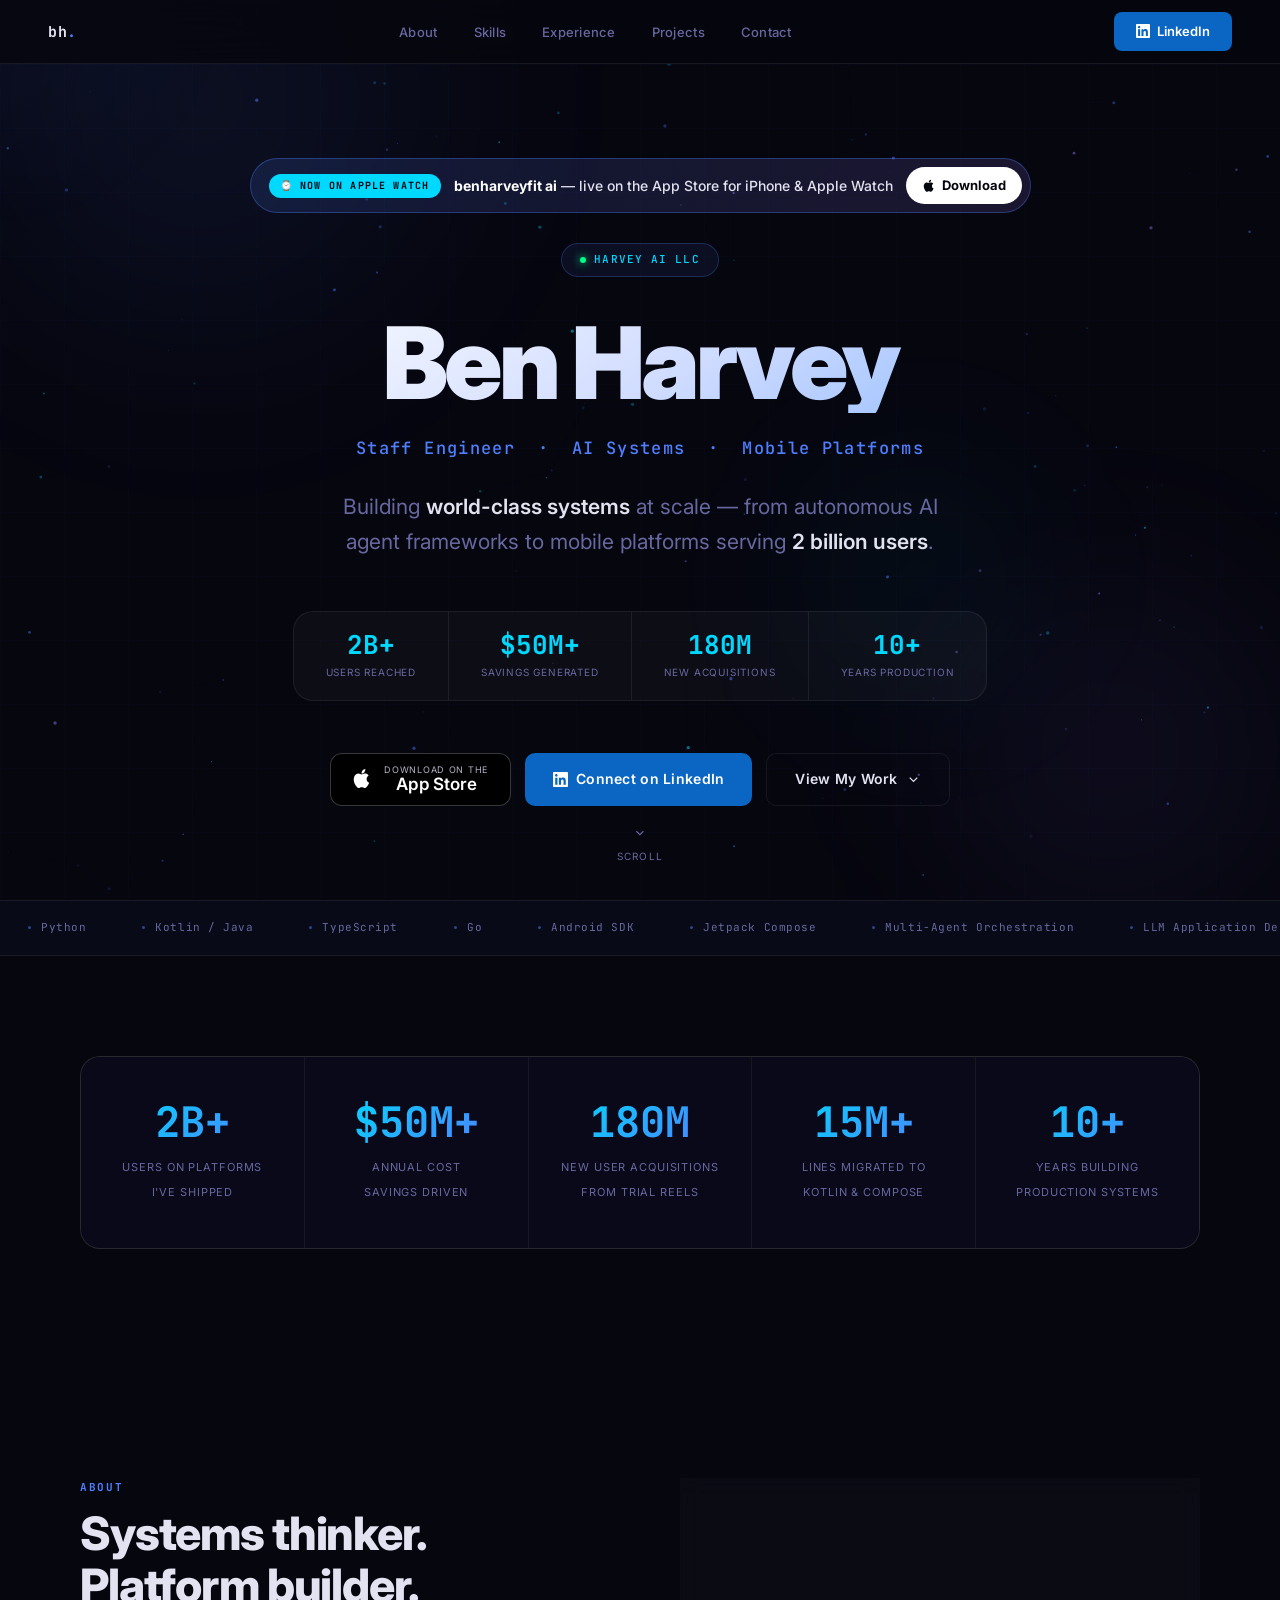
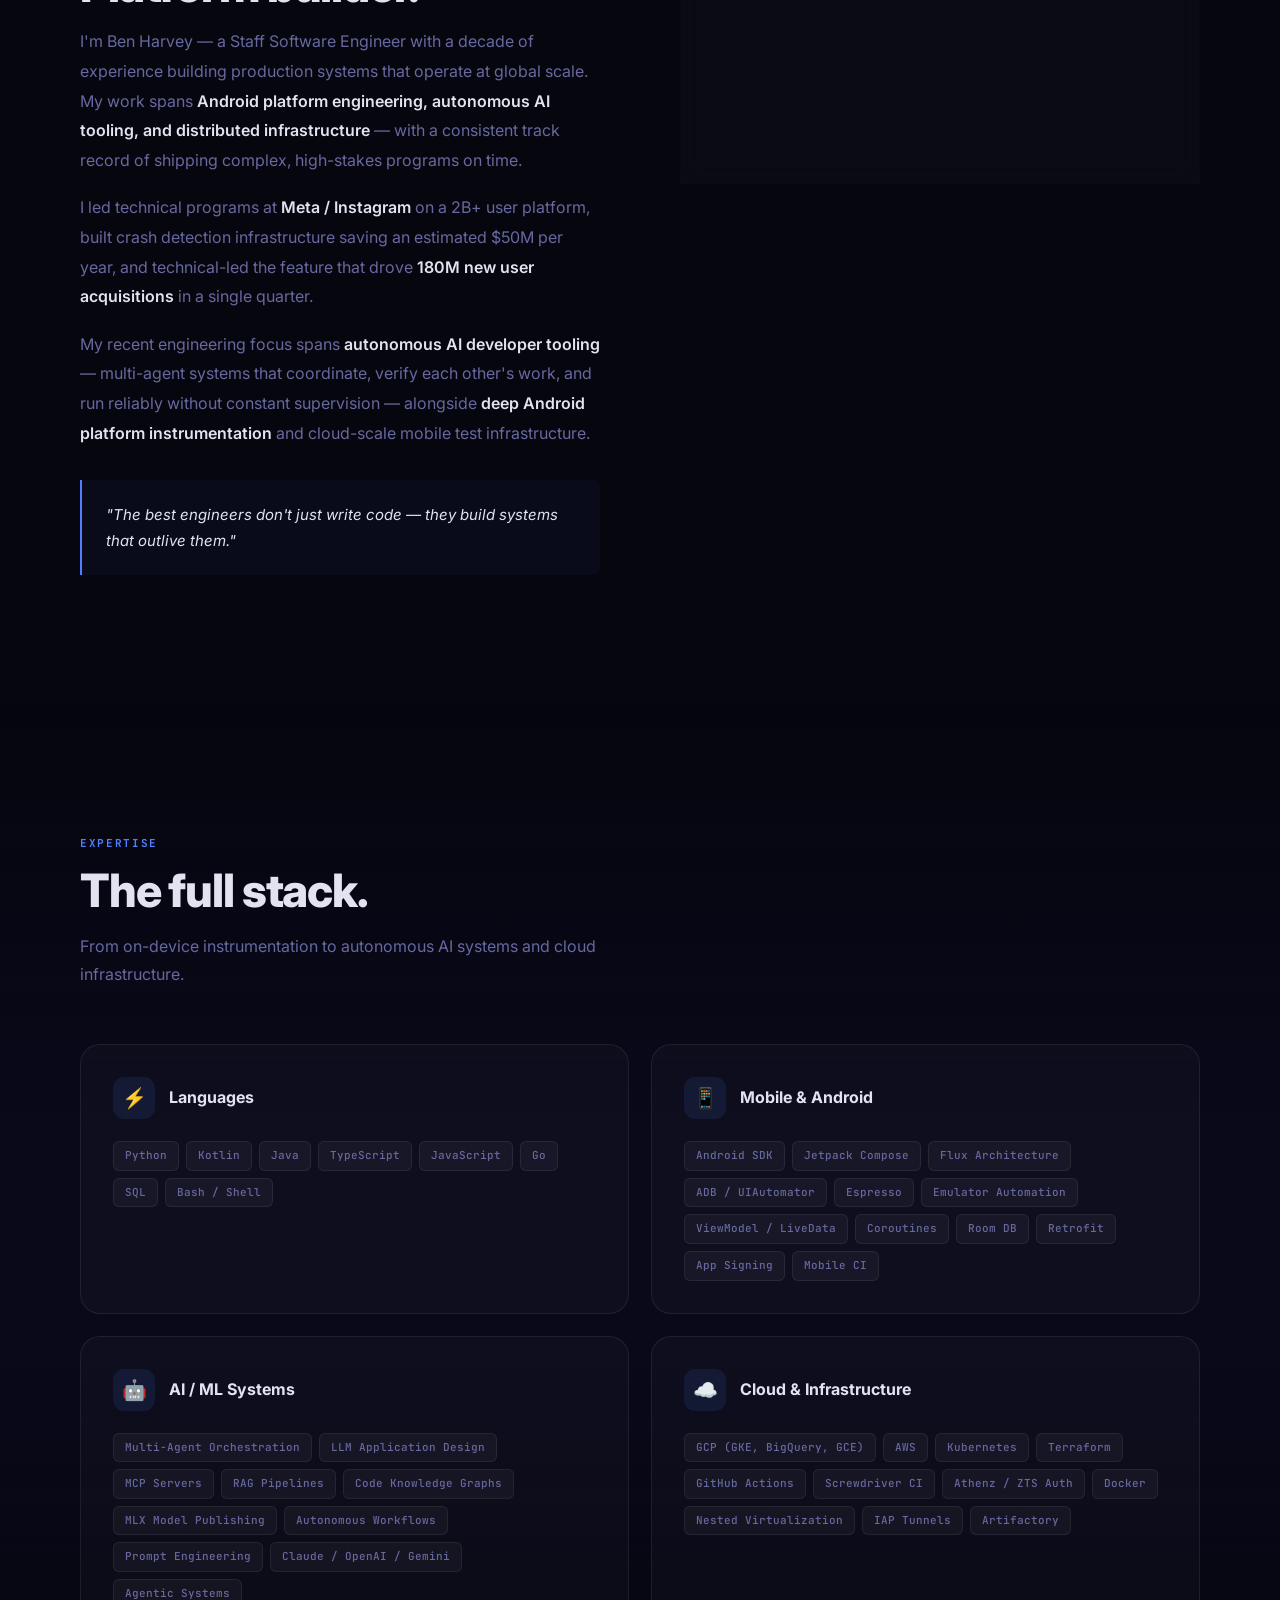
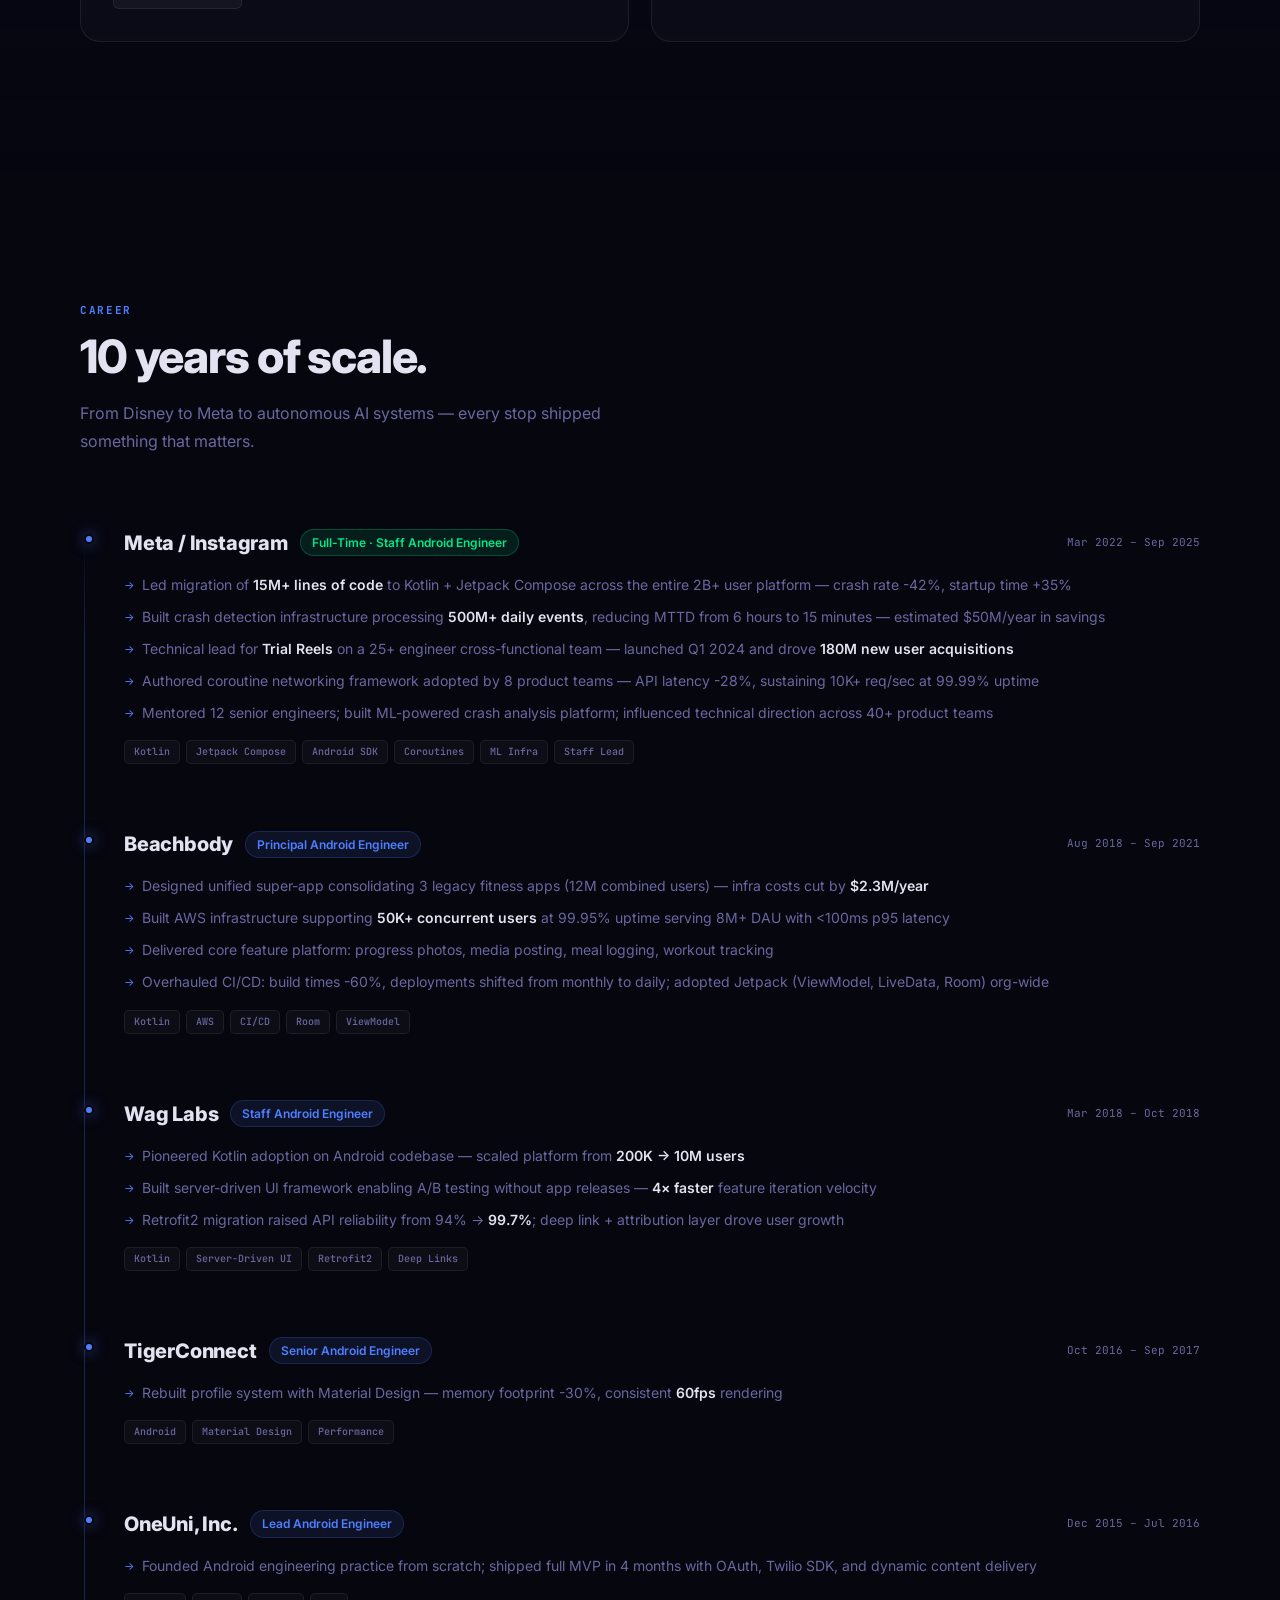
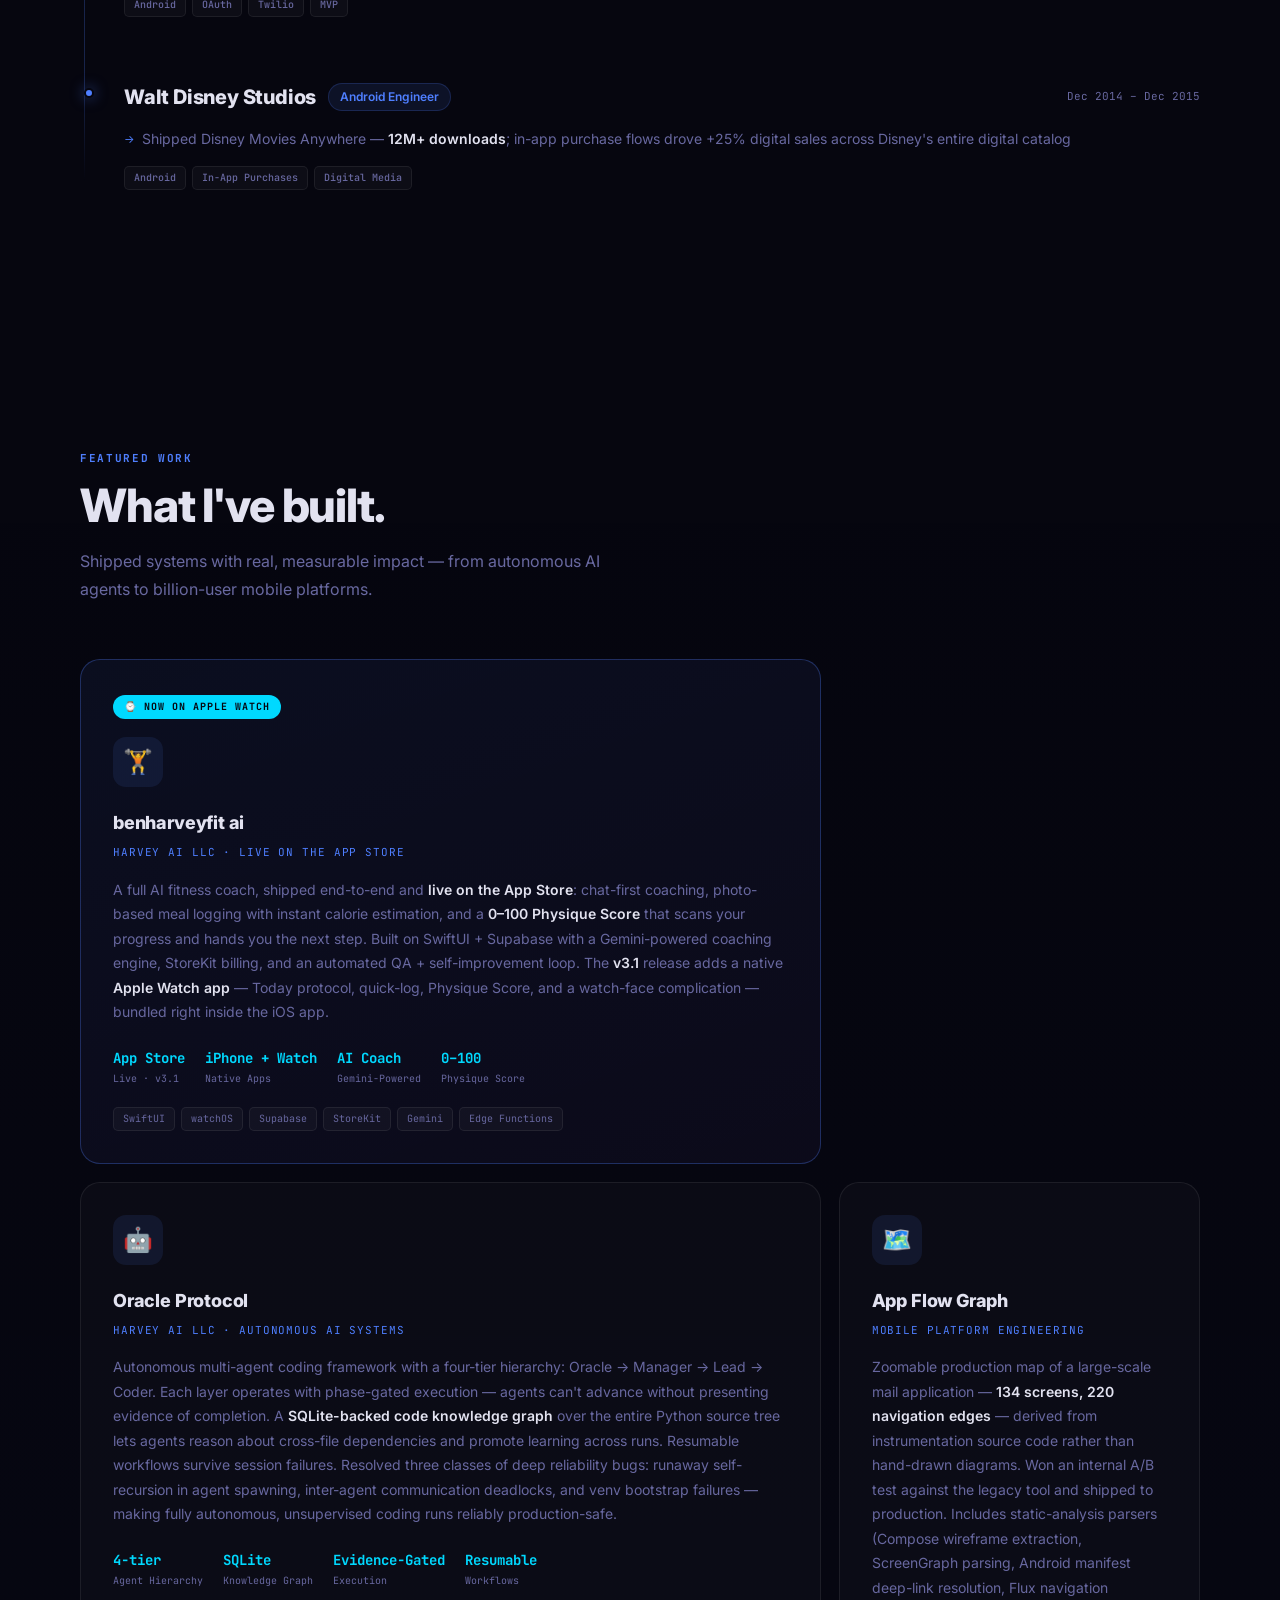
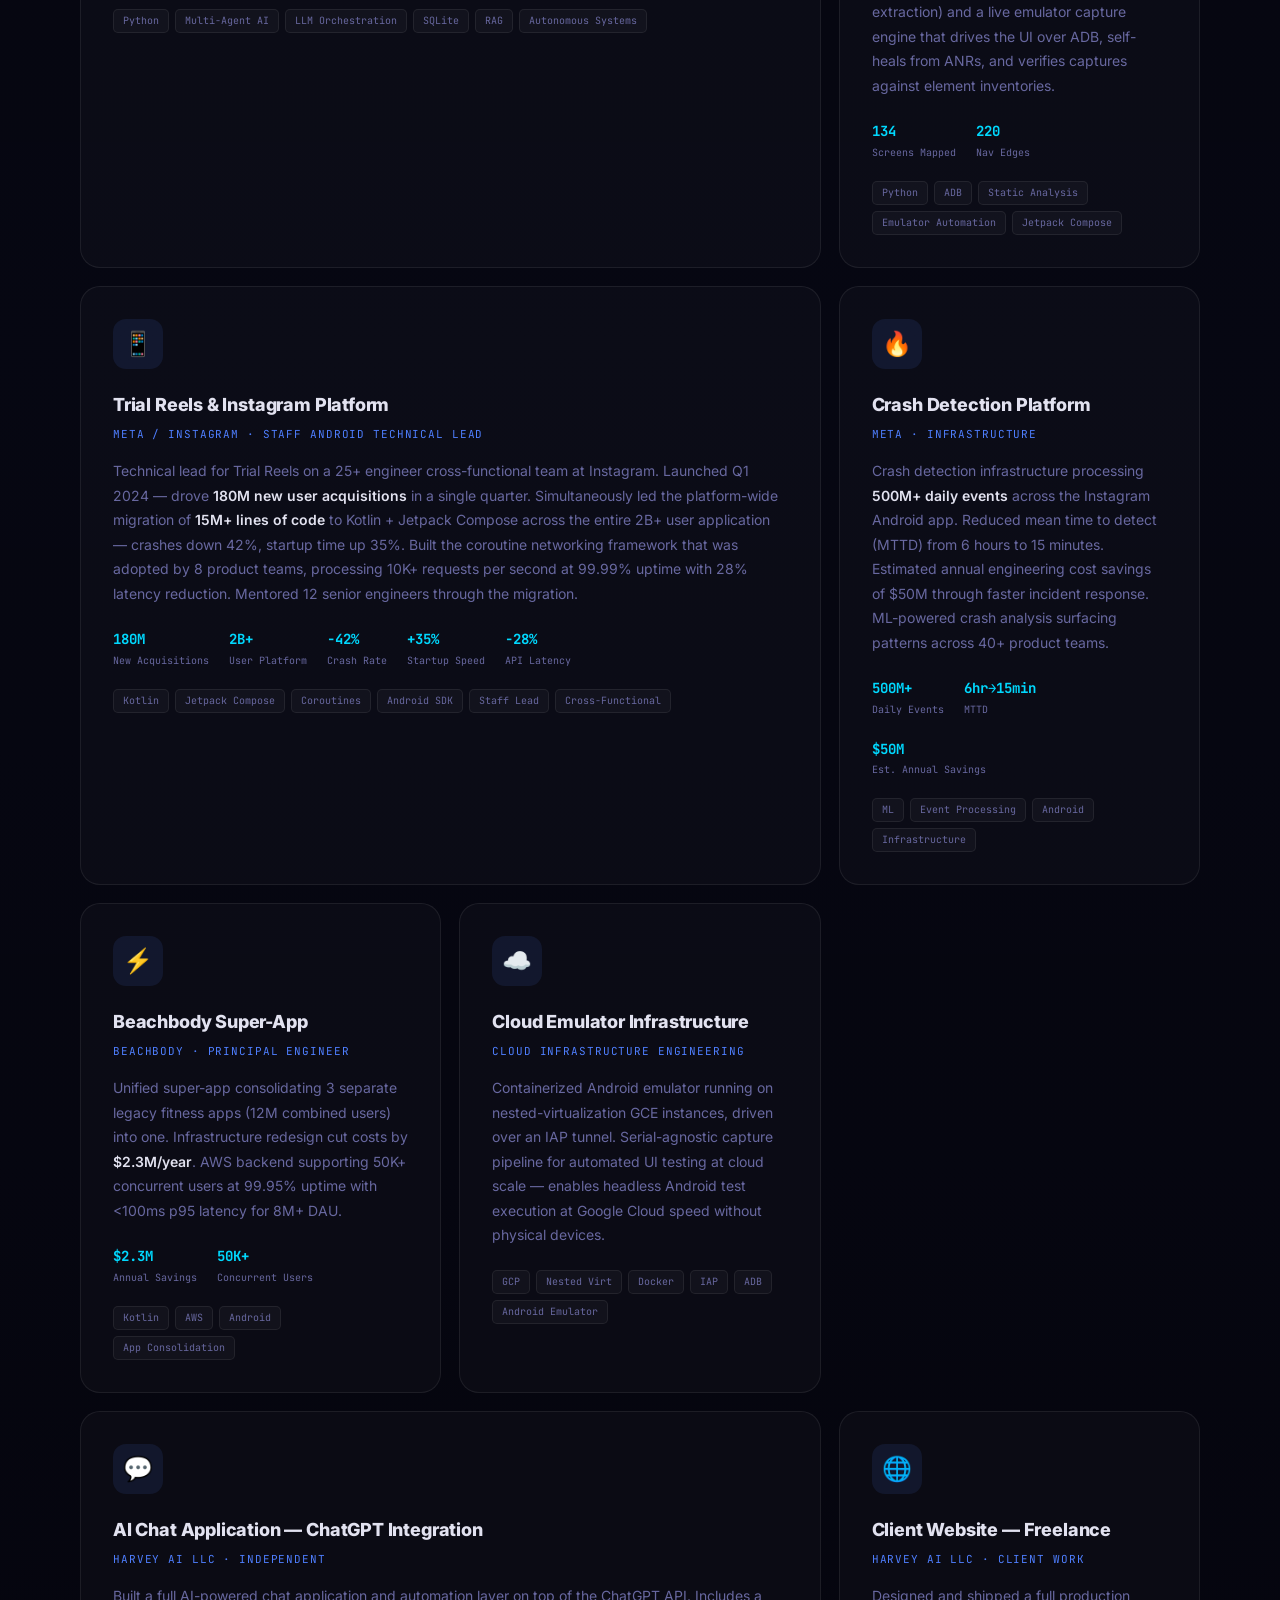
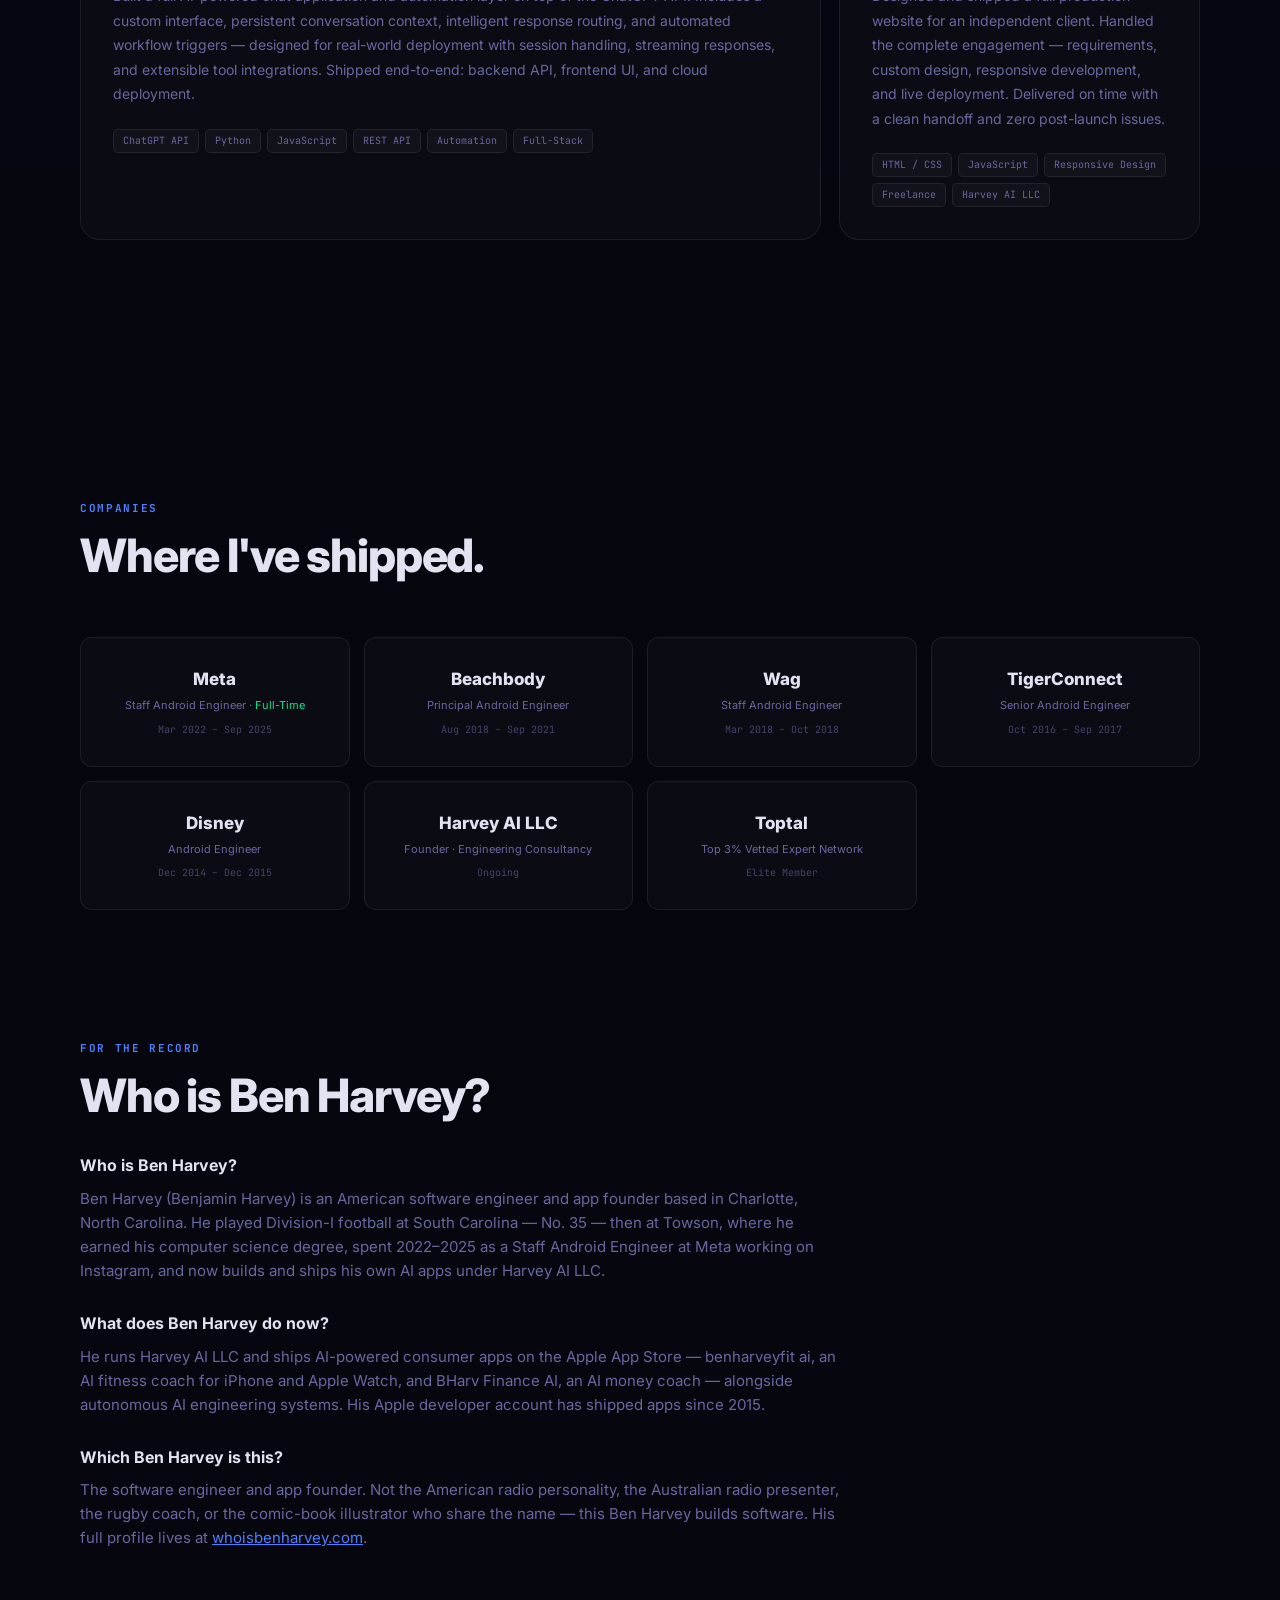
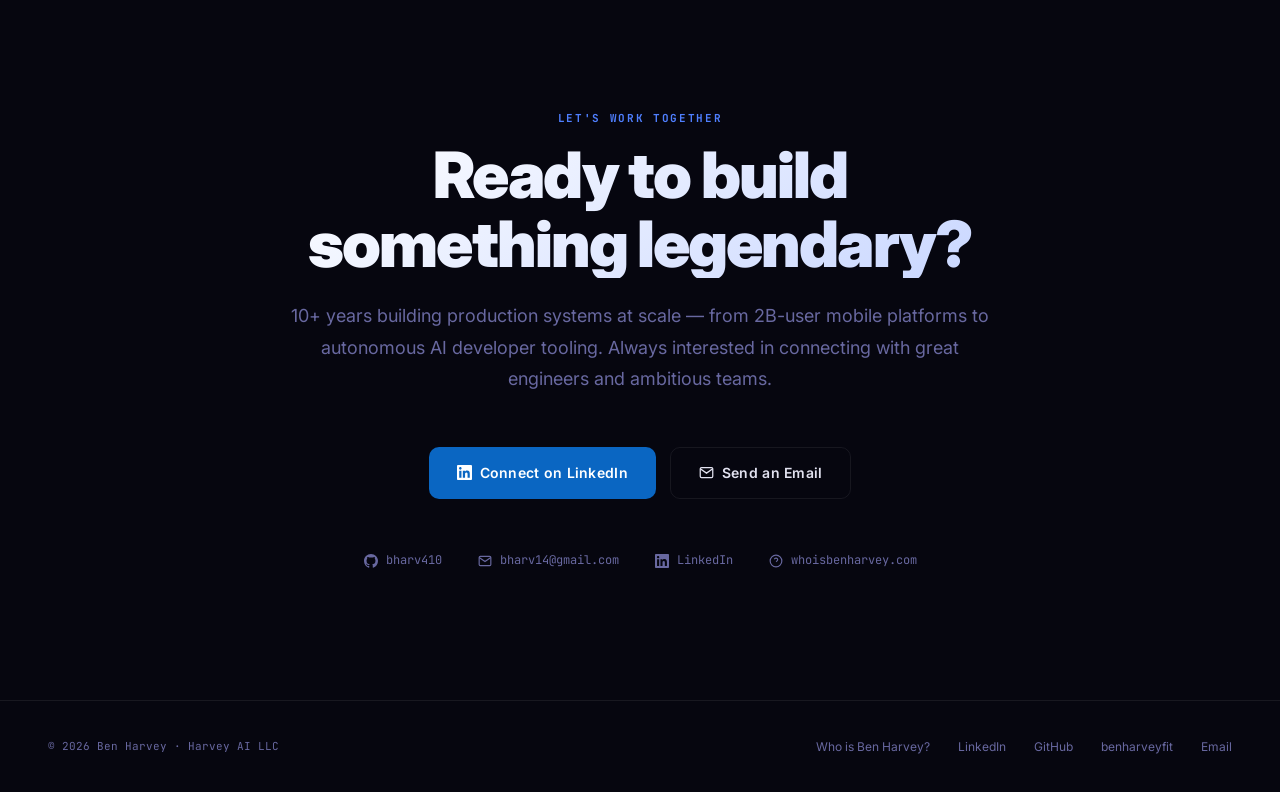
==== index.html @ 170de8e6 "SEO: exact-match 'Ben Harvey' title/H1/copy, FAQ+FAQPage schema, og-card, llms.txt, /now page, Index" ====
<!DOCTYPE html>
<html lang="en">
<head>
  <meta name="google-site-verification" content="k7NcCXahUIgfXsaROUYcb1HzZJHiBhJk4wInGHCRyTU"/>
  <meta charset="UTF-8">
  <meta name="viewport" content="width=device-width, initial-scale=1.0">
  <title>Ben Harvey — Staff Engineer · AI Systems · Founder, Harvey AI LLC</title>
  <meta name="description" content="Ben Harvey is a staff software engineer and app founder in Charlotte, NC — ex-Meta (Instagram), D1 football at South Carolina and Towson, now shipping AI apps on the App Store under Harvey AI LLC.">
  <meta name="author" content="Ben Harvey">
  <meta property="og:title" content="Ben Harvey — Staff Engineer · AI Systems">
  <meta property="og:description" content="Ben Harvey (Benjamin Harvey) — staff software engineer and founder of Harvey AI LLC. Ex-Meta, 2B+ users reached, AI apps live on the App Store.">
  <meta property="og:url" content="https://benharveyai.com/">
  <meta property="og:type" content="profile">
  <meta property="og:site_name" content="Ben Harvey — benharveyai.com">
  <meta property="og:image" content="https://benharveyai.com/og-card.png">
  <meta property="og:image:width" content="1200">
  <meta property="og:image:height" content="630">
  <meta name="twitter:card" content="summary_large_image">
  <meta name="twitter:title" content="Ben Harvey — Staff Engineer · AI Systems">
  <meta name="twitter:description" content="Ben Harvey — staff software engineer and founder of Harvey AI LLC. Ex-Meta, AI apps live on the App Store.">
  <meta name="twitter:image" content="https://benharveyai.com/og-card.png">
  <link rel="canonical" href="https://benharveyai.com/">
  <link rel="preconnect" href="https://fonts.googleapis.com">
  <link rel="preconnect" href="https://fonts.gstatic.com" crossorigin>
  <link href="https://fonts.googleapis.com/css2?family=Inter:wght@300;400;500;600;700;800;900&family=JetBrains+Mono:wght@400;500;700&display=swap" rel="stylesheet">
  <style>
    *, *::before, *::after { box-sizing: border-box; margin: 0; padding: 0; }

    :root {
      --bg: #06060f;
      --bg2: #09091a;
      --bg-card: rgba(255,255,255,0.025);
      --bg-card-h: rgba(79,127,255,0.05);
      --border: rgba(255,255,255,0.07);
      --border-h: rgba(79,127,255,0.4);
      --accent: #4F7FFF;
      --accent-dim: rgba(79,127,255,0.12);
      --cyan: #00D9FF;
      --purple: #9B7AFF;
      --text: #E2E2F0;
      --muted: #6868A0;
      --font: 'Inter', -apple-system, sans-serif;
      --mono: 'JetBrains Mono', monospace;
      --r: 12px;
      --r-lg: 20px;
      --ease: cubic-bezier(0.4, 0, 0.2, 1);
    }

    html { scroll-behavior: smooth; }

    body {
      font-family: var(--font);
      background: var(--bg);
      color: var(--text);
      line-height: 1.6;
      overflow-x: hidden;
    }

    ::selection { background: rgba(79,127,255,0.3); color: #fff; }

    /* SCROLL PROGRESS */
    #progress {
      position: fixed; top: 0; left: 0; height: 2px; width: 0%;
      background: linear-gradient(90deg, var(--accent), var(--cyan));
      z-index: 9999; pointer-events: none;
    }

    /* CURSOR GLOW */
    #cursor {
      position: fixed; width: 500px; height: 500px; border-radius: 50%;
      background: radial-gradient(circle, rgba(79,127,255,0.05) 0%, transparent 65%);
      pointer-events: none; transform: translate(-50%,-50%); z-index: 0;
      transition: opacity .4s;
    }

    /* NAV */
    nav {
      position: fixed; top: 0; left: 0; right: 0; z-index: 100;
      display: flex; align-items: center; justify-content: space-between;
      padding: 0 48px; height: 64px;
      background: rgba(6,6,15,0.85);
      backdrop-filter: blur(24px); -webkit-backdrop-filter: blur(24px);
      border-bottom: 1px solid var(--border);
    }

    .n-logo {
      font-family: var(--mono); font-size: 15px; font-weight: 700;
      color: var(--text); text-decoration: none; letter-spacing: 0.04em;
    }
    .n-logo em { color: var(--accent); font-style: normal; }

    .n-links { display: flex; gap: 36px; list-style: none; }
    .n-links a {
      font-size: 13px; font-weight: 500; color: var(--muted);
      text-decoration: none; letter-spacing: 0.02em;
      transition: color .25s var(--ease); position: relative;
    }
    .n-links a::after {
      content: ''; position: absolute; bottom: -4px; left: 0;
      width: 0; height: 1px; background: var(--accent); transition: width .3s var(--ease);
    }
    .n-links a:hover, .n-links a.active { color: var(--text); }
    .n-links a:hover::after, .n-links a.active::after { width: 100%; }

    .n-cta {
      font-size: 13px; font-weight: 600; color: #fff;
      background: var(--accent); border: none; padding: 9px 22px;
      border-radius: 8px; cursor: pointer; text-decoration: none;
      transition: background .25s, transform .25s, box-shadow .25s;
    }
    .n-cta:hover { background: #6B93FF; transform: translateY(-1px); box-shadow: 0 6px 20px rgba(79,127,255,0.35); }

    /* HERO */
    #hero {
      position: relative; min-height: 100vh;
      display: flex; align-items: center; justify-content: center;
      text-align: center; overflow: hidden; padding-top: 64px;
    }

    #hero-canvas {
      position: absolute; inset: 0; width: 100%; height: 100%;
    }

    .h-grid {
      position: absolute; inset: 0;
      background-image:
        linear-gradient(rgba(79,127,255,0.022) 1px, transparent 1px),
        linear-gradient(90deg, rgba(79,127,255,0.022) 1px, transparent 1px);
      background-size: 64px 64px;
    }

    .orb {
      position: absolute; border-radius: 50%; pointer-events: none; filter: blur(70px);
    }
    .orb-1 { width: 700px; height: 700px; background: radial-gradient(circle, rgba(79,127,255,0.1) 0%, transparent 70%); top: -250px; left: -150px; }
    .orb-2 { width: 500px; height: 500px; background: radial-gradient(circle, rgba(155,122,255,0.08) 0%, transparent 70%); bottom: -100px; right: -80px; }
    .orb-3 { width: 350px; height: 350px; background: radial-gradient(circle, rgba(0,217,255,0.06) 0%, transparent 70%); top: 45%; left: 58%; }

    .h-content { position: relative; z-index: 2; max-width: 920px; padding: 0 24px; }

    .h-badge {
      display: inline-flex; align-items: center; gap: 8px;
      background: rgba(79,127,255,0.08); border: 1px solid rgba(79,127,255,0.25);
      border-radius: 100px; padding: 7px 18px;
      font-family: var(--mono); font-size: 11px; font-weight: 500;
      color: var(--cyan); letter-spacing: 0.1em; text-transform: uppercase;
      margin-bottom: 36px;
    }
    .h-badge::before {
      content: ''; width: 6px; height: 6px; border-radius: 50%;
      background: #00FF88; box-shadow: 0 0 8px #00FF88;
      animation: blink 2.2s ease-in-out infinite;
    }
    @keyframes blink { 0%,100%{opacity:1} 50%{opacity:0.35} }

    /* LAUNCH BANNER */
    .launch-banner {
      display: inline-flex; align-items: center; gap: 13px; flex-wrap: wrap;
      justify-content: center;
      background: linear-gradient(120deg, rgba(79,127,255,0.14), rgba(155,122,255,0.14));
      border: 1px solid rgba(79,127,255,0.35);
      border-radius: 100px; padding: 8px 8px 8px 18px;
      margin-bottom: 30px; text-decoration: none;
      animation: lb-pulse 2.8s ease-in-out infinite;
      transition: transform .25s, border-color .25s;
    }
    .launch-banner:hover { transform: translateY(-2px); border-color: rgba(79,127,255,0.7); }
    @keyframes lb-pulse {
      0%,100% { box-shadow: 0 0 0 0 rgba(79,127,255,0); }
      50% { box-shadow: 0 0 26px 0 rgba(79,127,255,0.22); }
    }
    .lb-pill {
      font-family: var(--mono); font-size: 10px; font-weight: 700;
      letter-spacing: 0.12em; text-transform: uppercase; color: #06060f;
      background: var(--cyan); border-radius: 100px; padding: 4px 11px;
    }
    .lb-text { font-size: 14px; color: var(--text); font-weight: 500; }
    .lb-text strong { color: #fff; font-weight: 700; }
    .lb-go {
      display: inline-flex; align-items: center; gap: 6px;
      background: #fff; color: #06060f; font-size: 13px; font-weight: 700;
      padding: 8px 16px; border-radius: 100px; white-space: nowrap;
    }
    @media (max-width: 560px) { .lb-text { display: none; } }

    /* APP STORE BADGE BUTTON */
    .btn-app {
      display: inline-flex; align-items: center; gap: 11px;
      background: #000; color: #fff; border: 1px solid rgba(255,255,255,0.22);
      padding: 10px 22px 10px 20px; border-radius: 12px; text-decoration: none;
      transition: transform .25s, border-color .25s, box-shadow .25s;
    }
    .btn-app:hover { transform: translateY(-2px); border-color: rgba(255,255,255,0.5); box-shadow: 0 10px 32px rgba(0,0,0,0.5); }
    .btn-app small { display:block; font-size: 9px; letter-spacing: 0.08em; text-transform: uppercase; color: #b5b5c8; line-height: 1; }
    .btn-app b { display:block; font-size: 17px; font-weight: 600; line-height: 1.18; letter-spacing: -0.01em; }

    .h-name {
      font-size: clamp(54px, 8.5vw, 100px); font-weight: 900;
      letter-spacing: -0.035em; line-height: 1; margin-bottom: 22px;
      background: linear-gradient(145deg, #ffffff 0%, #d0dcff 55%, #8ebaff 100%);
      -webkit-background-clip: text; -webkit-text-fill-color: transparent; background-clip: text;
    }

    .h-title {
      font-family: var(--mono); font-size: clamp(13px, 1.8vw, 17px);
      color: var(--accent); letter-spacing: 0.08em; margin-bottom: 28px; font-weight: 500;
    }

    .h-tagline {
      font-size: clamp(16px, 2.2vw, 21px); color: var(--muted);
      max-width: 620px; margin: 0 auto 52px; line-height: 1.65; font-weight: 400;
    }
    .h-tagline strong { color: var(--text); font-weight: 600; }

    .h-metrics {
      display: flex; justify-content: center; align-items: center;
      gap: 0; margin-bottom: 52px;
      background: rgba(255,255,255,0.03); border: 1px solid var(--border);
      border-radius: var(--r-lg); overflow: hidden; width: fit-content; margin-left: auto; margin-right: auto;
    }
    .h-metric {
      padding: 20px 32px; text-align: center;
      border-right: 1px solid var(--border);
    }
    .h-metric:last-child { border-right: none; }
    .h-metric-val {
      font-family: var(--mono); font-size: 26px; font-weight: 700;
      color: var(--cyan); display: block; line-height: 1;
    }
    .h-metric-label {
      font-size: 10px; color: var(--muted); letter-spacing: 0.08em;
      text-transform: uppercase; margin-top: 6px; display: block;
    }

    .h-ctas { display: flex; gap: 14px; justify-content: center; flex-wrap: wrap; }

    .btn-p {
      display: inline-flex; align-items: center; gap: 8px;
      background: var(--accent); color: #fff; font-size: 14px; font-weight: 600;
      padding: 14px 28px; border-radius: 10px; text-decoration: none;
      border: none; cursor: pointer; letter-spacing: 0.02em;
      transition: background .25s, transform .25s, box-shadow .25s;
    }
    .btn-p:hover { background: #6B93FF; transform: translateY(-2px); box-shadow: 0 10px 32px rgba(79,127,255,0.4); }

    .btn-s {
      display: inline-flex; align-items: center; gap: 8px;
      background: transparent; color: var(--text); font-size: 14px; font-weight: 600;
      padding: 14px 28px; border-radius: 10px; text-decoration: none;
      border: 1px solid var(--border); cursor: pointer; letter-spacing: 0.02em;
      transition: border-color .25s, background .25s, transform .25s;
    }
    .btn-s:hover { border-color: var(--border-h); background: var(--accent-dim); transform: translateY(-2px); }

    .h-scroll {
      position: absolute; bottom: 36px; left: 50%; transform: translateX(-50%);
      display: flex; flex-direction: column; align-items: center; gap: 8px;
      color: var(--muted); font-size: 10px; letter-spacing: 0.12em;
      text-transform: uppercase; animation: bobble 2.5s ease-in-out infinite;
    }
    @keyframes bobble { 0%,100%{transform:translateX(-50%) translateY(0)} 50%{transform:translateX(-50%) translateY(7px)} }

    /* TICKER */
    #ticker {
      padding: 18px 0; overflow: hidden;
      background: rgba(79,127,255,0.03);
      border-top: 1px solid var(--border); border-bottom: 1px solid var(--border);
    }
    .t-track {
      display: flex; animation: tick 45s linear infinite; width: max-content;
    }
    .t-item {
      display: inline-flex; align-items: center; gap: 10px;
      padding: 0 28px; font-family: var(--mono); font-size: 11px;
      color: var(--muted); white-space: nowrap; letter-spacing: 0.05em;
    }
    .t-dot { width: 3px; height: 3px; border-radius: 50%; background: var(--accent); opacity: 0.5; flex-shrink: 0; }
    @keyframes tick { from{transform:translateX(0)} to{transform:translateX(-50%)} }

    /* STATS */
    #stats { padding: 100px 0; }
    .s-inner { max-width: 1200px; margin: 0 auto; padding: 0 40px; }

    .stats-grid {
      display: grid; grid-template-columns: repeat(5, 1fr);
      background: var(--border); border: 1px solid var(--border);
      border-radius: var(--r-lg); overflow: hidden; gap: 1px;
    }
    .stat {
      background: var(--bg2); padding: 44px 28px; text-align: center;
      transition: background .3s;
    }
    .stat:hover { background: rgba(79,127,255,0.06); }
    .stat-val {
      font-family: var(--mono); font-size: 42px; font-weight: 700; line-height: 1;
      background: linear-gradient(135deg, var(--cyan), var(--accent));
      -webkit-background-clip: text; -webkit-text-fill-color: transparent; background-clip: text;
      margin-bottom: 10px; display: block;
    }
    .stat-lbl { font-size: 11px; color: var(--muted); letter-spacing: 0.08em; text-transform: uppercase; line-height: 1.5; }

    /* SECTION COMMONS */
    .sec { position: relative; }
    .inner { max-width: 1200px; margin: 0 auto; padding: 0 40px; }
    .s-label {
      font-family: var(--mono); font-size: 11px; font-weight: 700;
      color: var(--accent); letter-spacing: 0.15em; text-transform: uppercase; margin-bottom: 12px;
    }
    .s-title {
      font-size: clamp(28px, 4vw, 46px); font-weight: 800;
      letter-spacing: -0.025em; line-height: 1.12; margin-bottom: 16px;
    }
    .s-desc { font-size: 16px; color: var(--muted); max-width: 540px; line-height: 1.75; }

    /* ABOUT */
    #about { padding: 130px 0; }
    .about-grid { display: grid; grid-template-columns: 1fr 1fr; gap: 80px; align-items: start; }
    .about-text p { color: var(--muted); font-size: 16px; line-height: 1.85; margin-bottom: 18px; }
    .about-text p strong { color: var(--text); font-weight: 600; }
    .about-quote {
      margin-top: 32px; padding: 22px 24px;
      border-left: 2px solid var(--accent); background: rgba(79,127,255,0.05);
      border-radius: 0 8px 8px 0; font-size: 15px; color: var(--text);
      font-style: italic; line-height: 1.7;
    }
    .about-card {
      background: var(--bg-card); border: 1px solid var(--border);
      border-radius: var(--r-lg); padding: 32px; backdrop-filter: blur(12px);
      position: sticky; top: 88px;
    }
    .ac-title {
      font-family: var(--mono); font-size: 11px; color: var(--accent);
      letter-spacing: 0.12em; text-transform: uppercase; margin-bottom: 22px;
    }
    .ac-row {
      display: flex; align-items: flex-start; gap: 14px;
      padding: 14px 0; border-bottom: 1px solid var(--border);
    }
    .ac-row:last-child { border-bottom: none; padding-bottom: 0; }
    .ac-icon {
      width: 34px; height: 34px; border-radius: 9px;
      background: rgba(79,127,255,0.1); display: flex; align-items: center;
      justify-content: center; font-size: 15px; flex-shrink: 0;
    }
    .ac-text { font-size: 13px; color: var(--muted); line-height: 1.5; }
    .ac-text strong { color: var(--text); font-size: 14px; font-weight: 600; display: block; margin-bottom: 2px; }

    /* SKILLS */
    #skills { padding: 130px 0; background: linear-gradient(180deg, transparent 0%, var(--bg2) 40%, var(--bg2) 60%, transparent 100%); }
    .skills-header { margin-bottom: 56px; }
    .skills-grid { display: grid; grid-template-columns: repeat(2, 1fr); gap: 22px; }
    .sk-cat {
      background: var(--bg-card); border: 1px solid var(--border);
      border-radius: var(--r-lg); padding: 32px;
      transition: border-color .3s, background .3s, transform .3s, box-shadow .3s;
    }
    .sk-cat:hover {
      border-color: rgba(79,127,255,0.3); background: var(--bg-card-h);
      transform: translateY(-3px); box-shadow: 0 16px 50px rgba(0,0,0,0.35), 0 0 30px rgba(79,127,255,0.08);
    }
    .sk-head { display: flex; align-items: center; gap: 14px; margin-bottom: 22px; }
    .sk-icon {
      width: 42px; height: 42px; border-radius: 11px;
      background: rgba(79,127,255,0.1); display: flex; align-items: center;
      justify-content: center; font-size: 20px;
    }
    .sk-name { font-size: 16px; font-weight: 700; color: var(--text); }
    .sk-tags { display: flex; flex-wrap: wrap; gap: 7px; }
    .sk-tag {
      font-family: var(--mono); font-size: 11px; font-weight: 500;
      padding: 5px 11px; border-radius: 6px;
      background: rgba(255,255,255,0.04); border: 1px solid var(--border);
      color: var(--muted); cursor: default;
      transition: border-color .2s, color .2s, background .2s;
    }
    .sk-tag:hover { border-color: var(--accent); color: var(--accent); background: rgba(79,127,255,0.08); }

    /* TIMELINE */
    #experience { padding: 130px 0; }
    .tl-header { margin-bottom: 72px; }
    .tl {
      position: relative; padding-left: 44px;
    }
    .tl::before {
      content: ''; position: absolute; left: 4px; top: 8px; bottom: 8px; width: 1px;
      background: linear-gradient(to bottom, transparent, var(--accent) 8%, var(--accent) 92%, transparent);
      opacity: 0.25;
    }
    .tl-entry {
      position: relative; padding-bottom: 64px;
    }
    .tl-entry:last-child { padding-bottom: 0; }
    .tl-dot {
      position: absolute; left: -40px; top: 7px;
      width: 10px; height: 10px; border-radius: 50%;
      background: var(--accent); border: 2px solid var(--bg);
      box-shadow: 0 0 14px rgba(79,127,255,0.55);
    }
    .tl-meta {
      display: flex; align-items: center; gap: 12px; margin-bottom: 14px; flex-wrap: wrap;
    }
    .tl-co { font-size: 20px; font-weight: 800; color: var(--text); letter-spacing: -0.01em; }
    .tl-role {
      font-size: 12px; font-weight: 600; color: var(--accent);
      background: rgba(79,127,255,0.1); border: 1px solid rgba(79,127,255,0.2);
      padding: 3px 11px; border-radius: 100px;
    }
    .tl-role.contract {
      color: var(--cyan); background: rgba(0,217,255,0.1); border-color: rgba(0,217,255,0.25);
    }
    .tl-role.fulltime {
      color: #00E887; background: rgba(0,232,135,0.1); border-color: rgba(0,232,135,0.25);
    }
    .tl-projects { display: grid; grid-template-columns: repeat(2, 1fr); gap: 10px; margin-top: 16px; }
    .tl-project {
      background: rgba(255,255,255,0.02); border: 1px solid var(--border);
      border-radius: 10px; padding: 16px;
      transition: border-color .25s, background .25s;
    }
    .tl-project:hover { border-color: rgba(79,127,255,0.3); background: rgba(79,127,255,0.04); }
    .tl-project-name { font-size: 13px; font-weight: 700; color: var(--text); margin-bottom: 6px; }
    .tl-project-desc { font-size: 12px; color: var(--muted); line-height: 1.6; }
    .tl-date { font-family: var(--mono); font-size: 11px; color: var(--muted); margin-left: auto; }
    .tl-ul { list-style: none; margin-top: 10px; }
    .tl-ul li {
      position: relative; padding-left: 18px; margin-bottom: 9px;
      font-size: 14px; color: var(--muted); line-height: 1.65;
    }
    .tl-ul li::before { content: '→'; position: absolute; left: 0; color: var(--accent); font-size: 11px; top: 3px; }
    .tl-ul li strong { color: var(--text); font-weight: 600; }
    .tl-chips { display: flex; flex-wrap: wrap; gap: 6px; margin-top: 16px; }
    .tl-chip {
      font-family: var(--mono); font-size: 10px; font-weight: 500;
      padding: 3px 9px; border-radius: 5px;
      background: rgba(255,255,255,0.03); border: 1px solid var(--border); color: var(--muted);
    }

    /* PROJECTS */
    #projects { padding: 130px 0; background: linear-gradient(180deg, transparent, rgba(79,127,255,0.015), transparent); }
    .proj-header { margin-bottom: 56px; }
    .proj-grid { display: grid; grid-template-columns: repeat(3, 1fr); gap: 18px; }

    .proj-card {
      background: var(--bg-card); border: 1px solid var(--border);
      border-radius: var(--r-lg); padding: 32px; cursor: default;
      transition: border-color .3s, background .3s, box-shadow .3s, transform .3s;
    }
    .proj-card:hover {
      border-color: rgba(79,127,255,0.35); background: rgba(79,127,255,0.04);
      box-shadow: 0 20px 60px rgba(0,0,0,0.45), 0 0 40px rgba(79,127,255,0.09);
    }
    .proj-card.wide { grid-column: span 2; }

    .proj-icon {
      width: 50px; height: 50px; border-radius: 13px;
      background: rgba(79,127,255,0.1); display: flex; align-items: center;
      justify-content: center; font-size: 24px; margin-bottom: 22px;
    }
    .proj-title { font-size: 18px; font-weight: 800; color: var(--text); letter-spacing: -0.01em; margin-bottom: 6px; }
    .proj-co { font-family: var(--mono); font-size: 11px; color: var(--accent); letter-spacing: 0.08em; text-transform: uppercase; margin-bottom: 16px; }
    .proj-desc { font-size: 14px; color: var(--muted); line-height: 1.75; margin-bottom: 22px; }
    .proj-desc strong { color: var(--text); font-weight: 600; }
    .proj-nums { display: flex; gap: 20px; flex-wrap: wrap; margin-bottom: 20px; }
    .proj-num { font-family: var(--mono); font-size: 14px; font-weight: 700; color: var(--cyan); }
    .proj-num span { color: var(--muted); font-size: 10px; font-weight: 400; display: block; margin-top: 2px; }
    .proj-chips { display: flex; flex-wrap: wrap; gap: 6px; }
    .proj-chip {
      font-family: var(--mono); font-size: 10px; padding: 3px 9px;
      border-radius: 5px; background: rgba(255,255,255,0.03);
      border: 1px solid var(--border); color: var(--muted);
    }
    .proj-badge {
      display: inline-flex; align-items: center; gap: 5px;
      font-family: var(--mono); font-size: 10px; font-weight: 700;
      letter-spacing: 0.1em; text-transform: uppercase; color: #06060f;
      background: var(--cyan); border-radius: 100px; padding: 4px 11px;
      margin-bottom: 18px;
    }
    .proj-card.featured {
      border-color: rgba(79,127,255,0.3);
      background: linear-gradient(160deg, rgba(79,127,255,0.07), rgba(155,122,255,0.045));
    }
    .proj-card.featured:hover { border-color: rgba(79,127,255,0.55); }

    /* COMPANIES */
    #companies { padding: 130px 0; }
    .co-grid { display: grid; grid-template-columns: repeat(4, 1fr); gap: 14px; margin-top: 56px; }
    .co-card {
      background: var(--bg-card); border: 1px solid var(--border);
      border-radius: var(--r); padding: 28px 22px; text-align: center;
      transition: border-color .3s, background .3s, transform .3s, box-shadow .3s;
    }
    .co-card:hover {
      border-color: rgba(79,127,255,0.3); background: var(--bg-card-h);
      transform: translateY(-4px); box-shadow: 0 14px 44px rgba(0,0,0,0.35);
    }
    .co-name { font-size: 17px; font-weight: 800; color: var(--text); margin-bottom: 5px; }
    .co-role { font-size: 11px; color: var(--muted); margin-bottom: 8px; line-height: 1.4; }
    .co-date { font-family: var(--mono); font-size: 10px; color: var(--muted); opacity: 0.6; }

    /* CONTACT */
    #contact { padding: 160px 0 130px; }
    .contact-wrap { text-align: center; max-width: 720px; margin: 0 auto; }
    .contact-title {
      font-size: clamp(38px, 5.5vw, 64px); font-weight: 900;
      letter-spacing: -0.03em; line-height: 1.08; margin-bottom: 22px;
      background: linear-gradient(145deg, #ffffff 0%, #c8d6ff 100%);
      -webkit-background-clip: text; -webkit-text-fill-color: transparent; background-clip: text;
    }
    .contact-desc { font-size: 18px; color: var(--muted); margin-bottom: 52px; line-height: 1.75; }
    .contact-btns { display: flex; gap: 14px; justify-content: center; flex-wrap: wrap; margin-bottom: 52px; }
    .contact-meta { display: flex; align-items: center; gap: 36px; justify-content: center; flex-wrap: wrap; }
    .contact-link {
      display: flex; align-items: center; gap: 8px;
      font-family: var(--mono); font-size: 12px; color: var(--muted);
      text-decoration: none; transition: color .25s;
    }
    .contact-link:hover { color: var(--text); }

    /* FOOTER */
    footer {
      padding: 36px 48px; border-top: 1px solid var(--border);
      display: flex; align-items: center; justify-content: space-between;
    }
    .f-copy { font-family: var(--mono); font-size: 11px; color: var(--muted); }
    .f-links { display: flex; gap: 28px; }
    .f-links a { font-size: 12px; color: var(--muted); text-decoration: none; transition: color .2s; }
    .f-links a:hover { color: var(--text); }

    /* REVEAL SYSTEM */
    .reveal {
      opacity: 0; transform: translateY(28px);
      transition: opacity .65s var(--ease), transform .65s var(--ease);
    }
    .reveal.on { opacity: 1; transform: translateY(0); }
    .d1 { transition-delay: .1s; }
    .d2 { transition-delay: .2s; }
    .d3 { transition-delay: .3s; }
    .d4 { transition-delay: .4s; }

    /* SCROLL MARGIN FOR FIXED NAV */
    section[id] { scroll-margin-top: 80px; }

    /* RESPONSIVE */
    @media (max-width: 1024px) {
      .stats-grid { grid-template-columns: repeat(3, 1fr); }
      .proj-grid { grid-template-columns: repeat(2, 1fr); }
      .proj-card.wide { grid-column: span 2; }
      .co-grid { grid-template-columns: repeat(3, 1fr); }
    }
    @media (max-width: 768px) {
      nav { padding: 0 20px; }
      .n-links { display: none; }
      .inner { padding: 0 20px; }
      .s-inner { padding: 0 20px; }
      .about-grid { grid-template-columns: 1fr; gap: 40px; }
      .about-card { position: static; }
      .skills-grid { grid-template-columns: 1fr; }
      .proj-grid { grid-template-columns: 1fr; }
      .proj-card.wide { grid-column: span 1; }
      .stats-grid { grid-template-columns: repeat(2, 1fr); }
      .co-grid { grid-template-columns: repeat(2, 1fr); }
      .h-metrics { flex-direction: column; }
      .h-metric { border-right: none; border-bottom: 1px solid var(--border); width: 100%; }
      .h-metric:last-child { border-bottom: none; }
      footer { flex-direction: column; gap: 16px; text-align: center; padding: 32px 20px; }
    }
  </style>

  <link rel="me" href="https://whoisbenharvey.com/">
  <script type="application/ld+json">
  {
    "@context": "https://schema.org",
    "@graph": [
      {
        "@type": "WebSite",
        "@id": "https://benharveyai.com/#website",
        "url": "https://benharveyai.com/",
        "name": "Ben Harvey — benharveyai.com",
        "publisher": { "@id": "https://whoisbenharvey.com/#ben-harvey" }
      },
      {
        "@type": "ProfilePage",
        "@id": "https://benharveyai.com/#profilepage",
        "url": "https://benharveyai.com/",
        "isPartOf": { "@id": "https://benharveyai.com/#website" },
        "mainEntity": { "@id": "https://whoisbenharvey.com/#ben-harvey" }
      },
      {
        "@type": "Person",
        "@id": "https://whoisbenharvey.com/#ben-harvey",
        "name": "Ben Harvey",
        "alternateName": ["Benjamin Harvey"],
        "url": "https://whoisbenharvey.com/",
        "mainEntityOfPage": "https://benharveyai.com/",
        "jobTitle": "Staff Software Engineer and Independent Founder",
        "homeLocation": { "@type": "Place", "name": "Charlotte, North Carolina, United States" },
        "description": "Ben Harvey is an American software engineer and independent app founder. He played Division-I football at South Carolina (No. 35) and Towson, reached Silicon Valley through Code2040, spent 2022-2025 as a Staff Android Engineer at Meta working on Instagram, and now builds and ships his own AI apps on the Apple App Store.",
        "disambiguatingDescription": "The software engineer and app founder - not the American radio personality, the Australian radio presenter, the rugby coach, or the comic-book illustrator of the same name.",
        "worksFor": { "@type": "Organization", "name": "Harvey AI LLC", "url": "https://benharveyai.com" },
        "knowsAbout": ["Artificial intelligence", "Autonomous AI agents", "Android platform engineering", "iOS development", "Mobile infrastructure", "Developer tooling"],
        "alumniOf": [
          { "@type": "CollegeOrUniversity", "name": "University of South Carolina" },
          { "@type": "CollegeOrUniversity", "name": "Towson University" },
          { "@type": "Organization", "name": "Code2040" }
        ],
        "sameAs": [
          "https://whoisbenharvey.com/",
          "https://benharveyfit.com",
          "https://www.linkedin.com/in/benjaminharvey1",
          "https://github.com/bharv410",
          "https://apps.apple.com/us/developer/benjamin-harvey/id1030946803",
          "https://instagram.com/benharveyfit",
          "https://tiktok.com/@benharveyai"
        ]
      },
      {
        "@type": "FAQPage",
        "@id": "https://benharveyai.com/#faq",
        "mainEntity": [
          {
            "@type": "Question",
            "name": "Who is Ben Harvey?",
            "acceptedAnswer": { "@type": "Answer", "text": "Ben Harvey (Benjamin Harvey) is an American software engineer and app founder based in Charlotte, North Carolina. He played Division-I football at South Carolina (No. 35) and Towson, where he earned his computer science degree, spent 2022-2025 as a Staff Android Engineer at Meta working on Instagram, and now builds and ships his own AI apps under Harvey AI LLC." }
          },
          {
            "@type": "Question",
            "name": "What does Ben Harvey do now?",
            "acceptedAnswer": { "@type": "Answer", "text": "Ben Harvey runs Harvey AI LLC and ships AI-powered consumer apps on the Apple App Store — benharveyfit ai, an AI fitness coach for iPhone and Apple Watch, and BHarv Finance AI, an AI money coach — alongside autonomous AI engineering systems. His Apple developer account has shipped apps since 2015." }
          },
          {
            "@type": "Question",
            "name": "Which Ben Harvey is this?",
            "acceptedAnswer": { "@type": "Answer", "text": "The software engineer and app founder — not the American radio personality, the Australian radio presenter, the rugby coach, or the comic-book illustrator of the same name. His full profile lives at whoisbenharvey.com." }
          }
        ]
      }
    ]
  }
  </script>
</head>
<body>

<div id="progress"></div>
<div id="cursor"></div>

<!-- NAV -->
<nav>
  <a href="#" class="n-logo">bh<em>.</em></a>
  <ul class="n-links">
    <li><a href="#about">About</a></li>
    <li><a href="#skills">Skills</a></li>
    <li><a href="#experience">Experience</a></li>
    <li><a href="#projects">Projects</a></li>
    <li><a href="#contact">Contact</a></li>
  </ul>
  <a href="https://linkedin.com/in/benjaminharvey1" target="_blank" rel="noopener" class="n-cta" style="display:inline-flex;align-items:center;gap:7px;background:#0A66C2">
    <svg width="14" height="14" viewBox="0 0 24 24" fill="currentColor"><path d="M20.447 20.452h-3.554v-5.569c0-1.328-.027-3.037-1.852-3.037-1.853 0-2.136 1.445-2.136 2.939v5.667H9.351V9h3.414v1.561h.046c.477-.9 1.637-1.85 3.37-1.85 3.601 0 4.267 2.37 4.267 5.455v6.286zM5.337 7.433c-1.144 0-2.063-.926-2.063-2.065 0-1.138.92-2.063 2.063-2.063 1.14 0 2.064.925 2.064 2.063 0 1.139-.925 2.065-2.064 2.065zm1.782 13.019H3.555V9h3.564v11.452zM22.225 0H1.771C.792 0 0 .774 0 1.729v20.542C0 23.227.792 24 1.771 24h20.451C23.2 24 24 23.227 24 22.271V1.729C24 .774 23.2 0 22.222 0h.003z"/></svg>
    LinkedIn
  </a>
</nav>

<!-- HERO -->
<section id="hero">
  <canvas id="hero-canvas"></canvas>
  <div class="h-grid"></div>
  <div class="orb orb-1"></div>
  <div class="orb orb-2"></div>
  <div class="orb orb-3"></div>

  <div class="h-content">
    <a href="https://apps.apple.com/app/id6782227428" target="_blank" rel="noopener" class="launch-banner">
      <span class="lb-pill">⌚ Now on Apple Watch</span>
      <span class="lb-text"><strong>benharveyfit ai</strong> — live on the App Store for iPhone &amp; Apple Watch</span>
      <span class="lb-go">
        <svg width="14" height="14" viewBox="0 0 24 24" fill="currentColor"><path d="M17.05 12.04c-.03-2.6 2.13-3.85 2.23-3.91-1.22-1.78-3.11-2.02-3.78-2.05-1.61-.16-3.14.95-3.96.95-.81 0-2.07-.93-3.4-.9-1.75.03-3.36 1.02-4.26 2.58-1.82 3.16-.47 7.84 1.3 10.41.86 1.26 1.89 2.67 3.24 2.62 1.3-.05 1.79-.84 3.36-.84 1.57 0 2.01.84 3.39.81 1.4-.02 2.29-1.28 3.15-2.55.99-1.46 1.4-2.87 1.42-2.95-.03-.01-2.72-1.04-2.75-4.13zM14.6 4.5c.72-.87 1.2-2.08 1.07-3.28-1.03.04-2.28.69-3.02 1.55-.66.77-1.24 2-1.08 3.18 1.15.09 2.32-.58 3.03-1.45z"/></svg>
        Download
      </span>
    </a>
    <div class="h-badge">Harvey AI LLC</div>
    <h1 class="h-name">Ben Harvey</h1>
    <div class="h-title">Staff Engineer &nbsp;·&nbsp; AI Systems &nbsp;·&nbsp; Mobile Platforms</div>
    <p class="h-tagline">
      Building <strong>world-class systems</strong> at scale — from autonomous AI agent frameworks
      to mobile platforms serving <strong>2 billion users</strong>.
    </p>

    <div class="h-metrics">
      <div class="h-metric">
        <span class="h-metric-val">2B+</span>
        <span class="h-metric-label">Users Reached</span>
      </div>
      <div class="h-metric">
        <span class="h-metric-val">$50M+</span>
        <span class="h-metric-label">Savings Generated</span>
      </div>
      <div class="h-metric">
        <span class="h-metric-val">180M</span>
        <span class="h-metric-label">New Acquisitions</span>
      </div>
      <div class="h-metric">
        <span class="h-metric-val">10+</span>
        <span class="h-metric-label">Years Production</span>
      </div>
    </div>

    <div class="h-ctas">
      <a href="https://apps.apple.com/app/id6782227428" target="_blank" rel="noopener" class="btn-app">
        <svg width="22" height="22" viewBox="0 0 24 24" fill="currentColor"><path d="M17.05 12.04c-.03-2.6 2.13-3.85 2.23-3.91-1.22-1.78-3.11-2.02-3.78-2.05-1.61-.16-3.14.95-3.96.95-.81 0-2.07-.93-3.4-.9-1.75.03-3.36 1.02-4.26 2.58-1.82 3.16-.47 7.84 1.3 10.41.86 1.26 1.89 2.67 3.24 2.62 1.3-.05 1.79-.84 3.36-.84 1.57 0 2.01.84 3.39.81 1.4-.02 2.29-1.28 3.15-2.55.99-1.46 1.4-2.87 1.42-2.95-.03-.01-2.72-1.04-2.75-4.13zM14.6 4.5c.72-.87 1.2-2.08 1.07-3.28-1.03.04-2.28.69-3.02 1.55-.66.77-1.24 2-1.08 3.18 1.15.09 2.32-.58 3.03-1.45z"/></svg>
        <span><small>Download on the</small><b>App Store</b></span>
      </a>
      <a href="https://linkedin.com/in/benjaminharvey1" target="_blank" rel="noopener" class="btn-p" style="background:#0A66C2">
        <svg width="15" height="15" viewBox="0 0 24 24" fill="currentColor"><path d="M20.447 20.452h-3.554v-5.569c0-1.328-.027-3.037-1.852-3.037-1.853 0-2.136 1.445-2.136 2.939v5.667H9.351V9h3.414v1.561h.046c.477-.9 1.637-1.85 3.37-1.85 3.601 0 4.267 2.37 4.267 5.455v6.286zM5.337 7.433c-1.144 0-2.063-.926-2.063-2.065 0-1.138.92-2.063 2.063-2.063 1.14 0 2.064.925 2.064 2.063 0 1.139-.925 2.065-2.064 2.065zm1.782 13.019H3.555V9h3.564v11.452zM22.225 0H1.771C.792 0 0 .774 0 1.729v20.542C0 23.227.792 24 1.771 24h20.451C23.2 24 24 23.227 24 22.271V1.729C24 .774 23.2 0 22.222 0h.003z"/></svg>
        Connect on LinkedIn
      </a>
      <a href="#projects" class="btn-s">
        View My Work
        <svg width="15" height="15" viewBox="0 0 24 24" fill="none" stroke="currentColor" stroke-width="2"><polyline points="6 9 12 15 18 9"/></svg>
      </a>
    </div>
  </div>

  <div class="h-scroll">
    <svg width="14" height="14" viewBox="0 0 24 24" fill="none" stroke="currentColor" stroke-width="2"><polyline points="6 9 12 15 18 9"/></svg>
    Scroll
  </div>
</section>

<!-- TICKER -->
<div id="ticker">
  <div class="t-track" id="ticker-track">
    <span class="t-item"><span class="t-dot"></span>Python</span>
    <span class="t-item"><span class="t-dot"></span>Kotlin / Java</span>
    <span class="t-item"><span class="t-dot"></span>TypeScript</span>
    <span class="t-item"><span class="t-dot"></span>Go</span>
    <span class="t-item"><span class="t-dot"></span>Android SDK</span>
    <span class="t-item"><span class="t-dot"></span>Jetpack Compose</span>
    <span class="t-item"><span class="t-dot"></span>Multi-Agent Orchestration</span>
    <span class="t-item"><span class="t-dot"></span>LLM Application Design</span>
    <span class="t-item"><span class="t-dot"></span>MCP Servers</span>
    <span class="t-item"><span class="t-dot"></span>RAG Pipelines</span>
    <span class="t-item"><span class="t-dot"></span>GCP · AWS · Kubernetes</span>
    <span class="t-item"><span class="t-dot"></span>ADB / UIAutomator</span>
    <span class="t-item"><span class="t-dot"></span>Terraform</span>
    <span class="t-item"><span class="t-dot"></span>GitHub Actions</span>
    <span class="t-item"><span class="t-dot"></span>SQLite Knowledge Graphs</span>
    <span class="t-item"><span class="t-dot"></span>Espresso Instrumentation</span>
    <span class="t-item"><span class="t-dot"></span>Screwdriver CI</span>
    <span class="t-item"><span class="t-dot"></span>MLX Model Publishing</span>
    <span class="t-item"><span class="t-dot"></span>Nested-Virt Cloud Emulation</span>
    <!-- duplicate for seamless loop -->
    <span class="t-item"><span class="t-dot"></span>Python</span>
    <span class="t-item"><span class="t-dot"></span>Kotlin / Java</span>
    <span class="t-item"><span class="t-dot"></span>TypeScript</span>
    <span class="t-item"><span class="t-dot"></span>Go</span>
    <span class="t-item"><span class="t-dot"></span>Android SDK</span>
    <span class="t-item"><span class="t-dot"></span>Jetpack Compose</span>
    <span class="t-item"><span class="t-dot"></span>Multi-Agent Orchestration</span>
    <span class="t-item"><span class="t-dot"></span>LLM Application Design</span>
    <span class="t-item"><span class="t-dot"></span>MCP Servers</span>
    <span class="t-item"><span class="t-dot"></span>RAG Pipelines</span>
    <span class="t-item"><span class="t-dot"></span>GCP · AWS · Kubernetes</span>
    <span class="t-item"><span class="t-dot"></span>ADB / UIAutomator</span>
    <span class="t-item"><span class="t-dot"></span>Terraform</span>
    <span class="t-item"><span class="t-dot"></span>GitHub Actions</span>
    <span class="t-item"><span class="t-dot"></span>SQLite Knowledge Graphs</span>
    <span class="t-item"><span class="t-dot"></span>Espresso Instrumentation</span>
    <span class="t-item"><span class="t-dot"></span>Screwdriver CI</span>
    <span class="t-item"><span class="t-dot"></span>MLX Model Publishing</span>
    <span class="t-item"><span class="t-dot"></span>Nested-Virt Cloud Emulation</span>
  </div>
</div>

<!-- STATS -->
<section id="stats">
  <div class="s-inner reveal">
    <div class="stats-grid">
      <div class="stat">
        <span class="stat-val" data-target="2" data-suffix="B+">0</span>
        <span class="stat-lbl">Users on Platforms<br>I've Shipped</span>
      </div>
      <div class="stat">
        <span class="stat-val" data-prefix="$" data-target="50" data-suffix="M+">0</span>
        <span class="stat-lbl">Annual Cost<br>Savings Driven</span>
      </div>
      <div class="stat">
        <span class="stat-val" data-target="180" data-suffix="M">0</span>
        <span class="stat-lbl">New User Acquisitions<br>from Trial Reels</span>
      </div>
      <div class="stat">
        <span class="stat-val" data-target="15" data-suffix="M+">0</span>
        <span class="stat-lbl">Lines Migrated to<br>Kotlin &amp; Compose</span>
      </div>
      <div class="stat">
        <span class="stat-val" data-target="10" data-suffix="+">0</span>
        <span class="stat-lbl">Years Building<br>Production Systems</span>
      </div>
    </div>
  </div>
</section>

<!-- ABOUT -->
<section id="about" class="sec">
  <div class="inner">
    <div class="about-grid">
      <div class="about-text reveal">
        <div class="s-label">About</div>
        <h2 class="s-title">Systems thinker.<br>Platform builder.</h2>
        <p>
          I'm Ben Harvey — a Staff Software Engineer with a decade of experience building production systems
          that operate at global scale. My work spans <strong>Android platform engineering,
          autonomous AI tooling, and distributed infrastructure</strong> — with a consistent
          track record of shipping complex, high-stakes programs on time.
        </p>
        <p>
          I led technical programs at <strong>Meta / Instagram</strong> on a 2B+ user platform,
          built crash detection infrastructure saving an estimated $50M per year, and
          technical-led the feature that drove <strong>180M new user acquisitions</strong>
          in a single quarter.
        </p>
        <p>
          My recent engineering focus spans <strong>autonomous AI developer tooling</strong> — multi-agent systems that coordinate, verify each other's work, and run reliably without constant supervision — alongside <strong>deep Android platform instrumentation</strong> and cloud-scale mobile test infrastructure.
        </p>
        <blockquote class="about-quote">
          "The best engineers don't just write code — they build systems that outlive them."
        </blockquote>
      </div>
      <div class="reveal d2">
        <div class="about-card">
          <div class="ac-title">// profile</div>
          <div class="ac-row">
            <div class="ac-icon">🏢</div>
            <div class="ac-text">
              <strong>Entity</strong>
              Harvey AI LLC — Independent Engineering
            </div>
          </div>
          <div class="ac-row">
            <div class="ac-icon">🎓</div>
            <div class="ac-text">
              <strong>Education</strong>
              Computer Science, Towson University
            </div>
          </div>
          <div class="ac-row">
            <div class="ac-icon">🔗</div>
            <div class="ac-text">
              <strong>GitHub</strong>
              github.com/bharv410
            </div>
          </div>
        </div>
      </div>
    </div>
  </div>
</section>

<!-- SKILLS -->
<section id="skills" class="sec">
  <div class="inner">
    <div class="skills-header reveal">
      <div class="s-label">Expertise</div>
      <h2 class="s-title">The full stack.</h2>
      <p class="s-desc">From on-device instrumentation to autonomous AI systems and cloud infrastructure.</p>
    </div>
    <div class="skills-grid">
      <div class="sk-cat reveal d1">
        <div class="sk-head">
          <div class="sk-icon">⚡</div>
          <div class="sk-name">Languages</div>
        </div>
        <div class="sk-tags">
          <span class="sk-tag">Python</span>
          <span class="sk-tag">Kotlin</span>
          <span class="sk-tag">Java</span>
          <span class="sk-tag">TypeScript</span>
          <span class="sk-tag">JavaScript</span>
          <span class="sk-tag">Go</span>
          <span class="sk-tag">SQL</span>
          <span class="sk-tag">Bash / Shell</span>
        </div>
      </div>
      <div class="sk-cat reveal d2">
        <div class="sk-head">
          <div class="sk-icon">📱</div>
          <div class="sk-name">Mobile &amp; Android</div>
        </div>
        <div class="sk-tags">
          <span class="sk-tag">Android SDK</span>
          <span class="sk-tag">Jetpack Compose</span>
          <span class="sk-tag">Flux Architecture</span>
          <span class="sk-tag">ADB / UIAutomator</span>
          <span class="sk-tag">Espresso</span>
          <span class="sk-tag">Emulator Automation</span>
          <span class="sk-tag">ViewModel / LiveData</span>
          <span class="sk-tag">Coroutines</span>
          <span class="sk-tag">Room DB</span>
          <span class="sk-tag">Retrofit</span>
          <span class="sk-tag">App Signing</span>
          <span class="sk-tag">Mobile CI</span>
        </div>
      </div>
      <div class="sk-cat reveal d3">
        <div class="sk-head">
          <div class="sk-icon">🤖</div>
          <div class="sk-name">AI / ML Systems</div>
        </div>
        <div class="sk-tags">
          <span class="sk-tag">Multi-Agent Orchestration</span>
          <span class="sk-tag">LLM Application Design</span>
          <span class="sk-tag">MCP Servers</span>
          <span class="sk-tag">RAG Pipelines</span>
          <span class="sk-tag">Code Knowledge Graphs</span>
          <span class="sk-tag">MLX Model Publishing</span>
          <span class="sk-tag">Autonomous Workflows</span>
          <span class="sk-tag">Prompt Engineering</span>
          <span class="sk-tag">Claude / OpenAI / Gemini</span>
          <span class="sk-tag">Agentic Systems</span>
        </div>
      </div>
      <div class="sk-cat reveal d4">
        <div class="sk-head">
          <div class="sk-icon">☁️</div>
          <div class="sk-name">Cloud &amp; Infrastructure</div>
        </div>
        <div class="sk-tags">
          <span class="sk-tag">GCP (GKE, BigQuery, GCE)</span>
          <span class="sk-tag">AWS</span>
          <span class="sk-tag">Kubernetes</span>
          <span class="sk-tag">Terraform</span>
          <span class="sk-tag">GitHub Actions</span>
          <span class="sk-tag">Screwdriver CI</span>
          <span class="sk-tag">Athenz / ZTS Auth</span>
          <span class="sk-tag">Docker</span>
          <span class="sk-tag">Nested Virtualization</span>
          <span class="sk-tag">IAP Tunnels</span>
          <span class="sk-tag">Artifactory</span>
        </div>
      </div>
    </div>
  </div>
</section>

<!-- TIMELINE -->
<section id="experience" class="sec">
  <div class="inner">
    <div class="tl-header reveal">
      <div class="s-label">Career</div>
      <h2 class="s-title">10 years of scale.</h2>
      <p class="s-desc">From Disney to Meta to autonomous AI systems — every stop shipped something that matters.</p>
    </div>
    <div class="tl">

      <div class="tl-entry reveal">
        <div class="tl-dot"></div>
        <div class="tl-meta">
          <span class="tl-co">Meta / Instagram</span>
          <span class="tl-role fulltime">Full-Time · Staff Android Engineer</span>
          <span class="tl-date">Mar 2022 – Sep 2025</span>
        </div>
        <ul class="tl-ul">
          <li>Led migration of <strong>15M+ lines of code</strong> to Kotlin + Jetpack Compose across the entire 2B+ user platform — crash rate -42%, startup time +35%</li>
          <li>Built crash detection infrastructure processing <strong>500M+ daily events</strong>, reducing MTTD from 6 hours to 15 minutes — estimated $50M/year in savings</li>
          <li>Technical lead for <strong>Trial Reels</strong> on a 25+ engineer cross-functional team — launched Q1 2024 and drove <strong>180M new user acquisitions</strong></li>
          <li>Authored coroutine networking framework adopted by 8 product teams — API latency -28%, sustaining 10K+ req/sec at 99.99% uptime</li>
          <li>Mentored 12 senior engineers; built ML-powered crash analysis platform; influenced technical direction across 40+ product teams</li>
        </ul>
        <div class="tl-chips">
          <span class="tl-chip">Kotlin</span>
          <span class="tl-chip">Jetpack Compose</span>
          <span class="tl-chip">Android SDK</span>
          <span class="tl-chip">Coroutines</span>
          <span class="tl-chip">ML Infra</span>
          <span class="tl-chip">Staff Lead</span>
        </div>
      </div>

      <div class="tl-entry reveal">
        <div class="tl-dot"></div>
        <div class="tl-meta">
          <span class="tl-co">Beachbody</span>
          <span class="tl-role">Principal Android Engineer</span>
          <span class="tl-date">Aug 2018 – Sep 2021</span>
        </div>
        <ul class="tl-ul">
          <li>Designed unified super-app consolidating 3 legacy fitness apps (12M combined users) — infra costs cut by <strong>$2.3M/year</strong></li>
          <li>Built AWS infrastructure supporting <strong>50K+ concurrent users</strong> at 99.95% uptime serving 8M+ DAU with &lt;100ms p95 latency</li>
          <li>Delivered core feature platform: progress photos, media posting, meal logging, workout tracking</li>
          <li>Overhauled CI/CD: build times -60%, deployments shifted from monthly to daily; adopted Jetpack (ViewModel, LiveData, Room) org-wide</li>
        </ul>
        <div class="tl-chips">
          <span class="tl-chip">Kotlin</span>
          <span class="tl-chip">AWS</span>
          <span class="tl-chip">CI/CD</span>
          <span class="tl-chip">Room</span>
          <span class="tl-chip">ViewModel</span>
        </div>
      </div>

      <div class="tl-entry reveal">
        <div class="tl-dot"></div>
        <div class="tl-meta">
          <span class="tl-co">Wag Labs</span>
          <span class="tl-role">Staff Android Engineer</span>
          <span class="tl-date">Mar 2018 – Oct 2018</span>
        </div>
        <ul class="tl-ul">
          <li>Pioneered Kotlin adoption on Android codebase — scaled platform from <strong>200K → 10M users</strong></li>
          <li>Built server-driven UI framework enabling A/B testing without app releases — <strong>4× faster</strong> feature iteration velocity</li>
          <li>Retrofit2 migration raised API reliability from 94% → <strong>99.7%</strong>; deep link + attribution layer drove user growth</li>
        </ul>
        <div class="tl-chips">
          <span class="tl-chip">Kotlin</span>
          <span class="tl-chip">Server-Driven UI</span>
          <span class="tl-chip">Retrofit2</span>
          <span class="tl-chip">Deep Links</span>
        </div>
      </div>

      <div class="tl-entry reveal">
        <div class="tl-dot"></div>
        <div class="tl-meta">
          <span class="tl-co">TigerConnect</span>
          <span class="tl-role">Senior Android Engineer</span>
          <span class="tl-date">Oct 2016 – Sep 2017</span>
        </div>
        <ul class="tl-ul">
          <li>Rebuilt profile system with Material Design — memory footprint -30%, consistent <strong>60fps</strong> rendering</li>
        </ul>
        <div class="tl-chips">
          <span class="tl-chip">Android</span>
          <span class="tl-chip">Material Design</span>
          <span class="tl-chip">Performance</span>
        </div>
      </div>

      <div class="tl-entry reveal">
        <div class="tl-dot"></div>
        <div class="tl-meta">
          <span class="tl-co">OneUni, Inc.</span>
          <span class="tl-role">Lead Android Engineer</span>
          <span class="tl-date">Dec 2015 – Jul 2016</span>
        </div>
        <ul class="tl-ul">
          <li>Founded Android engineering practice from scratch; shipped full MVP in 4 months with OAuth, Twilio SDK, and dynamic content delivery</li>
        </ul>
        <div class="tl-chips">
          <span class="tl-chip">Android</span>
          <span class="tl-chip">OAuth</span>
          <span class="tl-chip">Twilio</span>
          <span class="tl-chip">MVP</span>
        </div>
      </div>

      <div class="tl-entry reveal">
        <div class="tl-dot"></div>
        <div class="tl-meta">
          <span class="tl-co">Walt Disney Studios</span>
          <span class="tl-role">Android Engineer</span>
          <span class="tl-date">Dec 2014 – Dec 2015</span>
        </div>
        <ul class="tl-ul">
          <li>Shipped Disney Movies Anywhere — <strong>12M+ downloads</strong>; in-app purchase flows drove +25% digital sales across Disney's entire digital catalog</li>
        </ul>
        <div class="tl-chips">
          <span class="tl-chip">Android</span>
          <span class="tl-chip">In-App Purchases</span>
          <span class="tl-chip">Digital Media</span>
        </div>
      </div>

    </div>
  </div>
</section>

<!-- PROJECTS -->
<section id="projects" class="sec">
  <div class="inner">
    <div class="proj-header reveal">
      <div class="s-label">Featured Work</div>
      <h2 class="s-title">What I've built.</h2>
      <p class="s-desc">Shipped systems with real, measurable impact — from autonomous AI agents to billion-user mobile platforms.</p>
    </div>
    <div class="proj-grid">

      <a href="https://apps.apple.com/app/id6782227428" target="_blank" rel="noopener" class="proj-card featured wide reveal tilt" style="text-decoration:none; display:block;">
        <div class="proj-badge">⌚ Now on Apple Watch</div>
        <div class="proj-icon">🏋️</div>
        <div class="proj-title">benharveyfit ai</div>
        <div class="proj-co">Harvey AI LLC · Live on the App Store</div>
        <p class="proj-desc">
          A full AI fitness coach, shipped end-to-end and <strong>live on the App Store</strong>: chat-first
          coaching, photo-based meal logging with instant calorie estimation, and a <strong>0–100 Physique
          Score</strong> that scans your progress and hands you the next step. Built on SwiftUI + Supabase with a
          Gemini-powered coaching engine, StoreKit billing, and an automated QA + self-improvement loop.
          The <strong>v3.1</strong> release adds a native <strong>Apple Watch app</strong> — Today protocol,
          quick-log, Physique Score, and a watch-face complication — bundled right inside the iOS app.
        </p>
        <div class="proj-nums">
          <div class="proj-num">App Store<span>Live · v3.1</span></div>
          <div class="proj-num">iPhone + Watch<span>Native Apps</span></div>
          <div class="proj-num">AI Coach<span>Gemini-Powered</span></div>
          <div class="proj-num">0–100<span>Physique Score</span></div>
        </div>
        <div class="proj-chips">
          <span class="proj-chip">SwiftUI</span>
          <span class="proj-chip">watchOS</span>
          <span class="proj-chip">Supabase</span>
          <span class="proj-chip">StoreKit</span>
          <span class="proj-chip">Gemini</span>
          <span class="proj-chip">Edge Functions</span>
        </div>
      </a>

      <div class="proj-card wide reveal tilt">
        <div class="proj-icon">🤖</div>
        <div class="proj-title">Oracle Protocol</div>
        <div class="proj-co">Harvey AI LLC · Autonomous AI Systems</div>
        <p class="proj-desc">
          Autonomous multi-agent coding framework with a four-tier hierarchy: Oracle → Manager → Lead → Coder.
          Each layer operates with phase-gated execution — agents can't advance without presenting evidence of completion.
          A <strong>SQLite-backed code knowledge graph</strong> over the entire Python source tree lets agents reason about
          cross-file dependencies and promote learning across runs. Resumable workflows survive session failures.
          Resolved three classes of deep reliability bugs: runaway self-recursion in agent spawning, inter-agent
          communication deadlocks, and venv bootstrap failures — making fully autonomous, unsupervised coding
          runs reliably production-safe.
        </p>
        <div class="proj-nums">
          <div class="proj-num">4-tier<span>Agent Hierarchy</span></div>
          <div class="proj-num">SQLite<span>Knowledge Graph</span></div>
          <div class="proj-num">Evidence-Gated<span>Execution</span></div>
          <div class="proj-num">Resumable<span>Workflows</span></div>
        </div>
        <div class="proj-chips">
          <span class="proj-chip">Python</span>
          <span class="proj-chip">Multi-Agent AI</span>
          <span class="proj-chip">LLM Orchestration</span>
          <span class="proj-chip">SQLite</span>
          <span class="proj-chip">RAG</span>
          <span class="proj-chip">Autonomous Systems</span>
        </div>
      </div>

      <div class="proj-card reveal d1 tilt">
        <div class="proj-icon">🗺️</div>
        <div class="proj-title">App Flow Graph</div>
        <div class="proj-co">Mobile Platform Engineering</div>
        <p class="proj-desc">
          Zoomable production map of a large-scale mail application — <strong>134 screens, 220 navigation edges</strong> —
          derived from instrumentation source code rather than hand-drawn diagrams. Won an internal A/B
          test against the legacy tool and shipped to production. Includes static-analysis parsers
          (Compose wireframe extraction, ScreenGraph parsing, Android manifest deep-link resolution, Flux
          navigation extraction) and a live emulator capture engine that drives the UI over ADB, self-heals
          from ANRs, and verifies captures against element inventories.
        </p>
        <div class="proj-nums">
          <div class="proj-num">134<span>Screens Mapped</span></div>
          <div class="proj-num">220<span>Nav Edges</span></div>
        </div>
        <div class="proj-chips">
          <span class="proj-chip">Python</span>
          <span class="proj-chip">ADB</span>
          <span class="proj-chip">Static Analysis</span>
          <span class="proj-chip">Emulator Automation</span>
          <span class="proj-chip">Jetpack Compose</span>
        </div>
      </div>

      <div class="proj-card wide reveal tilt">
        <div class="proj-icon">📱</div>
        <div class="proj-title">Trial Reels &amp; Instagram Platform</div>
        <div class="proj-co">Meta / Instagram · Staff Android Technical Lead</div>
        <p class="proj-desc">
          Technical lead for Trial Reels on a 25+ engineer cross-functional team at Instagram.
          Launched Q1 2024 — drove <strong>180M new user acquisitions</strong> in a single quarter.
          Simultaneously led the platform-wide migration of <strong>15M+ lines of code</strong> to
          Kotlin + Jetpack Compose across the entire 2B+ user application — crashes down 42%, startup
          time up 35%. Built the coroutine networking framework that was adopted by 8 product teams,
          processing 10K+ requests per second at 99.99% uptime with 28% latency reduction.
          Mentored 12 senior engineers through the migration.
        </p>
        <div class="proj-nums">
          <div class="proj-num">180M<span>New Acquisitions</span></div>
          <div class="proj-num">2B+<span>User Platform</span></div>
          <div class="proj-num">-42%<span>Crash Rate</span></div>
          <div class="proj-num">+35%<span>Startup Speed</span></div>
          <div class="proj-num">-28%<span>API Latency</span></div>
        </div>
        <div class="proj-chips">
          <span class="proj-chip">Kotlin</span>
          <span class="proj-chip">Jetpack Compose</span>
          <span class="proj-chip">Coroutines</span>
          <span class="proj-chip">Android SDK</span>
          <span class="proj-chip">Staff Lead</span>
          <span class="proj-chip">Cross-Functional</span>
        </div>
      </div>

      <div class="proj-card reveal d1 tilt">
        <div class="proj-icon">🔥</div>
        <div class="proj-title">Crash Detection Platform</div>
        <div class="proj-co">Meta · Infrastructure</div>
        <p class="proj-desc">
          Crash detection infrastructure processing <strong>500M+ daily events</strong> across the
          Instagram Android app. Reduced mean time to detect (MTTD) from 6 hours to 15 minutes.
          Estimated annual engineering cost savings of $50M through faster incident response.
          ML-powered crash analysis surfacing patterns across 40+ product teams.
        </p>
        <div class="proj-nums">
          <div class="proj-num">500M+<span>Daily Events</span></div>
          <div class="proj-num">6hr→15min<span>MTTD</span></div>
          <div class="proj-num">$50M<span>Est. Annual Savings</span></div>
        </div>
        <div class="proj-chips">
          <span class="proj-chip">ML</span>
          <span class="proj-chip">Event Processing</span>
          <span class="proj-chip">Android</span>
          <span class="proj-chip">Infrastructure</span>
        </div>
      </div>

      <div class="proj-card reveal d2 tilt">
        <div class="proj-icon">⚡</div>
        <div class="proj-title">Beachbody Super-App</div>
        <div class="proj-co">Beachbody · Principal Engineer</div>
        <p class="proj-desc">
          Unified super-app consolidating 3 separate legacy fitness apps (12M combined users) into one.
          Infrastructure redesign cut costs by <strong>$2.3M/year</strong>. AWS backend supporting
          50K+ concurrent users at 99.95% uptime with &lt;100ms p95 latency for 8M+ DAU.
        </p>
        <div class="proj-nums">
          <div class="proj-num">$2.3M<span>Annual Savings</span></div>
          <div class="proj-num">50K+<span>Concurrent Users</span></div>
        </div>
        <div class="proj-chips">
          <span class="proj-chip">Kotlin</span>
          <span class="proj-chip">AWS</span>
          <span class="proj-chip">Android</span>
          <span class="proj-chip">App Consolidation</span>
        </div>
      </div>

      <div class="proj-card reveal d3 tilt">
        <div class="proj-icon">☁️</div>
        <div class="proj-title">Cloud Emulator Infrastructure</div>
        <div class="proj-co">Cloud Infrastructure Engineering</div>
        <p class="proj-desc">
          Containerized Android emulator running on nested-virtualization GCE instances, driven over
          an IAP tunnel. Serial-agnostic capture pipeline for automated UI testing at cloud scale —
          enables headless Android test execution at Google Cloud speed without physical devices.
        </p>
        <div class="proj-chips">
          <span class="proj-chip">GCP</span>
          <span class="proj-chip">Nested Virt</span>
          <span class="proj-chip">Docker</span>
          <span class="proj-chip">IAP</span>
          <span class="proj-chip">ADB</span>
          <span class="proj-chip">Android Emulator</span>
        </div>
      </div>

      <div class="proj-card wide reveal tilt">
        <div class="proj-icon">💬</div>
        <div class="proj-title">AI Chat Application — ChatGPT Integration</div>
        <div class="proj-co">Harvey AI LLC · Independent</div>
        <p class="proj-desc">
          Built a full AI-powered chat application and automation layer on top of the ChatGPT API. Includes a custom interface, persistent conversation context, intelligent response routing, and automated workflow triggers — designed for real-world deployment with session handling, streaming responses, and extensible tool integrations. Shipped end-to-end: backend API, frontend UI, and cloud deployment.
        </p>
        <div class="proj-chips">
          <span class="proj-chip">ChatGPT API</span>
          <span class="proj-chip">Python</span>
          <span class="proj-chip">JavaScript</span>
          <span class="proj-chip">REST API</span>
          <span class="proj-chip">Automation</span>
          <span class="proj-chip">Full-Stack</span>
        </div>
      </div>

      <div class="proj-card reveal d1 tilt">
        <div class="proj-icon">🌐</div>
        <div class="proj-title">Client Website — Freelance</div>
        <div class="proj-co">Harvey AI LLC · Client Work</div>
        <p class="proj-desc">
          Designed and shipped a full production website for an independent client. Handled the complete engagement — requirements, custom design, responsive development, and live deployment. Delivered on time with a clean handoff and zero post-launch issues.
        </p>
        <div class="proj-chips">
          <span class="proj-chip">HTML / CSS</span>
          <span class="proj-chip">JavaScript</span>
          <span class="proj-chip">Responsive Design</span>
          <span class="proj-chip">Freelance</span>
          <span class="proj-chip">Harvey AI LLC</span>
        </div>
      </div>

    </div>
  </div>
</section>

<!-- COMPANIES -->
<section id="companies" class="sec">
  <div class="inner">
    <div class="reveal">
      <div class="s-label">Companies</div>
      <h2 class="s-title">Where I've shipped.</h2>
    </div>
    <div class="co-grid">
      <div class="co-card reveal d2">
        <div class="co-name">Meta</div>
        <div class="co-role">Staff Android Engineer · <span style="color:#00E887">Full-Time</span></div>
        <div class="co-date">Mar 2022 – Sep 2025</div>
      </div>
      <div class="co-card reveal d3">
        <div class="co-name">Beachbody</div>
        <div class="co-role">Principal Android Engineer</div>
        <div class="co-date">Aug 2018 – Sep 2021</div>
      </div>
      <div class="co-card reveal d4">
        <div class="co-name">Wag</div>
        <div class="co-role">Staff Android Engineer</div>
        <div class="co-date">Mar 2018 – Oct 2018</div>
      </div>
      <div class="co-card reveal d1">
        <div class="co-name">TigerConnect</div>
        <div class="co-role">Senior Android Engineer</div>
        <div class="co-date">Oct 2016 – Sep 2017</div>
      </div>
      <div class="co-card reveal d2">
        <div class="co-name">Disney</div>
        <div class="co-role">Android Engineer</div>
        <div class="co-date">Dec 2014 – Dec 2015</div>
      </div>
      <div class="co-card reveal d3">
        <div class="co-name">Harvey AI LLC</div>
        <div class="co-role">Founder · Engineering Consultancy</div>
        <div class="co-date">Ongoing</div>
      </div>
      <div class="co-card reveal d4">
        <div class="co-name">Toptal</div>
        <div class="co-role">Top 3% Vetted Expert Network</div>
        <div class="co-date">Elite Member</div>
      </div>
    </div>
  </div>
</section>

<!-- FAQ -->
<section id="faq" class="sec">
  <div class="inner">
    <div class="s-label reveal">For The Record</div>
    <h2 class="s-title reveal">Who is Ben Harvey?</h2>
    <div style="max-width:760px;margin-top:32px;display:flex;flex-direction:column;gap:28px">
      <div class="reveal">
        <h3 style="font-size:16px;font-weight:700;margin-bottom:8px;color:var(--text)">Who is Ben Harvey?</h3>
        <p style="color:var(--muted);font-size:15px">Ben Harvey (Benjamin Harvey) is an American software engineer and app founder based in Charlotte, North Carolina. He played Division-I football at South Carolina — No. 35 — then at Towson, where he earned his computer science degree, spent 2022–2025 as a Staff Android Engineer at Meta working on Instagram, and now builds and ships his own AI apps under Harvey AI LLC.</p>
      </div>
      <div class="reveal">
        <h3 style="font-size:16px;font-weight:700;margin-bottom:8px;color:var(--text)">What does Ben Harvey do now?</h3>
        <p style="color:var(--muted);font-size:15px">He runs Harvey AI LLC and ships AI-powered consumer apps on the Apple App Store — benharveyfit ai, an AI fitness coach for iPhone and Apple Watch, and BHarv Finance AI, an AI money coach — alongside autonomous AI engineering systems. His Apple developer account has shipped apps since 2015.</p>
      </div>
      <div class="reveal">
        <h3 style="font-size:16px;font-weight:700;margin-bottom:8px;color:var(--text)">Which Ben Harvey is this?</h3>
        <p style="color:var(--muted);font-size:15px">The software engineer and app founder. Not the American radio personality, the Australian radio presenter, the rugby coach, or the comic-book illustrator who share the name — this Ben Harvey builds software. His full profile lives at <a href="https://whoisbenharvey.com" style="color:var(--accent)">whoisbenharvey.com</a>.</p>
      </div>
    </div>
  </div>
</section>

<!-- CONTACT -->
<section id="contact" class="sec">
  <div class="inner">
    <div class="contact-wrap">
      <div class="s-label reveal">Let's Work Together</div>
      <h2 class="contact-title reveal">Ready to build<br>something legendary?</h2>
      <p class="contact-desc reveal">
        10+ years building production systems at scale — from 2B-user mobile platforms
        to autonomous AI developer tooling. Always interested in connecting with great engineers
        and ambitious teams.
      </p>
      <div class="contact-btns reveal">
        <a href="https://linkedin.com/in/benjaminharvey1" target="_blank" rel="noopener" class="btn-p" style="background:#0A66C2">
          <svg width="15" height="15" viewBox="0 0 24 24" fill="currentColor"><path d="M20.447 20.452h-3.554v-5.569c0-1.328-.027-3.037-1.852-3.037-1.853 0-2.136 1.445-2.136 2.939v5.667H9.351V9h3.414v1.561h.046c.477-.9 1.637-1.85 3.37-1.85 3.601 0 4.267 2.37 4.267 5.455v6.286zM5.337 7.433c-1.144 0-2.063-.926-2.063-2.065 0-1.138.92-2.063 2.063-2.063 1.14 0 2.064.925 2.064 2.063 0 1.139-.925 2.065-2.064 2.065zm1.782 13.019H3.555V9h3.564v11.452zM22.225 0H1.771C.792 0 0 .774 0 1.729v20.542C0 23.227.792 24 1.771 24h20.451C23.2 24 24 23.227 24 22.271V1.729C24 .774 23.2 0 22.222 0h.003z"/></svg>
          Connect on LinkedIn
        </a>
        <a href="mailto:bharv14@gmail.com" class="btn-s">
          <svg width="15" height="15" viewBox="0 0 24 24" fill="none" stroke="currentColor" stroke-width="2"><path d="M4 4h16c1.1 0 2 .9 2 2v12c0 1.1-.9 2-2 2H4c-1.1 0-2-.9-2-2V6c0-1.1.9-2 2-2z"/><polyline points="22,6 12,13 2,6"/></svg>
          Send an Email
        </a>
      </div>
      <div class="contact-meta reveal">
        <a href="https://github.com/bharv410" target="_blank" rel="noopener" class="contact-link">
          <svg width="14" height="14" viewBox="0 0 24 24" fill="currentColor"><path d="M12 0c-6.626 0-12 5.373-12 12 0 5.302 3.438 9.8 8.207 11.387.599.111.793-.261.793-.577v-2.234c-3.338.726-4.033-1.416-4.033-1.416-.546-1.387-1.333-1.756-1.333-1.756-1.089-.745.083-.729.083-.729 1.205.084 1.839 1.237 1.839 1.237 1.07 1.834 2.807 1.304 3.492.997.107-.775.418-1.305.762-1.604-2.665-.305-5.467-1.334-5.467-5.931 0-1.311.469-2.381 1.236-3.221-.124-.303-.535-1.524.117-3.176 0 0 1.008-.322 3.301 1.23.957-.266 1.983-.399 3.003-.404 1.02.005 2.047.138 3.006.404 2.291-1.552 3.297-1.23 3.297-1.23.653 1.653.242 2.874.118 3.176.77.84 1.235 1.911 1.235 3.221 0 4.609-2.807 5.624-5.479 5.921.43.372.823 1.102.823 2.222v3.293c0 .319.192.694.801.576 4.765-1.589 8.199-6.086 8.199-11.386 0-6.627-5.373-12-12-12z"/></svg>
          bharv410
        </a>
        <a href="mailto:bharv14@gmail.com" class="contact-link">
          <svg width="14" height="14" viewBox="0 0 24 24" fill="none" stroke="currentColor" stroke-width="2"><path d="M4 4h16c1.1 0 2 .9 2 2v12c0 1.1-.9 2-2 2H4c-1.1 0-2-.9-2-2V6c0-1.1.9-2 2-2z"/><polyline points="22,6 12,13 2,6"/></svg>
          bharv14@gmail.com
        </a>
        <a href="https://linkedin.com/in/benjaminharvey1" target="_blank" rel="noopener" class="contact-link">
          <svg width="14" height="14" viewBox="0 0 24 24" fill="currentColor"><path d="M20.447 20.452h-3.554v-5.569c0-1.328-.027-3.037-1.852-3.037-1.853 0-2.136 1.445-2.136 2.939v5.667H9.351V9h3.414v1.561h.046c.477-.9 1.637-1.85 3.37-1.85 3.601 0 4.267 2.37 4.267 5.455v6.286zM5.337 7.433c-1.144 0-2.063-.926-2.063-2.065 0-1.138.92-2.063 2.063-2.063 1.14 0 2.064.925 2.064 2.063 0 1.139-.925 2.065-2.064 2.065zm1.782 13.019H3.555V9h3.564v11.452zM22.225 0H1.771C.792 0 0 .774 0 1.729v20.542C0 23.227.792 24 1.771 24h20.451C23.2 24 24 23.227 24 22.271V1.729C24 .774 23.2 0 22.222 0h.003z"/></svg>
          LinkedIn
        </a>
        <a href="https://whoisbenharvey.com" target="_blank" rel="me noopener" class="contact-link">
          <svg width="14" height="14" viewBox="0 0 24 24" fill="none" stroke="currentColor" stroke-width="2"><circle cx="12" cy="12" r="10"/><path d="M9.09 9a3 3 0 0 1 5.83 1c0 2-3 3-3 3"/><line x1="12" y1="17" x2="12.01" y2="17"/></svg>
          whoisbenharvey.com
        </a>
      </div>
    </div>
  </div>
</section>

<!-- FOOTER -->
<footer>
  <span class="f-copy">© 2026 Ben Harvey · Harvey AI LLC</span>
  <div class="f-links">
    <a href="https://whoisbenharvey.com" target="_blank" rel="me noopener">Who is Ben Harvey?</a>
    <a href="https://linkedin.com/in/benjaminharvey1" target="_blank" rel="noopener">LinkedIn</a>
    <a href="https://github.com/bharv410" target="_blank" rel="noopener">GitHub</a>
    <a href="https://benharveyfit.com" target="_blank" rel="noopener">benharveyfit</a>
    <a href="mailto:bharv14@gmail.com">Email</a>
  </div>
</footer>

<script>
// SCROLL PROGRESS
const prog = document.getElementById('progress');
window.addEventListener('scroll', () => {
  const pct = (window.scrollY / (document.body.scrollHeight - window.innerHeight)) * 100;
  prog.style.width = pct + '%';
}, { passive: true });

// CURSOR GLOW (desktop only)
const cur = document.getElementById('cursor');
if (window.matchMedia('(hover: hover)').matches) {
  document.addEventListener('mousemove', e => {
    cur.style.left = e.clientX + 'px';
    cur.style.top = e.clientY + 'px';
  });
} else {
  cur.style.display = 'none';
}

// PARTICLE SYSTEM
const canvas = document.getElementById('hero-canvas');
const ctx = canvas.getContext('2d');
let particles = [];
let raf;
const isMobile = window.innerWidth < 768;

function resizeCanvas() {
  canvas.width = canvas.offsetWidth;
  canvas.height = canvas.offsetHeight;
}

class Particle {
  constructor() { this.reset(true); }
  reset(rand) {
    this.x = Math.random() * canvas.width;
    this.y = rand ? Math.random() * canvas.height : canvas.height + 5;
    this.size = Math.random() * 1.4 + 0.3;
    this.vx = (Math.random() - 0.5) * 0.35;
    this.vy = -(Math.random() * 0.45 + 0.08);
    this.life = 1;
    this.decay = Math.random() * 0.0018 + 0.0008;
    this.alpha = Math.random() * 0.45 + 0.08;
    const r = Math.random();
    this.color = r < 0.5 ? '79,127,255' : r < 0.82 ? '0,217,255' : '155,122,255';
  }
  update() {
    this.x += this.vx;
    this.y += this.vy;
    this.life -= this.decay;
    if (this.life <= 0 || this.y < -5) this.reset(false);
  }
  draw() {
    ctx.beginPath();
    ctx.arc(this.x, this.y, this.size, 0, Math.PI * 2);
    ctx.fillStyle = `rgba(${this.color},${this.alpha * this.life})`;
    ctx.fill();
  }
}

function drawConnections() {
  const len = particles.length;
  for (let i = 0; i < len; i++) {
    for (let j = i + 1; j < len; j++) {
      const dx = particles[i].x - particles[j].x;
      const dy = particles[i].y - particles[j].y;
      const d = Math.sqrt(dx * dx + dy * dy);
      if (d < 110) {
        ctx.beginPath();
        ctx.moveTo(particles[i].x, particles[i].y);
        ctx.lineTo(particles[j].x, particles[j].y);
        ctx.strokeStyle = `rgba(79,127,255,${(1 - d / 110) * 0.07})`;
        ctx.lineWidth = 0.5;
        ctx.stroke();
      }
    }
  }
}

function initParticles() {
  particles = [];
  const count = isMobile ? 50 : Math.min(Math.floor(canvas.width * canvas.height / 7500), 130);
  for (let i = 0; i < count; i++) particles.push(new Particle());
}

function animate() {
  ctx.clearRect(0, 0, canvas.width, canvas.height);
  if (!isMobile) drawConnections();
  particles.forEach(p => { p.update(); p.draw(); });
  raf = requestAnimationFrame(animate);
}

resizeCanvas();
initParticles();
animate();

window.addEventListener('resize', () => { resizeCanvas(); initParticles(); });

// Stop animation when hero not visible (perf)
const heroObs = new IntersectionObserver(([e]) => {
  if (e.isIntersecting) { if (!raf) animate(); }
  else { cancelAnimationFrame(raf); raf = null; }
}, { threshold: 0 });
heroObs.observe(document.getElementById('hero'));

// SCROLL REVEAL
const revObs = new IntersectionObserver(entries => {
  entries.forEach(e => { if (e.isIntersecting) e.target.classList.add('on'); });
}, { threshold: 0.07, rootMargin: '0px 0px -30px 0px' });
document.querySelectorAll('.reveal').forEach(el => revObs.observe(el));

// ANIMATED COUNTERS
function animCount(el) {
  const target = parseInt(el.dataset.target);
  const suf = el.dataset.suffix || '';
  const pre = el.dataset.prefix || '';
  const dur = 1600;
  const start = performance.now();
  function tick(now) {
    const t = Math.min((now - start) / dur, 1);
    const ease = 1 - Math.pow(1 - t, 4);
    el.textContent = pre + Math.floor(ease * target).toLocaleString() + suf;
    if (t < 1) requestAnimationFrame(tick);
  }
  requestAnimationFrame(tick);
}

const cntObs = new IntersectionObserver(entries => {
  entries.forEach(e => {
    if (e.isIntersecting && !e.target.dataset.done) {
      e.target.dataset.done = '1';
      animCount(e.target);
    }
  });
}, { threshold: 0.4 });
document.querySelectorAll('.stat-val[data-target]').forEach(el => cntObs.observe(el));

// CARD TILT
document.querySelectorAll('.tilt').forEach(card => {
  card.addEventListener('mouseenter', () => {
    card.style.transition = 'transform .08s, border-color .3s, background .3s, box-shadow .3s';
  });
  card.addEventListener('mousemove', e => {
    const r = card.getBoundingClientRect();
    const x = (e.clientX - r.left) / r.width - 0.5;
    const y = (e.clientY - r.top) / r.height - 0.5;
    card.style.transform = `perspective(900px) rotateX(${-y * 4.5}deg) rotateY(${x * 4.5}deg) translateZ(6px)`;
  });
  card.addEventListener('mouseleave', () => {
    card.style.transition = 'transform .5s cubic-bezier(0.4,0,0.2,1), border-color .3s, background .3s, box-shadow .3s';
    card.style.transform = '';
  });
});

// PARALLAX ORBS
const hero = document.getElementById('hero');
const orb1 = document.querySelector('.orb-1');
const orb2 = document.querySelector('.orb-2');
const orb3 = document.querySelector('.orb-3');
window.addEventListener('scroll', () => {
  const y = window.scrollY;
  if (y < hero.offsetHeight * 1.2) {
    orb1.style.transform = `translateY(${y * 0.22}px)`;
    orb2.style.transform = `translateY(${y * 0.14}px)`;
    orb3.style.transform = `translateY(${y * 0.18}px)`;
  }
}, { passive: true });

// ACTIVE NAV
const secs = document.querySelectorAll('section[id]');
const navAs = document.querySelectorAll('.n-links a');
window.addEventListener('scroll', () => {
  let cur = '';
  secs.forEach(s => { if (window.scrollY >= s.offsetTop - 160) cur = s.id; });
  navAs.forEach(a => a.classList.toggle('active', a.getAttribute('href') === '#' + cur));
}, { passive: true });

// HERO NAME GLITCH ON LOAD
const nameEl = document.querySelector('.h-name');
const nameOrig = nameEl.textContent;
const gChars = '!<>-_\\/[]{}—=+*^?#@';
let gTimer;
function glitch() {
  let iter = 0;
  clearInterval(gTimer);
  gTimer = setInterval(() => {
    nameEl.textContent = nameOrig.split('').map((c, i) => {
      if (c === ' ') return ' ';
      if (i < iter) return nameOrig[i];
      return gChars[Math.floor(Math.random() * gChars.length)];
    }).join('');
    iter++;
    if (iter > nameOrig.length) {
      nameEl.textContent = nameOrig;
      clearInterval(gTimer);
    }
  }, 28);
}
setTimeout(glitch, 500);
</script>
</body>
</html>
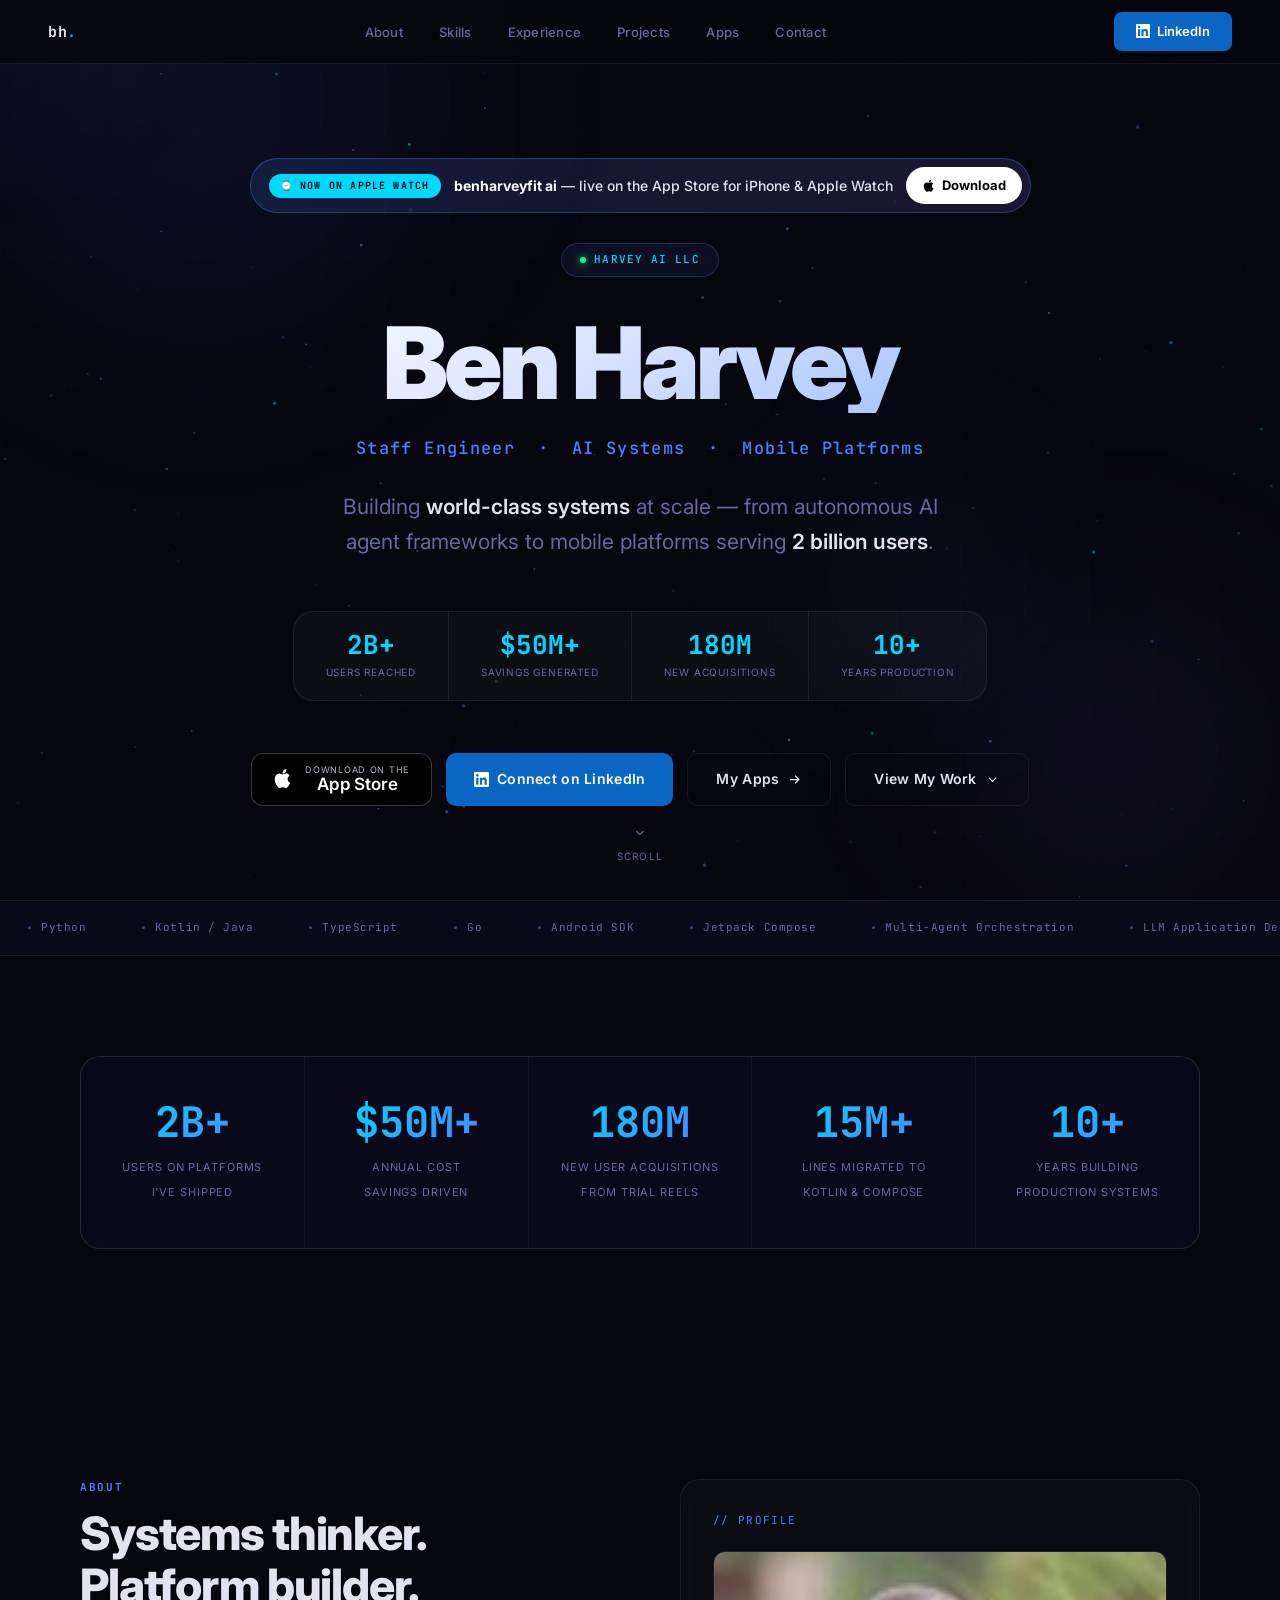
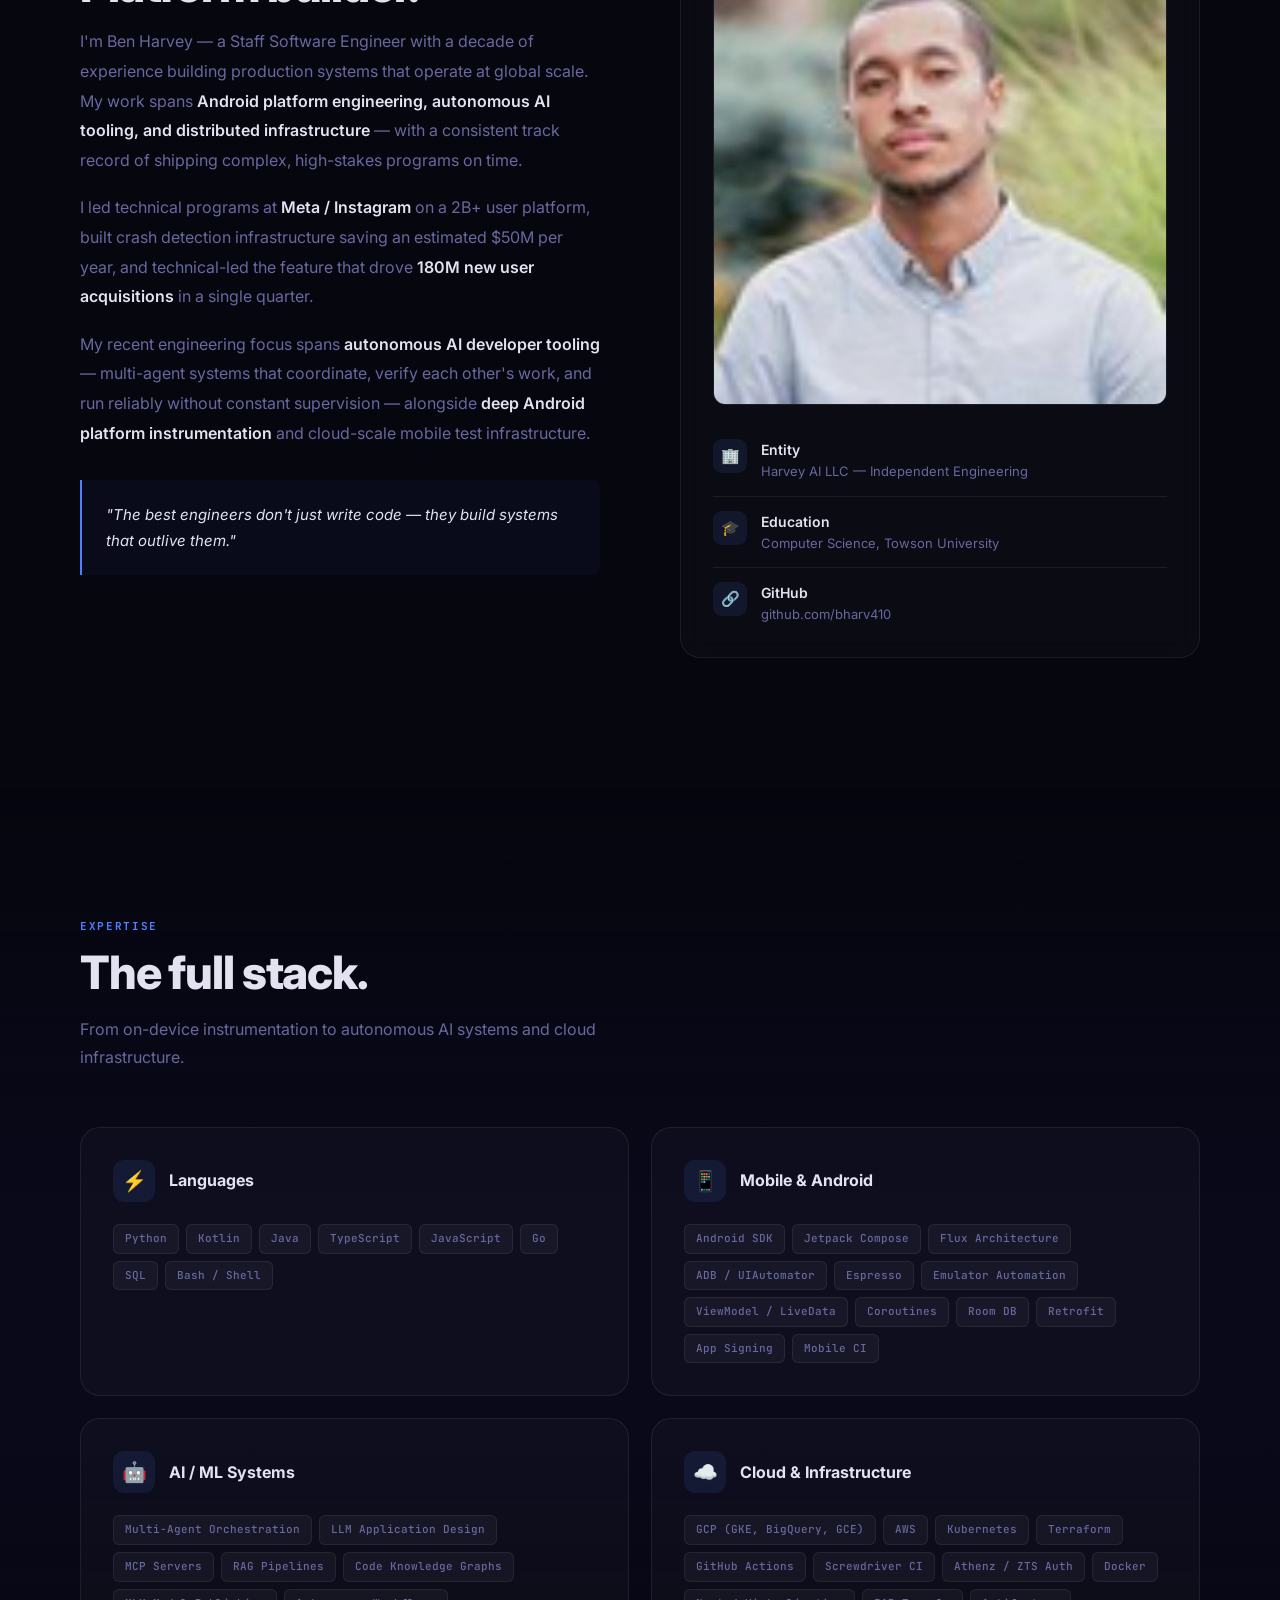
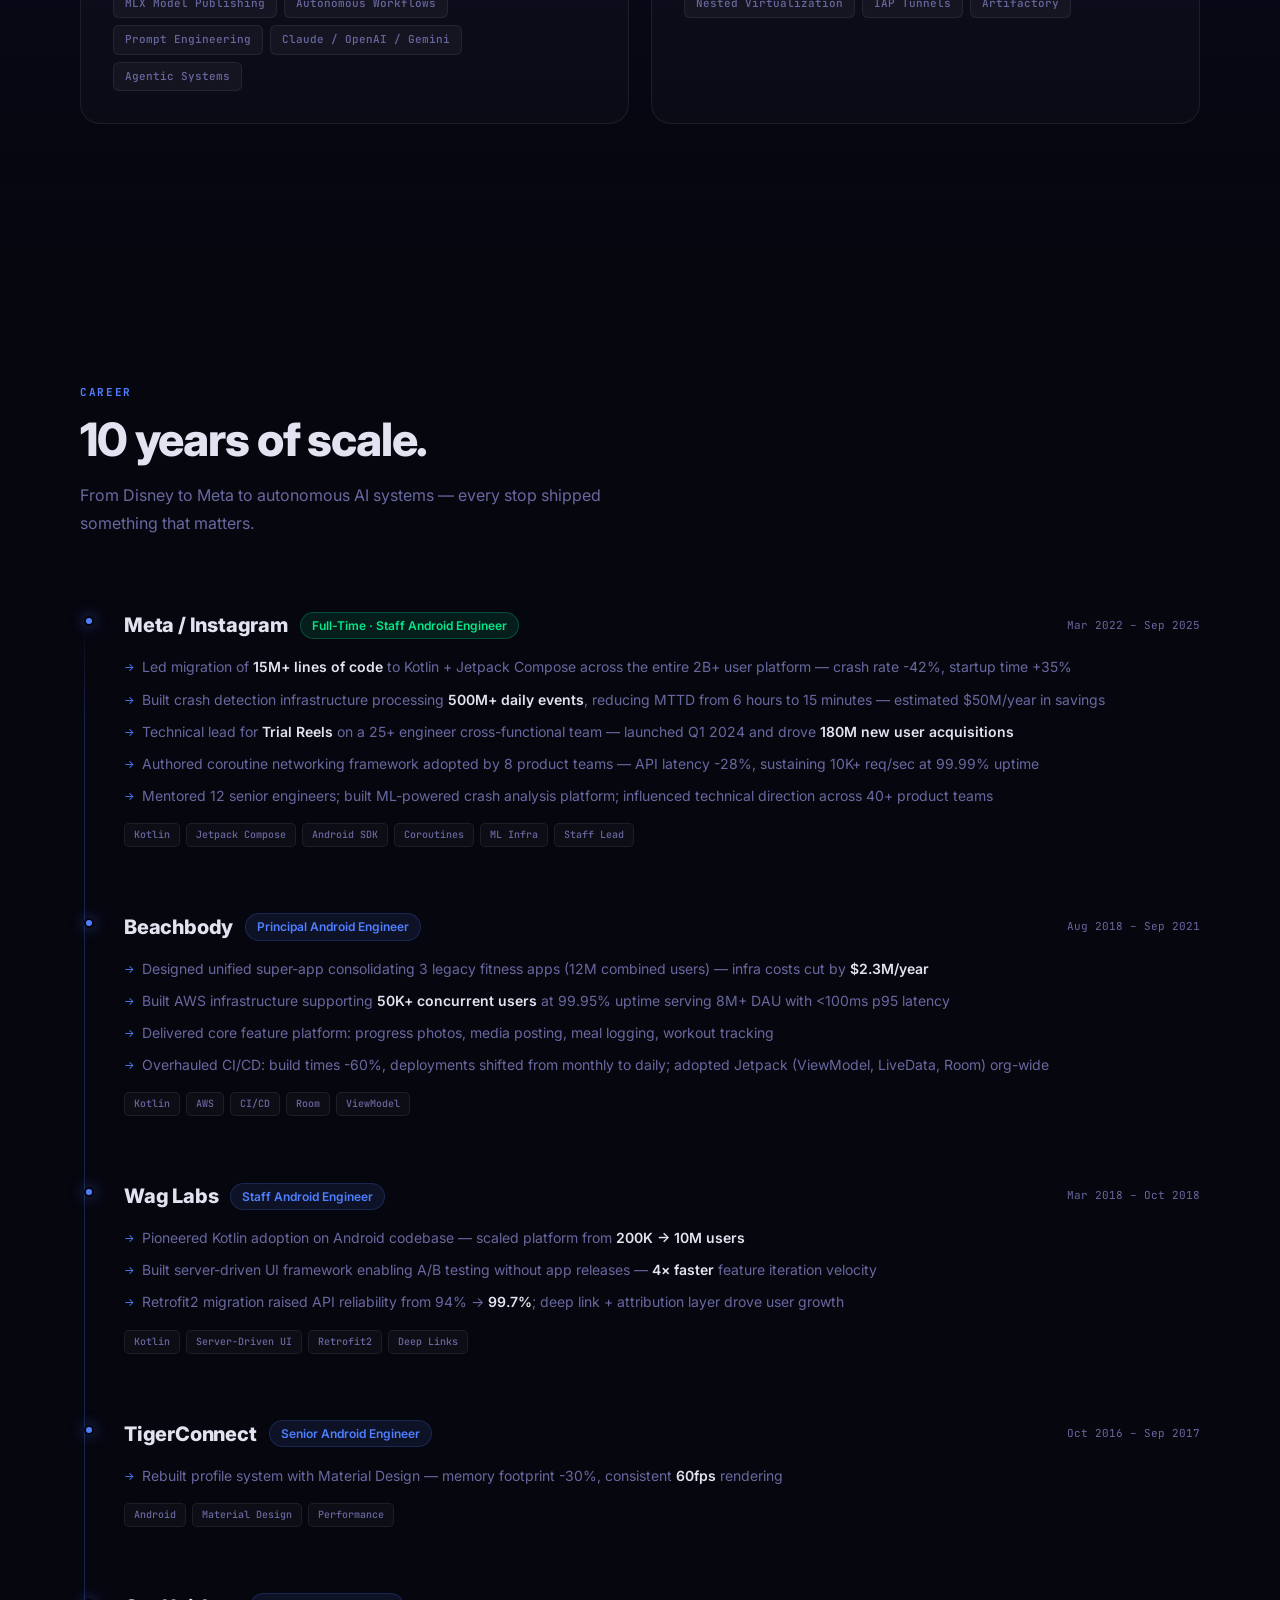
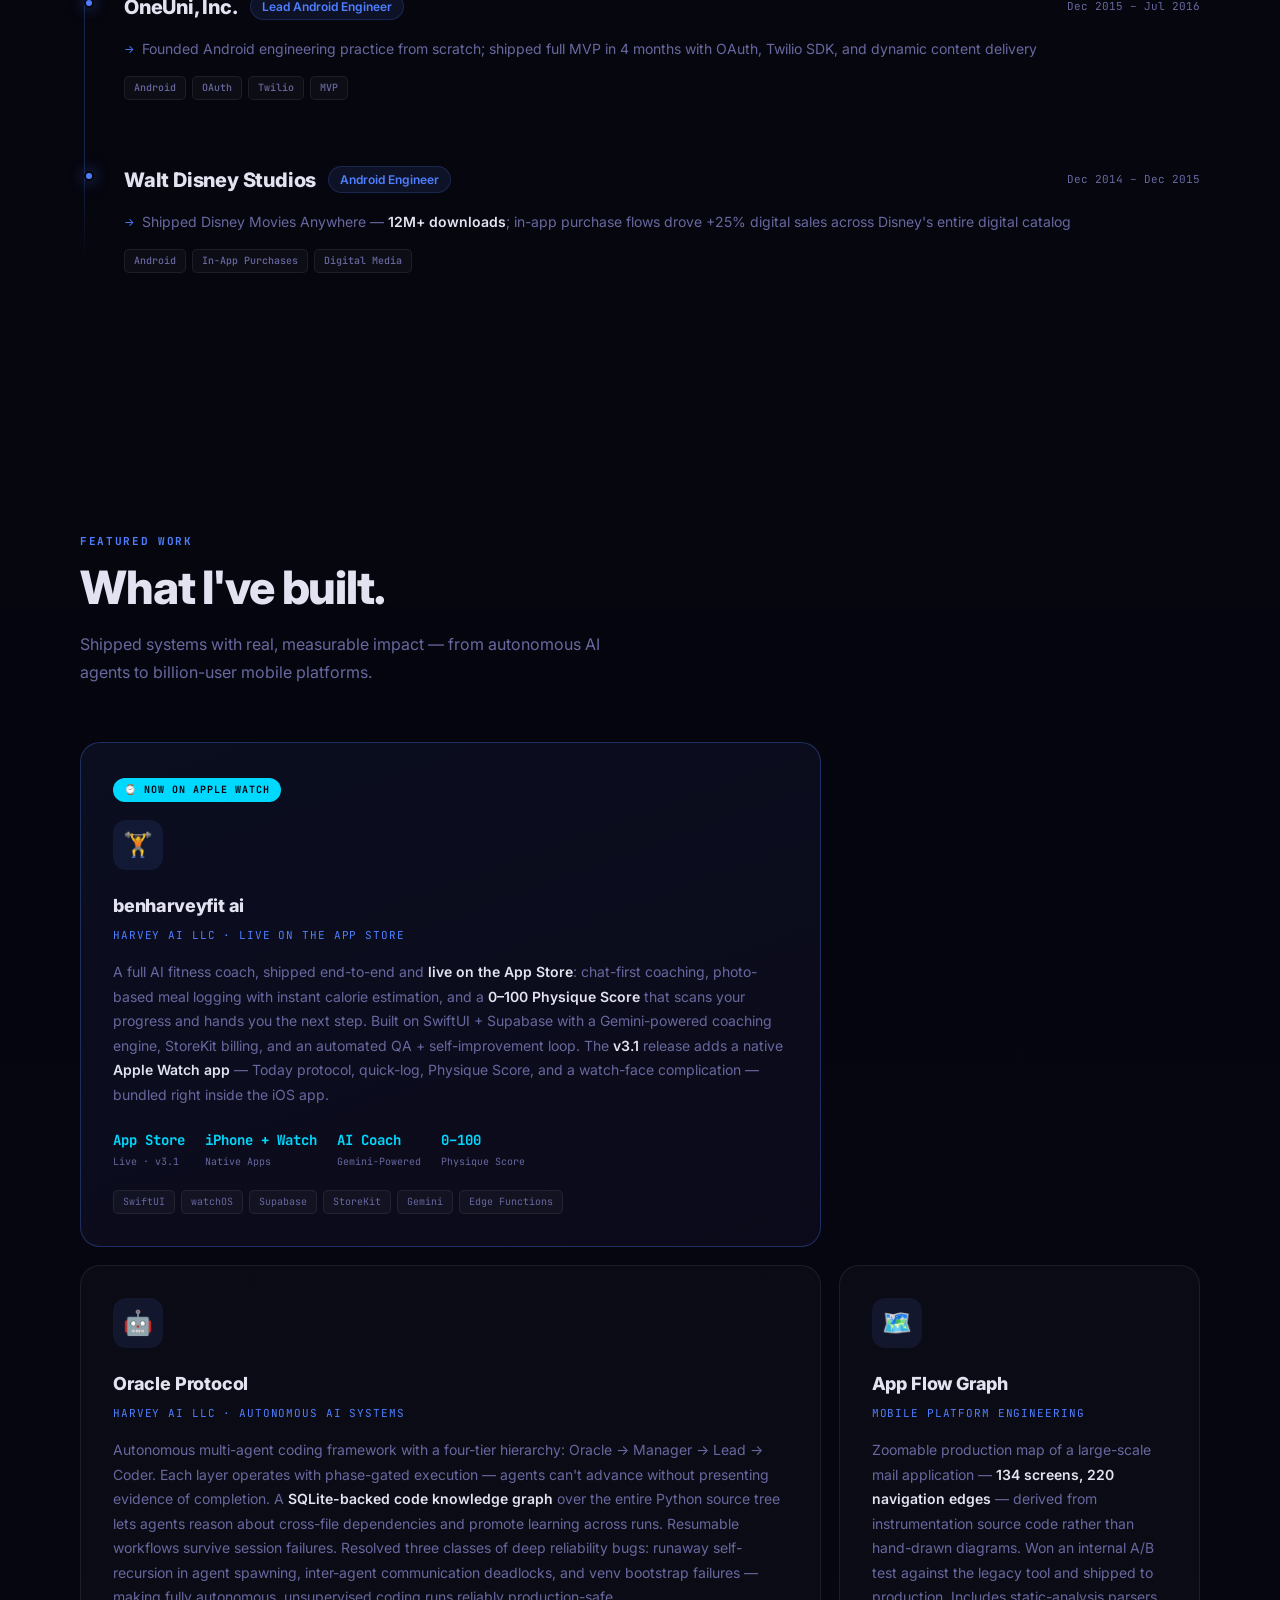
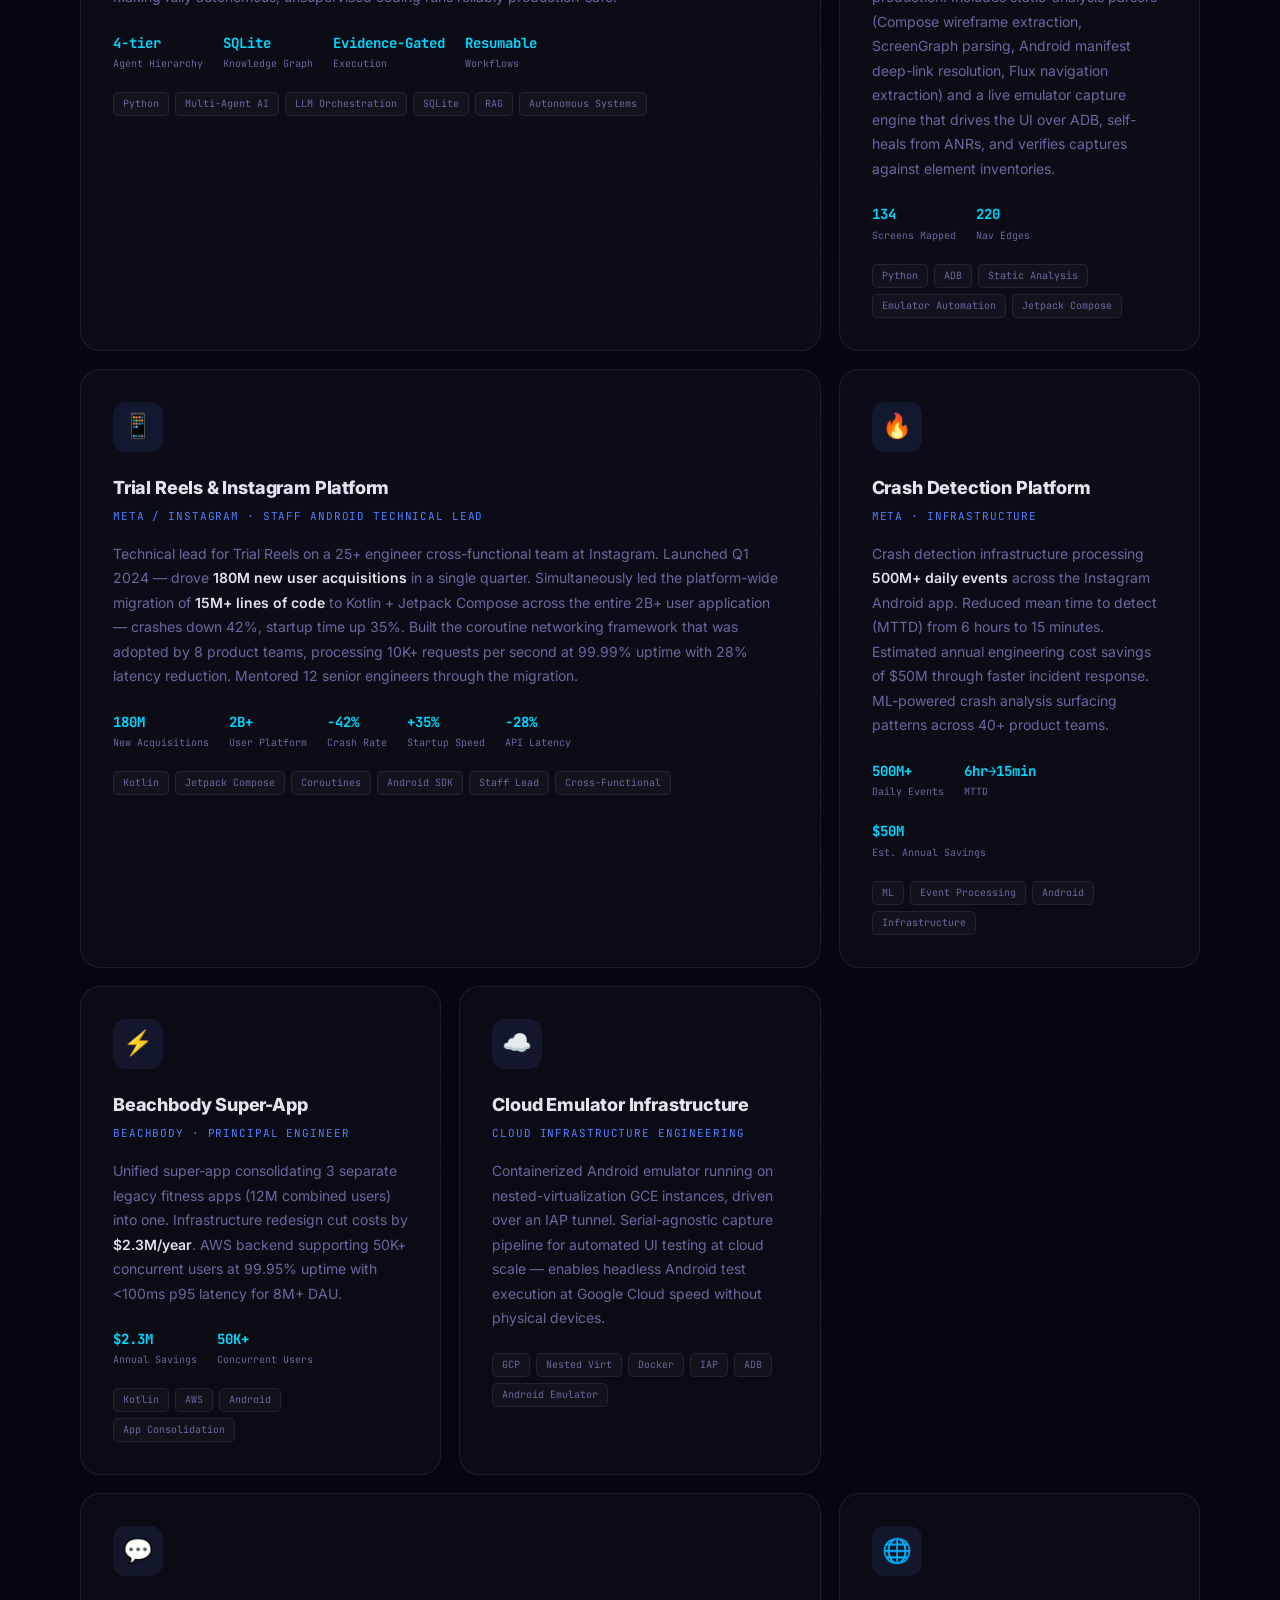
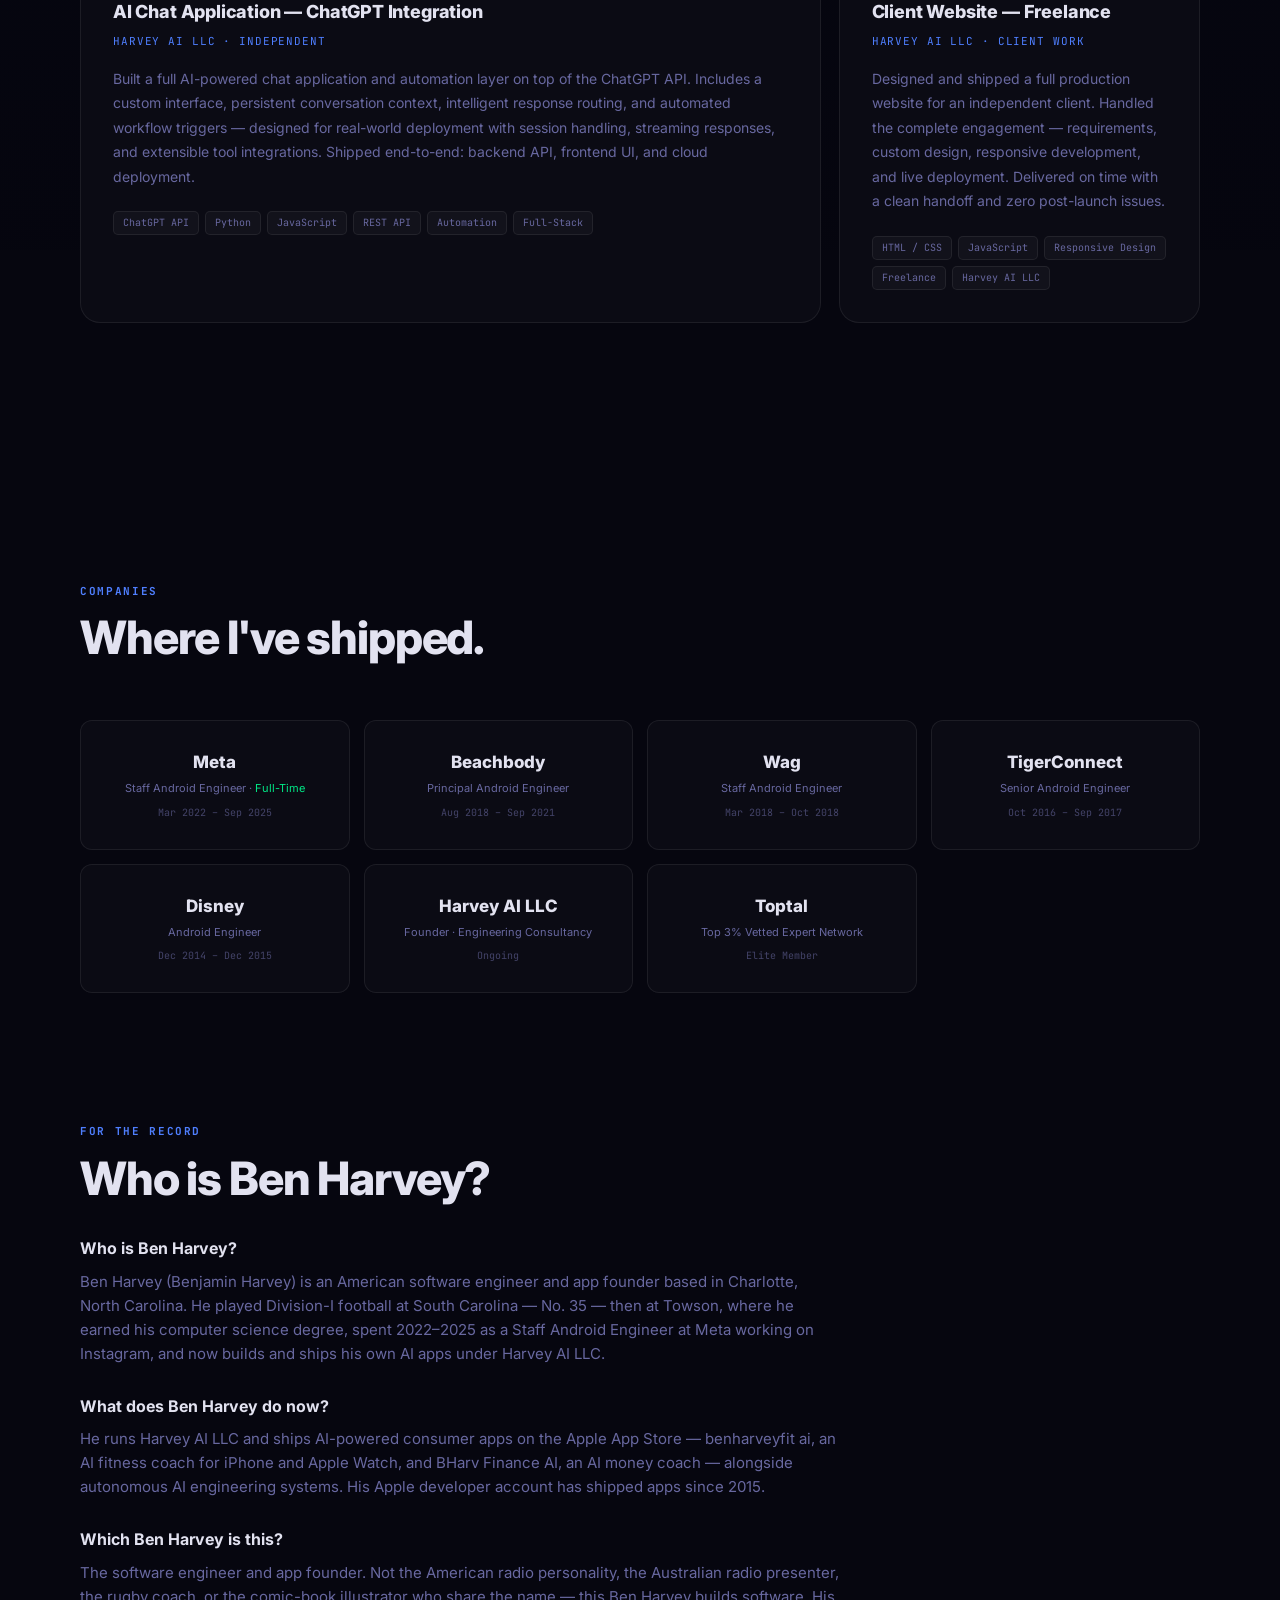
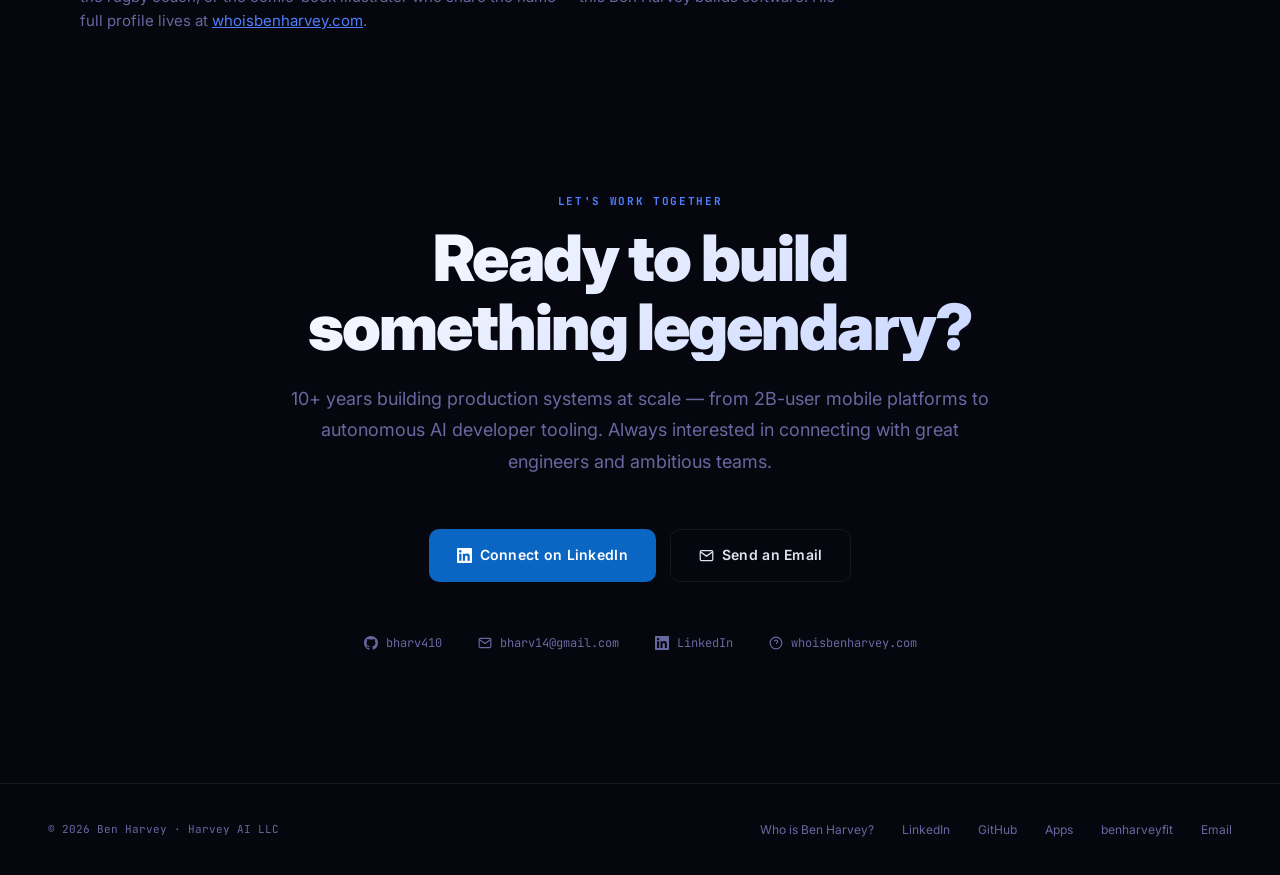
==== commit ea169f6d: "Add LinkedIn headshot to profile card and Person schema Co-Authored-By: Claude Fable 5 <noreply@anth" ====
--- a/index.html
+++ b/index.html
@@ -591,6 +591,7 @@
         "@id": "https://whoisbenharvey.com/#ben-harvey",
         "name": "Ben Harvey",
         "alternateName": ["Benjamin Harvey"],
+        "image": "https://benharveyai.com/headshot.jpg",
         "url": "https://whoisbenharvey.com/",
         "mainEntityOfPage": "https://benharveyai.com/",
         "jobTitle": "Staff Software Engineer and Independent Founder",
@@ -652,6 +653,7 @@
     <li><a href="#skills">Skills</a></li>
     <li><a href="#experience">Experience</a></li>
     <li><a href="#projects">Projects</a></li>
+    <li><a href="/apps/">Apps</a></li>
     <li><a href="#contact">Contact</a></li>
   </ul>
   <a href="https://linkedin.com/in/benjaminharvey1" target="_blank" rel="noopener" class="n-cta" style="display:inline-flex;align-items:center;gap:7px;background:#0A66C2">
@@ -712,6 +714,10 @@
       <a href="https://linkedin.com/in/benjaminharvey1" target="_blank" rel="noopener" class="btn-p" style="background:#0A66C2">
         <svg width="15" height="15" viewBox="0 0 24 24" fill="currentColor"><path d="M20.447 20.452h-3.554v-5.569c0-1.328-.027-3.037-1.852-3.037-1.853 0-2.136 1.445-2.136 2.939v5.667H9.351V9h3.414v1.561h.046c.477-.9 1.637-1.85 3.37-1.85 3.601 0 4.267 2.37 4.267 5.455v6.286zM5.337 7.433c-1.144 0-2.063-.926-2.063-2.065 0-1.138.92-2.063 2.063-2.063 1.14 0 2.064.925 2.064 2.063 0 1.139-.925 2.065-2.064 2.065zm1.782 13.019H3.555V9h3.564v11.452zM22.225 0H1.771C.792 0 0 .774 0 1.729v20.542C0 23.227.792 24 1.771 24h20.451C23.2 24 24 23.227 24 22.271V1.729C24 .774 23.2 0 22.222 0h.003z"/></svg>
         Connect on LinkedIn
+      </a>
+      <a href="/apps/" class="btn-s">
+        My Apps
+        <svg width="15" height="15" viewBox="0 0 24 24" fill="none" stroke="currentColor" stroke-width="2"><path d="M5 12h14M13 6l6 6-6 6"/></svg>
       </a>
       <a href="#projects" class="btn-s">
         View My Work
@@ -828,6 +834,8 @@
       <div class="reveal d2">
         <div class="about-card">
           <div class="ac-title">// profile</div>
+          <img src="/headshot.jpg" alt="Benjamin Harvey" width="606" height="606"
+               style="width:100%;height:auto;border-radius:var(--r);margin:4px 0 20px;border:1px solid var(--border);display:block;" loading="lazy"/>
           <div class="ac-row">
             <div class="ac-icon">🏢</div>
             <div class="ac-text">
@@ -1415,6 +1423,7 @@
     <a href="https://whoisbenharvey.com" target="_blank" rel="me noopener">Who is Ben Harvey?</a>
     <a href="https://linkedin.com/in/benjaminharvey1" target="_blank" rel="noopener">LinkedIn</a>
     <a href="https://github.com/bharv410" target="_blank" rel="noopener">GitHub</a>
+    <a href="/apps/">Apps</a>
     <a href="https://benharveyfit.com" target="_blank" rel="noopener">benharveyfit</a>
     <a href="mailto:bharv14@gmail.com">Email</a>
   </div>
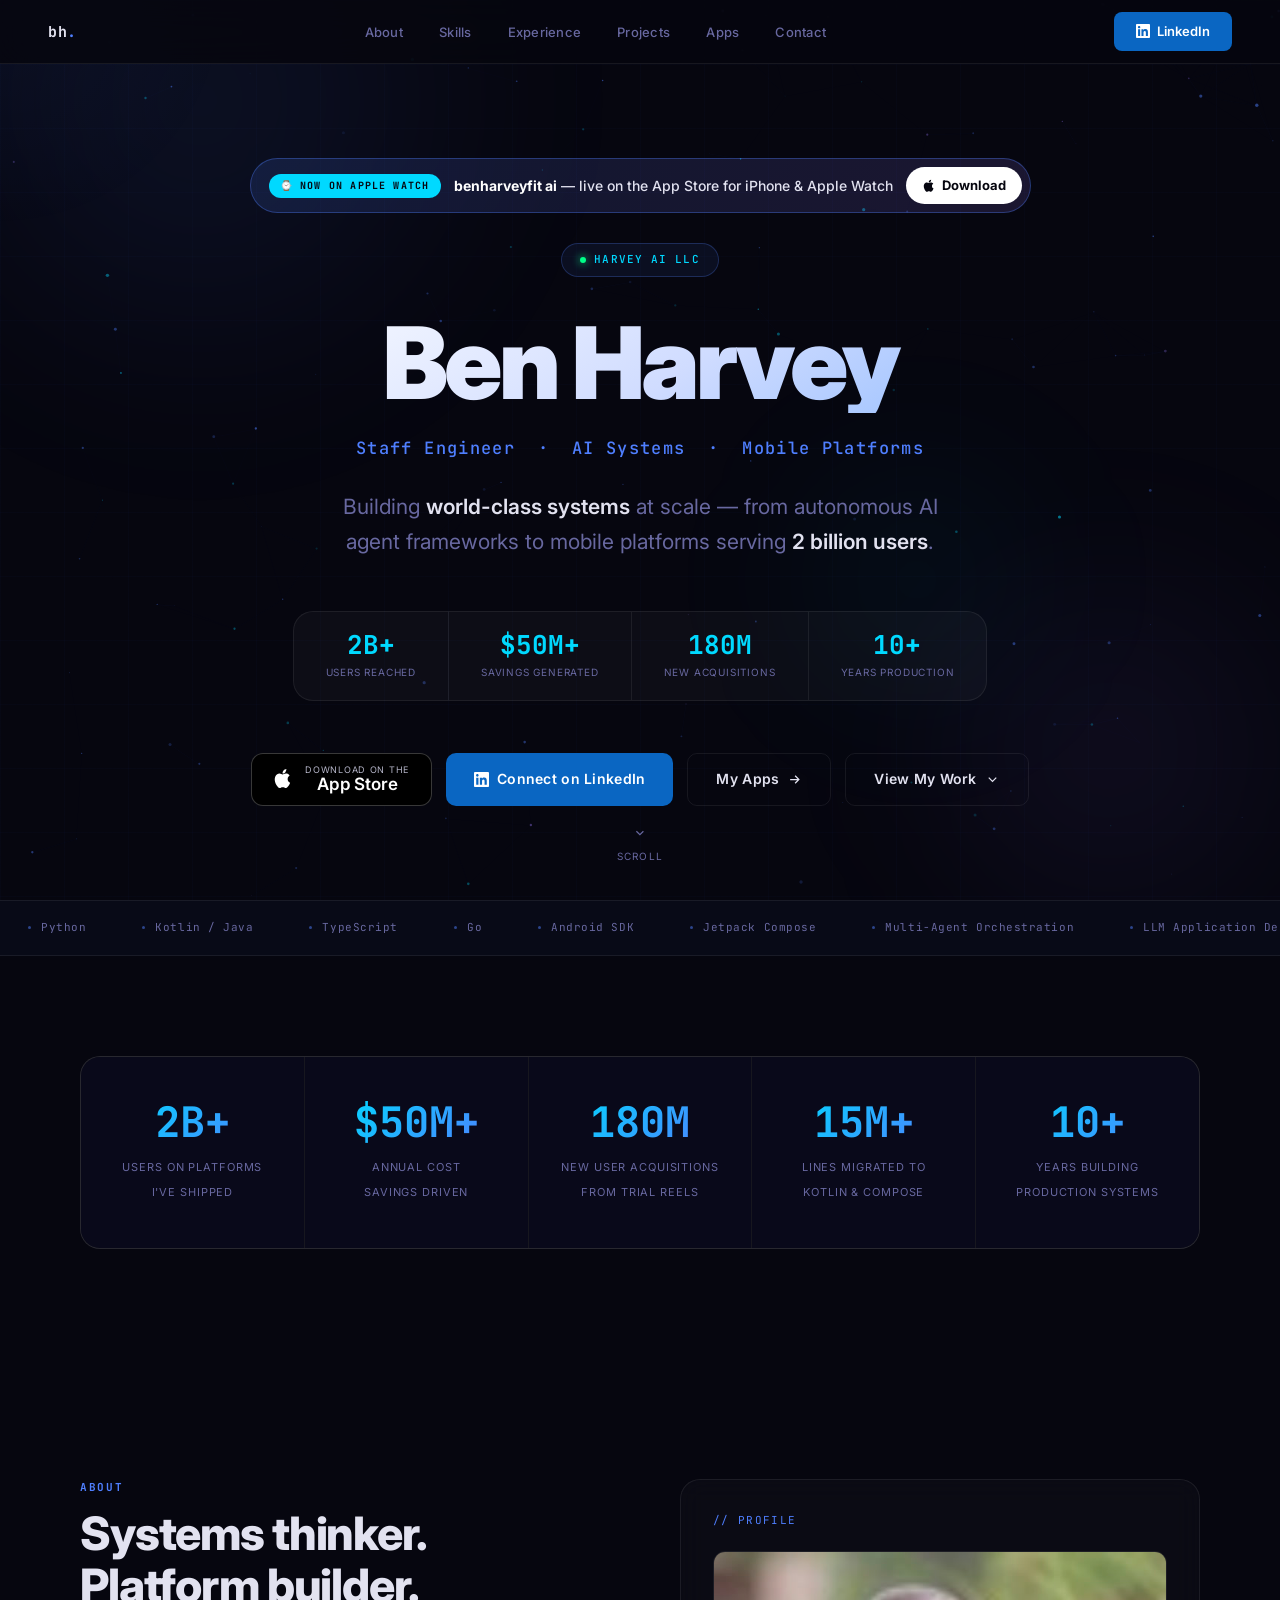
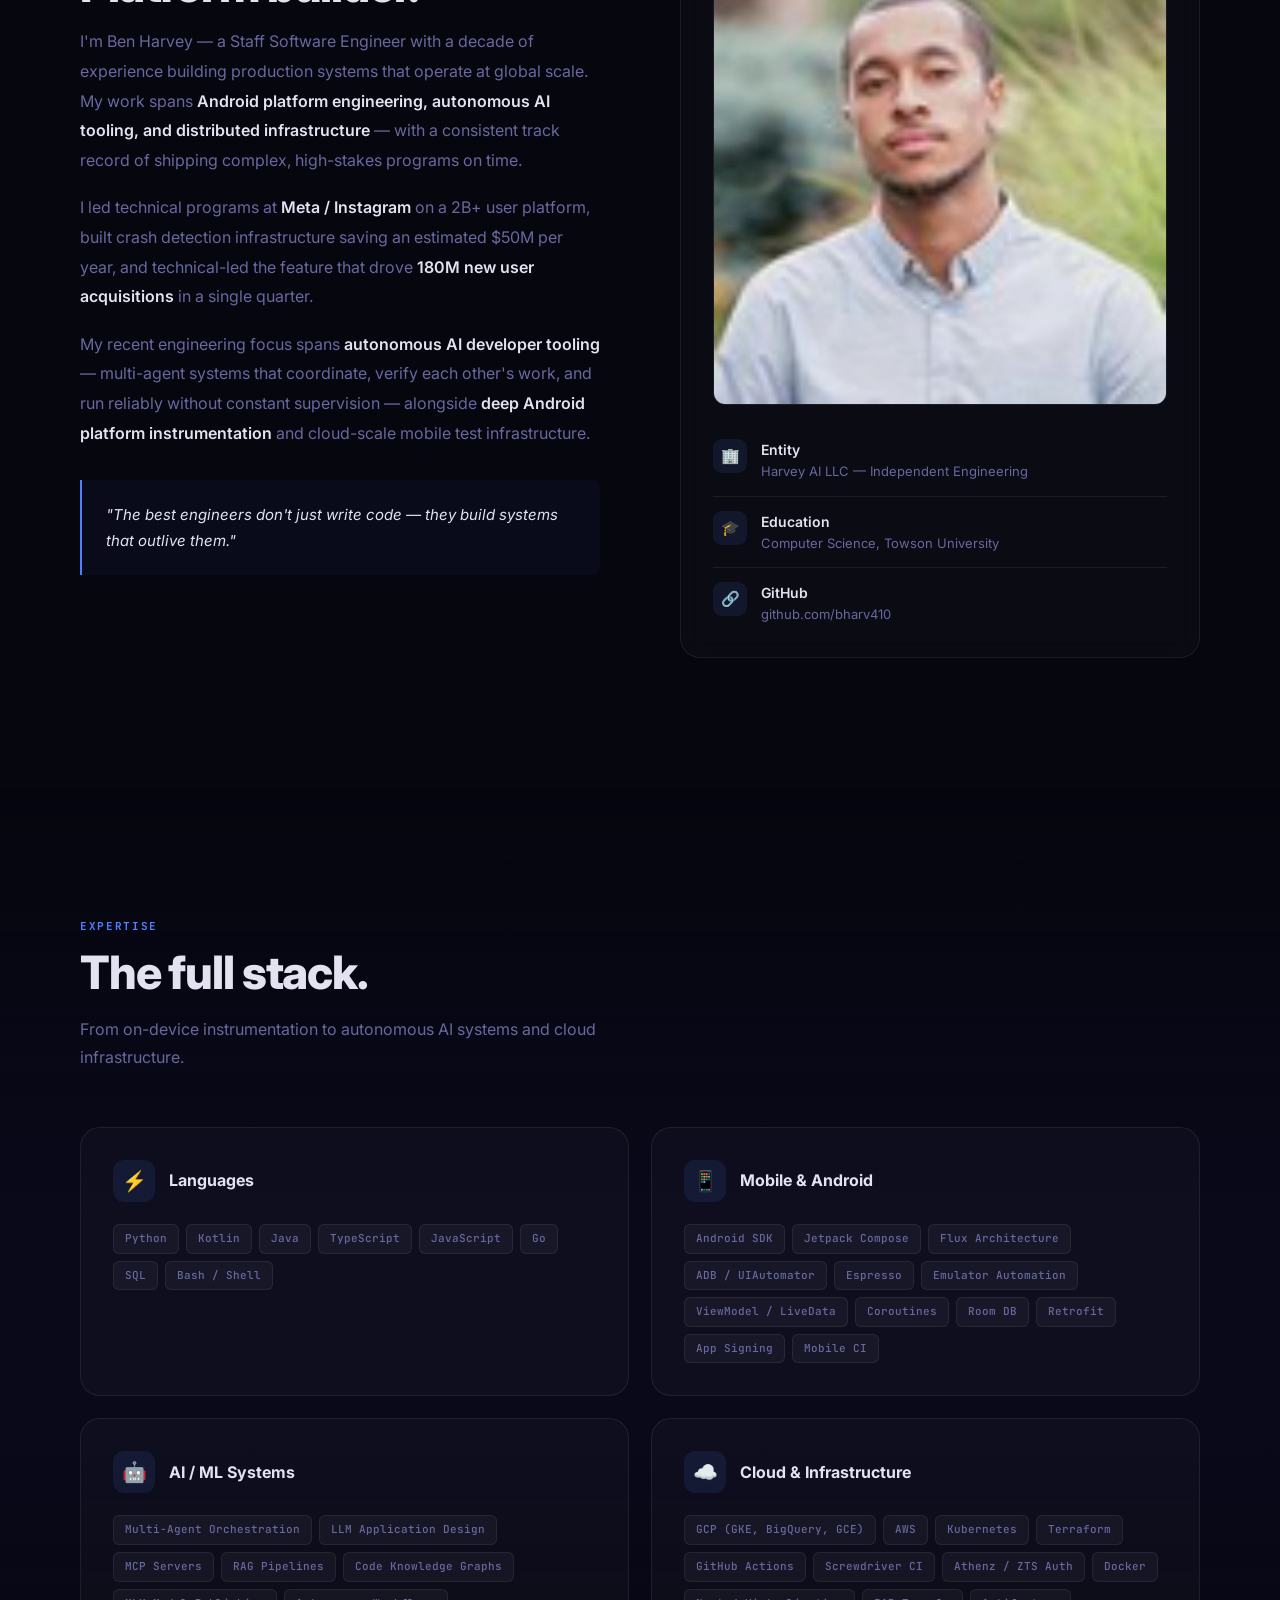
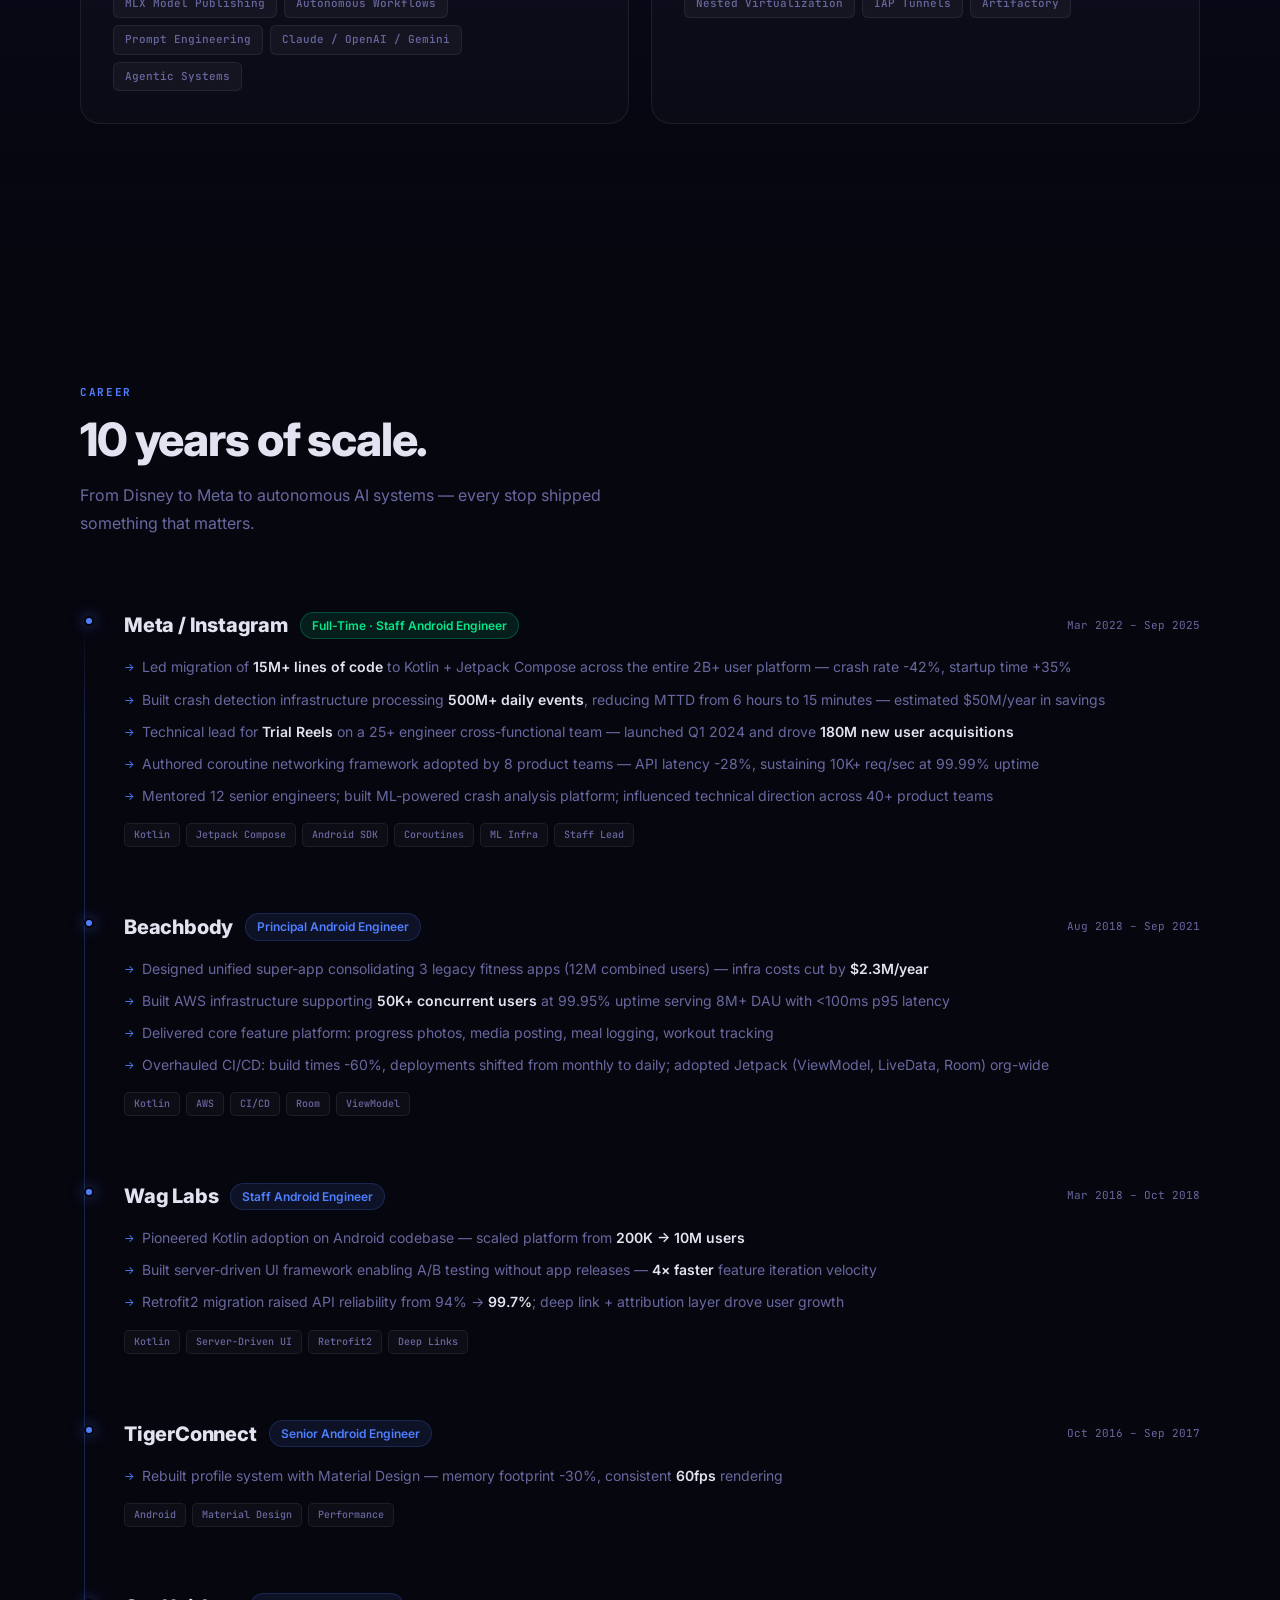
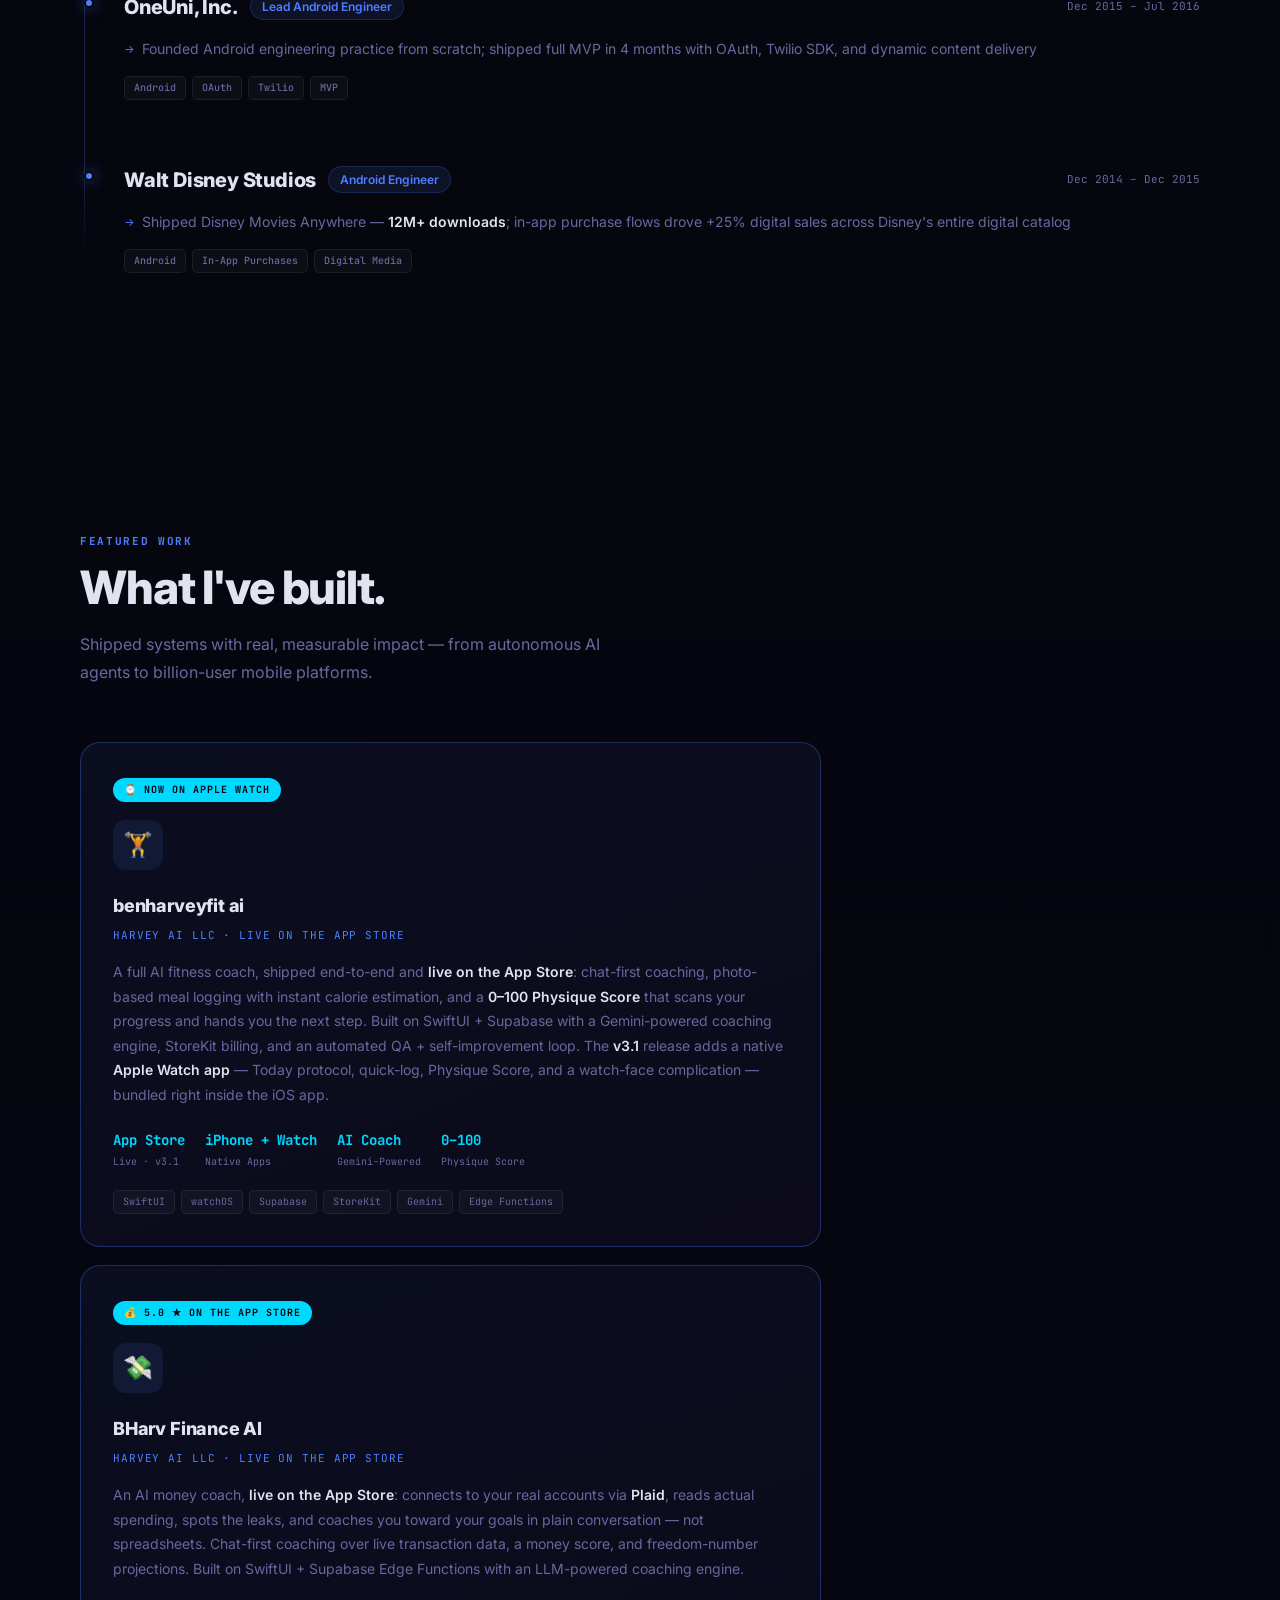
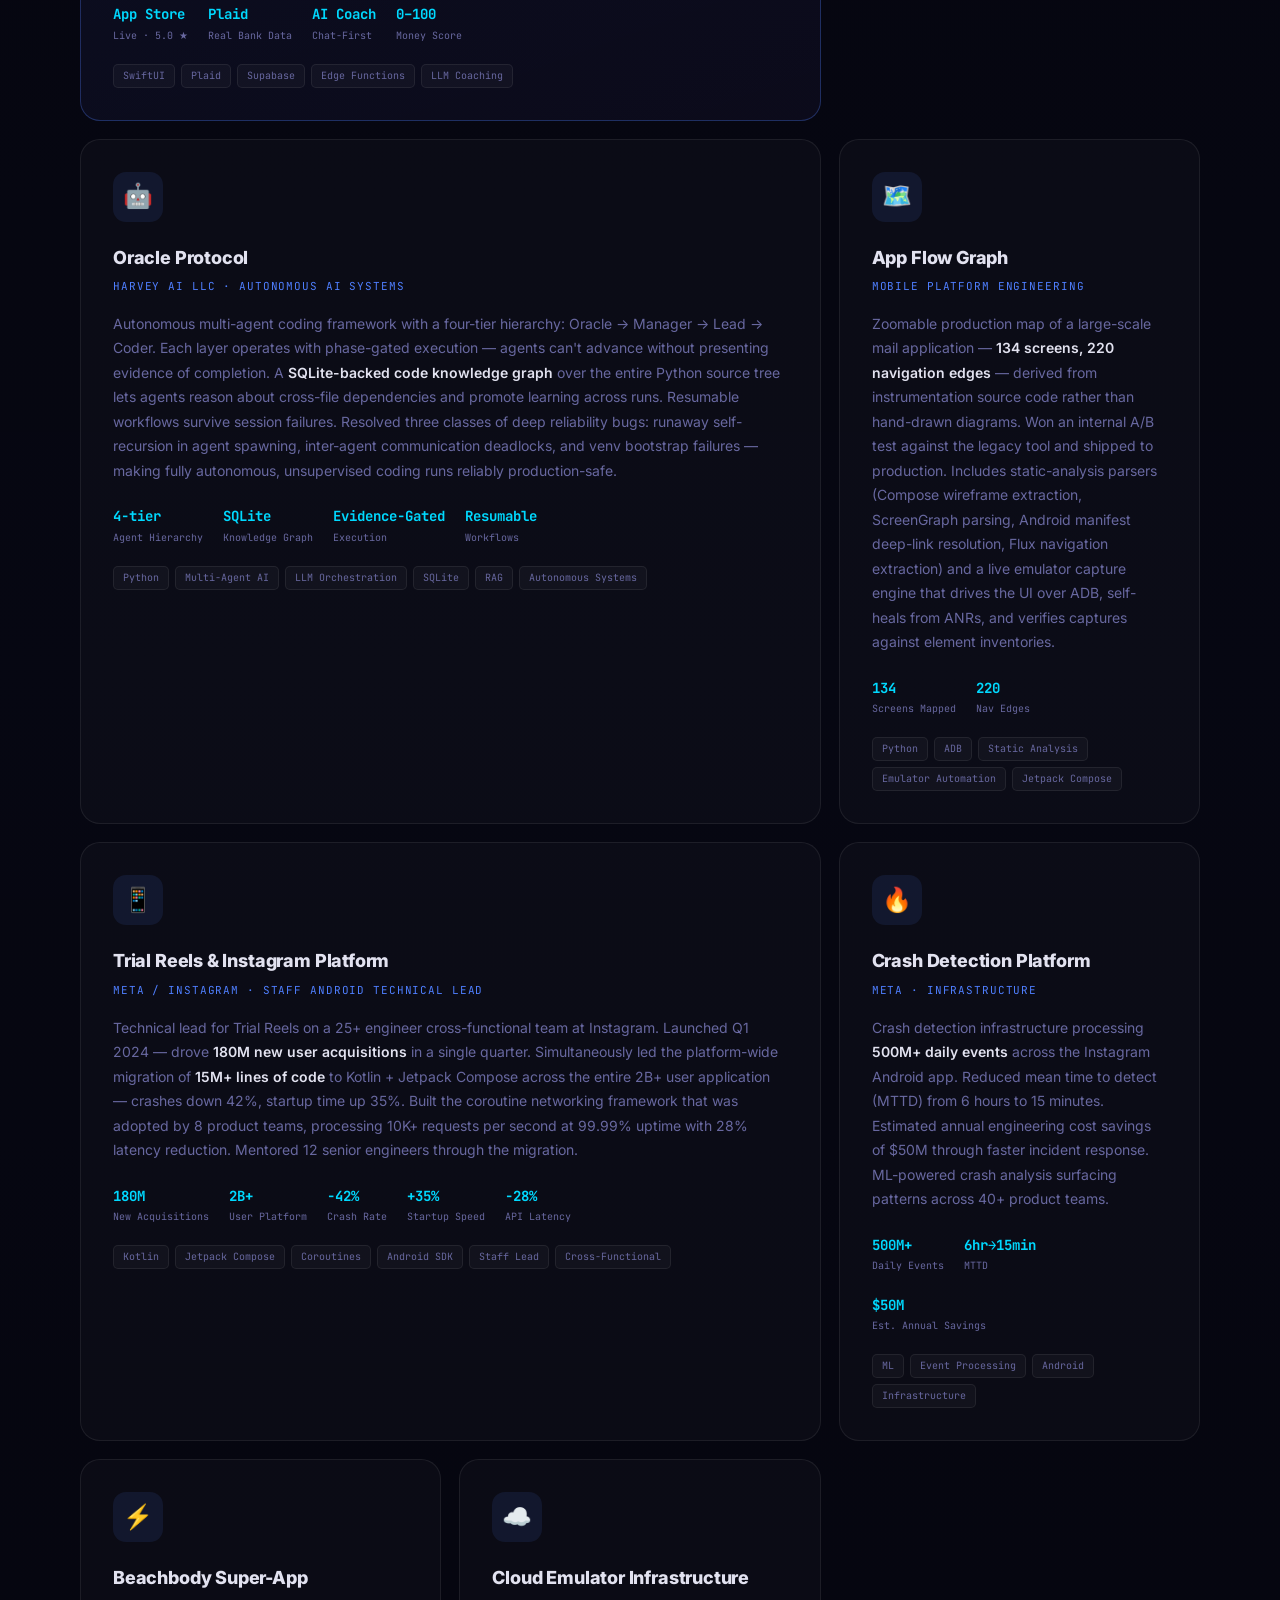
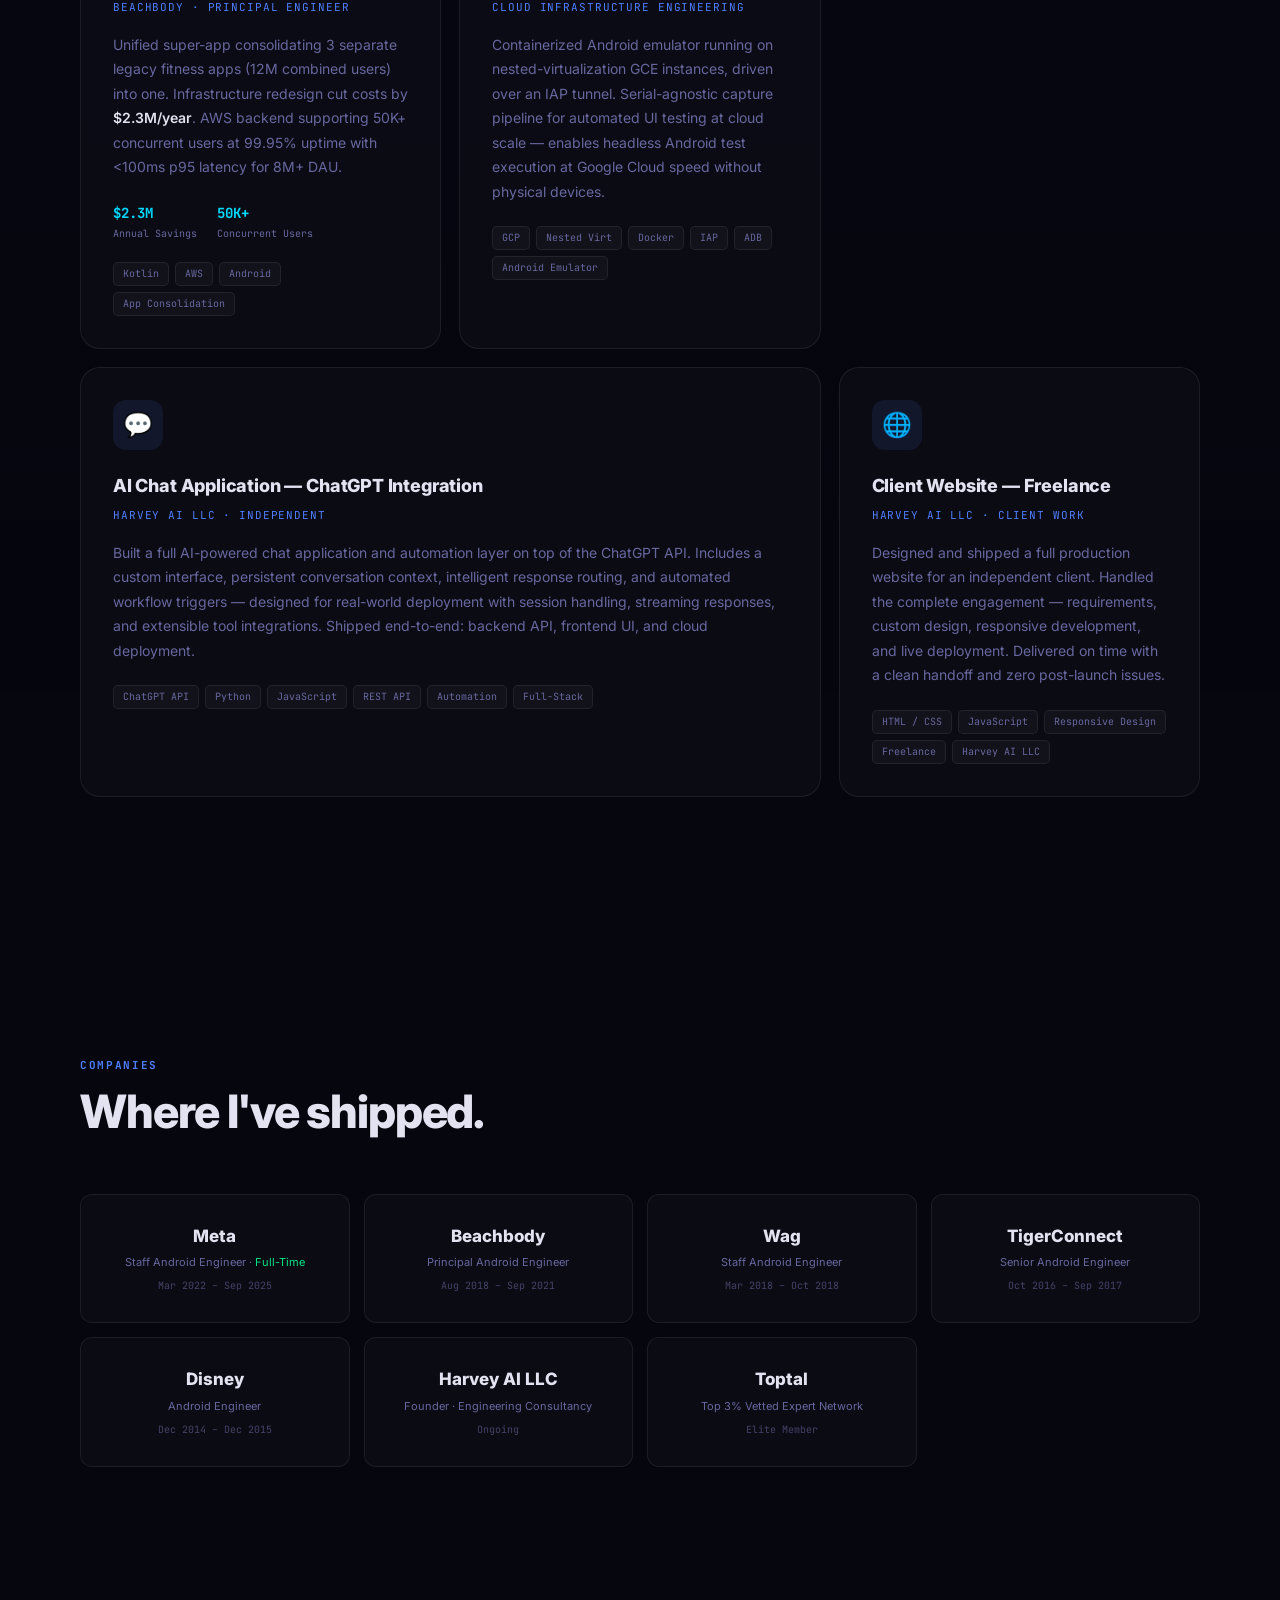
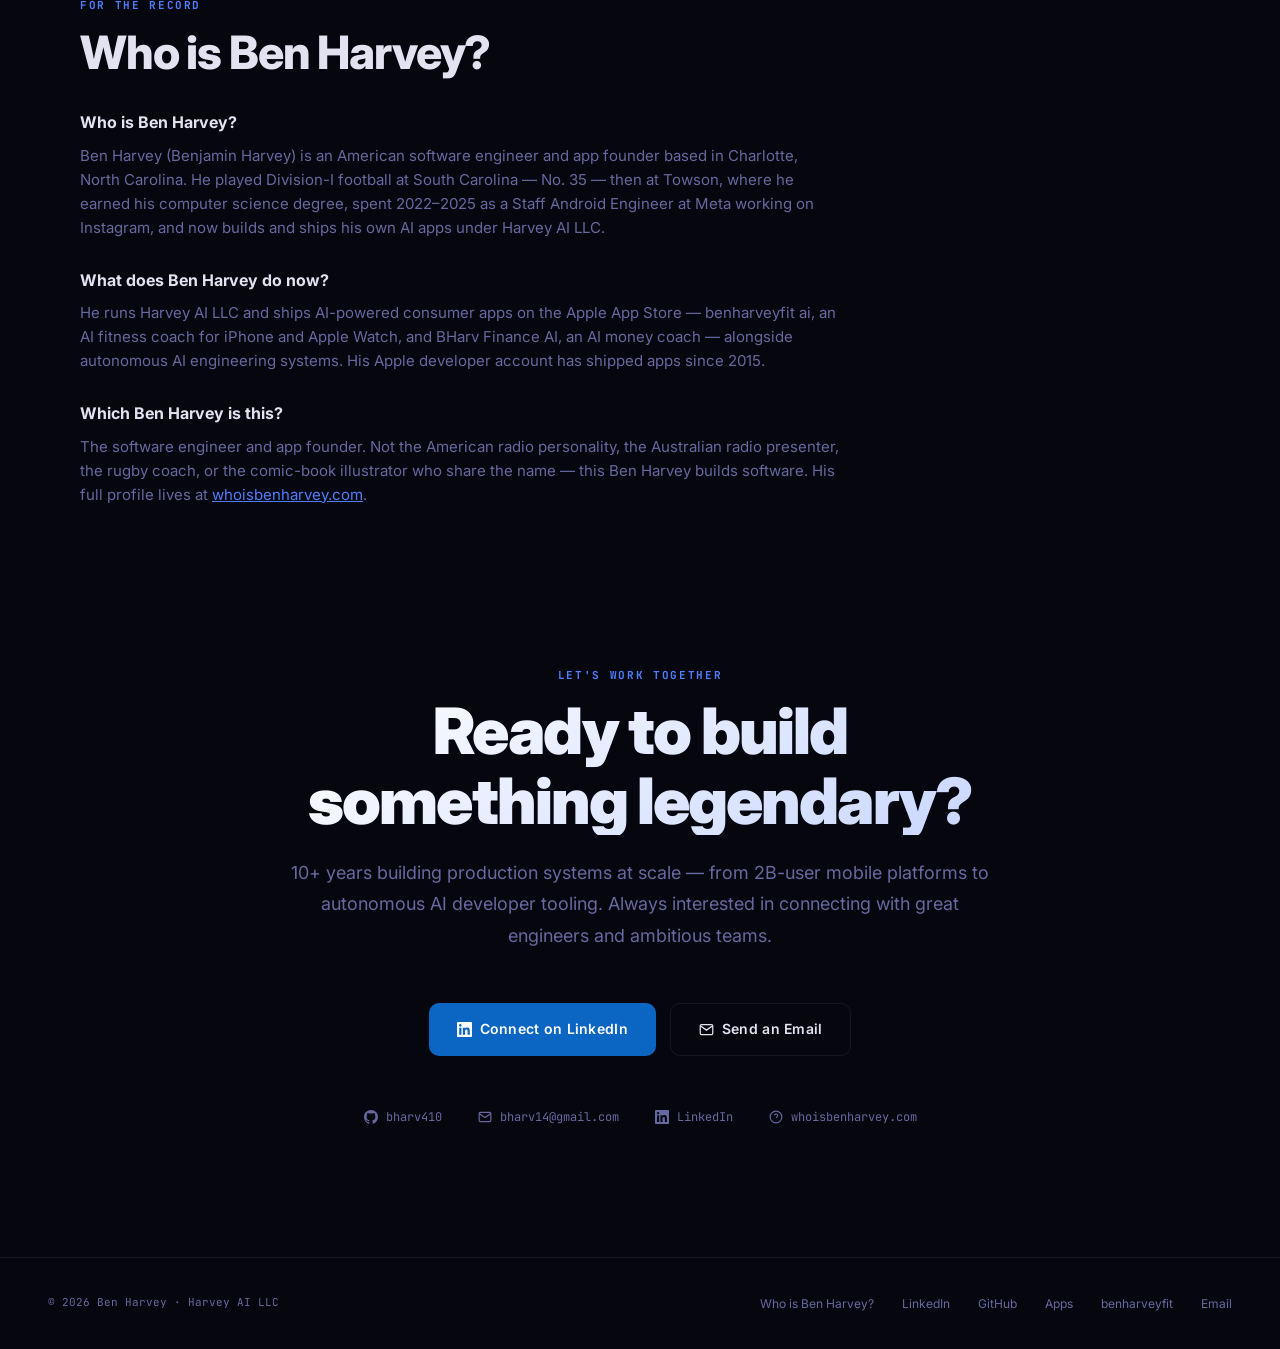
==== commit d8267318: "Add BHarv Finance AI featured card to homepage projects Co-Authored-By: Claude Fable 5 <noreply@anth" ====
--- a/index.html
+++ b/index.html
@@ -1120,6 +1120,33 @@
         </div>
       </a>
 
+      <a href="https://apps.apple.com/app/id6787509698" target="_blank" rel="noopener" class="proj-card featured wide reveal tilt" style="text-decoration:none; display:block;">
+        <div class="proj-badge">💰 5.0 ★ on the App Store</div>
+        <div class="proj-icon">💸</div>
+        <div class="proj-title">BHarv Finance AI</div>
+        <div class="proj-co">Harvey AI LLC · Live on the App Store</div>
+        <p class="proj-desc">
+          An AI money coach, <strong>live on the App Store</strong>: connects to your real accounts via
+          <strong>Plaid</strong>, reads actual spending, spots the leaks, and coaches you toward your goals
+          in plain conversation — not spreadsheets. Chat-first coaching over live transaction data, a
+          money score, and freedom-number projections. Built on SwiftUI + Supabase Edge Functions with an
+          LLM-powered coaching engine.
+        </p>
+        <div class="proj-nums">
+          <div class="proj-num">App Store<span>Live · 5.0 ★</span></div>
+          <div class="proj-num">Plaid<span>Real Bank Data</span></div>
+          <div class="proj-num">AI Coach<span>Chat-First</span></div>
+          <div class="proj-num">0–100<span>Money Score</span></div>
+        </div>
+        <div class="proj-chips">
+          <span class="proj-chip">SwiftUI</span>
+          <span class="proj-chip">Plaid</span>
+          <span class="proj-chip">Supabase</span>
+          <span class="proj-chip">Edge Functions</span>
+          <span class="proj-chip">LLM Coaching</span>
+        </div>
+      </a>
+
       <div class="proj-card wide reveal tilt">
         <div class="proj-icon">🤖</div>
         <div class="proj-title">Oracle Protocol</div>
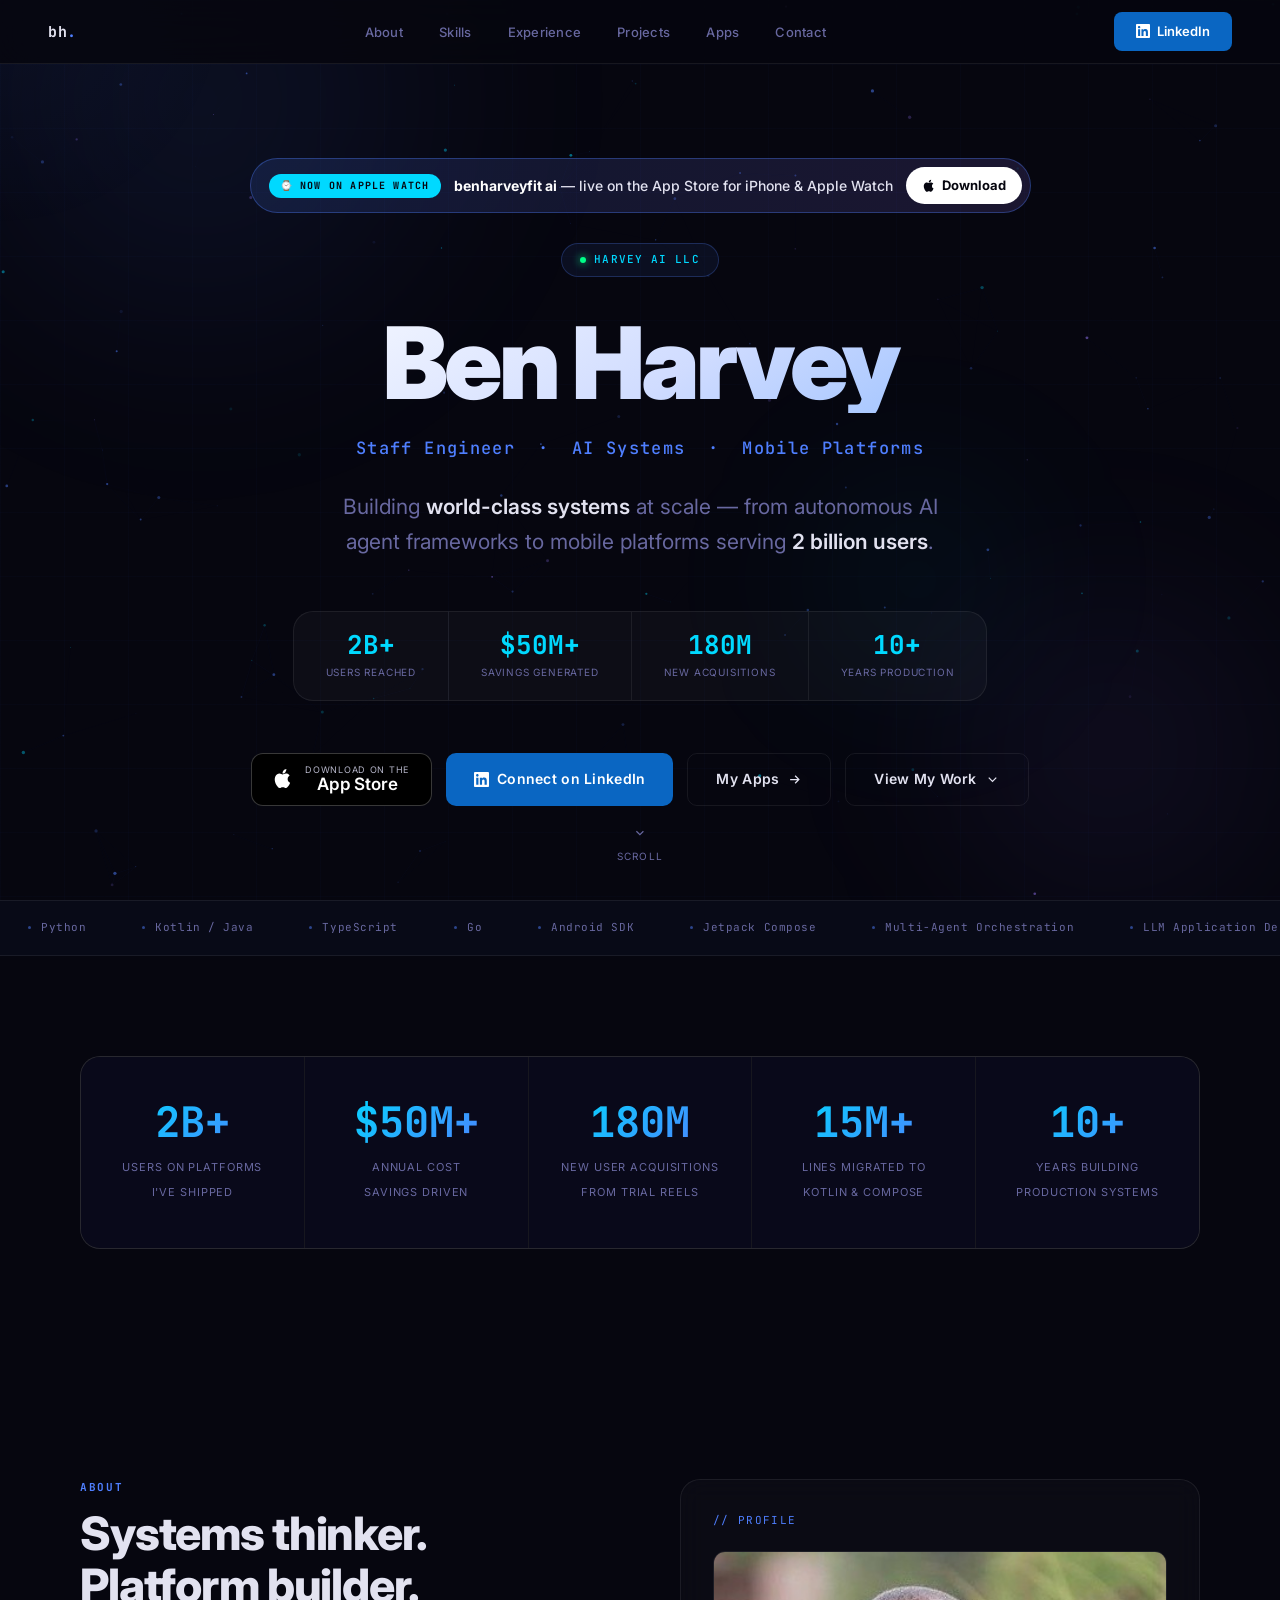
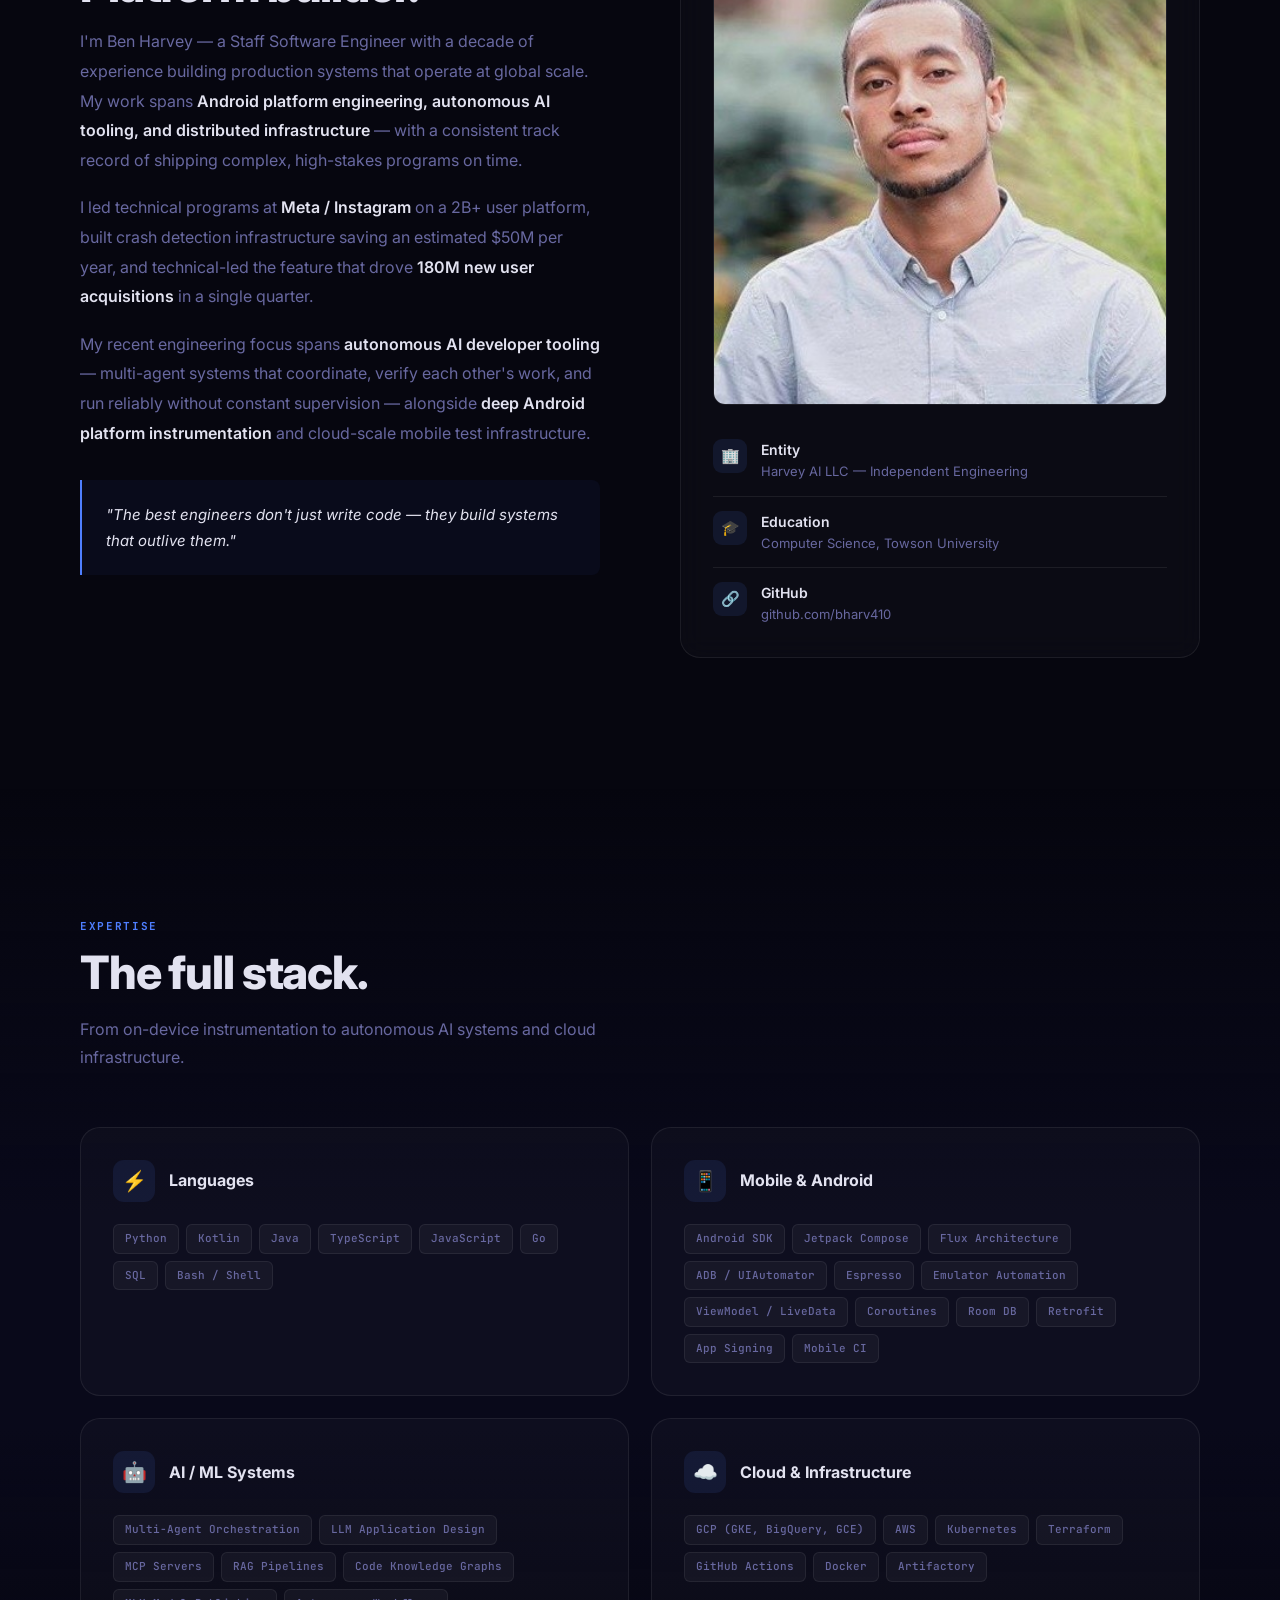
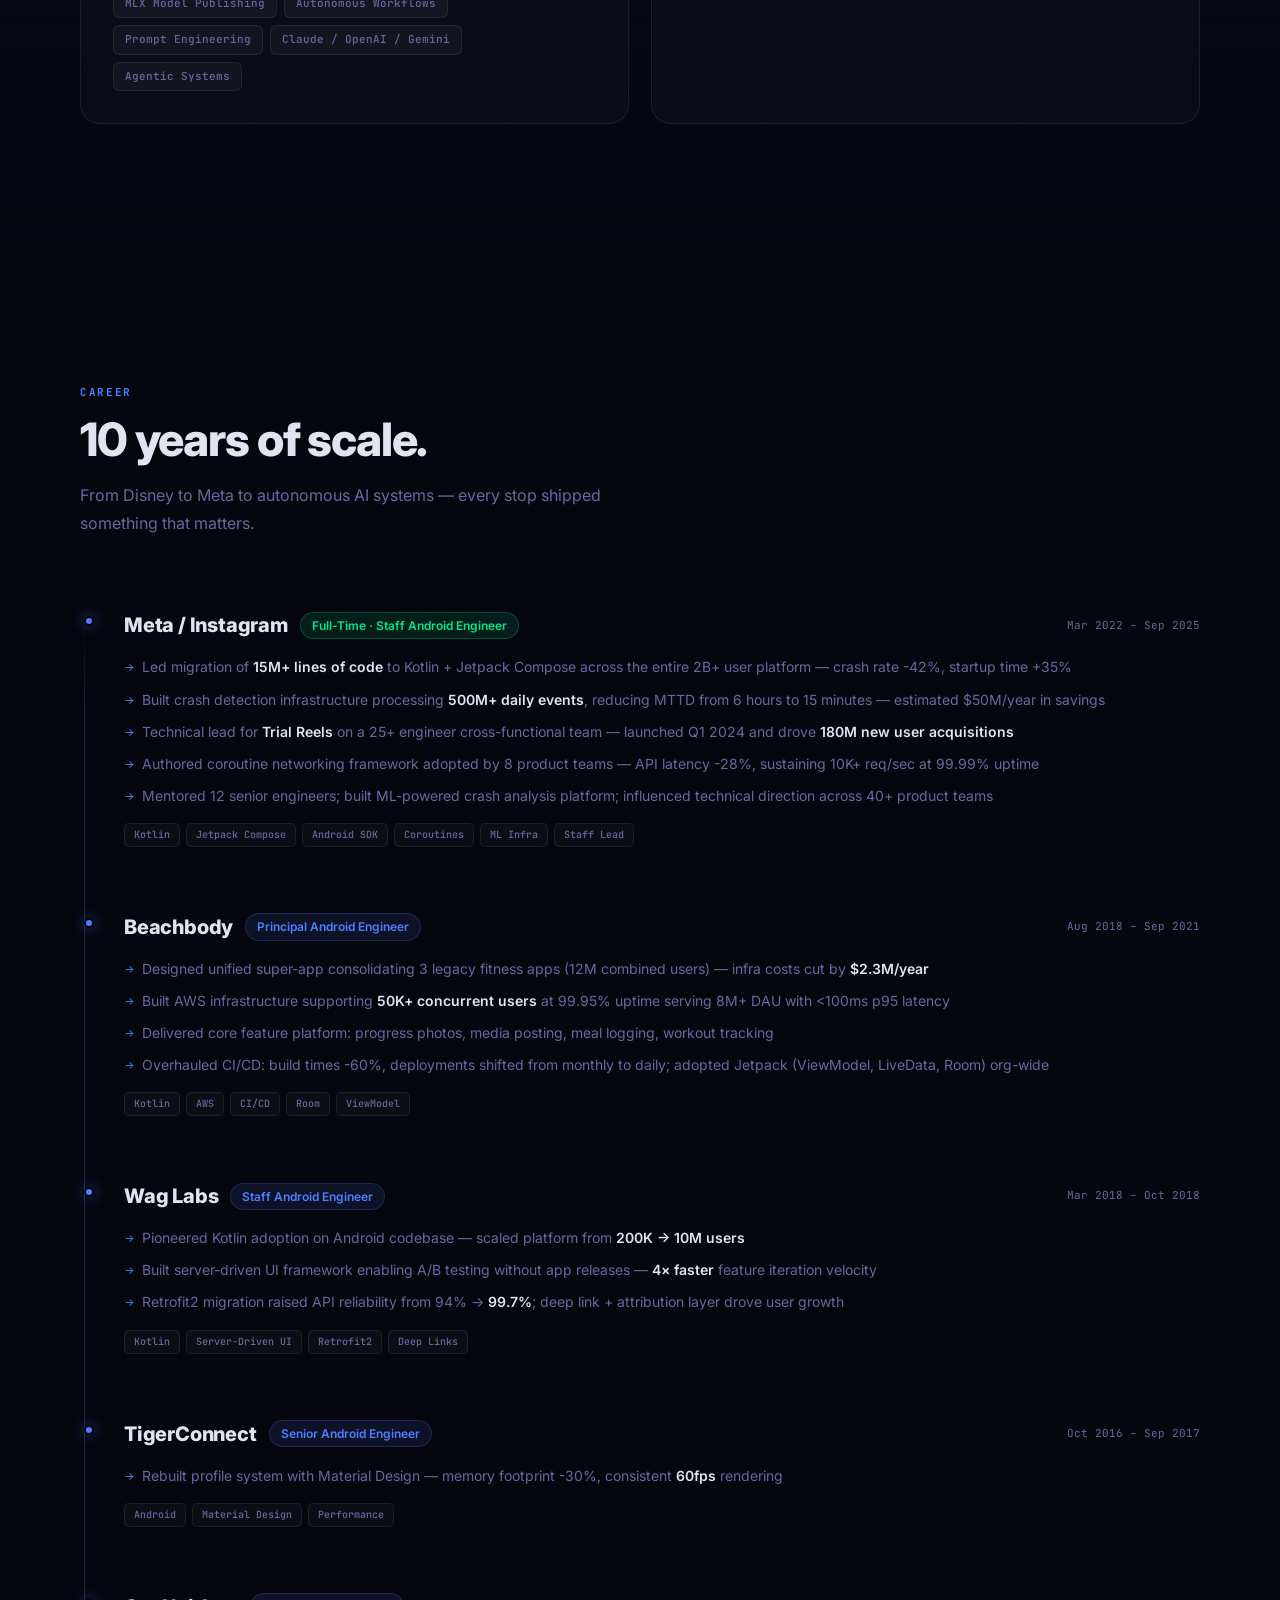
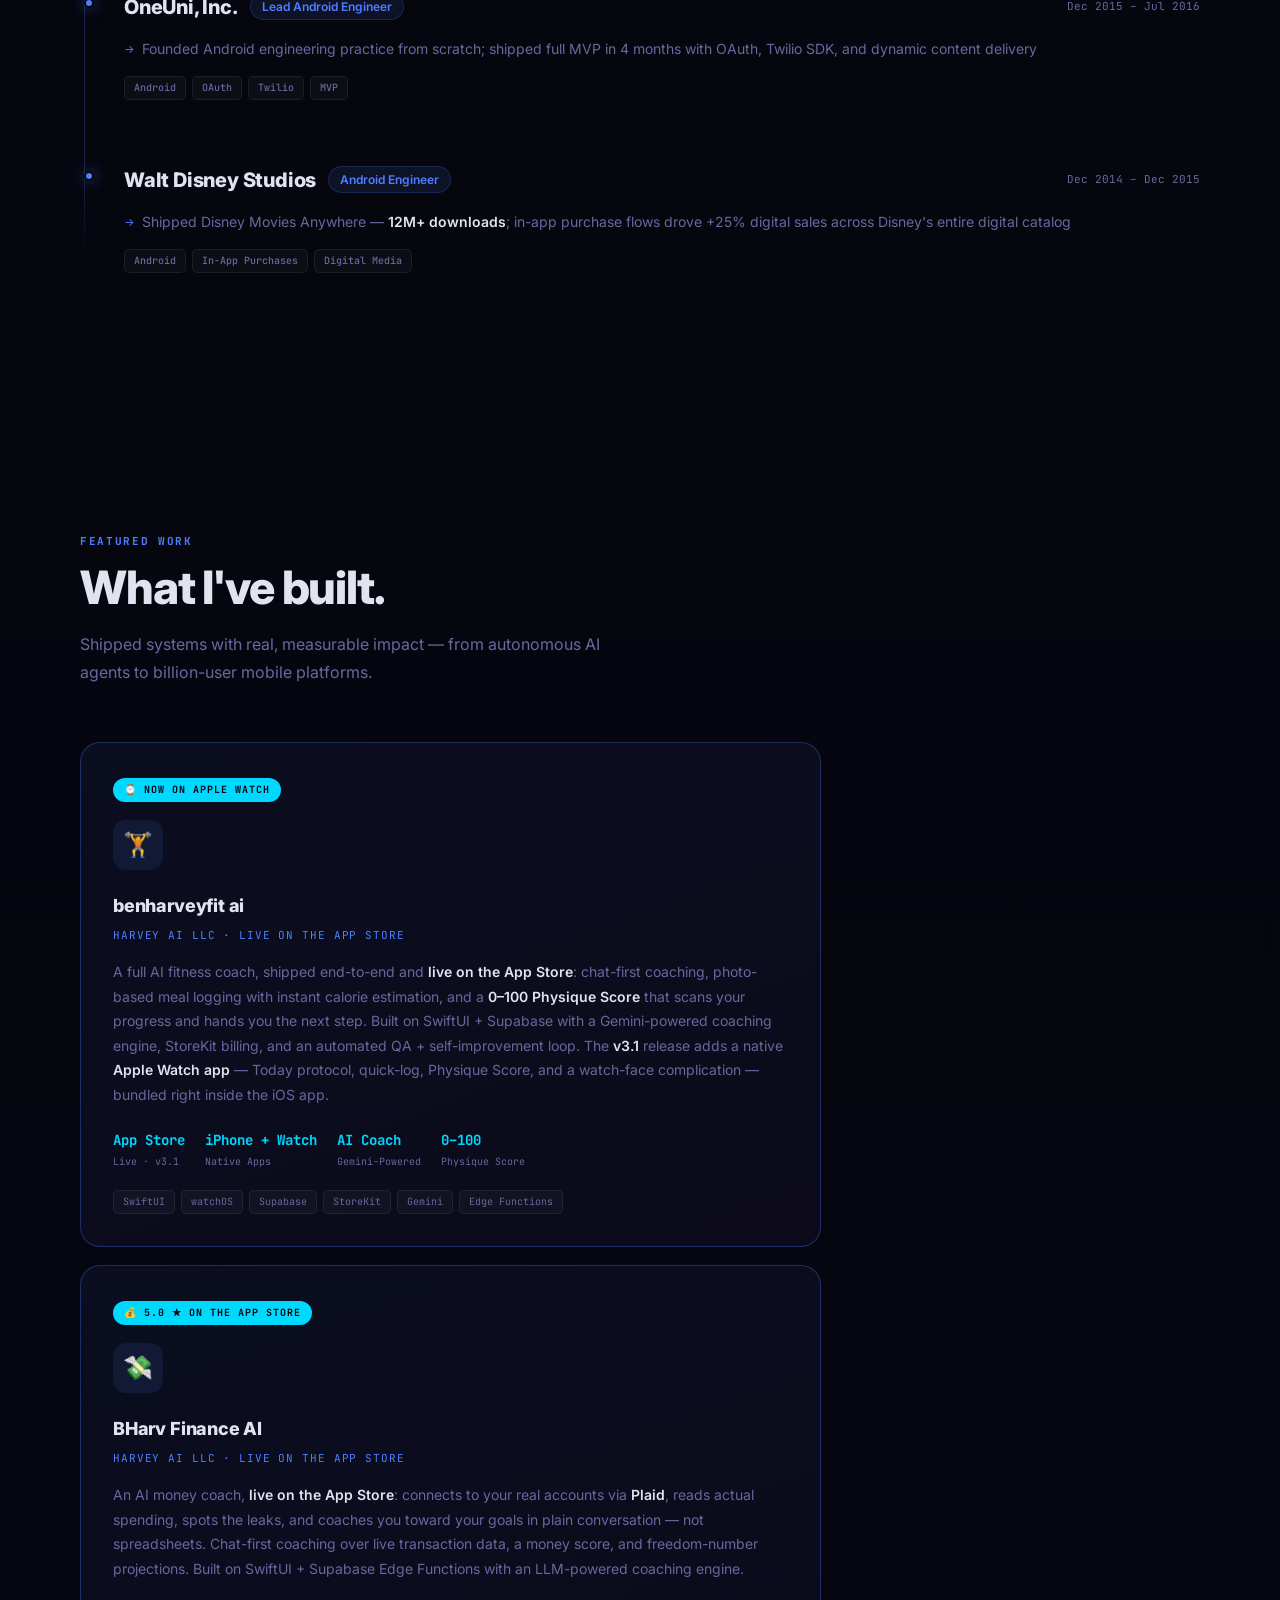
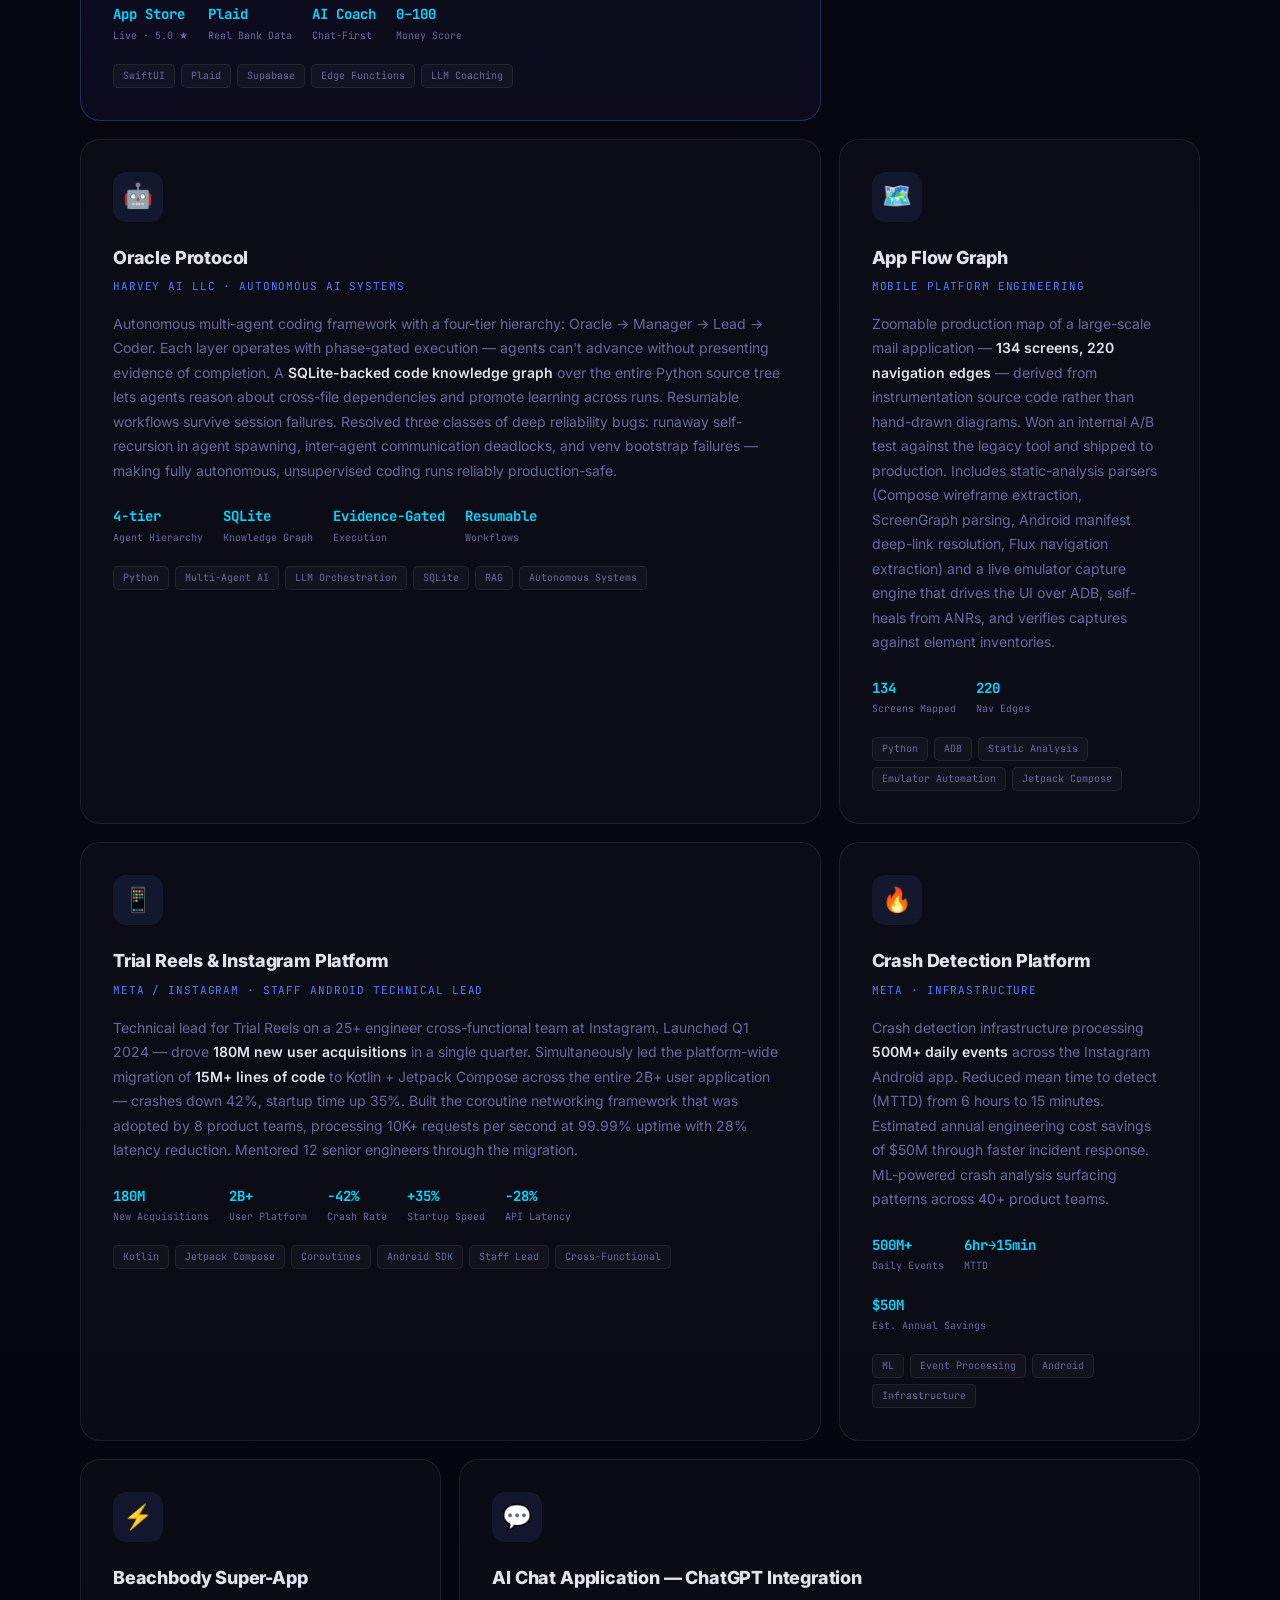
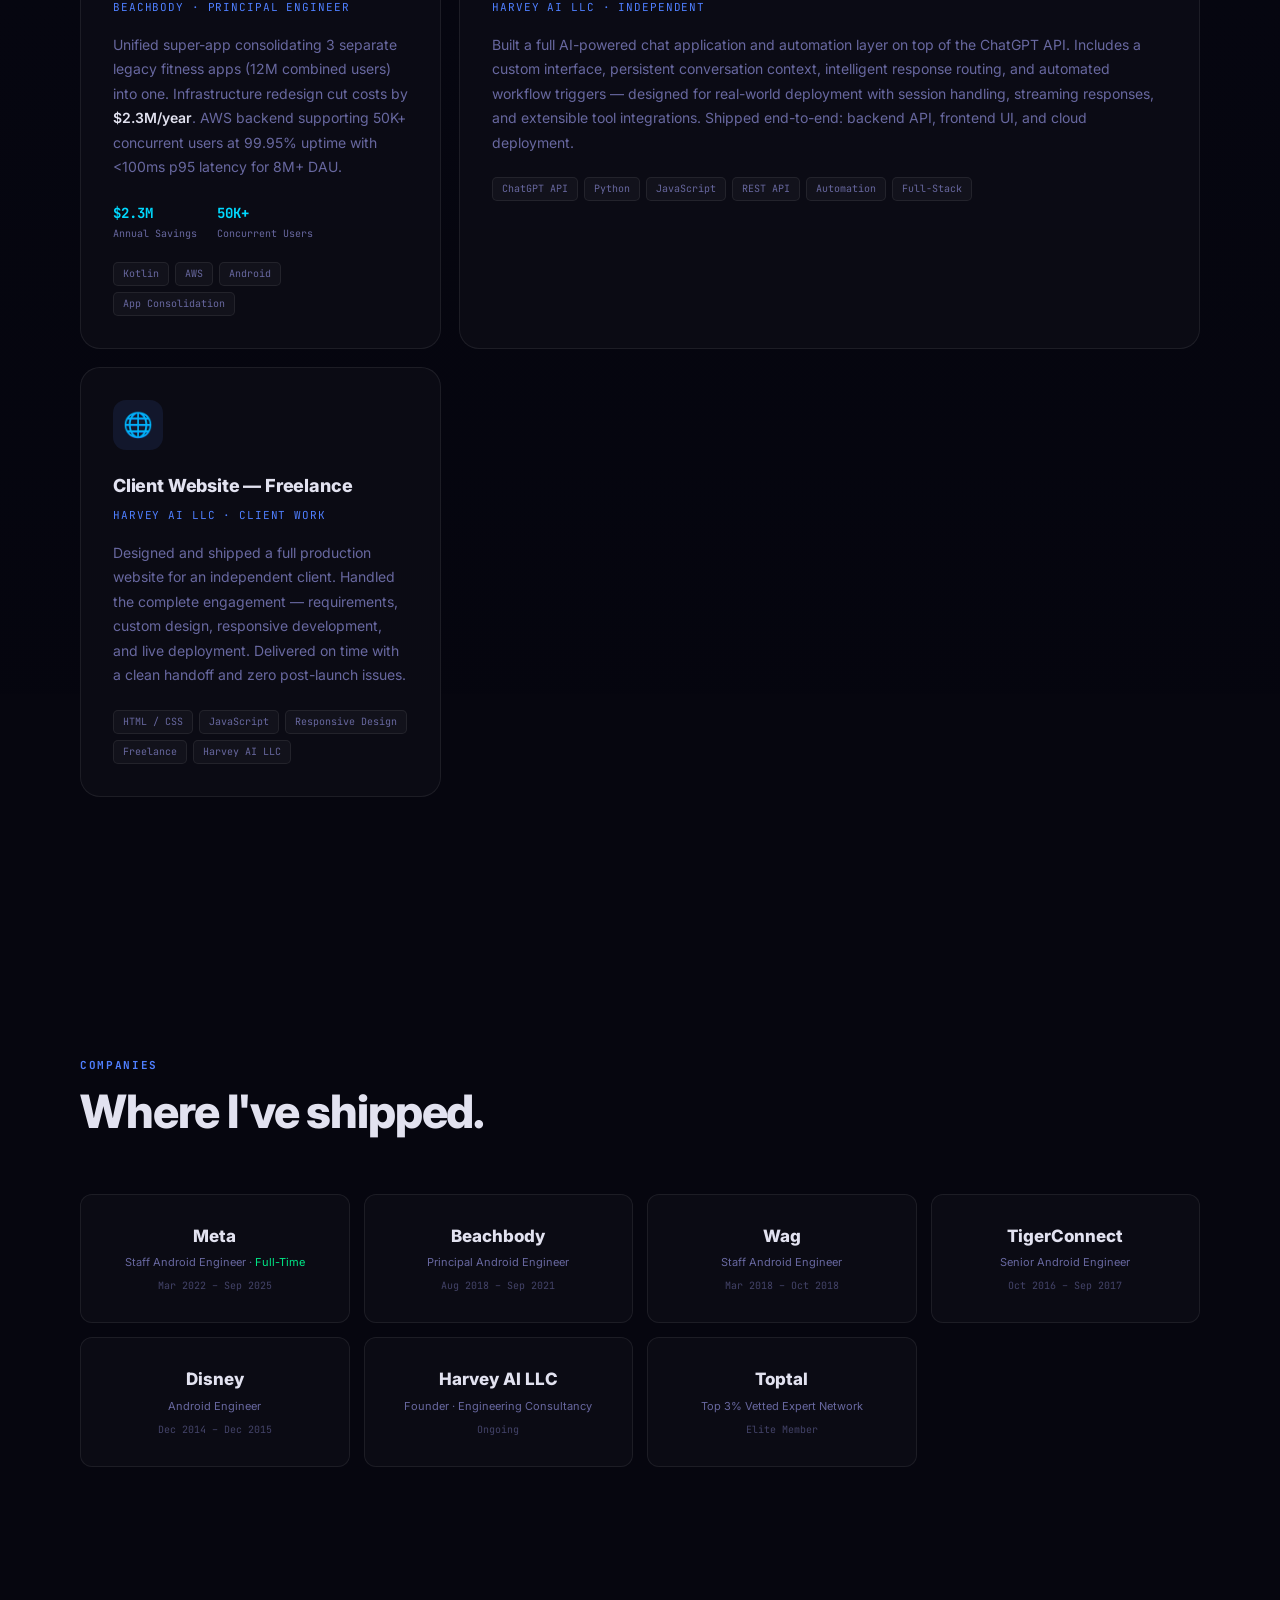
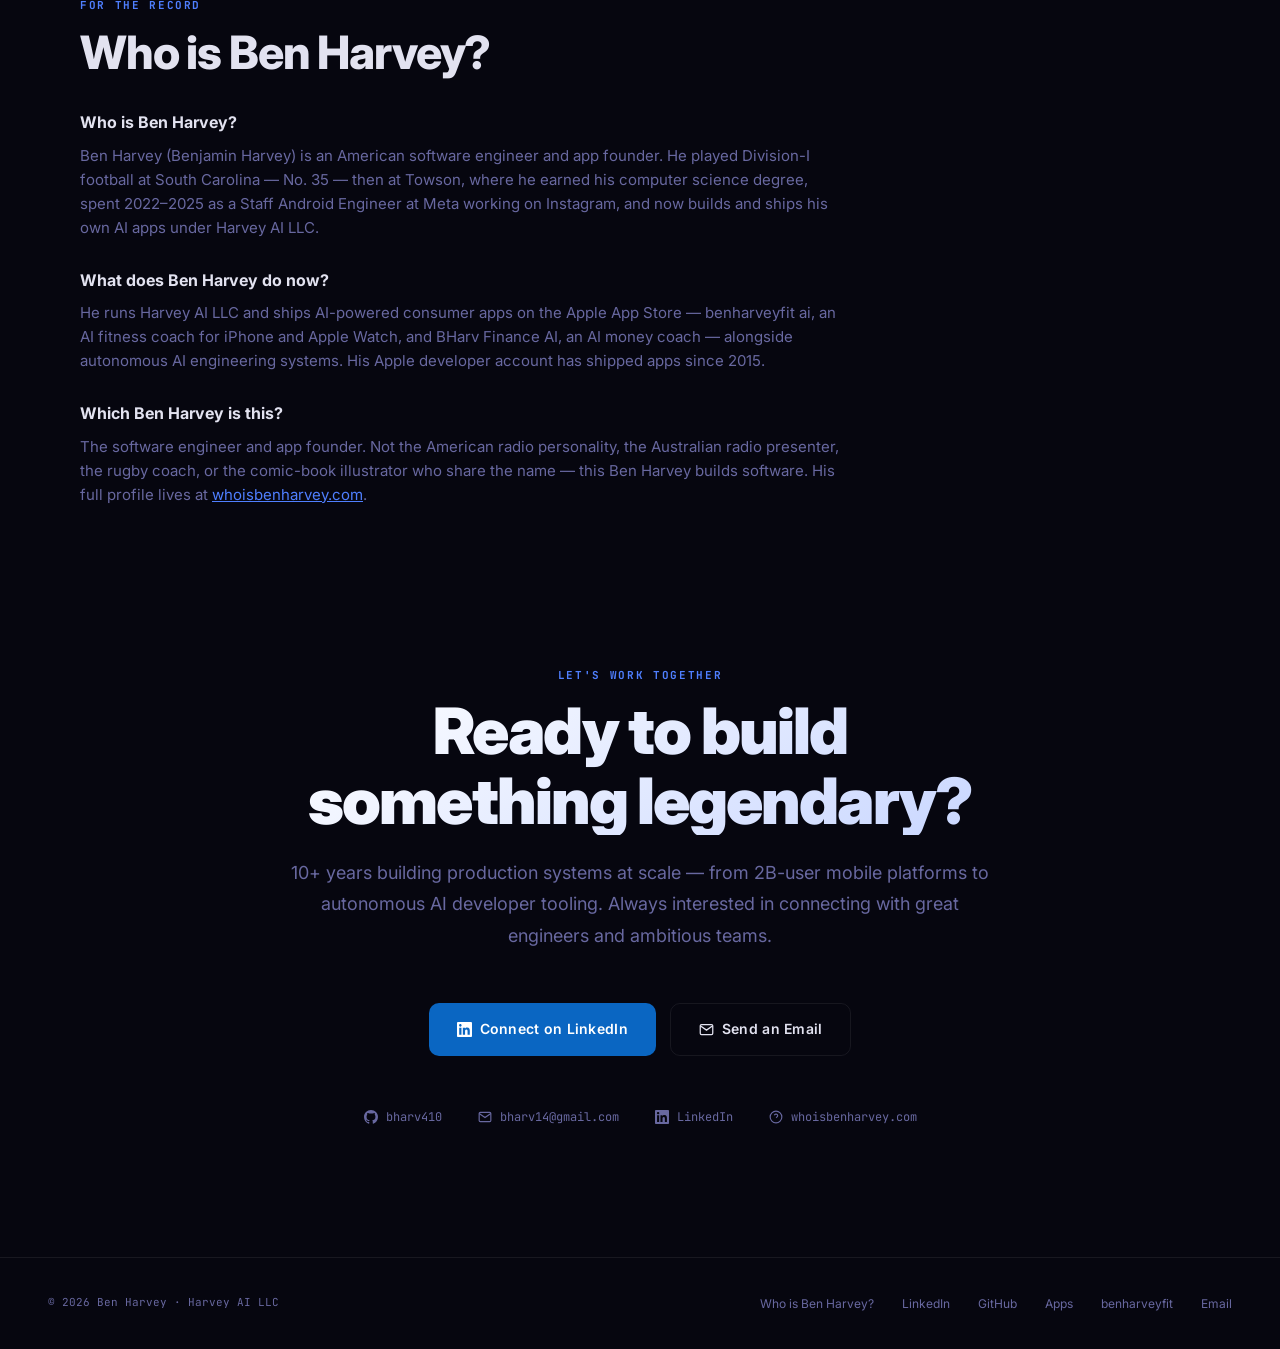
==== commit 3eac029d: "Remove employer-identifying infra tools, emulator card, and home-city mentions Co-Authored-By: Claud" ====
--- a/index.html
+++ b/index.html
@@ -5,7 +5,7 @@
   <meta charset="UTF-8">
   <meta name="viewport" content="width=device-width, initial-scale=1.0">
   <title>Ben Harvey — Staff Engineer · AI Systems · Founder, Harvey AI LLC</title>
-  <meta name="description" content="Ben Harvey is a staff software engineer and app founder in Charlotte, NC — ex-Meta (Instagram), D1 football at South Carolina and Towson, now shipping AI apps on the App Store under Harvey AI LLC.">
+  <meta name="description" content="Ben Harvey is a staff software engineer and app founder — ex-Meta (Instagram), D1 football at South Carolina and Towson, now shipping AI apps on the App Store under Harvey AI LLC.">
   <meta name="author" content="Ben Harvey">
   <meta property="og:title" content="Ben Harvey — Staff Engineer · AI Systems">
   <meta property="og:description" content="Ben Harvey (Benjamin Harvey) — staff software engineer and founder of Harvey AI LLC. Ex-Meta, 2B+ users reached, AI apps live on the App Store.">
@@ -595,7 +595,6 @@
         "url": "https://whoisbenharvey.com/",
         "mainEntityOfPage": "https://benharveyai.com/",
         "jobTitle": "Staff Software Engineer and Independent Founder",
-        "homeLocation": { "@type": "Place", "name": "Charlotte, North Carolina, United States" },
         "description": "Ben Harvey is an American software engineer and independent app founder. He played Division-I football at South Carolina (No. 35) and Towson, reached Silicon Valley through Code2040, spent 2022-2025 as a Staff Android Engineer at Meta working on Instagram, and now builds and ships his own AI apps on the Apple App Store.",
         "disambiguatingDescription": "The software engineer and app founder - not the American radio personality, the Australian radio presenter, the rugby coach, or the comic-book illustrator of the same name.",
         "worksFor": { "@type": "Organization", "name": "Harvey AI LLC", "url": "https://benharveyai.com" },
@@ -622,7 +621,7 @@
           {
             "@type": "Question",
             "name": "Who is Ben Harvey?",
-            "acceptedAnswer": { "@type": "Answer", "text": "Ben Harvey (Benjamin Harvey) is an American software engineer and app founder based in Charlotte, North Carolina. He played Division-I football at South Carolina (No. 35) and Towson, where he earned his computer science degree, spent 2022-2025 as a Staff Android Engineer at Meta working on Instagram, and now builds and ships his own AI apps under Harvey AI LLC." }
+            "acceptedAnswer": { "@type": "Answer", "text": "Ben Harvey (Benjamin Harvey) is an American software engineer and app founder. He played Division-I football at South Carolina (No. 35) and Towson, where he earned his computer science degree, spent 2022-2025 as a Staff Android Engineer at Meta working on Instagram, and now builds and ships his own AI apps under Harvey AI LLC." }
           },
           {
             "@type": "Question",
@@ -751,9 +750,7 @@
     <span class="t-item"><span class="t-dot"></span>GitHub Actions</span>
     <span class="t-item"><span class="t-dot"></span>SQLite Knowledge Graphs</span>
     <span class="t-item"><span class="t-dot"></span>Espresso Instrumentation</span>
-    <span class="t-item"><span class="t-dot"></span>Screwdriver CI</span>
     <span class="t-item"><span class="t-dot"></span>MLX Model Publishing</span>
-    <span class="t-item"><span class="t-dot"></span>Nested-Virt Cloud Emulation</span>
     <!-- duplicate for seamless loop -->
     <span class="t-item"><span class="t-dot"></span>Python</span>
     <span class="t-item"><span class="t-dot"></span>Kotlin / Java</span>
@@ -771,9 +768,7 @@
     <span class="t-item"><span class="t-dot"></span>GitHub Actions</span>
     <span class="t-item"><span class="t-dot"></span>SQLite Knowledge Graphs</span>
     <span class="t-item"><span class="t-dot"></span>Espresso Instrumentation</span>
-    <span class="t-item"><span class="t-dot"></span>Screwdriver CI</span>
     <span class="t-item"><span class="t-dot"></span>MLX Model Publishing</span>
-    <span class="t-item"><span class="t-dot"></span>Nested-Virt Cloud Emulation</span>
   </div>
 </div>
 
@@ -937,11 +932,7 @@
           <span class="sk-tag">Kubernetes</span>
           <span class="sk-tag">Terraform</span>
           <span class="sk-tag">GitHub Actions</span>
-          <span class="sk-tag">Screwdriver CI</span>
-          <span class="sk-tag">Athenz / ZTS Auth</span>
           <span class="sk-tag">Docker</span>
-          <span class="sk-tag">Nested Virtualization</span>
-          <span class="sk-tag">IAP Tunnels</span>
           <span class="sk-tag">Artifactory</span>
         </div>
       </div>
@@ -1275,24 +1266,6 @@
         </div>
       </div>
 
-      <div class="proj-card reveal d3 tilt">
-        <div class="proj-icon">☁️</div>
-        <div class="proj-title">Cloud Emulator Infrastructure</div>
-        <div class="proj-co">Cloud Infrastructure Engineering</div>
-        <p class="proj-desc">
-          Containerized Android emulator running on nested-virtualization GCE instances, driven over
-          an IAP tunnel. Serial-agnostic capture pipeline for automated UI testing at cloud scale —
-          enables headless Android test execution at Google Cloud speed without physical devices.
-        </p>
-        <div class="proj-chips">
-          <span class="proj-chip">GCP</span>
-          <span class="proj-chip">Nested Virt</span>
-          <span class="proj-chip">Docker</span>
-          <span class="proj-chip">IAP</span>
-          <span class="proj-chip">ADB</span>
-          <span class="proj-chip">Android Emulator</span>
-        </div>
-      </div>
 
       <div class="proj-card wide reveal tilt">
         <div class="proj-icon">💬</div>
@@ -1386,7 +1359,7 @@
     <div style="max-width:760px;margin-top:32px;display:flex;flex-direction:column;gap:28px">
       <div class="reveal">
         <h3 style="font-size:16px;font-weight:700;margin-bottom:8px;color:var(--text)">Who is Ben Harvey?</h3>
-        <p style="color:var(--muted);font-size:15px">Ben Harvey (Benjamin Harvey) is an American software engineer and app founder based in Charlotte, North Carolina. He played Division-I football at South Carolina — No. 35 — then at Towson, where he earned his computer science degree, spent 2022–2025 as a Staff Android Engineer at Meta working on Instagram, and now builds and ships his own AI apps under Harvey AI LLC.</p>
+        <p style="color:var(--muted);font-size:15px">Ben Harvey (Benjamin Harvey) is an American software engineer and app founder. He played Division-I football at South Carolina — No. 35 — then at Towson, where he earned his computer science degree, spent 2022–2025 as a Staff Android Engineer at Meta working on Instagram, and now builds and ships his own AI apps under Harvey AI LLC.</p>
       </div>
       <div class="reveal">
         <h3 style="font-size:16px;font-weight:700;margin-bottom:8px;color:var(--text)">What does Ben Harvey do now?</h3>
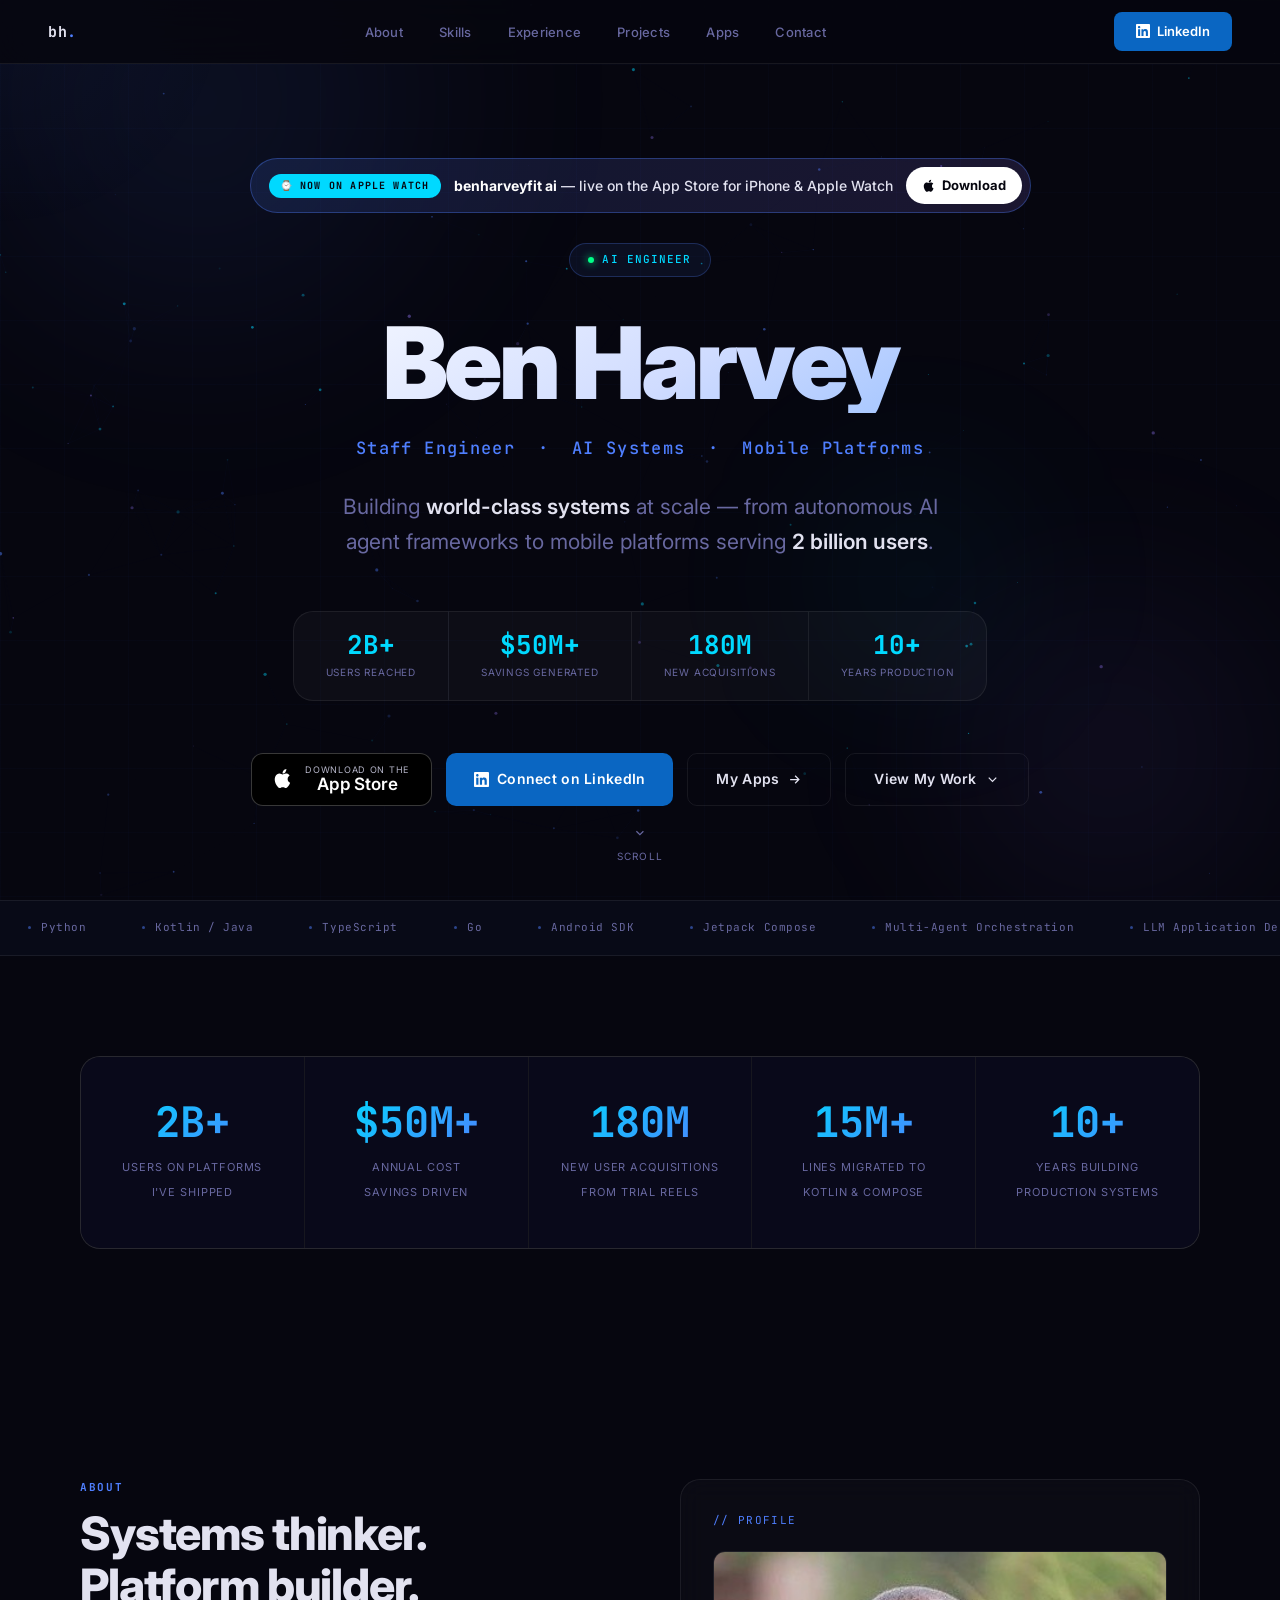
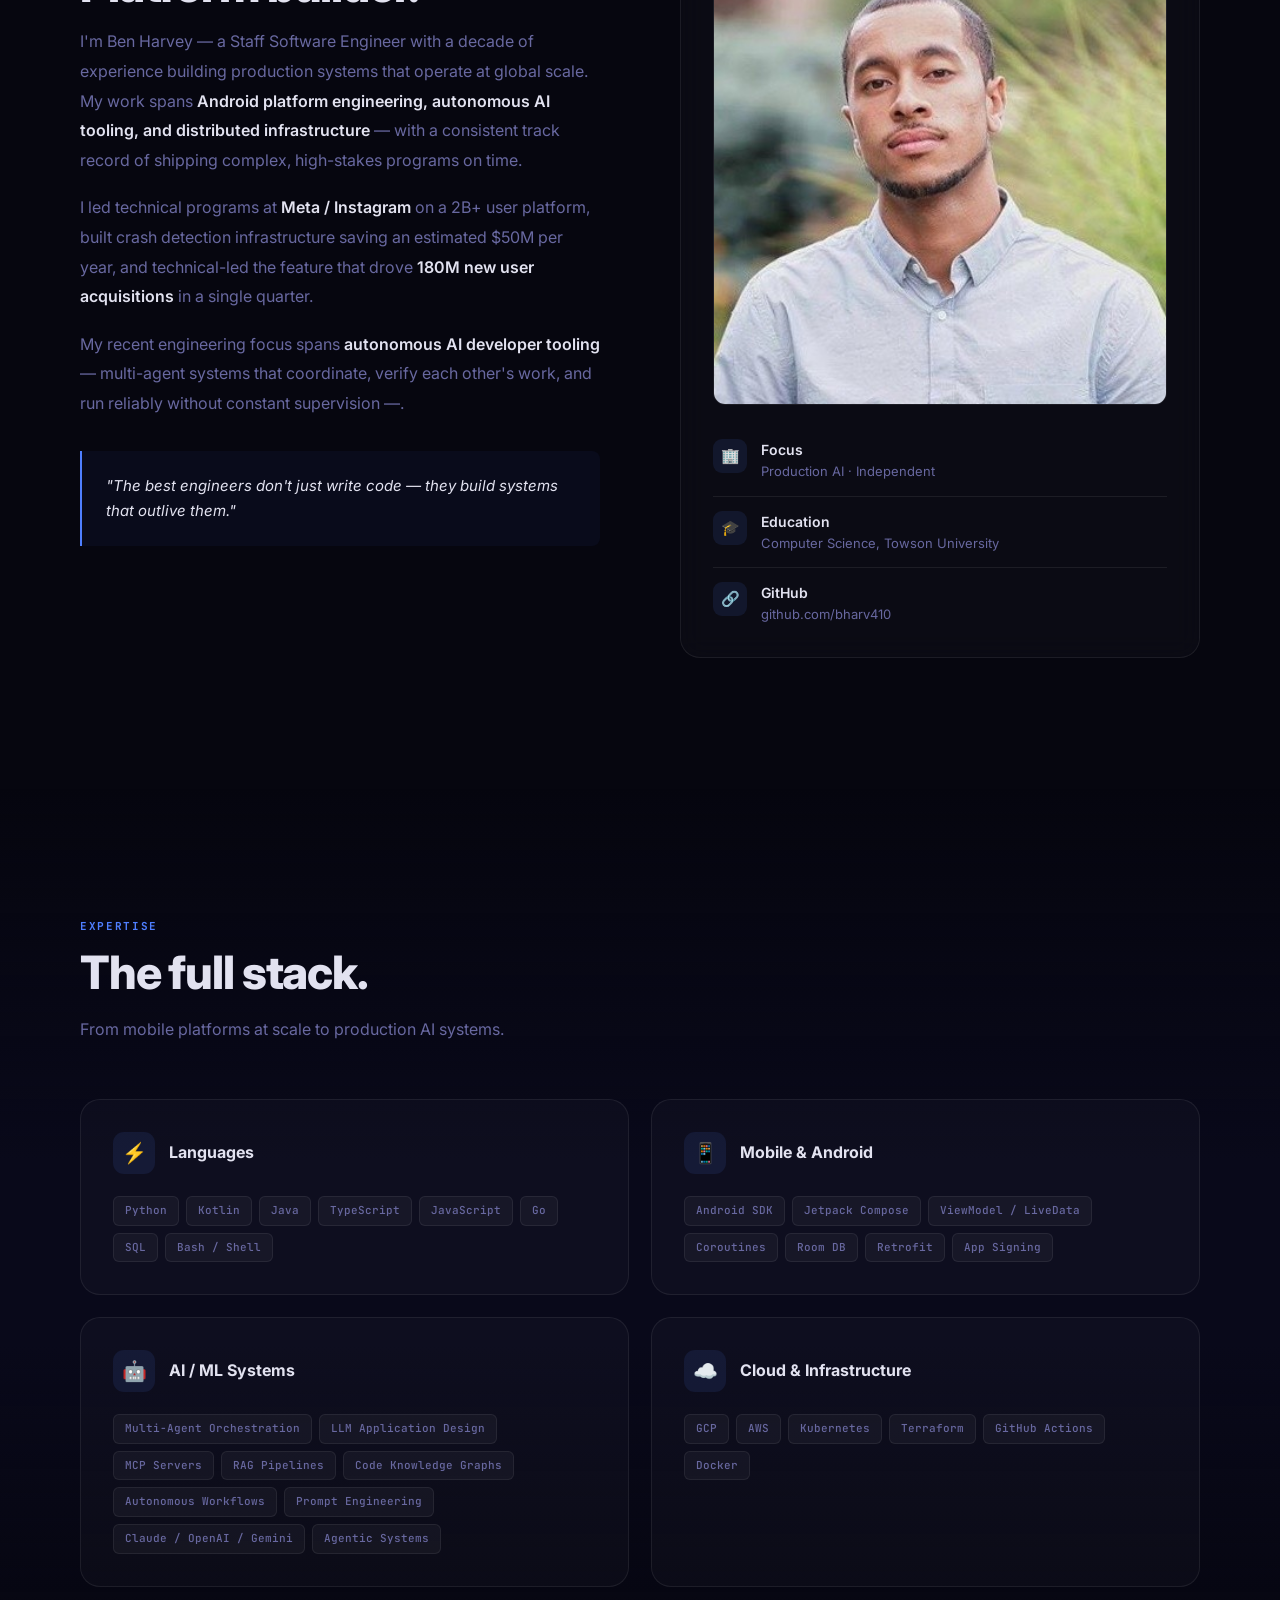
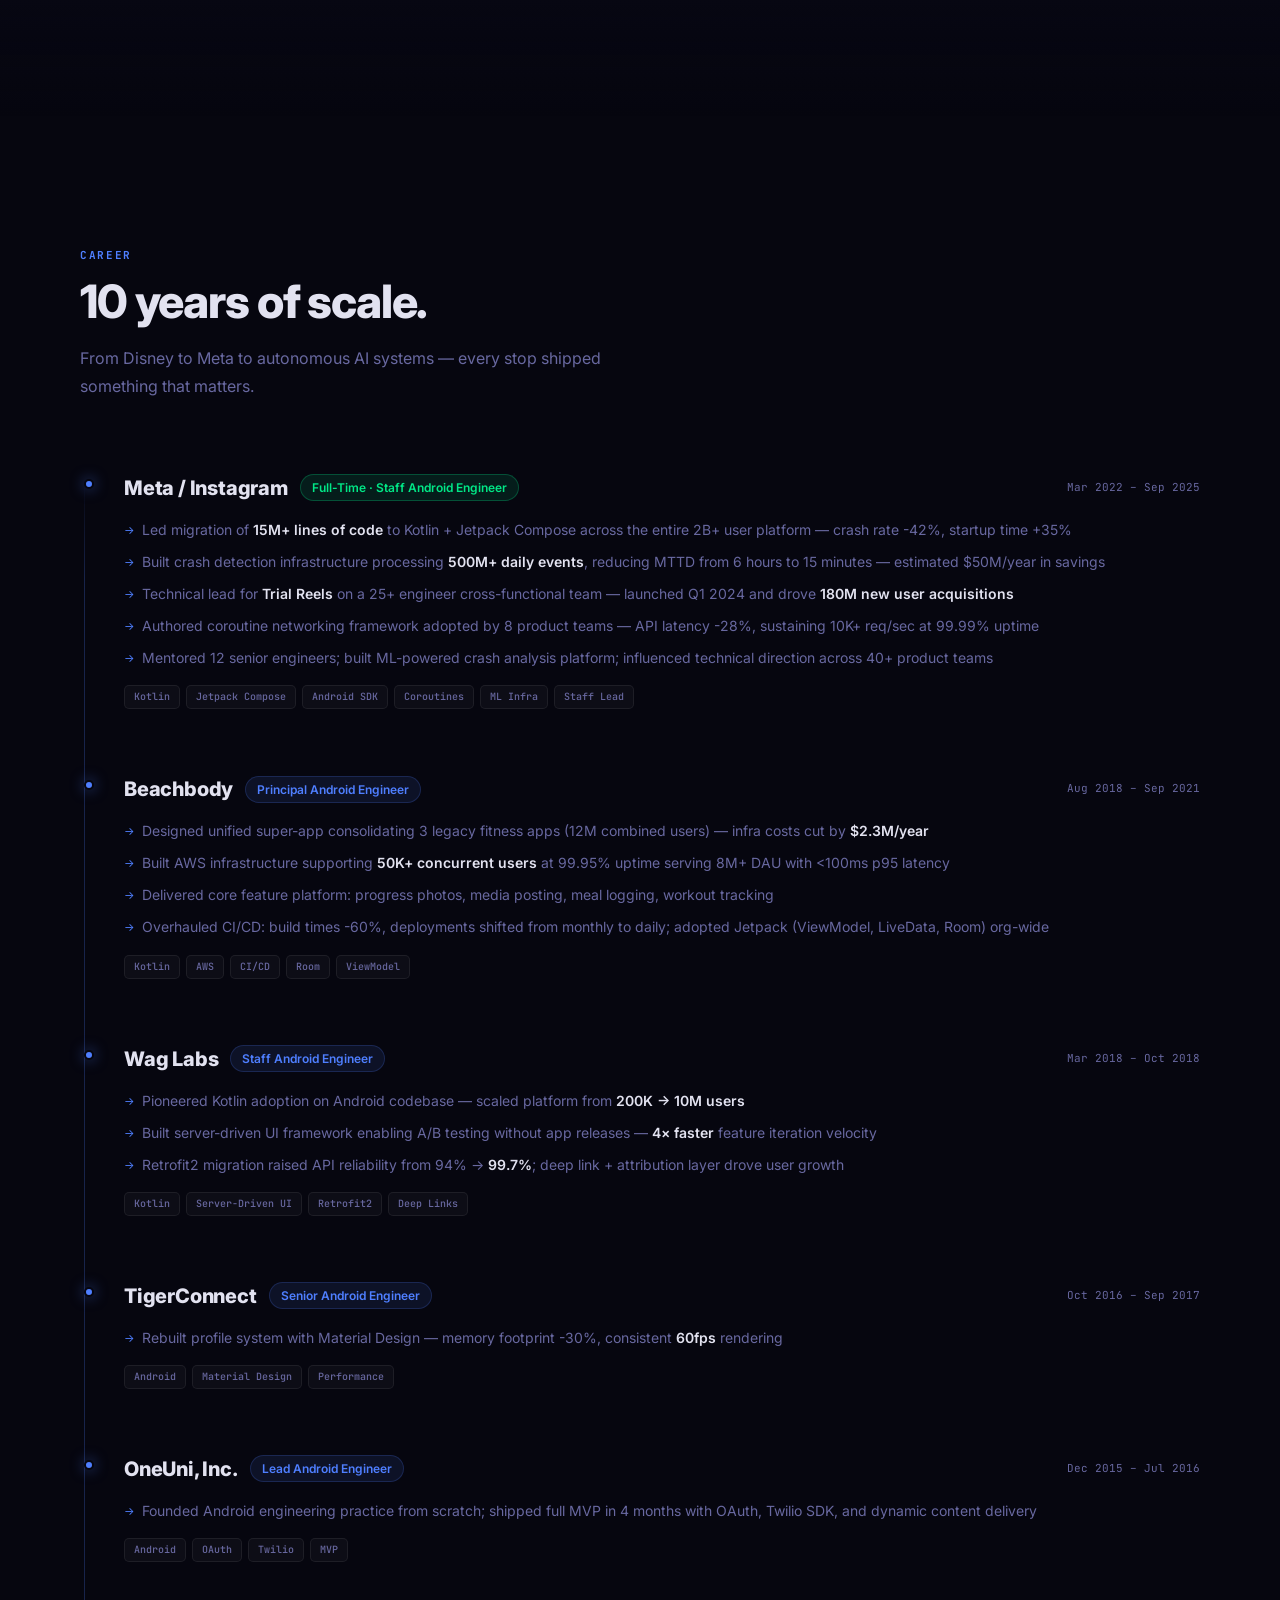
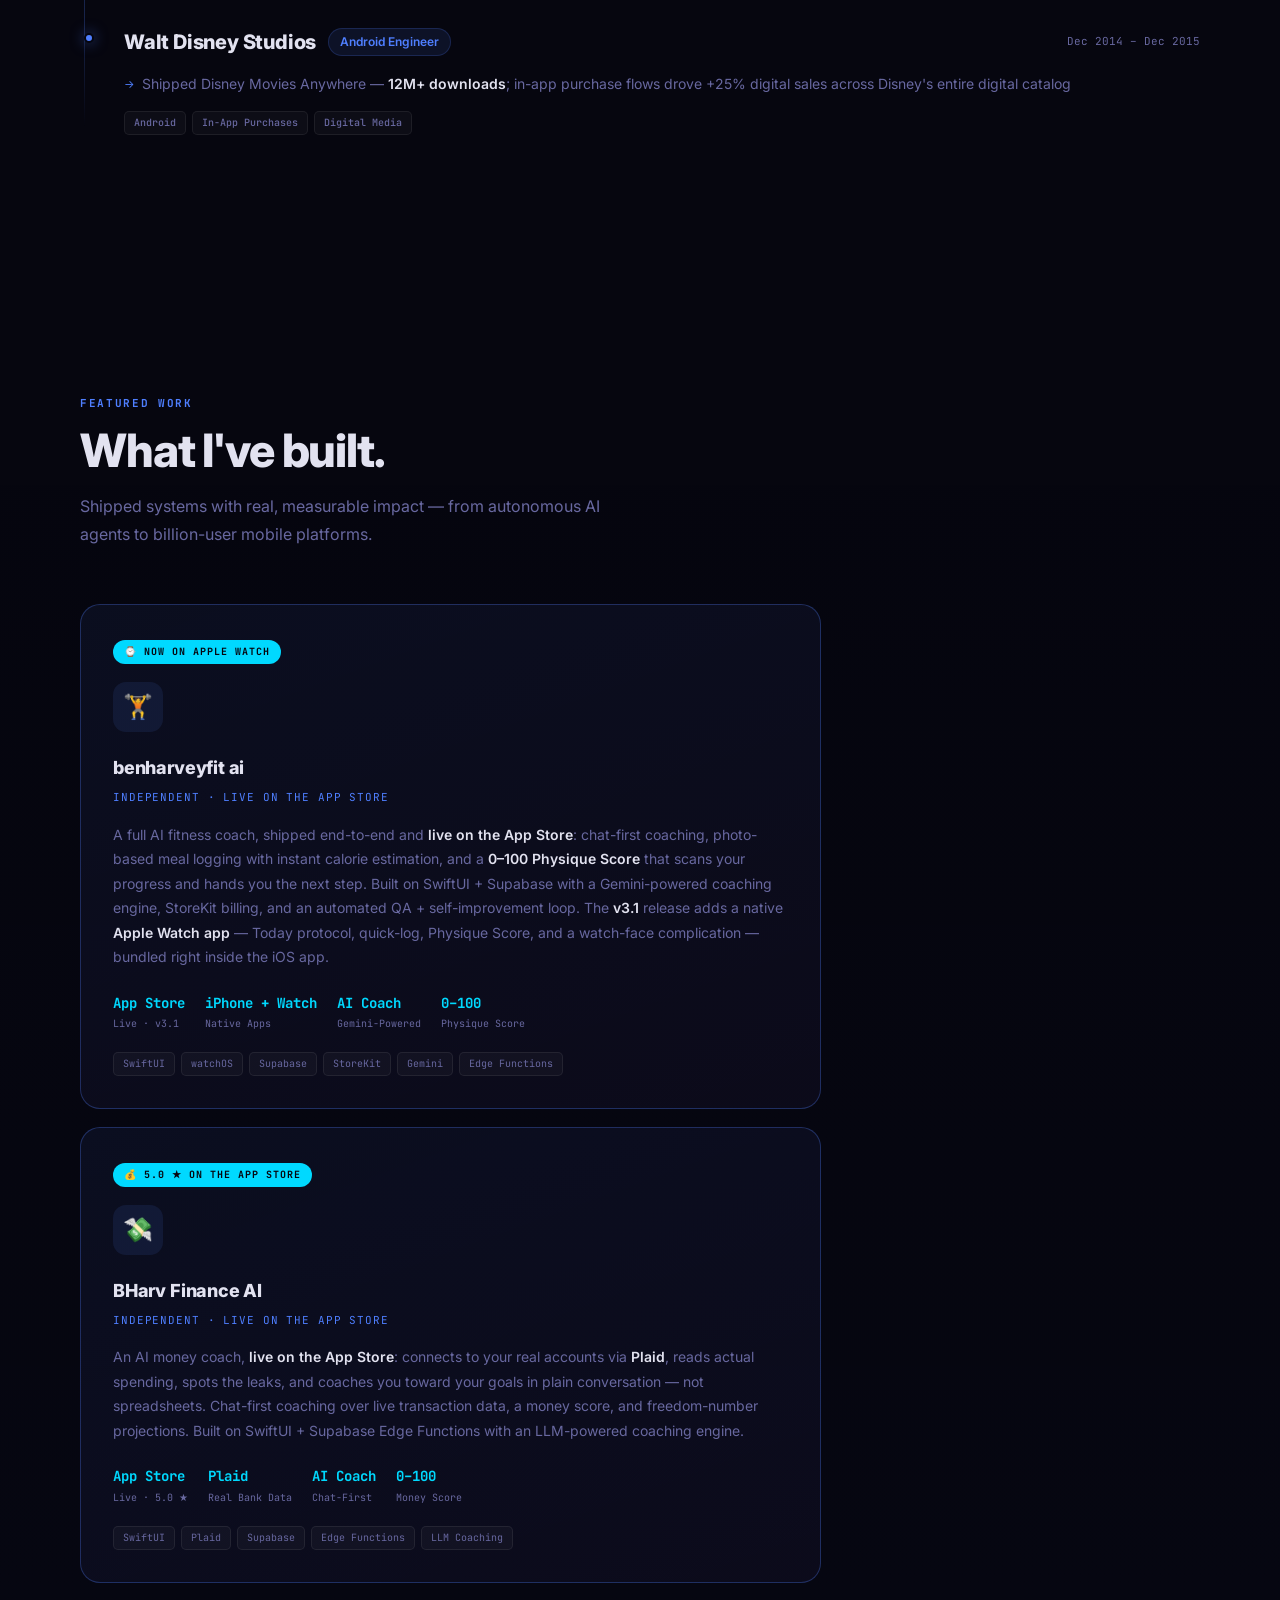
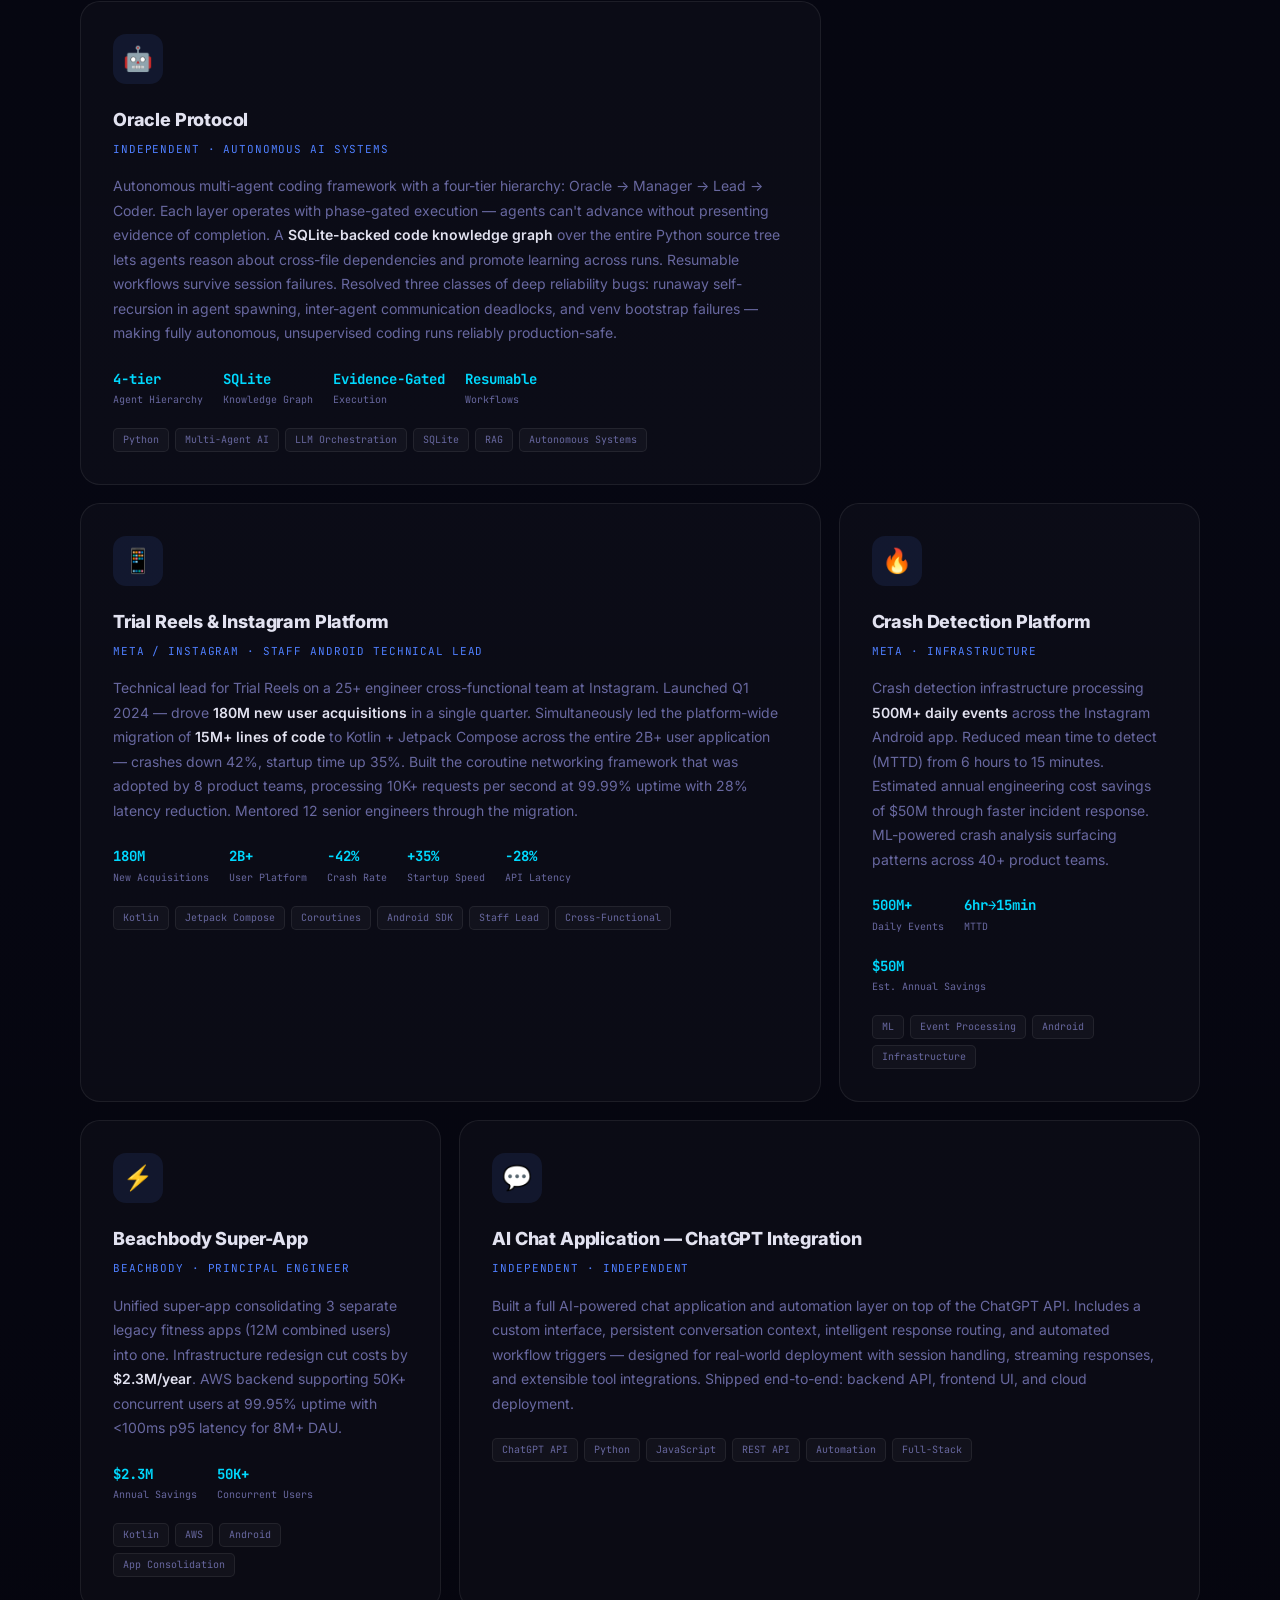
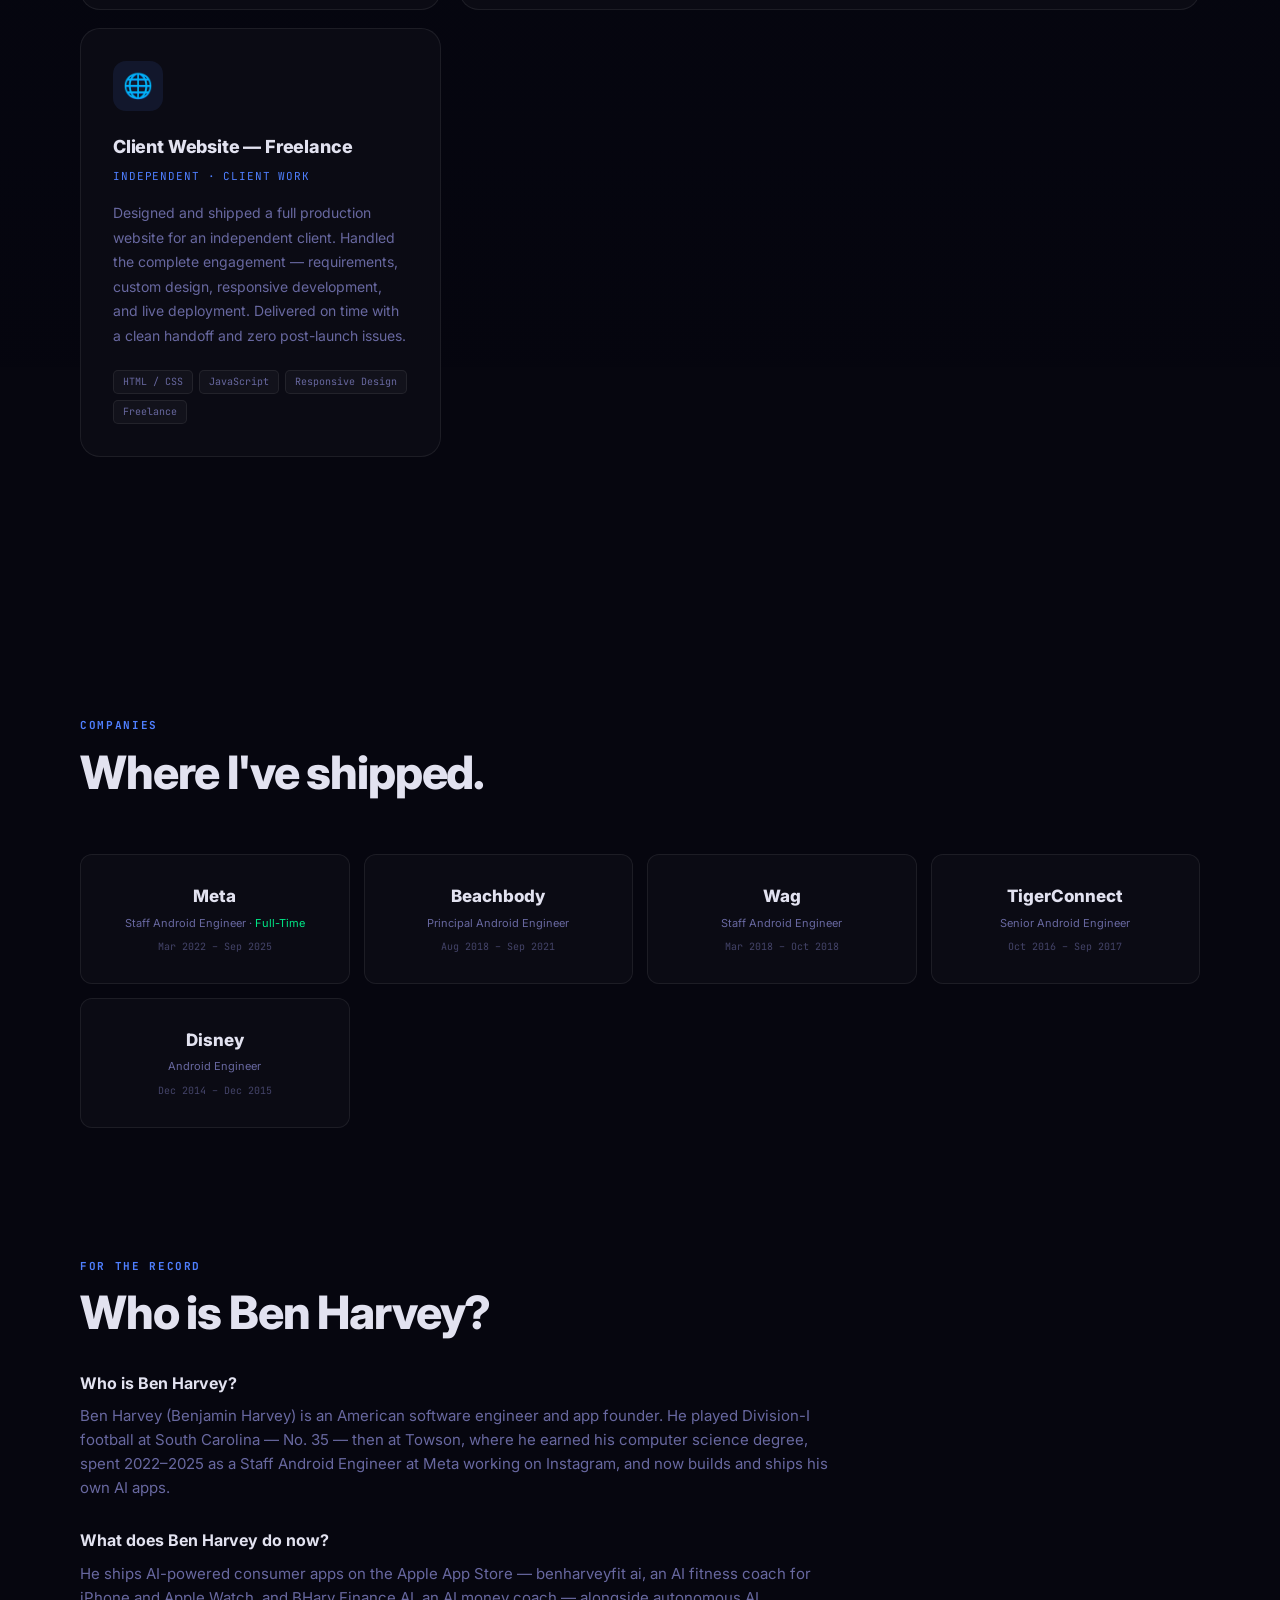
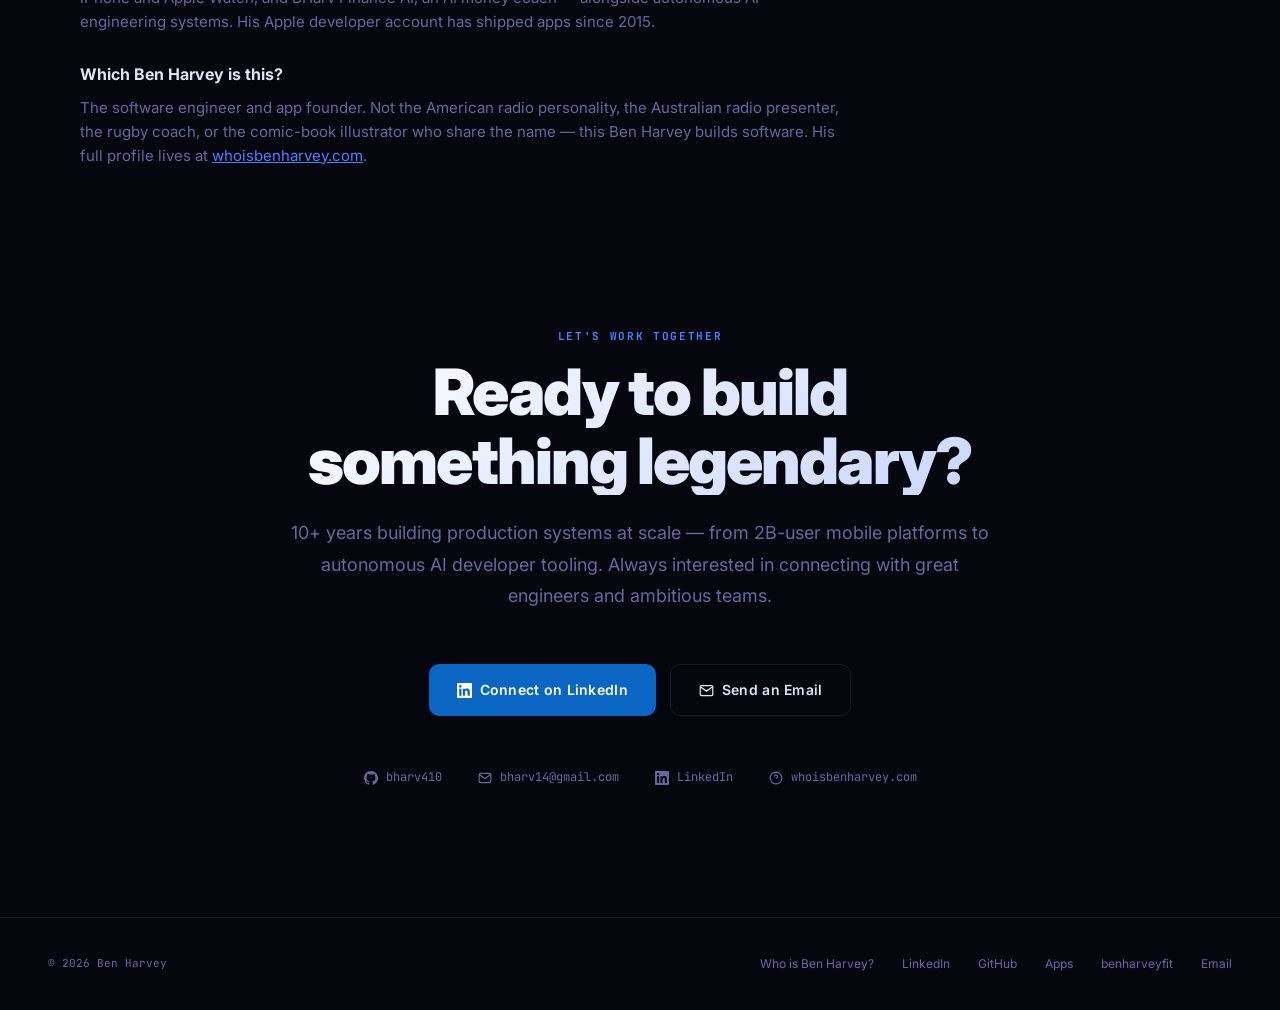
==== commit bb505aad: "Remove employer-identifying project/skills, contractor-network card, and unregistered-entity claims " ====
--- a/index.html
+++ b/index.html
@@ -4,11 +4,11 @@
   <meta name="google-site-verification" content="k7NcCXahUIgfXsaROUYcb1HzZJHiBhJk4wInGHCRyTU"/>
   <meta charset="UTF-8">
   <meta name="viewport" content="width=device-width, initial-scale=1.0">
-  <title>Ben Harvey — Staff Engineer · AI Systems · Founder, Harvey AI LLC</title>
-  <meta name="description" content="Ben Harvey is a staff software engineer and app founder — ex-Meta (Instagram), D1 football at South Carolina and Towson, now shipping AI apps on the App Store under Harvey AI LLC.">
+  <title>Ben Harvey — AI Engineer · Ex-Meta Staff</title>
+  <meta name="description" content="Ben Harvey is a staff software engineer and app founder — ex-Meta (Instagram), D1 football at South Carolina and Towson, now shipping AI apps on the App Store.">
   <meta name="author" content="Ben Harvey">
   <meta property="og:title" content="Ben Harvey — Staff Engineer · AI Systems">
-  <meta property="og:description" content="Ben Harvey (Benjamin Harvey) — staff software engineer and founder of Harvey AI LLC. Ex-Meta, 2B+ users reached, AI apps live on the App Store.">
+  <meta property="og:description" content="Ben Harvey (Benjamin Harvey) — AI engineer and app founder. Ex-Meta, 2B+ users reached, AI apps live on the App Store.">
   <meta property="og:url" content="https://benharveyai.com/">
   <meta property="og:type" content="profile">
   <meta property="og:site_name" content="Ben Harvey — benharveyai.com">
@@ -17,7 +17,7 @@
   <meta property="og:image:height" content="630">
   <meta name="twitter:card" content="summary_large_image">
   <meta name="twitter:title" content="Ben Harvey — Staff Engineer · AI Systems">
-  <meta name="twitter:description" content="Ben Harvey — staff software engineer and founder of Harvey AI LLC. Ex-Meta, AI apps live on the App Store.">
+  <meta name="twitter:description" content="Ben Harvey — AI engineer and app founder. Ex-Meta, AI apps live on the App Store.">
   <meta name="twitter:image" content="https://benharveyai.com/og-card.png">
   <link rel="canonical" href="https://benharveyai.com/">
   <link rel="preconnect" href="https://fonts.googleapis.com">
@@ -597,7 +597,6 @@
         "jobTitle": "Staff Software Engineer and Independent Founder",
         "description": "Ben Harvey is an American software engineer and independent app founder. He played Division-I football at South Carolina (No. 35) and Towson, reached Silicon Valley through Code2040, spent 2022-2025 as a Staff Android Engineer at Meta working on Instagram, and now builds and ships his own AI apps on the Apple App Store.",
         "disambiguatingDescription": "The software engineer and app founder - not the American radio personality, the Australian radio presenter, the rugby coach, or the comic-book illustrator of the same name.",
-        "worksFor": { "@type": "Organization", "name": "Harvey AI LLC", "url": "https://benharveyai.com" },
         "knowsAbout": ["Artificial intelligence", "Autonomous AI agents", "Android platform engineering", "iOS development", "Mobile infrastructure", "Developer tooling"],
         "alumniOf": [
           { "@type": "CollegeOrUniversity", "name": "University of South Carolina" },
@@ -621,12 +620,12 @@
           {
             "@type": "Question",
             "name": "Who is Ben Harvey?",
-            "acceptedAnswer": { "@type": "Answer", "text": "Ben Harvey (Benjamin Harvey) is an American software engineer and app founder. He played Division-I football at South Carolina (No. 35) and Towson, where he earned his computer science degree, spent 2022-2025 as a Staff Android Engineer at Meta working on Instagram, and now builds and ships his own AI apps under Harvey AI LLC." }
+            "acceptedAnswer": { "@type": "Answer", "text": "Ben Harvey (Benjamin Harvey) is an American software engineer and app founder. He played Division-I football at South Carolina (No. 35) and Towson, where he earned his computer science degree, spent 2022-2025 as a Staff Android Engineer at Meta working on Instagram, and now builds and ships his own AI apps." }
           },
           {
             "@type": "Question",
             "name": "What does Ben Harvey do now?",
-            "acceptedAnswer": { "@type": "Answer", "text": "Ben Harvey runs Harvey AI LLC and ships AI-powered consumer apps on the Apple App Store — benharveyfit ai, an AI fitness coach for iPhone and Apple Watch, and BHarv Finance AI, an AI money coach — alongside autonomous AI engineering systems. His Apple developer account has shipped apps since 2015." }
+            "acceptedAnswer": { "@type": "Answer", "text": "Ben Harvey ships AI-powered consumer apps on the Apple App Store — benharveyfit ai, an AI fitness coach for iPhone and Apple Watch, and BHarv Finance AI, an AI money coach — alongside autonomous AI engineering systems. His Apple developer account has shipped apps since 2015." }
           },
           {
             "@type": "Question",
@@ -678,7 +677,7 @@
         Download
       </span>
     </a>
-    <div class="h-badge">Harvey AI LLC</div>
+    <div class="h-badge">AI Engineer</div>
     <h1 class="h-name">Ben Harvey</h1>
     <div class="h-title">Staff Engineer &nbsp;·&nbsp; AI Systems &nbsp;·&nbsp; Mobile Platforms</div>
     <p class="h-tagline">
@@ -745,12 +744,9 @@
     <span class="t-item"><span class="t-dot"></span>MCP Servers</span>
     <span class="t-item"><span class="t-dot"></span>RAG Pipelines</span>
     <span class="t-item"><span class="t-dot"></span>GCP · AWS · Kubernetes</span>
-    <span class="t-item"><span class="t-dot"></span>ADB / UIAutomator</span>
     <span class="t-item"><span class="t-dot"></span>Terraform</span>
     <span class="t-item"><span class="t-dot"></span>GitHub Actions</span>
     <span class="t-item"><span class="t-dot"></span>SQLite Knowledge Graphs</span>
-    <span class="t-item"><span class="t-dot"></span>Espresso Instrumentation</span>
-    <span class="t-item"><span class="t-dot"></span>MLX Model Publishing</span>
     <!-- duplicate for seamless loop -->
     <span class="t-item"><span class="t-dot"></span>Python</span>
     <span class="t-item"><span class="t-dot"></span>Kotlin / Java</span>
@@ -763,12 +759,9 @@
     <span class="t-item"><span class="t-dot"></span>MCP Servers</span>
     <span class="t-item"><span class="t-dot"></span>RAG Pipelines</span>
     <span class="t-item"><span class="t-dot"></span>GCP · AWS · Kubernetes</span>
-    <span class="t-item"><span class="t-dot"></span>ADB / UIAutomator</span>
     <span class="t-item"><span class="t-dot"></span>Terraform</span>
     <span class="t-item"><span class="t-dot"></span>GitHub Actions</span>
     <span class="t-item"><span class="t-dot"></span>SQLite Knowledge Graphs</span>
-    <span class="t-item"><span class="t-dot"></span>Espresso Instrumentation</span>
-    <span class="t-item"><span class="t-dot"></span>MLX Model Publishing</span>
   </div>
 </div>
 
@@ -820,7 +813,7 @@
           in a single quarter.
         </p>
         <p>
-          My recent engineering focus spans <strong>autonomous AI developer tooling</strong> — multi-agent systems that coordinate, verify each other's work, and run reliably without constant supervision — alongside <strong>deep Android platform instrumentation</strong> and cloud-scale mobile test infrastructure.
+          My recent engineering focus spans <strong>autonomous AI developer tooling</strong> — multi-agent systems that coordinate, verify each other's work, and run reliably without constant supervision —.
         </p>
         <blockquote class="about-quote">
           "The best engineers don't just write code — they build systems that outlive them."
@@ -834,8 +827,8 @@
           <div class="ac-row">
             <div class="ac-icon">🏢</div>
             <div class="ac-text">
-              <strong>Entity</strong>
-              Harvey AI LLC — Independent Engineering
+              <strong>Focus</strong>
+              Production AI · Independent
             </div>
           </div>
           <div class="ac-row">
@@ -864,7 +857,7 @@
     <div class="skills-header reveal">
       <div class="s-label">Expertise</div>
       <h2 class="s-title">The full stack.</h2>
-      <p class="s-desc">From on-device instrumentation to autonomous AI systems and cloud infrastructure.</p>
+      <p class="s-desc">From mobile platforms at scale to production AI systems.</p>
     </div>
     <div class="skills-grid">
       <div class="sk-cat reveal d1">
@@ -891,16 +884,11 @@
         <div class="sk-tags">
           <span class="sk-tag">Android SDK</span>
           <span class="sk-tag">Jetpack Compose</span>
-          <span class="sk-tag">Flux Architecture</span>
-          <span class="sk-tag">ADB / UIAutomator</span>
-          <span class="sk-tag">Espresso</span>
-          <span class="sk-tag">Emulator Automation</span>
           <span class="sk-tag">ViewModel / LiveData</span>
           <span class="sk-tag">Coroutines</span>
           <span class="sk-tag">Room DB</span>
           <span class="sk-tag">Retrofit</span>
           <span class="sk-tag">App Signing</span>
-          <span class="sk-tag">Mobile CI</span>
         </div>
       </div>
       <div class="sk-cat reveal d3">
@@ -914,7 +902,6 @@
           <span class="sk-tag">MCP Servers</span>
           <span class="sk-tag">RAG Pipelines</span>
           <span class="sk-tag">Code Knowledge Graphs</span>
-          <span class="sk-tag">MLX Model Publishing</span>
           <span class="sk-tag">Autonomous Workflows</span>
           <span class="sk-tag">Prompt Engineering</span>
           <span class="sk-tag">Claude / OpenAI / Gemini</span>
@@ -927,13 +914,12 @@
           <div class="sk-name">Cloud &amp; Infrastructure</div>
         </div>
         <div class="sk-tags">
-          <span class="sk-tag">GCP (GKE, BigQuery, GCE)</span>
+          <span class="sk-tag">GCP</span>
           <span class="sk-tag">AWS</span>
           <span class="sk-tag">Kubernetes</span>
           <span class="sk-tag">Terraform</span>
           <span class="sk-tag">GitHub Actions</span>
           <span class="sk-tag">Docker</span>
-          <span class="sk-tag">Artifactory</span>
         </div>
       </div>
     </div>
@@ -1086,7 +1072,7 @@
         <div class="proj-badge">⌚ Now on Apple Watch</div>
         <div class="proj-icon">🏋️</div>
         <div class="proj-title">benharveyfit ai</div>
-        <div class="proj-co">Harvey AI LLC · Live on the App Store</div>
+        <div class="proj-co">Independent · Live on the App Store</div>
         <p class="proj-desc">
           A full AI fitness coach, shipped end-to-end and <strong>live on the App Store</strong>: chat-first
           coaching, photo-based meal logging with instant calorie estimation, and a <strong>0–100 Physique
@@ -1115,7 +1101,7 @@
         <div class="proj-badge">💰 5.0 ★ on the App Store</div>
         <div class="proj-icon">💸</div>
         <div class="proj-title">BHarv Finance AI</div>
-        <div class="proj-co">Harvey AI LLC · Live on the App Store</div>
+        <div class="proj-co">Independent · Live on the App Store</div>
         <p class="proj-desc">
           An AI money coach, <strong>live on the App Store</strong>: connects to your real accounts via
           <strong>Plaid</strong>, reads actual spending, spots the leaks, and coaches you toward your goals
@@ -1141,7 +1127,7 @@
       <div class="proj-card wide reveal tilt">
         <div class="proj-icon">🤖</div>
         <div class="proj-title">Oracle Protocol</div>
-        <div class="proj-co">Harvey AI LLC · Autonomous AI Systems</div>
+        <div class="proj-co">Independent · Autonomous AI Systems</div>
         <p class="proj-desc">
           Autonomous multi-agent coding framework with a four-tier hierarchy: Oracle → Manager → Lead → Coder.
           Each layer operates with phase-gated execution — agents can't advance without presenting evidence of completion.
@@ -1167,30 +1153,6 @@
         </div>
       </div>
 
-      <div class="proj-card reveal d1 tilt">
-        <div class="proj-icon">🗺️</div>
-        <div class="proj-title">App Flow Graph</div>
-        <div class="proj-co">Mobile Platform Engineering</div>
-        <p class="proj-desc">
-          Zoomable production map of a large-scale mail application — <strong>134 screens, 220 navigation edges</strong> —
-          derived from instrumentation source code rather than hand-drawn diagrams. Won an internal A/B
-          test against the legacy tool and shipped to production. Includes static-analysis parsers
-          (Compose wireframe extraction, ScreenGraph parsing, Android manifest deep-link resolution, Flux
-          navigation extraction) and a live emulator capture engine that drives the UI over ADB, self-heals
-          from ANRs, and verifies captures against element inventories.
-        </p>
-        <div class="proj-nums">
-          <div class="proj-num">134<span>Screens Mapped</span></div>
-          <div class="proj-num">220<span>Nav Edges</span></div>
-        </div>
-        <div class="proj-chips">
-          <span class="proj-chip">Python</span>
-          <span class="proj-chip">ADB</span>
-          <span class="proj-chip">Static Analysis</span>
-          <span class="proj-chip">Emulator Automation</span>
-          <span class="proj-chip">Jetpack Compose</span>
-        </div>
-      </div>
 
       <div class="proj-card wide reveal tilt">
         <div class="proj-icon">📱</div>
@@ -1270,7 +1232,7 @@
       <div class="proj-card wide reveal tilt">
         <div class="proj-icon">💬</div>
         <div class="proj-title">AI Chat Application — ChatGPT Integration</div>
-        <div class="proj-co">Harvey AI LLC · Independent</div>
+        <div class="proj-co">Independent · Independent</div>
         <p class="proj-desc">
           Built a full AI-powered chat application and automation layer on top of the ChatGPT API. Includes a custom interface, persistent conversation context, intelligent response routing, and automated workflow triggers — designed for real-world deployment with session handling, streaming responses, and extensible tool integrations. Shipped end-to-end: backend API, frontend UI, and cloud deployment.
         </p>
@@ -1287,7 +1249,7 @@
       <div class="proj-card reveal d1 tilt">
         <div class="proj-icon">🌐</div>
         <div class="proj-title">Client Website — Freelance</div>
-        <div class="proj-co">Harvey AI LLC · Client Work</div>
+        <div class="proj-co">Independent · Client Work</div>
         <p class="proj-desc">
           Designed and shipped a full production website for an independent client. Handled the complete engagement — requirements, custom design, responsive development, and live deployment. Delivered on time with a clean handoff and zero post-launch issues.
         </p>
@@ -1296,7 +1258,6 @@
           <span class="proj-chip">JavaScript</span>
           <span class="proj-chip">Responsive Design</span>
           <span class="proj-chip">Freelance</span>
-          <span class="proj-chip">Harvey AI LLC</span>
         </div>
       </div>
 
@@ -1337,16 +1298,6 @@
         <div class="co-role">Android Engineer</div>
         <div class="co-date">Dec 2014 – Dec 2015</div>
       </div>
-      <div class="co-card reveal d3">
-        <div class="co-name">Harvey AI LLC</div>
-        <div class="co-role">Founder · Engineering Consultancy</div>
-        <div class="co-date">Ongoing</div>
-      </div>
-      <div class="co-card reveal d4">
-        <div class="co-name">Toptal</div>
-        <div class="co-role">Top 3% Vetted Expert Network</div>
-        <div class="co-date">Elite Member</div>
-      </div>
     </div>
   </div>
 </section>
@@ -1359,11 +1310,11 @@
     <div style="max-width:760px;margin-top:32px;display:flex;flex-direction:column;gap:28px">
       <div class="reveal">
         <h3 style="font-size:16px;font-weight:700;margin-bottom:8px;color:var(--text)">Who is Ben Harvey?</h3>
-        <p style="color:var(--muted);font-size:15px">Ben Harvey (Benjamin Harvey) is an American software engineer and app founder. He played Division-I football at South Carolina — No. 35 — then at Towson, where he earned his computer science degree, spent 2022–2025 as a Staff Android Engineer at Meta working on Instagram, and now builds and ships his own AI apps under Harvey AI LLC.</p>
+        <p style="color:var(--muted);font-size:15px">Ben Harvey (Benjamin Harvey) is an American software engineer and app founder. He played Division-I football at South Carolina — No. 35 — then at Towson, where he earned his computer science degree, spent 2022–2025 as a Staff Android Engineer at Meta working on Instagram, and now builds and ships his own AI apps.</p>
       </div>
       <div class="reveal">
         <h3 style="font-size:16px;font-weight:700;margin-bottom:8px;color:var(--text)">What does Ben Harvey do now?</h3>
-        <p style="color:var(--muted);font-size:15px">He runs Harvey AI LLC and ships AI-powered consumer apps on the Apple App Store — benharveyfit ai, an AI fitness coach for iPhone and Apple Watch, and BHarv Finance AI, an AI money coach — alongside autonomous AI engineering systems. His Apple developer account has shipped apps since 2015.</p>
+        <p style="color:var(--muted);font-size:15px">He ships AI-powered consumer apps on the Apple App Store — benharveyfit ai, an AI fitness coach for iPhone and Apple Watch, and BHarv Finance AI, an AI money coach — alongside autonomous AI engineering systems. His Apple developer account has shipped apps since 2015.</p>
       </div>
       <div class="reveal">
         <h3 style="font-size:16px;font-weight:700;margin-bottom:8px;color:var(--text)">Which Ben Harvey is this?</h3>
@@ -1418,7 +1369,7 @@
 
 <!-- FOOTER -->
 <footer>
-  <span class="f-copy">© 2026 Ben Harvey · Harvey AI LLC</span>
+  <span class="f-copy">© 2026 Ben Harvey</span>
   <div class="f-links">
     <a href="https://whoisbenharvey.com" target="_blank" rel="me noopener">Who is Ben Harvey?</a>
     <a href="https://linkedin.com/in/benjaminharvey1" target="_blank" rel="noopener">LinkedIn</a>
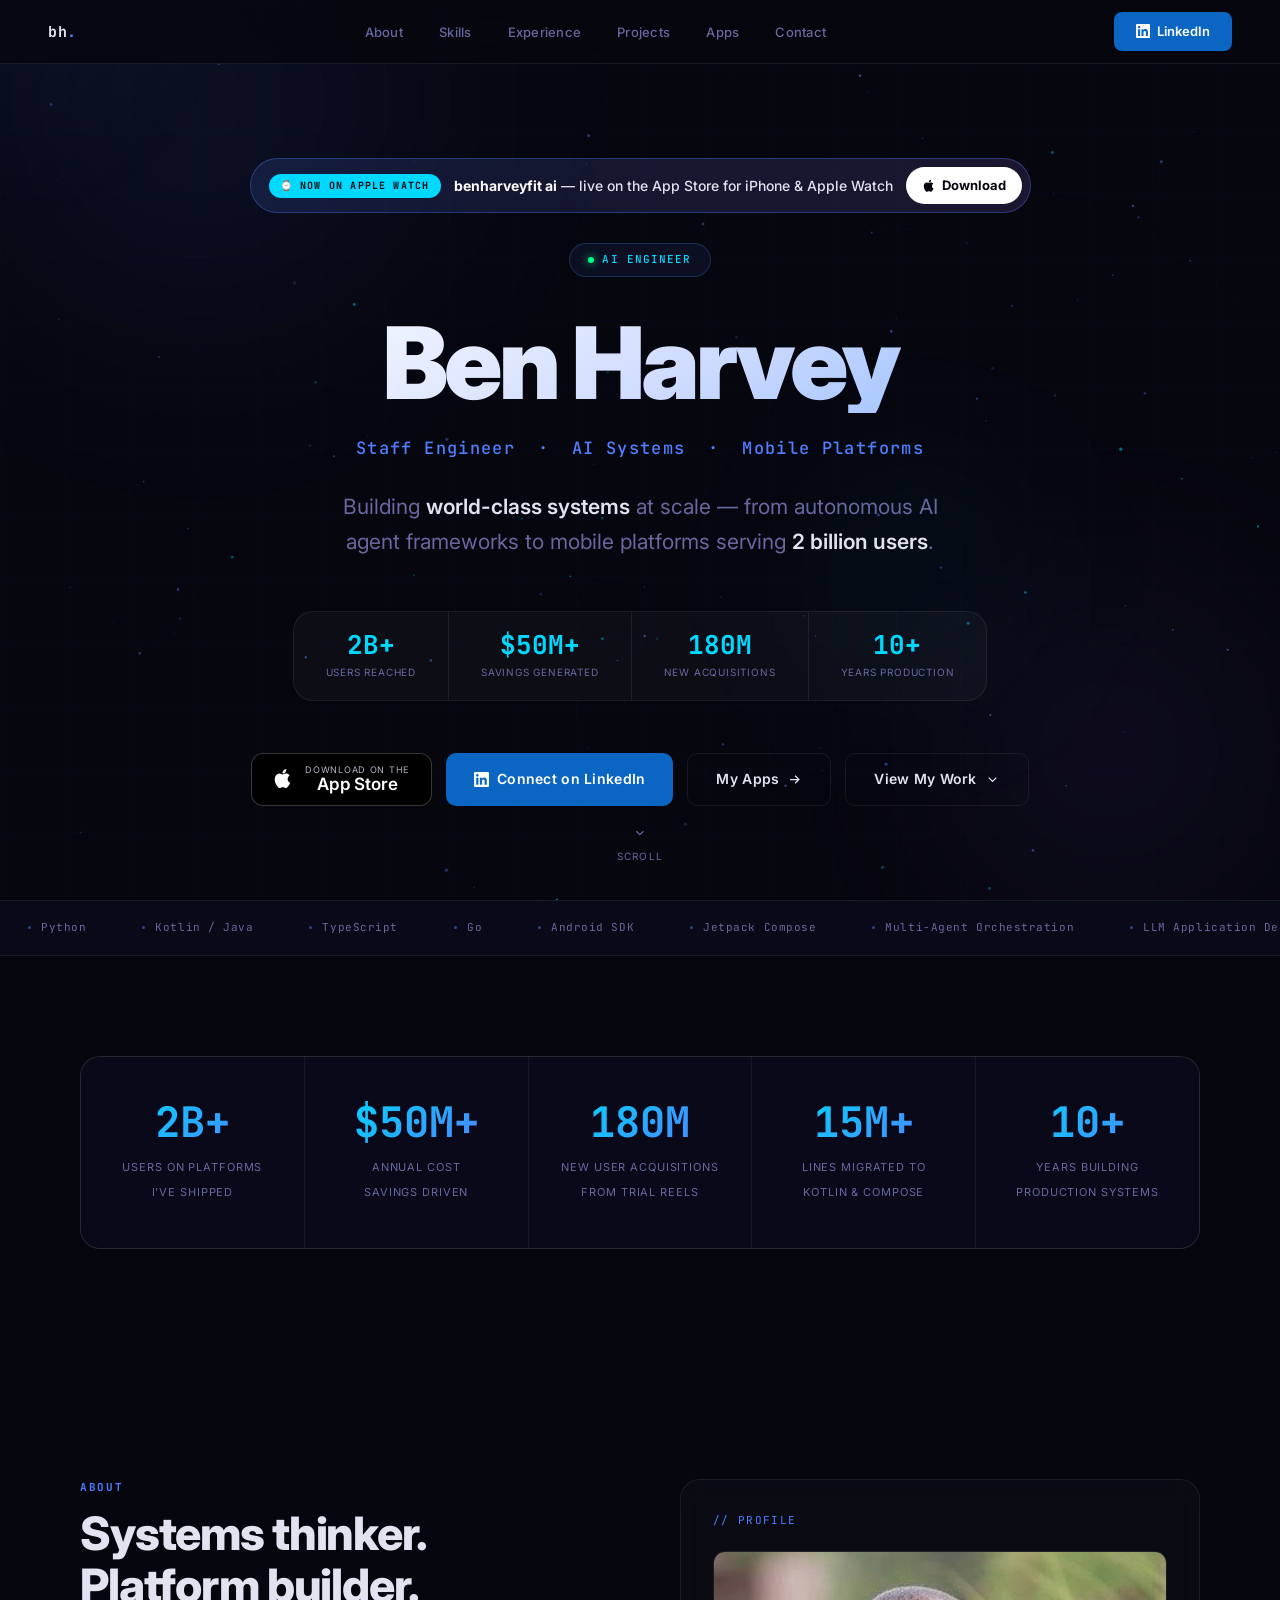
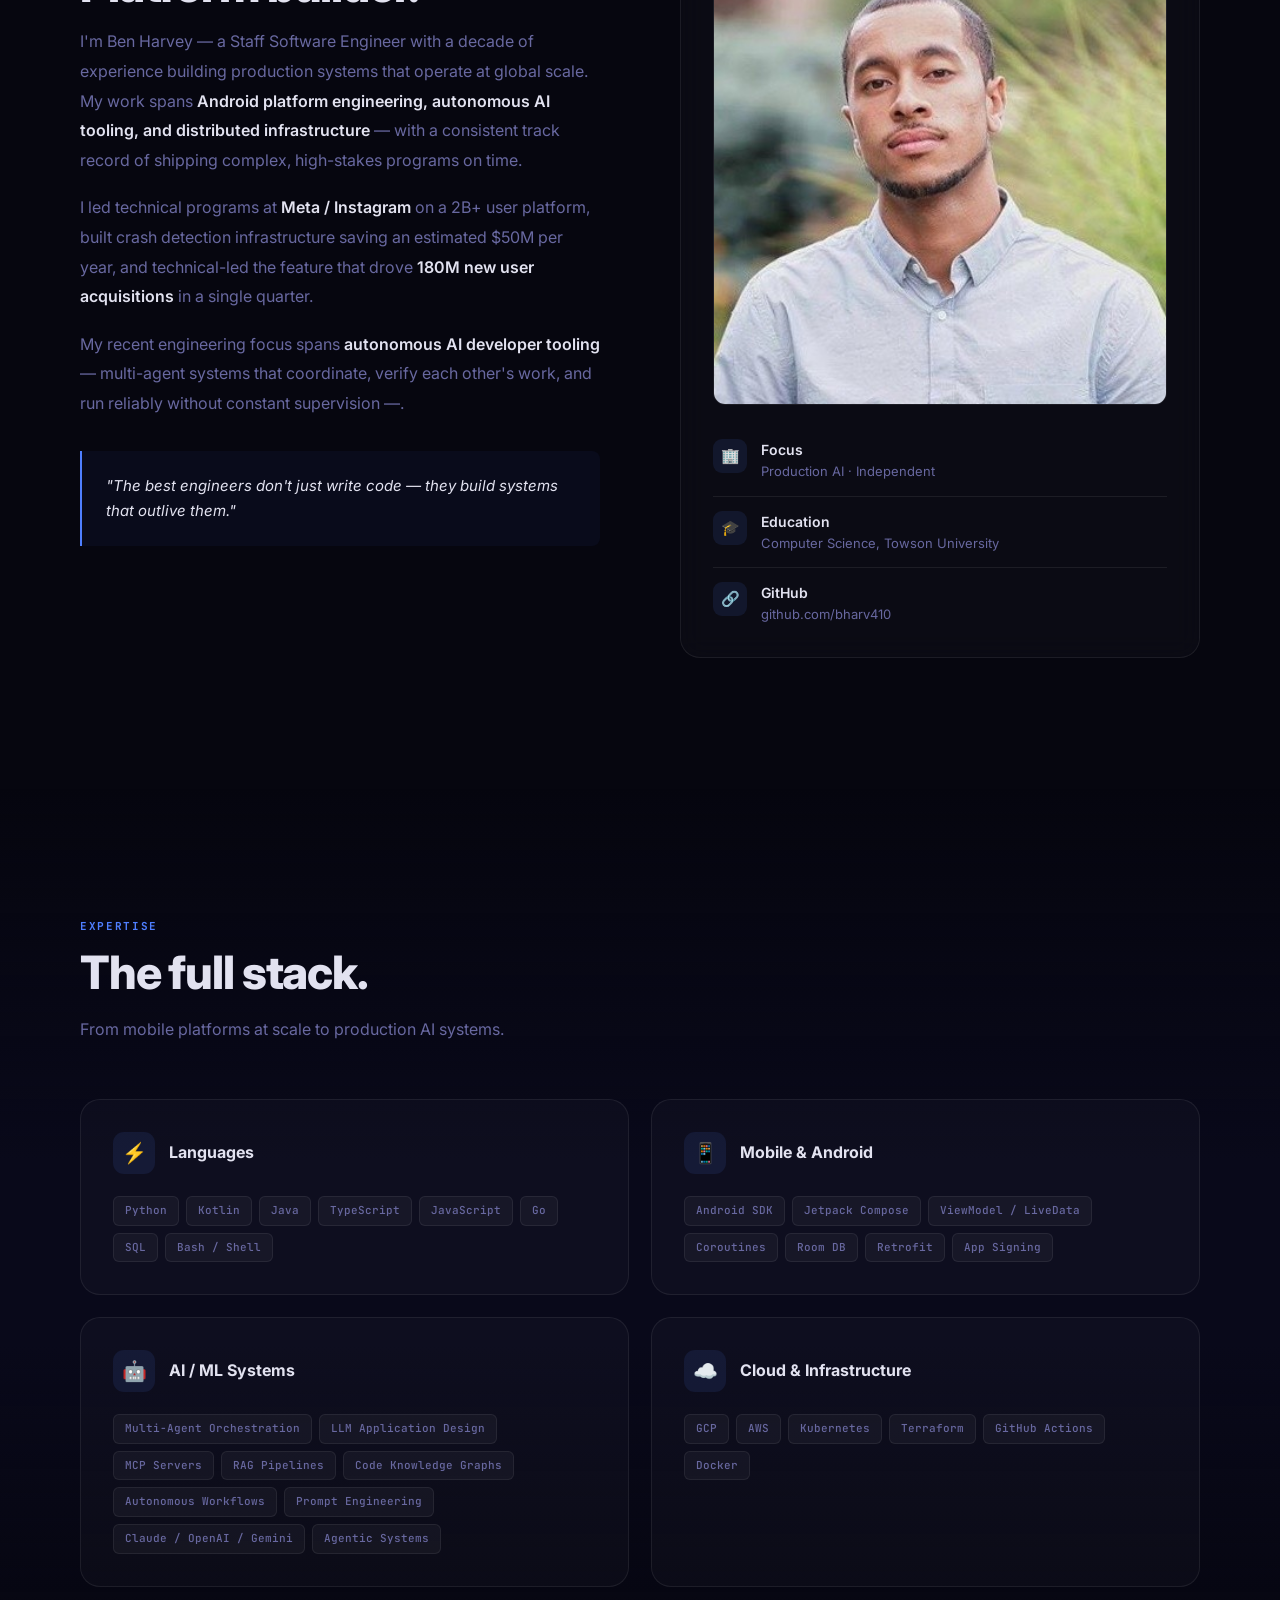
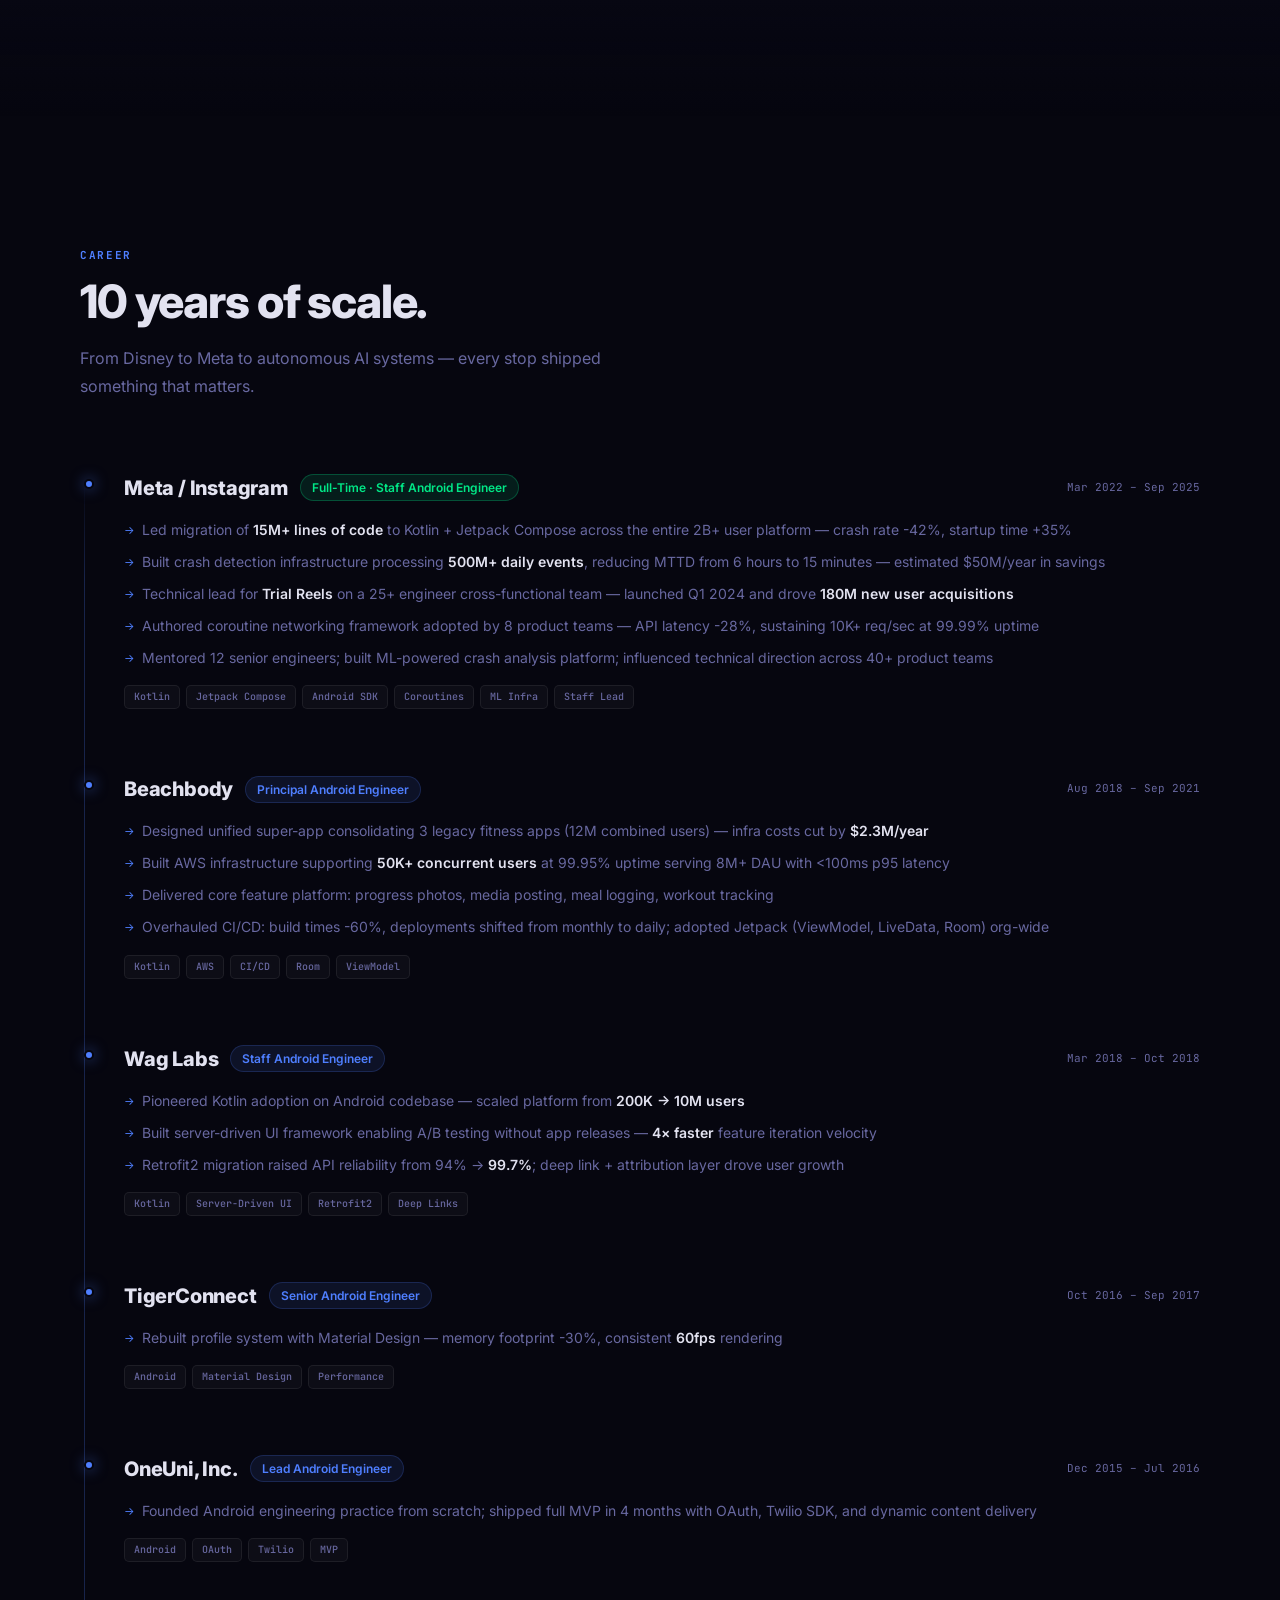
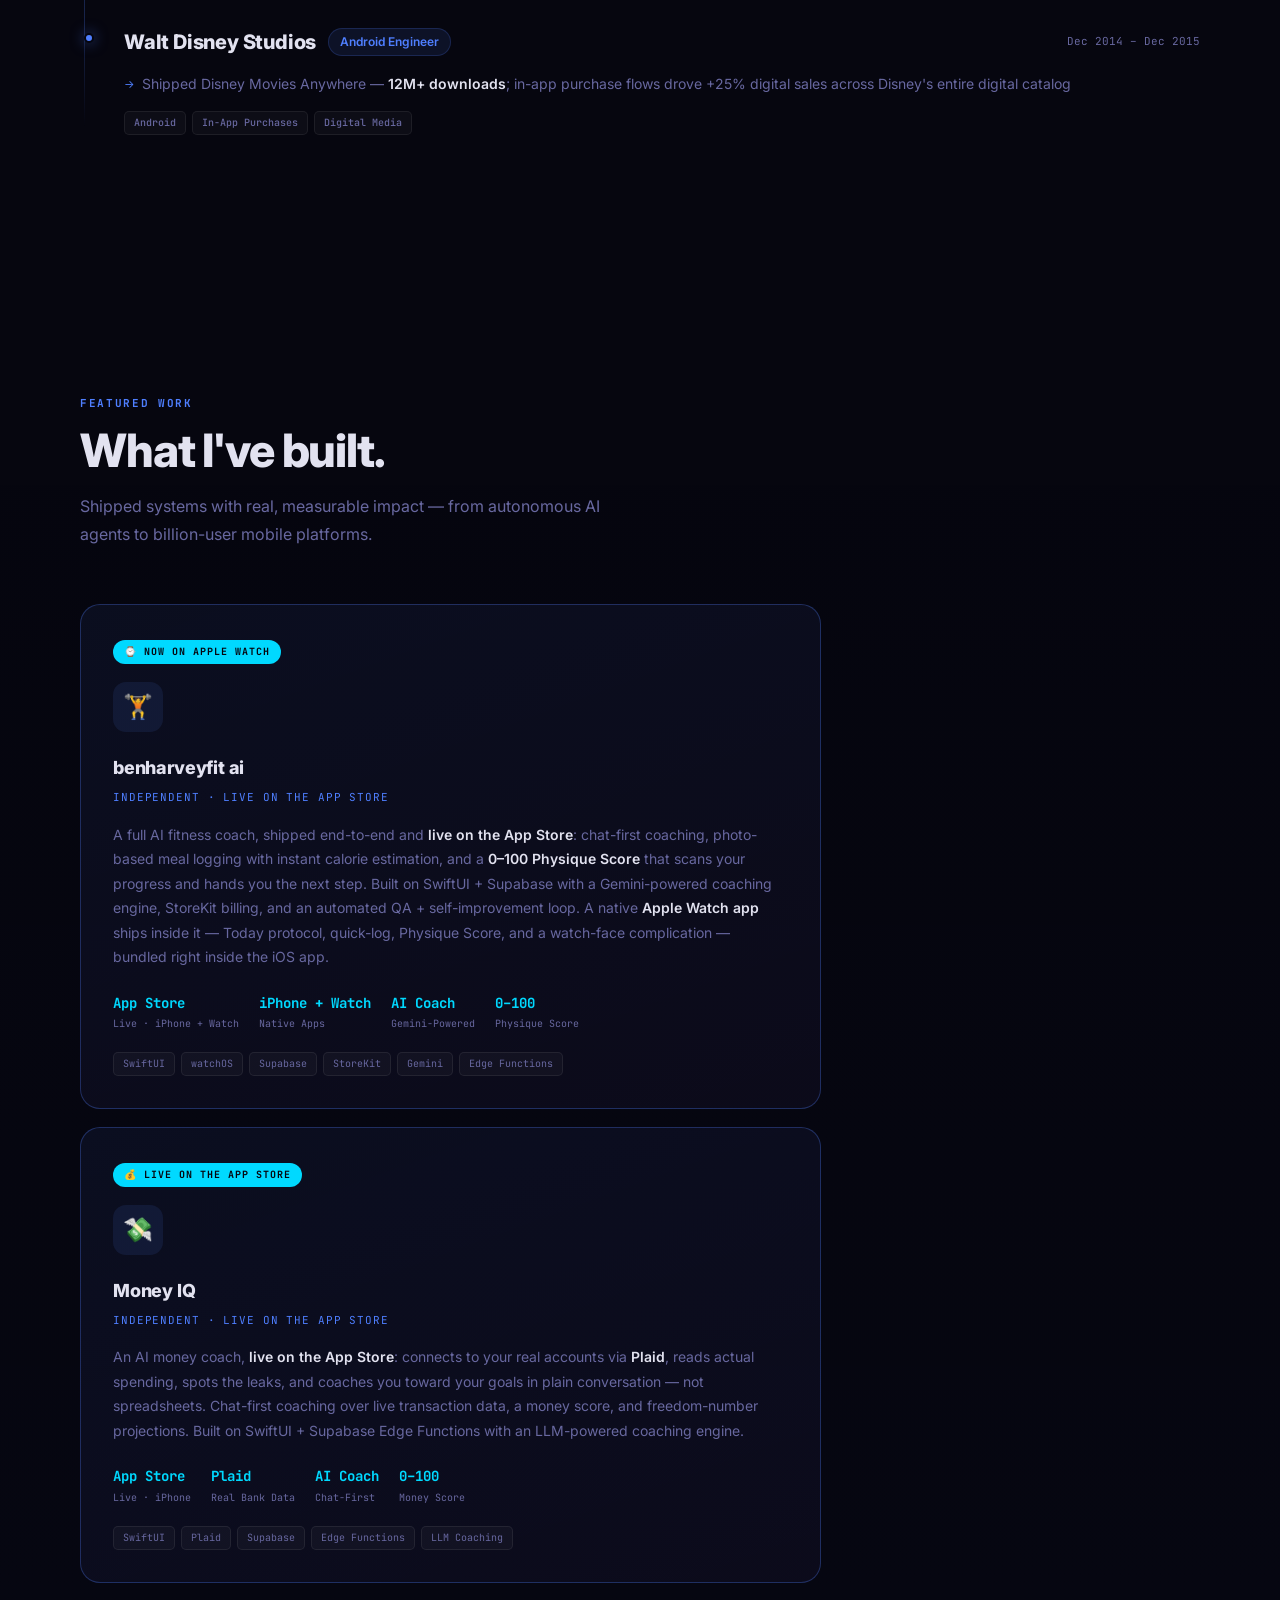
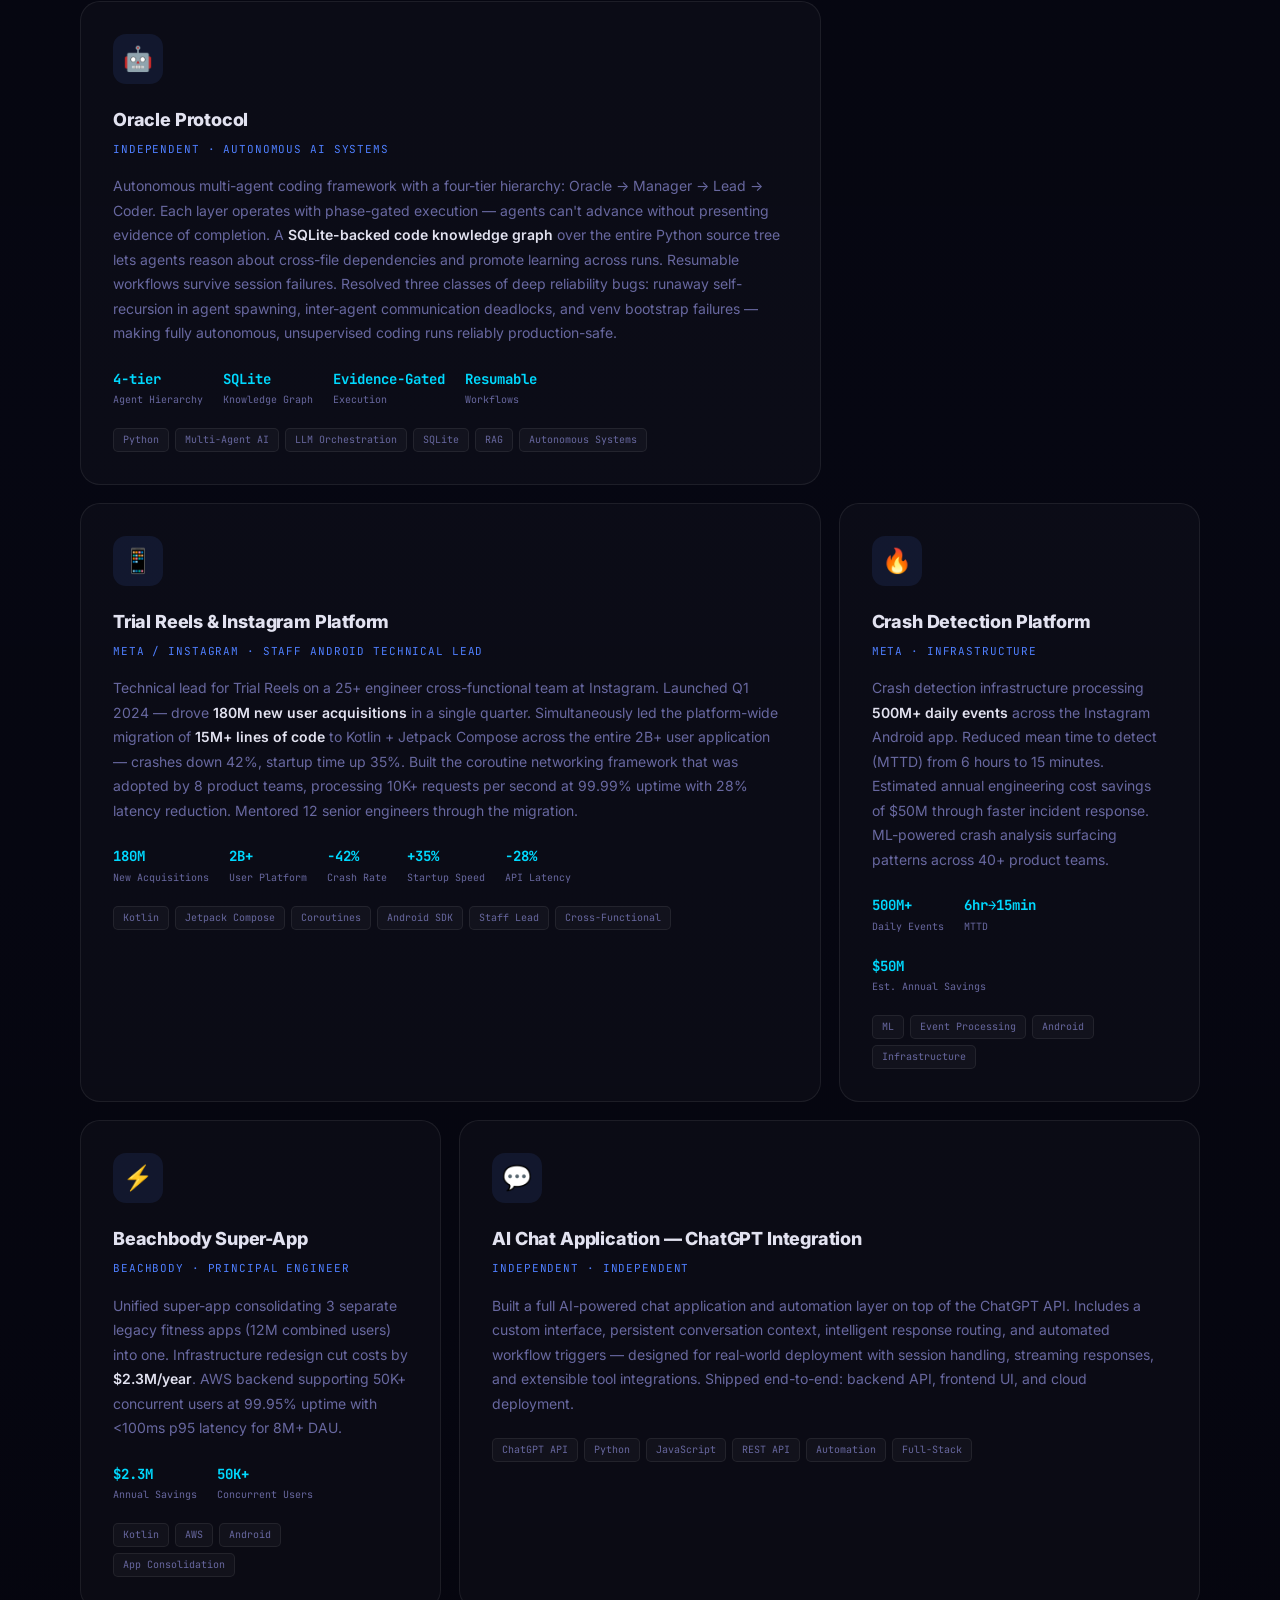
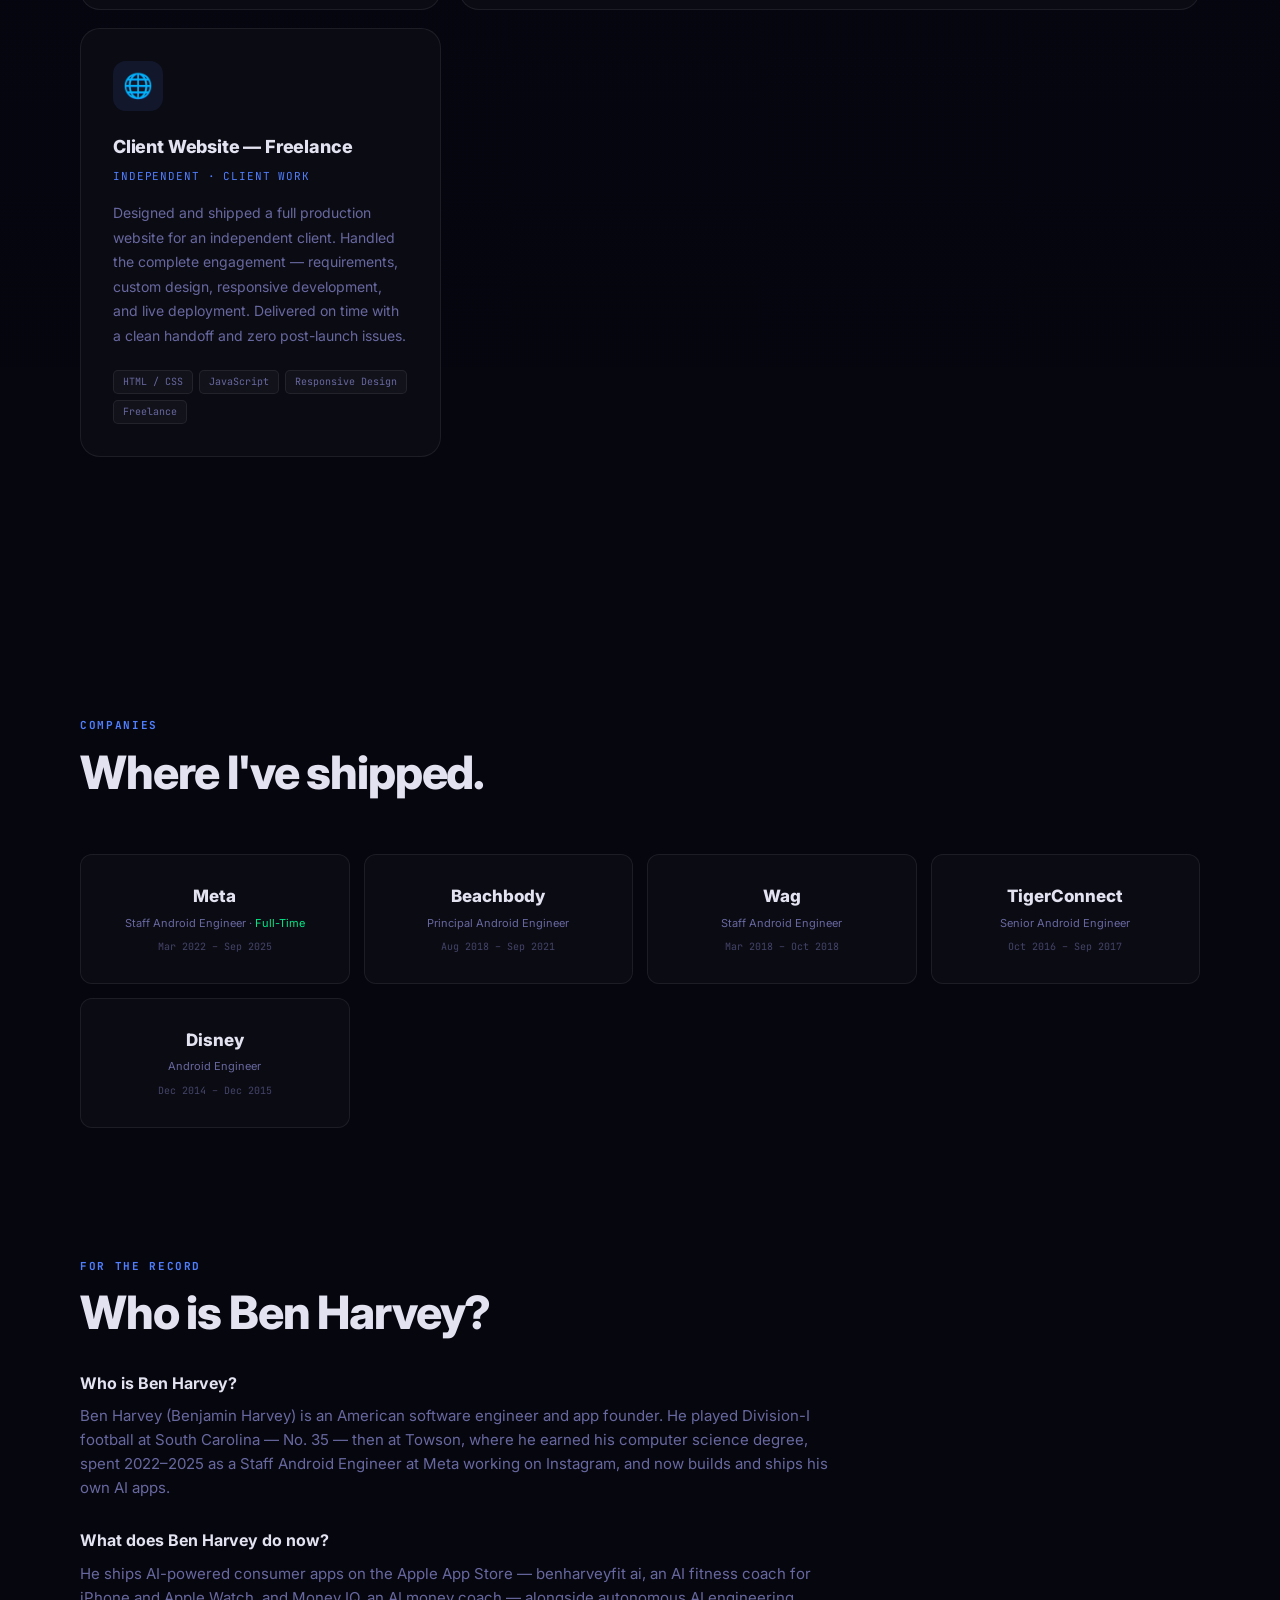
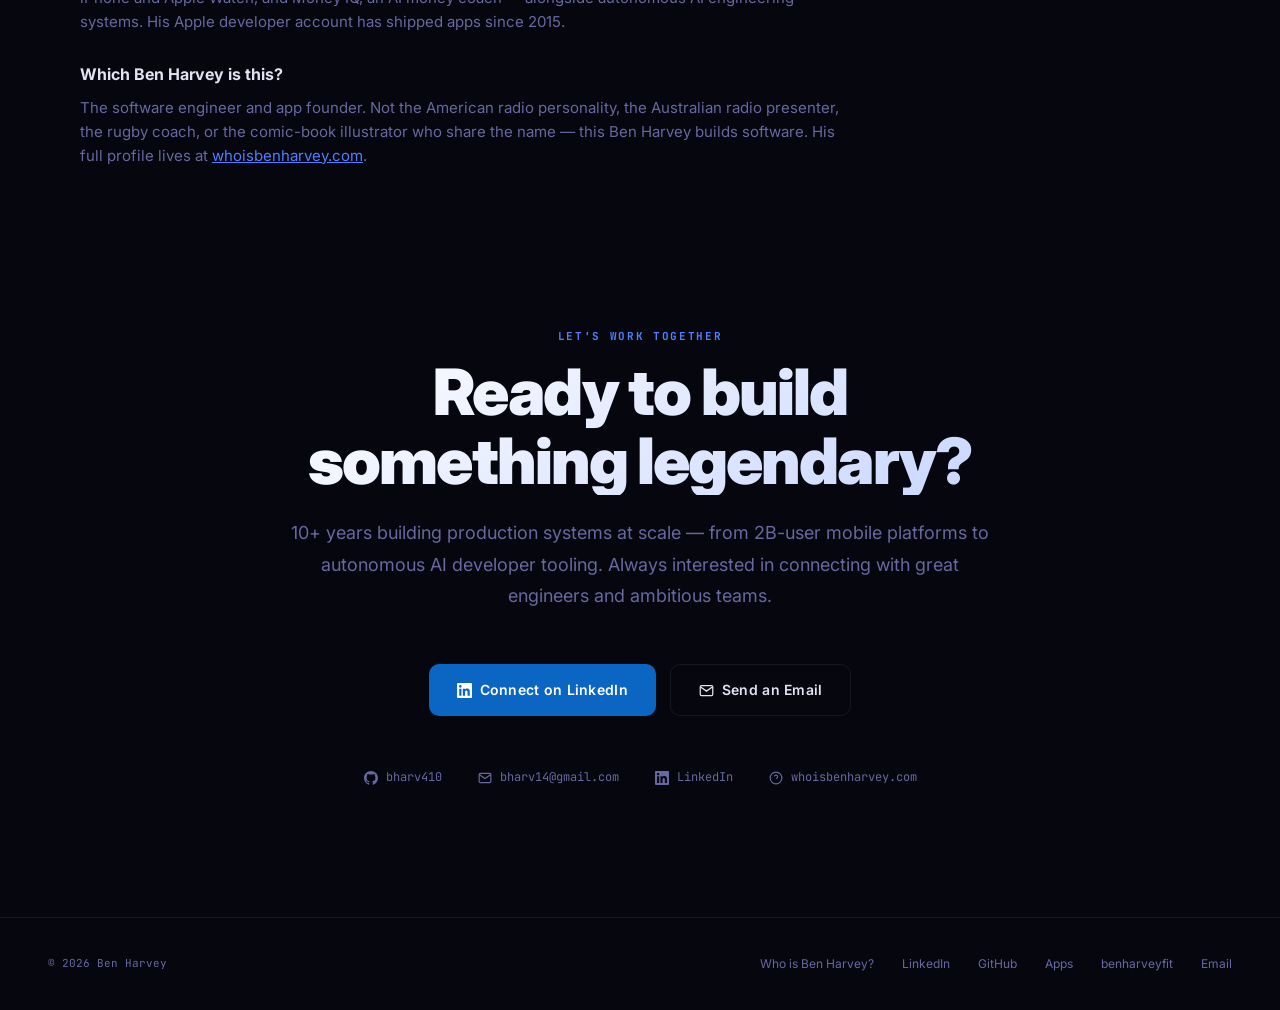
==== commit 32deae73: "Align app names with the App Store (Money IQ); drop rating and stale version claims Co-Authored-By: " ====
--- a/index.html
+++ b/index.html
@@ -625,7 +625,7 @@
           {
             "@type": "Question",
             "name": "What does Ben Harvey do now?",
-            "acceptedAnswer": { "@type": "Answer", "text": "Ben Harvey ships AI-powered consumer apps on the Apple App Store — benharveyfit ai, an AI fitness coach for iPhone and Apple Watch, and BHarv Finance AI, an AI money coach — alongside autonomous AI engineering systems. His Apple developer account has shipped apps since 2015." }
+            "acceptedAnswer": { "@type": "Answer", "text": "Ben Harvey ships AI-powered consumer apps on the Apple App Store — benharveyfit ai, an AI fitness coach for iPhone and Apple Watch, and Money IQ, an AI money coach — alongside autonomous AI engineering systems. His Apple developer account has shipped apps since 2015." }
           },
           {
             "@type": "Question",
@@ -1078,11 +1078,11 @@
           coaching, photo-based meal logging with instant calorie estimation, and a <strong>0–100 Physique
           Score</strong> that scans your progress and hands you the next step. Built on SwiftUI + Supabase with a
           Gemini-powered coaching engine, StoreKit billing, and an automated QA + self-improvement loop.
-          The <strong>v3.1</strong> release adds a native <strong>Apple Watch app</strong> — Today protocol,
+          A native <strong>Apple Watch app</strong> ships inside it — Today protocol,
           quick-log, Physique Score, and a watch-face complication — bundled right inside the iOS app.
         </p>
         <div class="proj-nums">
-          <div class="proj-num">App Store<span>Live · v3.1</span></div>
+          <div class="proj-num">App Store<span>Live · iPhone + Watch</span></div>
           <div class="proj-num">iPhone + Watch<span>Native Apps</span></div>
           <div class="proj-num">AI Coach<span>Gemini-Powered</span></div>
           <div class="proj-num">0–100<span>Physique Score</span></div>
@@ -1098,9 +1098,9 @@
       </a>
 
       <a href="https://apps.apple.com/app/id6787509698" target="_blank" rel="noopener" class="proj-card featured wide reveal tilt" style="text-decoration:none; display:block;">
-        <div class="proj-badge">💰 5.0 ★ on the App Store</div>
+        <div class="proj-badge">💰 Live on the App Store</div>
         <div class="proj-icon">💸</div>
-        <div class="proj-title">BHarv Finance AI</div>
+        <div class="proj-title">Money IQ</div>
         <div class="proj-co">Independent · Live on the App Store</div>
         <p class="proj-desc">
           An AI money coach, <strong>live on the App Store</strong>: connects to your real accounts via
@@ -1110,7 +1110,7 @@
           LLM-powered coaching engine.
         </p>
         <div class="proj-nums">
-          <div class="proj-num">App Store<span>Live · 5.0 ★</span></div>
+          <div class="proj-num">App Store<span>Live · iPhone</span></div>
           <div class="proj-num">Plaid<span>Real Bank Data</span></div>
           <div class="proj-num">AI Coach<span>Chat-First</span></div>
           <div class="proj-num">0–100<span>Money Score</span></div>
@@ -1314,7 +1314,7 @@
       </div>
       <div class="reveal">
         <h3 style="font-size:16px;font-weight:700;margin-bottom:8px;color:var(--text)">What does Ben Harvey do now?</h3>
-        <p style="color:var(--muted);font-size:15px">He ships AI-powered consumer apps on the Apple App Store — benharveyfit ai, an AI fitness coach for iPhone and Apple Watch, and BHarv Finance AI, an AI money coach — alongside autonomous AI engineering systems. His Apple developer account has shipped apps since 2015.</p>
+        <p style="color:var(--muted);font-size:15px">He ships AI-powered consumer apps on the Apple App Store — benharveyfit ai, an AI fitness coach for iPhone and Apple Watch, and Money IQ, an AI money coach — alongside autonomous AI engineering systems. His Apple developer account has shipped apps since 2015.</p>
       </div>
       <div class="reveal">
         <h3 style="font-size:16px;font-weight:700;margin-bottom:8px;color:var(--text)">Which Ben Harvey is this?</h3>
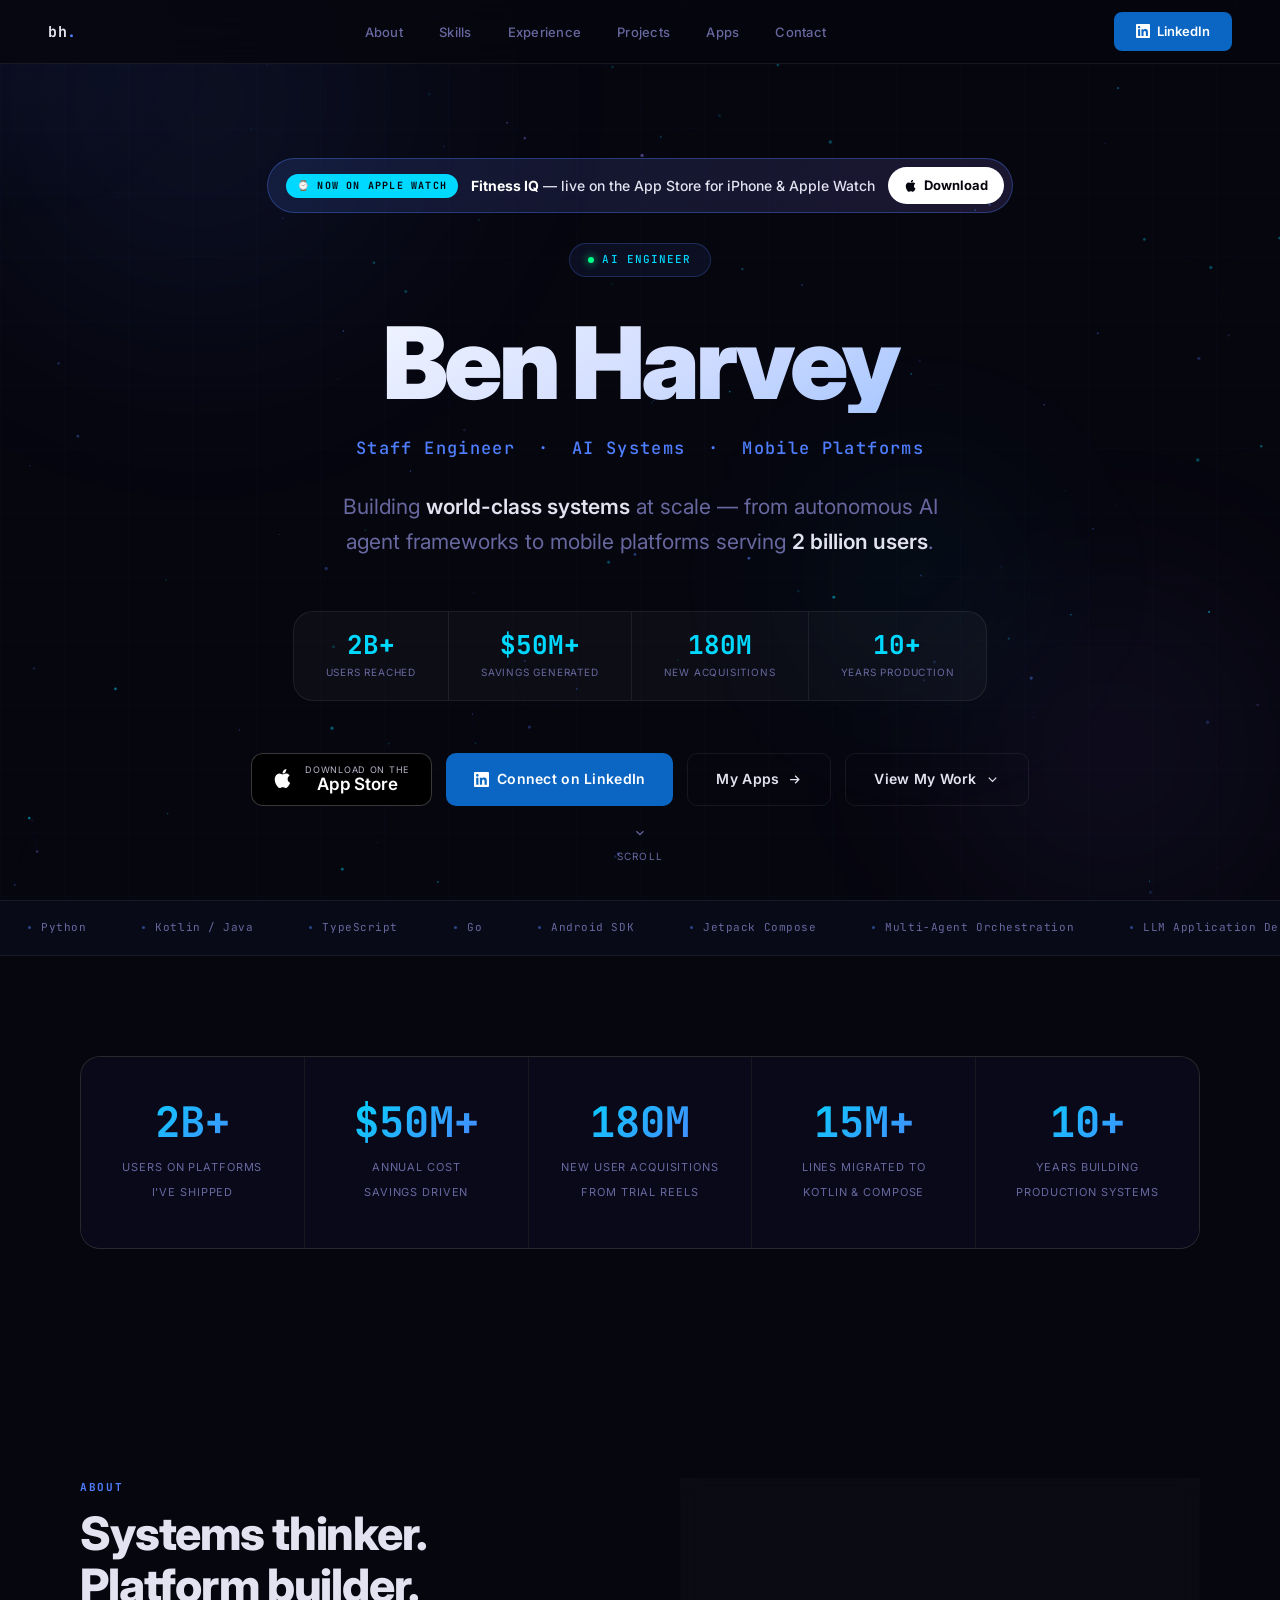
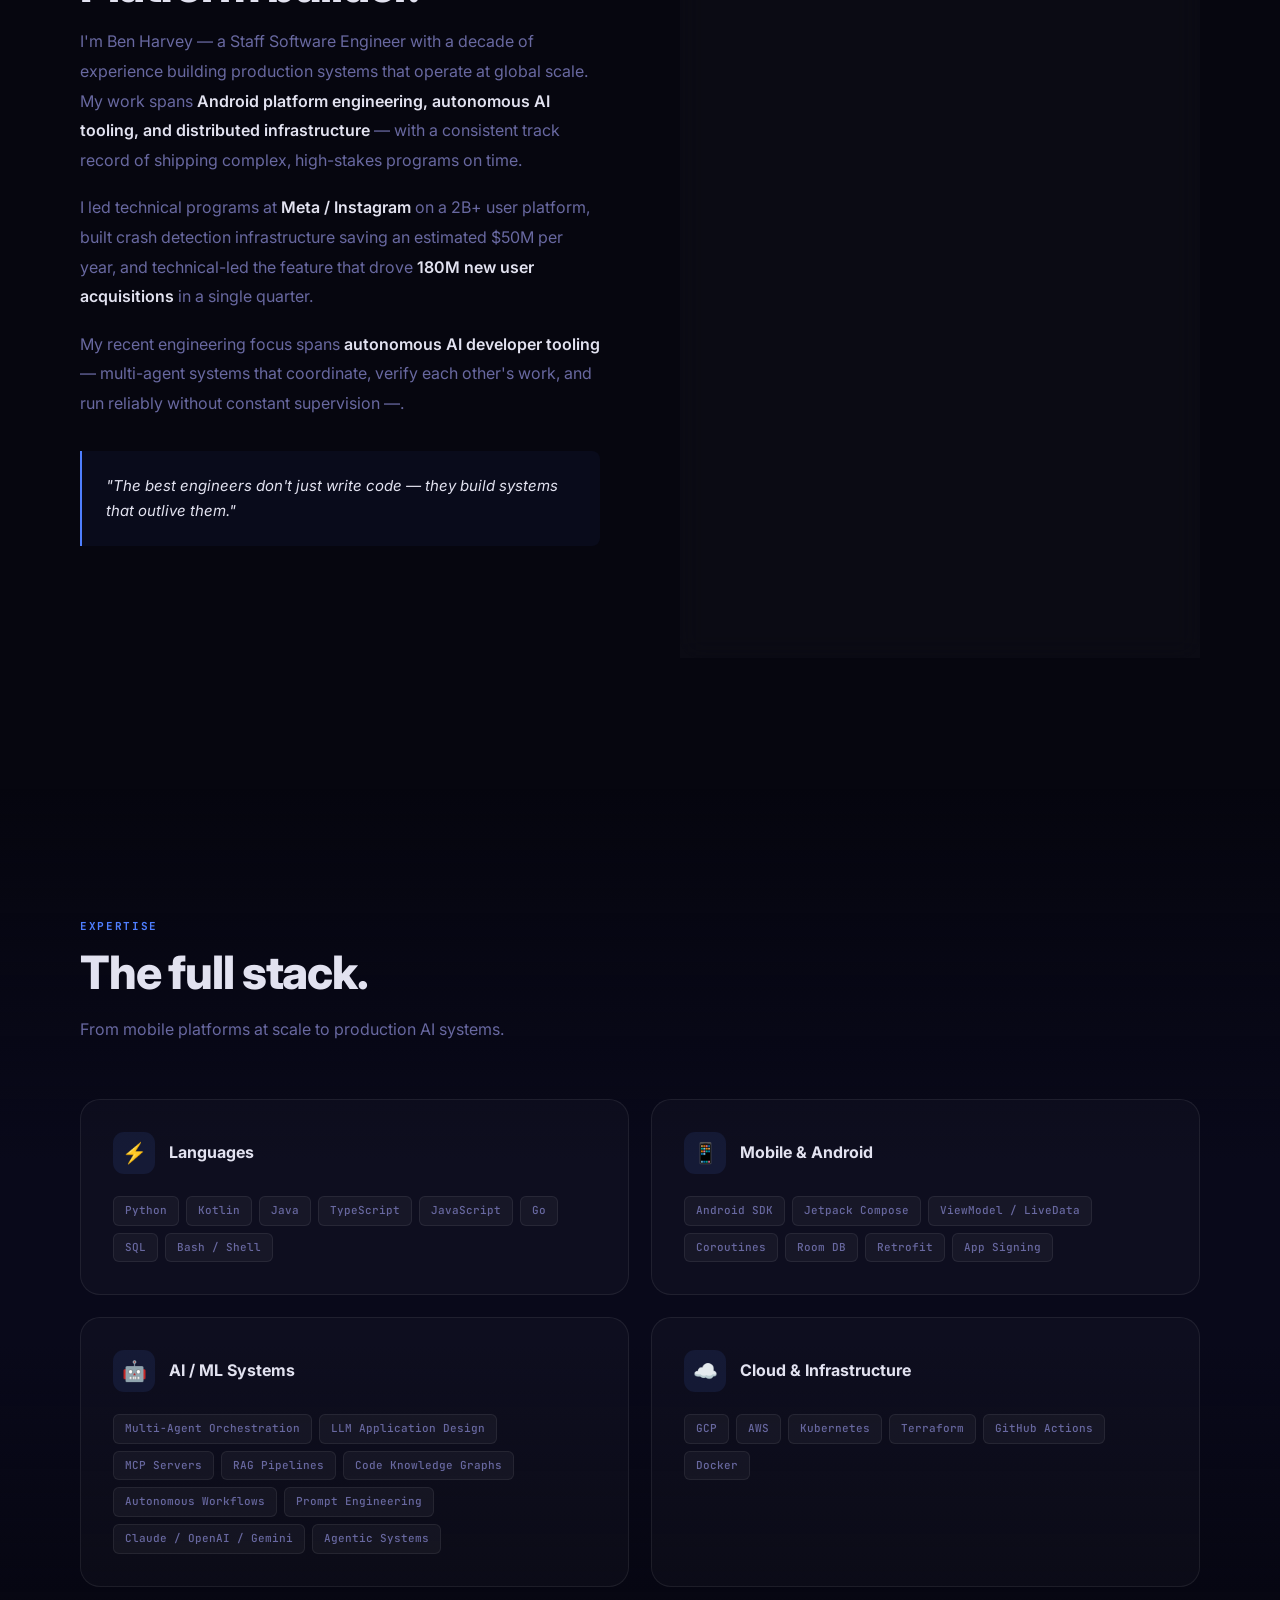
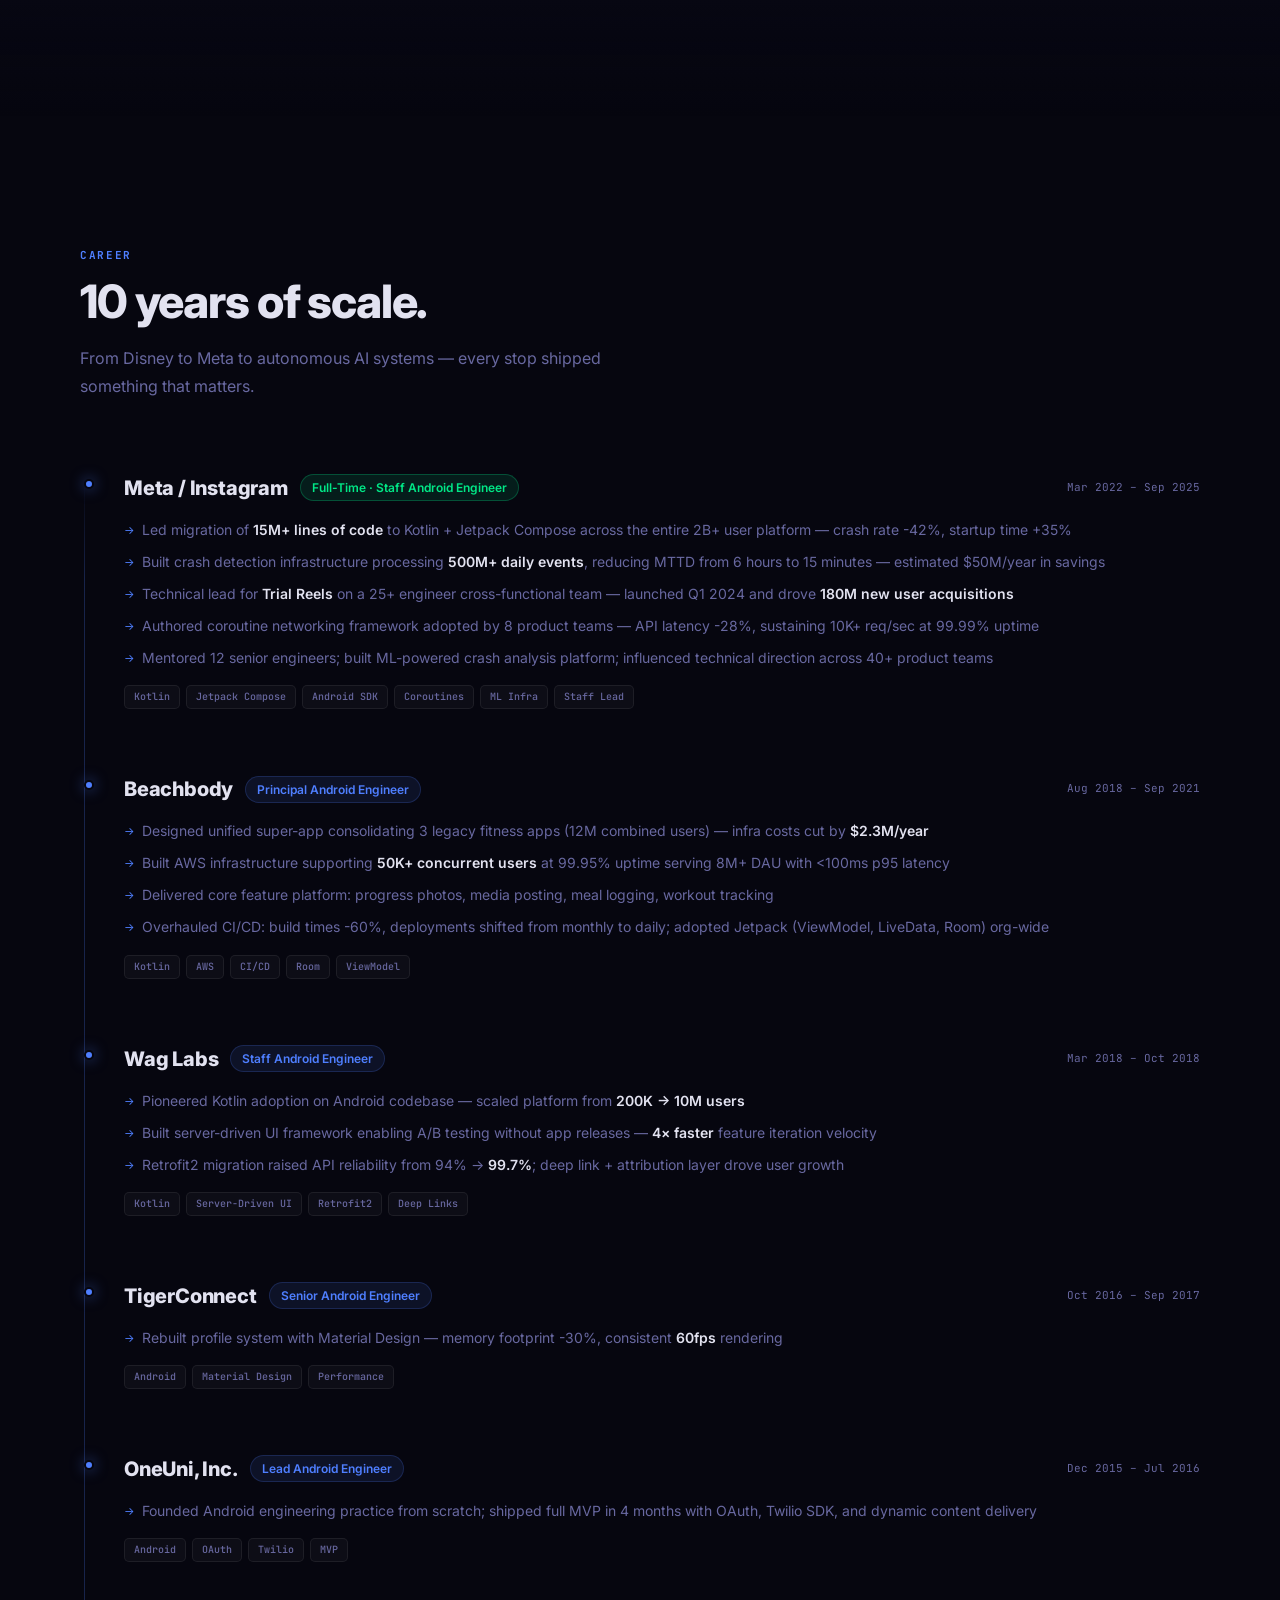
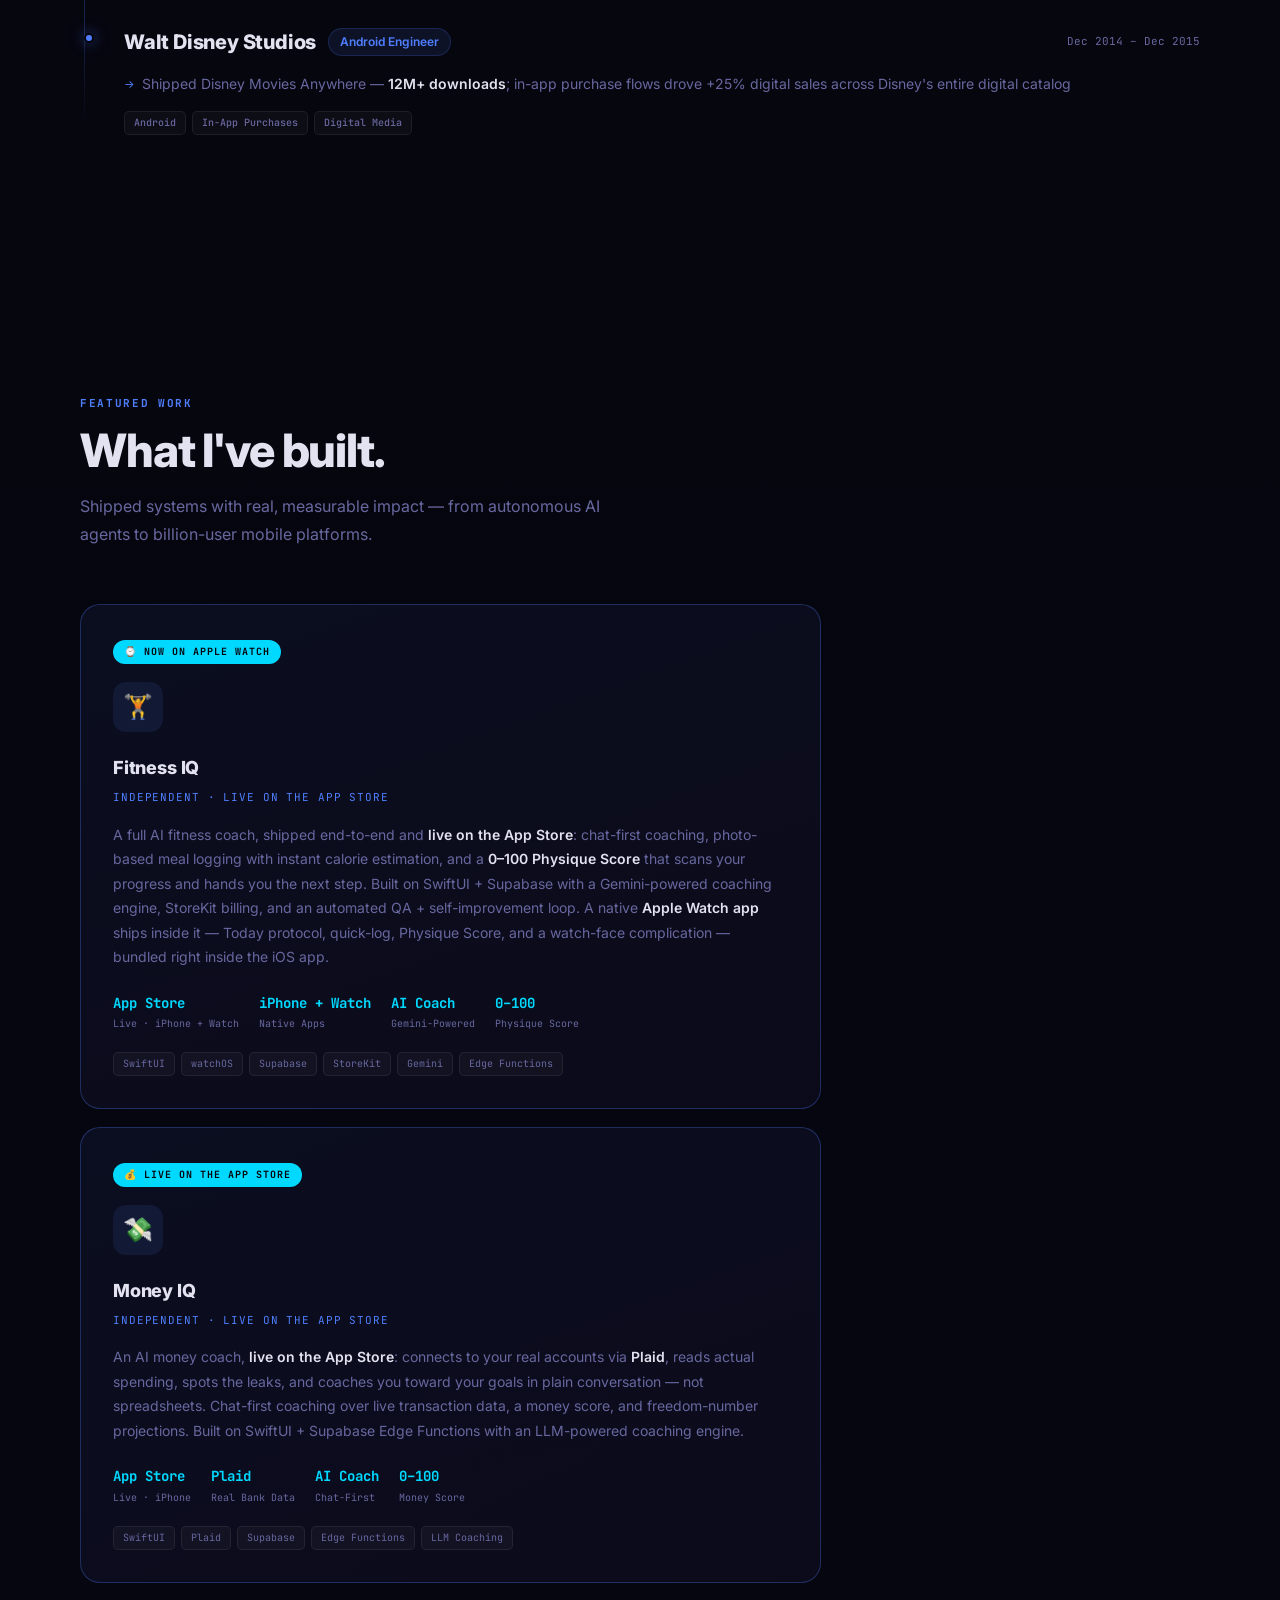
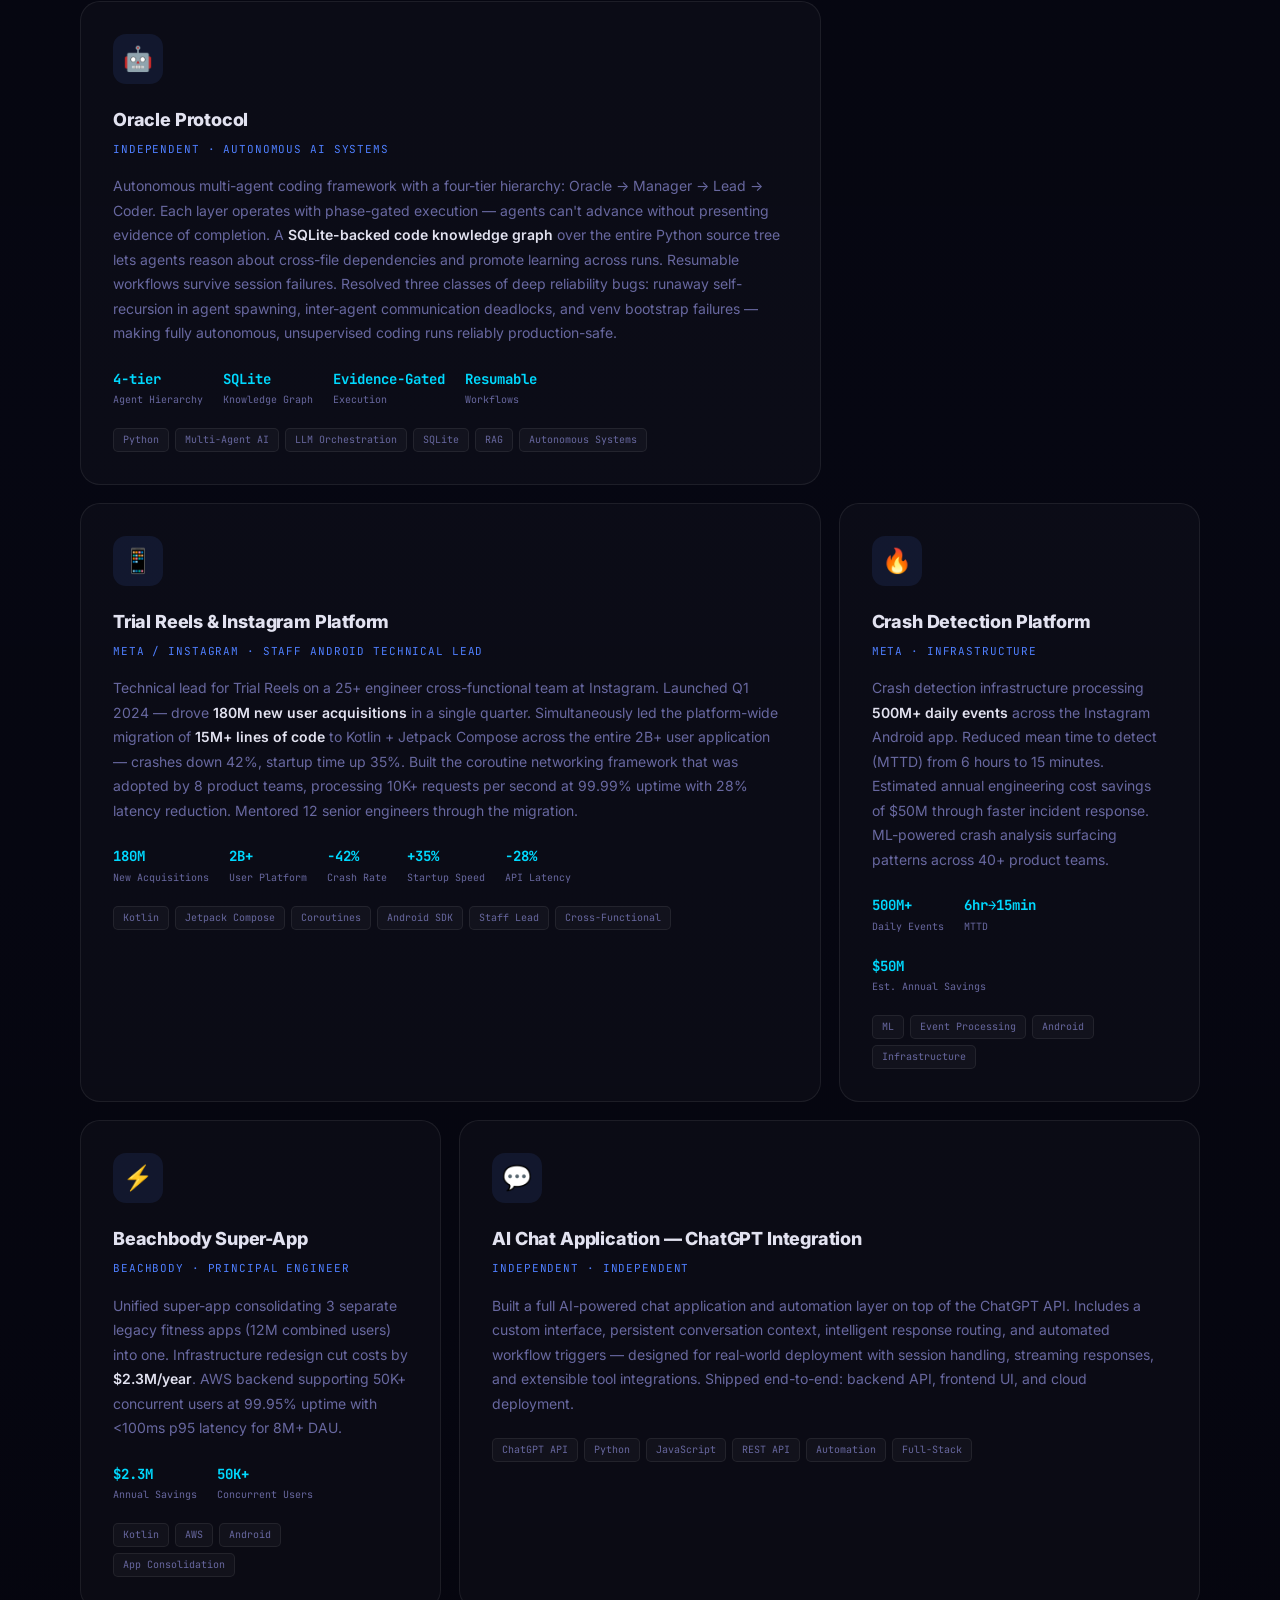
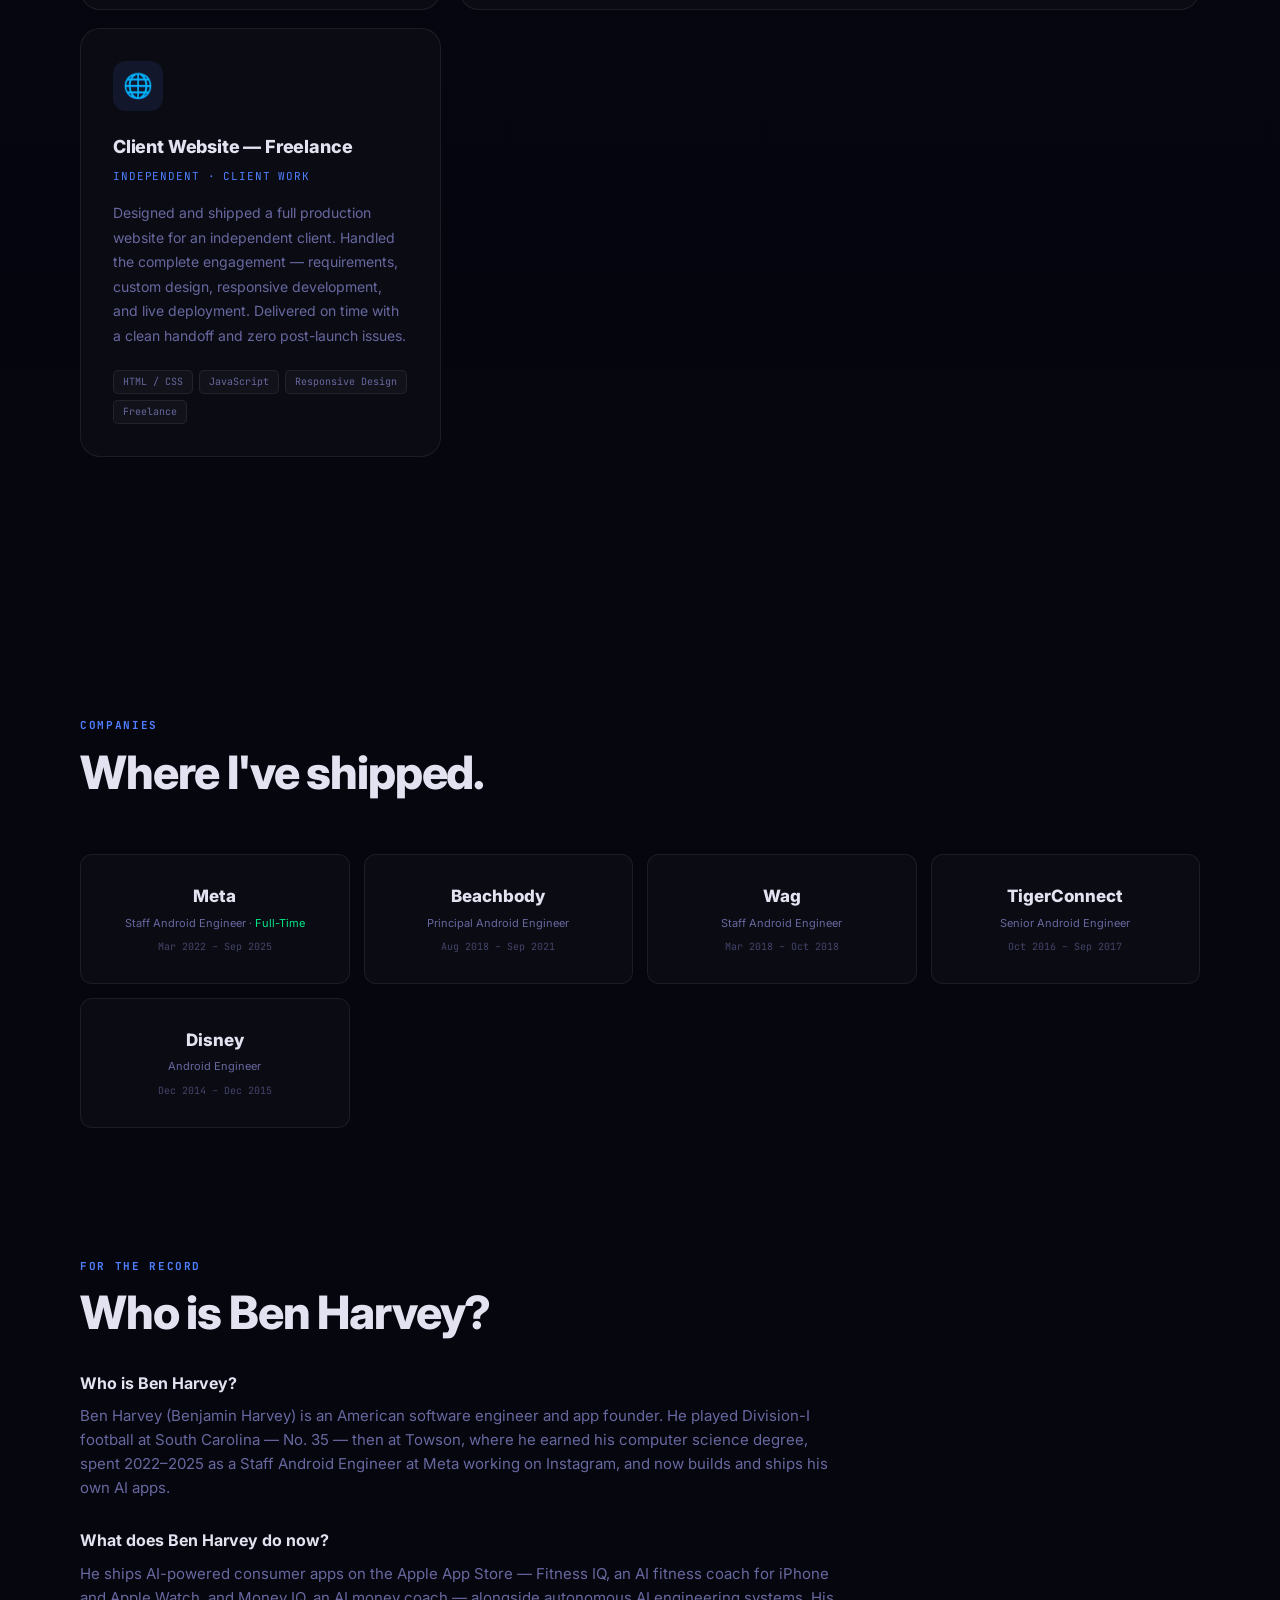
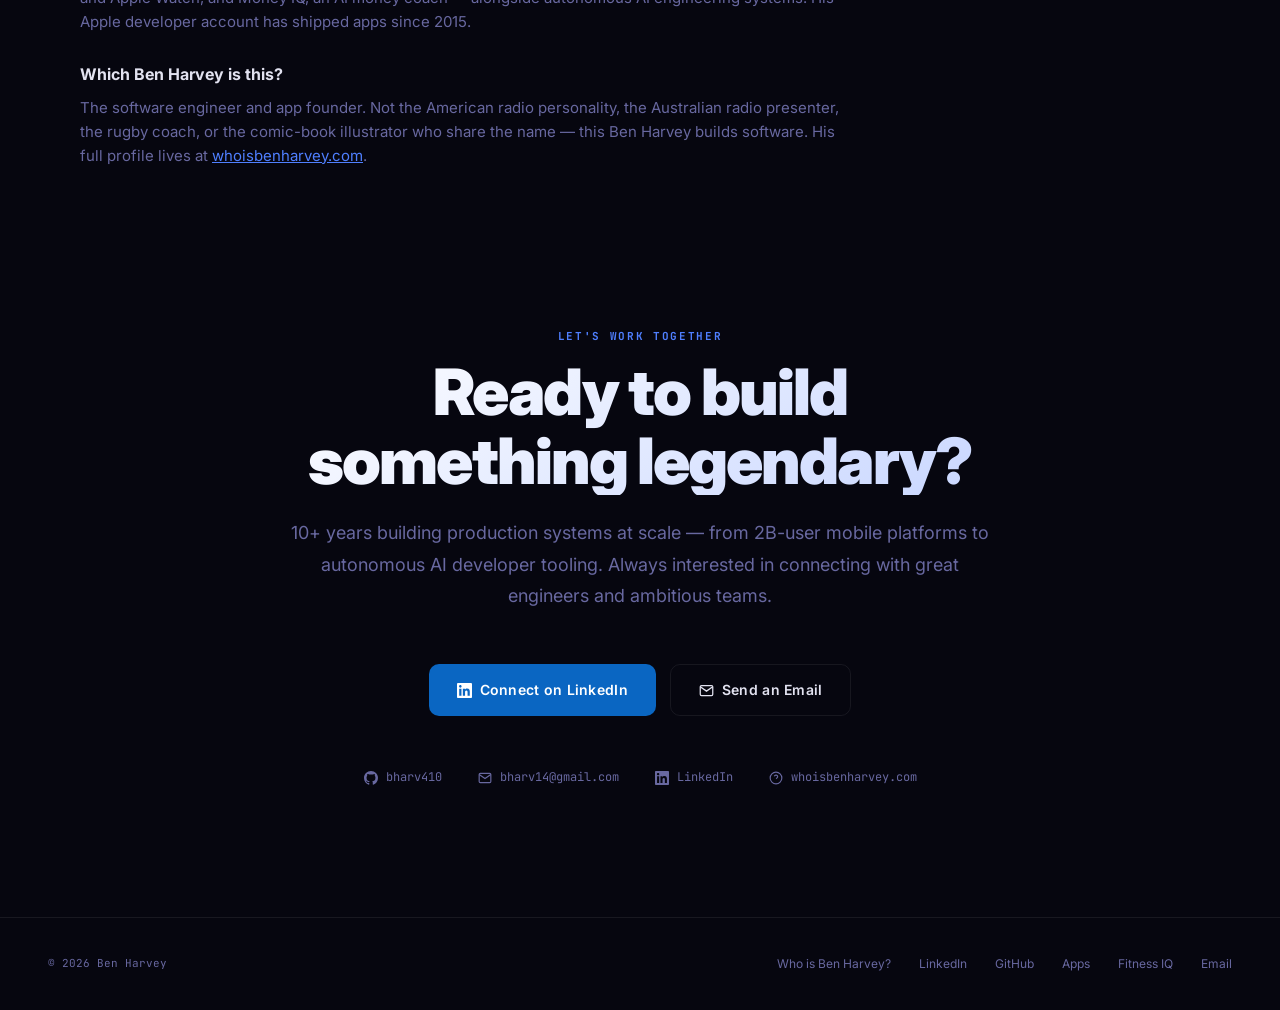
==== commit d27456e5: "Rename benharveyfit ai -> Fitness IQ in app references Co-Authored-By: Claude Opus 5.5 <noreply@anth" ====
--- a/index.html
+++ b/index.html
@@ -625,7 +625,7 @@
           {
             "@type": "Question",
             "name": "What does Ben Harvey do now?",
-            "acceptedAnswer": { "@type": "Answer", "text": "Ben Harvey ships AI-powered consumer apps on the Apple App Store — benharveyfit ai, an AI fitness coach for iPhone and Apple Watch, and Money IQ, an AI money coach — alongside autonomous AI engineering systems. His Apple developer account has shipped apps since 2015." }
+            "acceptedAnswer": { "@type": "Answer", "text": "Ben Harvey ships AI-powered consumer apps on the Apple App Store — Fitness IQ, an AI fitness coach for iPhone and Apple Watch, and Money IQ, an AI money coach — alongside autonomous AI engineering systems. His Apple developer account has shipped apps since 2015." }
           },
           {
             "@type": "Question",
@@ -671,7 +671,7 @@
   <div class="h-content">
     <a href="https://apps.apple.com/app/id6782227428" target="_blank" rel="noopener" class="launch-banner">
       <span class="lb-pill">⌚ Now on Apple Watch</span>
-      <span class="lb-text"><strong>benharveyfit ai</strong> — live on the App Store for iPhone &amp; Apple Watch</span>
+      <span class="lb-text"><strong>Fitness IQ</strong> — live on the App Store for iPhone &amp; Apple Watch</span>
       <span class="lb-go">
         <svg width="14" height="14" viewBox="0 0 24 24" fill="currentColor"><path d="M17.05 12.04c-.03-2.6 2.13-3.85 2.23-3.91-1.22-1.78-3.11-2.02-3.78-2.05-1.61-.16-3.14.95-3.96.95-.81 0-2.07-.93-3.4-.9-1.75.03-3.36 1.02-4.26 2.58-1.82 3.16-.47 7.84 1.3 10.41.86 1.26 1.89 2.67 3.24 2.62 1.3-.05 1.79-.84 3.36-.84 1.57 0 2.01.84 3.39.81 1.4-.02 2.29-1.28 3.15-2.55.99-1.46 1.4-2.87 1.42-2.95-.03-.01-2.72-1.04-2.75-4.13zM14.6 4.5c.72-.87 1.2-2.08 1.07-3.28-1.03.04-2.28.69-3.02 1.55-.66.77-1.24 2-1.08 3.18 1.15.09 2.32-.58 3.03-1.45z"/></svg>
         Download
@@ -1071,7 +1071,7 @@
       <a href="https://apps.apple.com/app/id6782227428" target="_blank" rel="noopener" class="proj-card featured wide reveal tilt" style="text-decoration:none; display:block;">
         <div class="proj-badge">⌚ Now on Apple Watch</div>
         <div class="proj-icon">🏋️</div>
-        <div class="proj-title">benharveyfit ai</div>
+        <div class="proj-title">Fitness IQ</div>
         <div class="proj-co">Independent · Live on the App Store</div>
         <p class="proj-desc">
           A full AI fitness coach, shipped end-to-end and <strong>live on the App Store</strong>: chat-first
@@ -1314,7 +1314,7 @@
       </div>
       <div class="reveal">
         <h3 style="font-size:16px;font-weight:700;margin-bottom:8px;color:var(--text)">What does Ben Harvey do now?</h3>
-        <p style="color:var(--muted);font-size:15px">He ships AI-powered consumer apps on the Apple App Store — benharveyfit ai, an AI fitness coach for iPhone and Apple Watch, and Money IQ, an AI money coach — alongside autonomous AI engineering systems. His Apple developer account has shipped apps since 2015.</p>
+        <p style="color:var(--muted);font-size:15px">He ships AI-powered consumer apps on the Apple App Store — Fitness IQ, an AI fitness coach for iPhone and Apple Watch, and Money IQ, an AI money coach — alongside autonomous AI engineering systems. His Apple developer account has shipped apps since 2015.</p>
       </div>
       <div class="reveal">
         <h3 style="font-size:16px;font-weight:700;margin-bottom:8px;color:var(--text)">Which Ben Harvey is this?</h3>
@@ -1375,7 +1375,7 @@
     <a href="https://linkedin.com/in/benjaminharvey1" target="_blank" rel="noopener">LinkedIn</a>
     <a href="https://github.com/bharv410" target="_blank" rel="noopener">GitHub</a>
     <a href="/apps/">Apps</a>
-    <a href="https://benharveyfit.com" target="_blank" rel="noopener">benharveyfit</a>
+    <a href="https://benharveyfit.com" target="_blank" rel="noopener">Fitness IQ</a>
     <a href="mailto:bharv14@gmail.com">Email</a>
   </div>
 </footer>
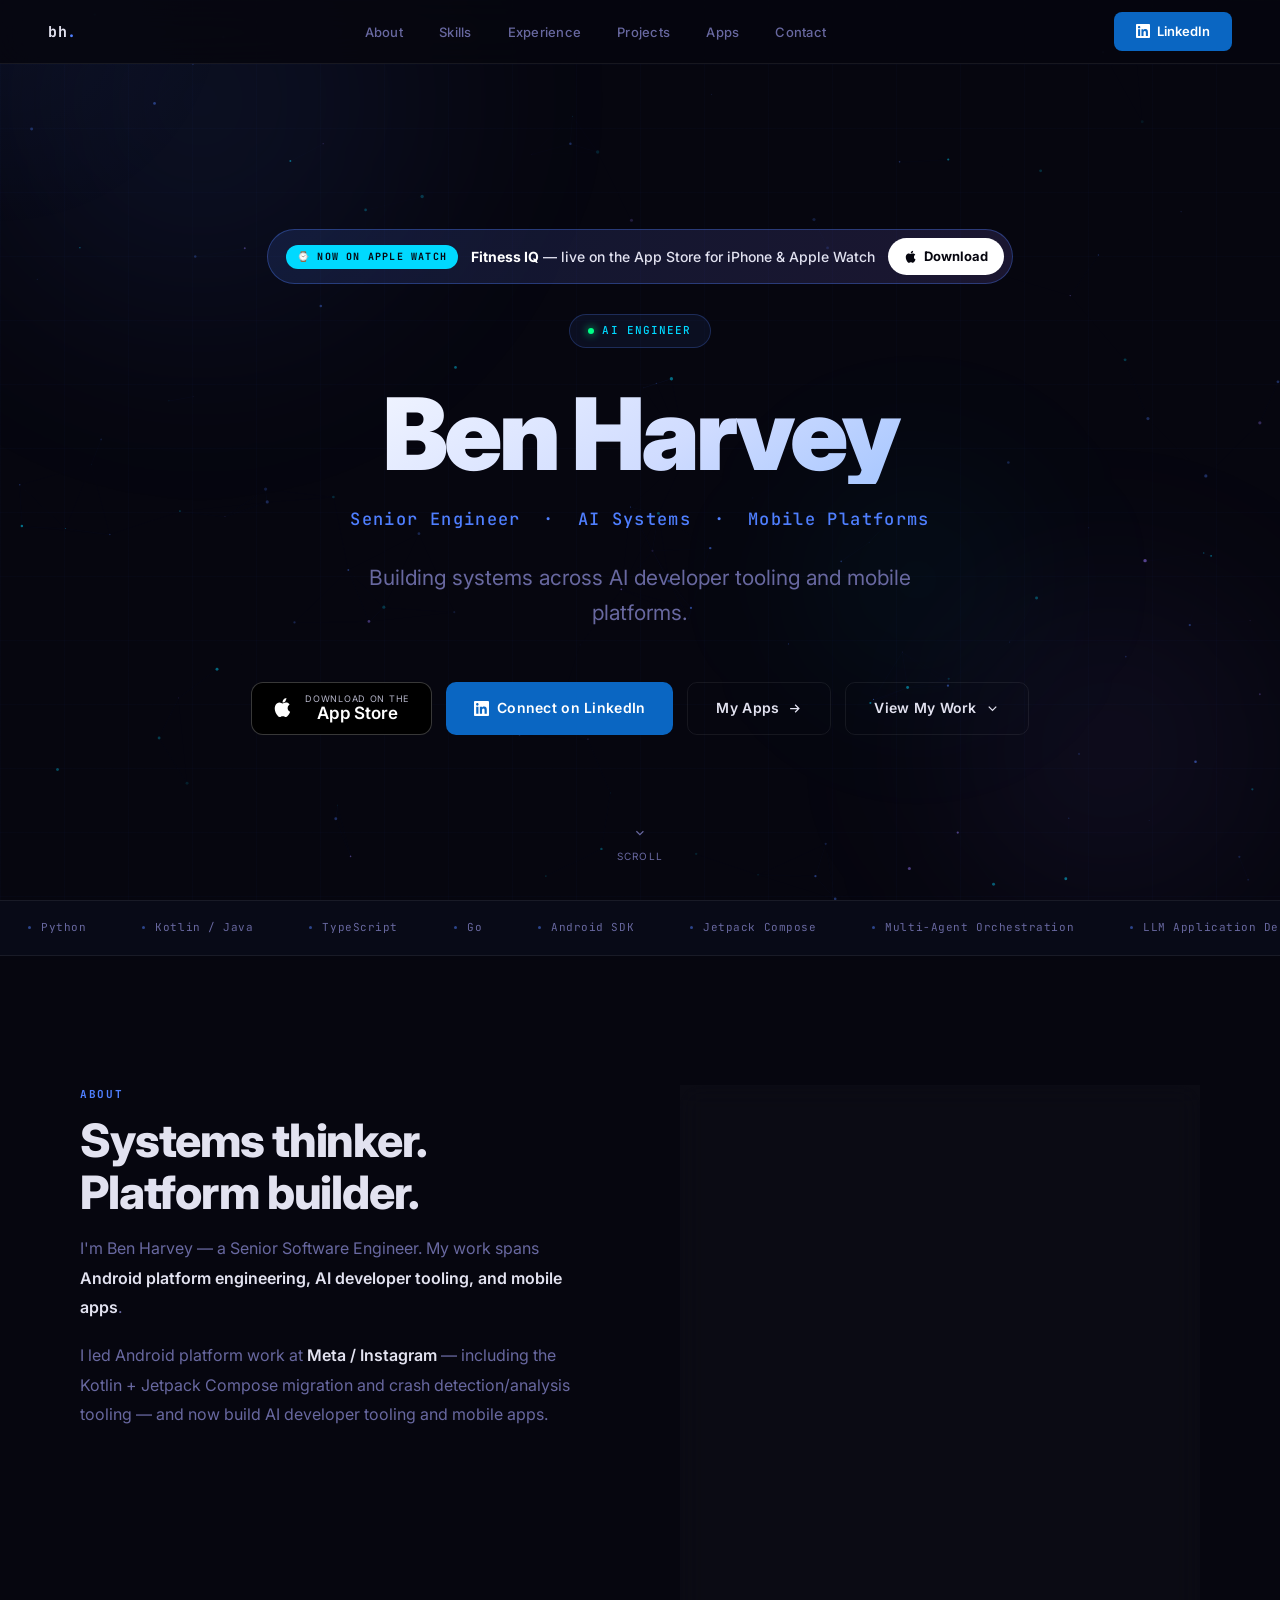
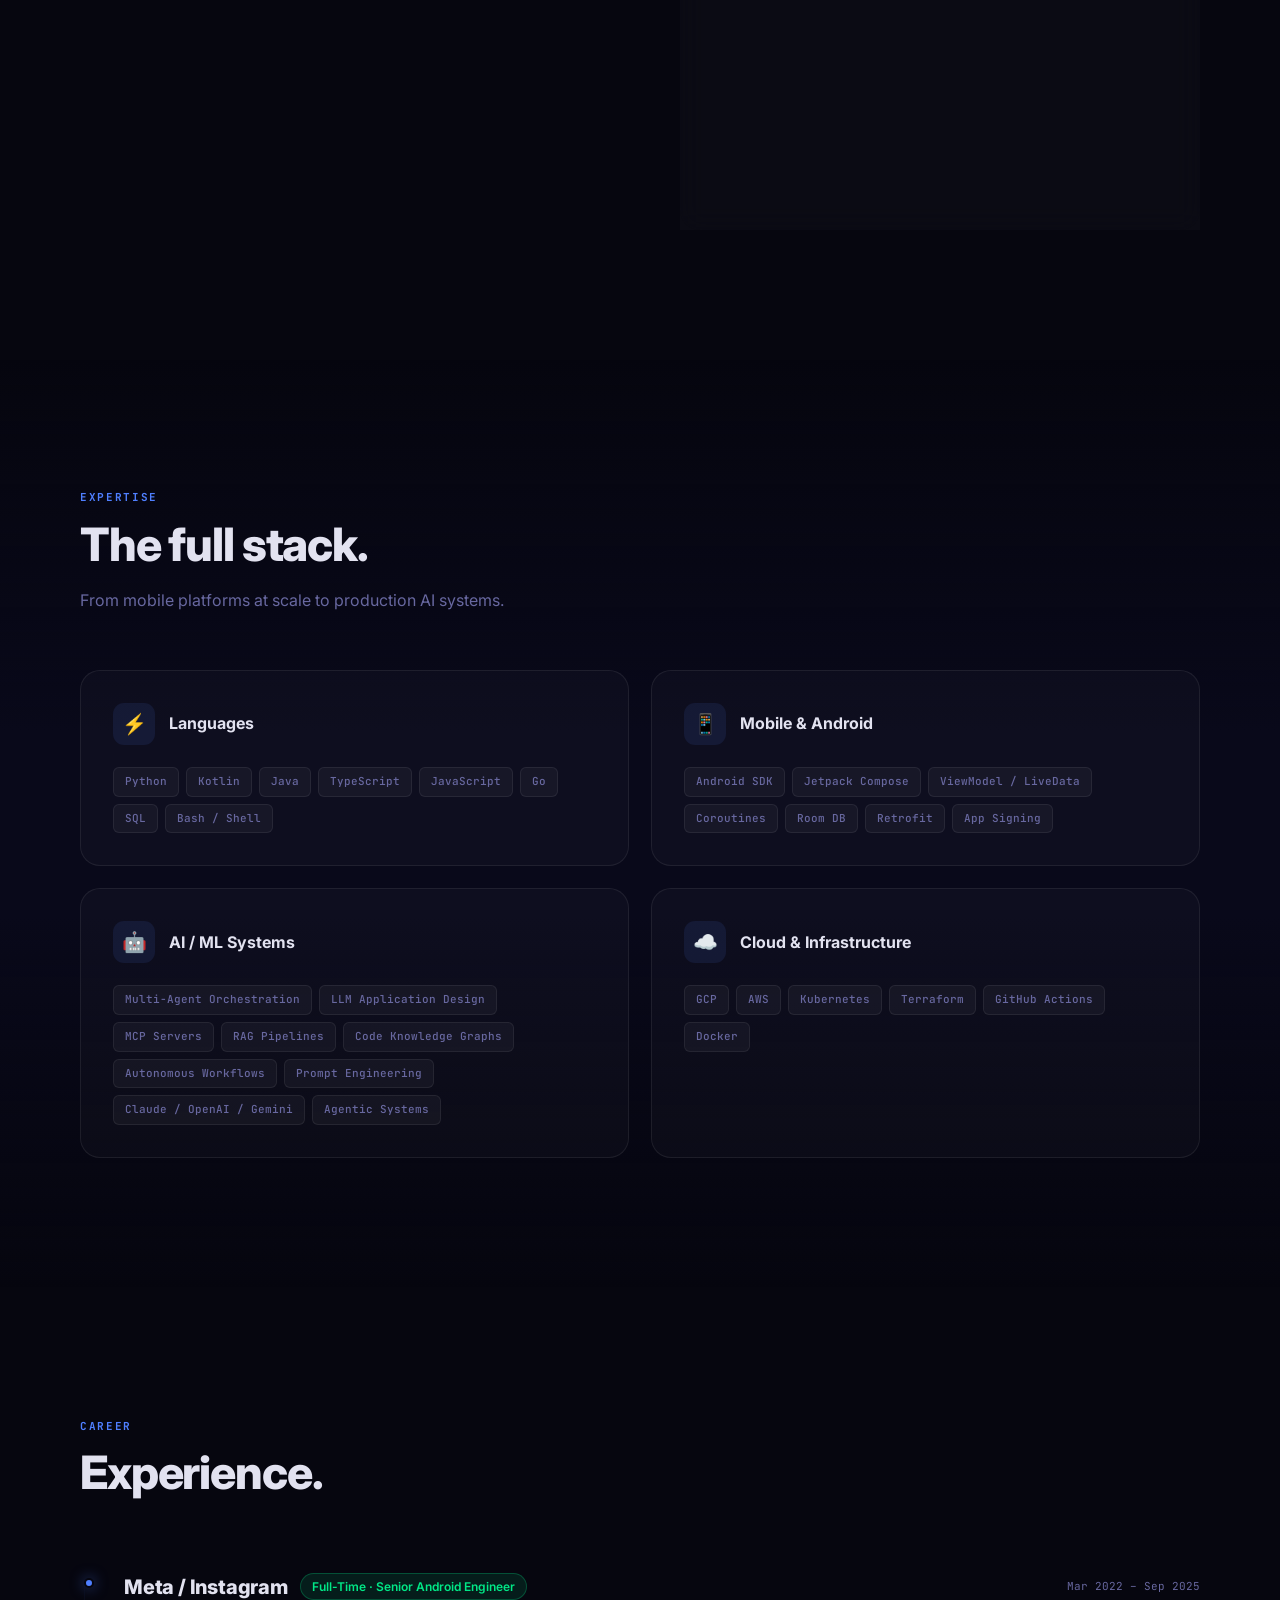
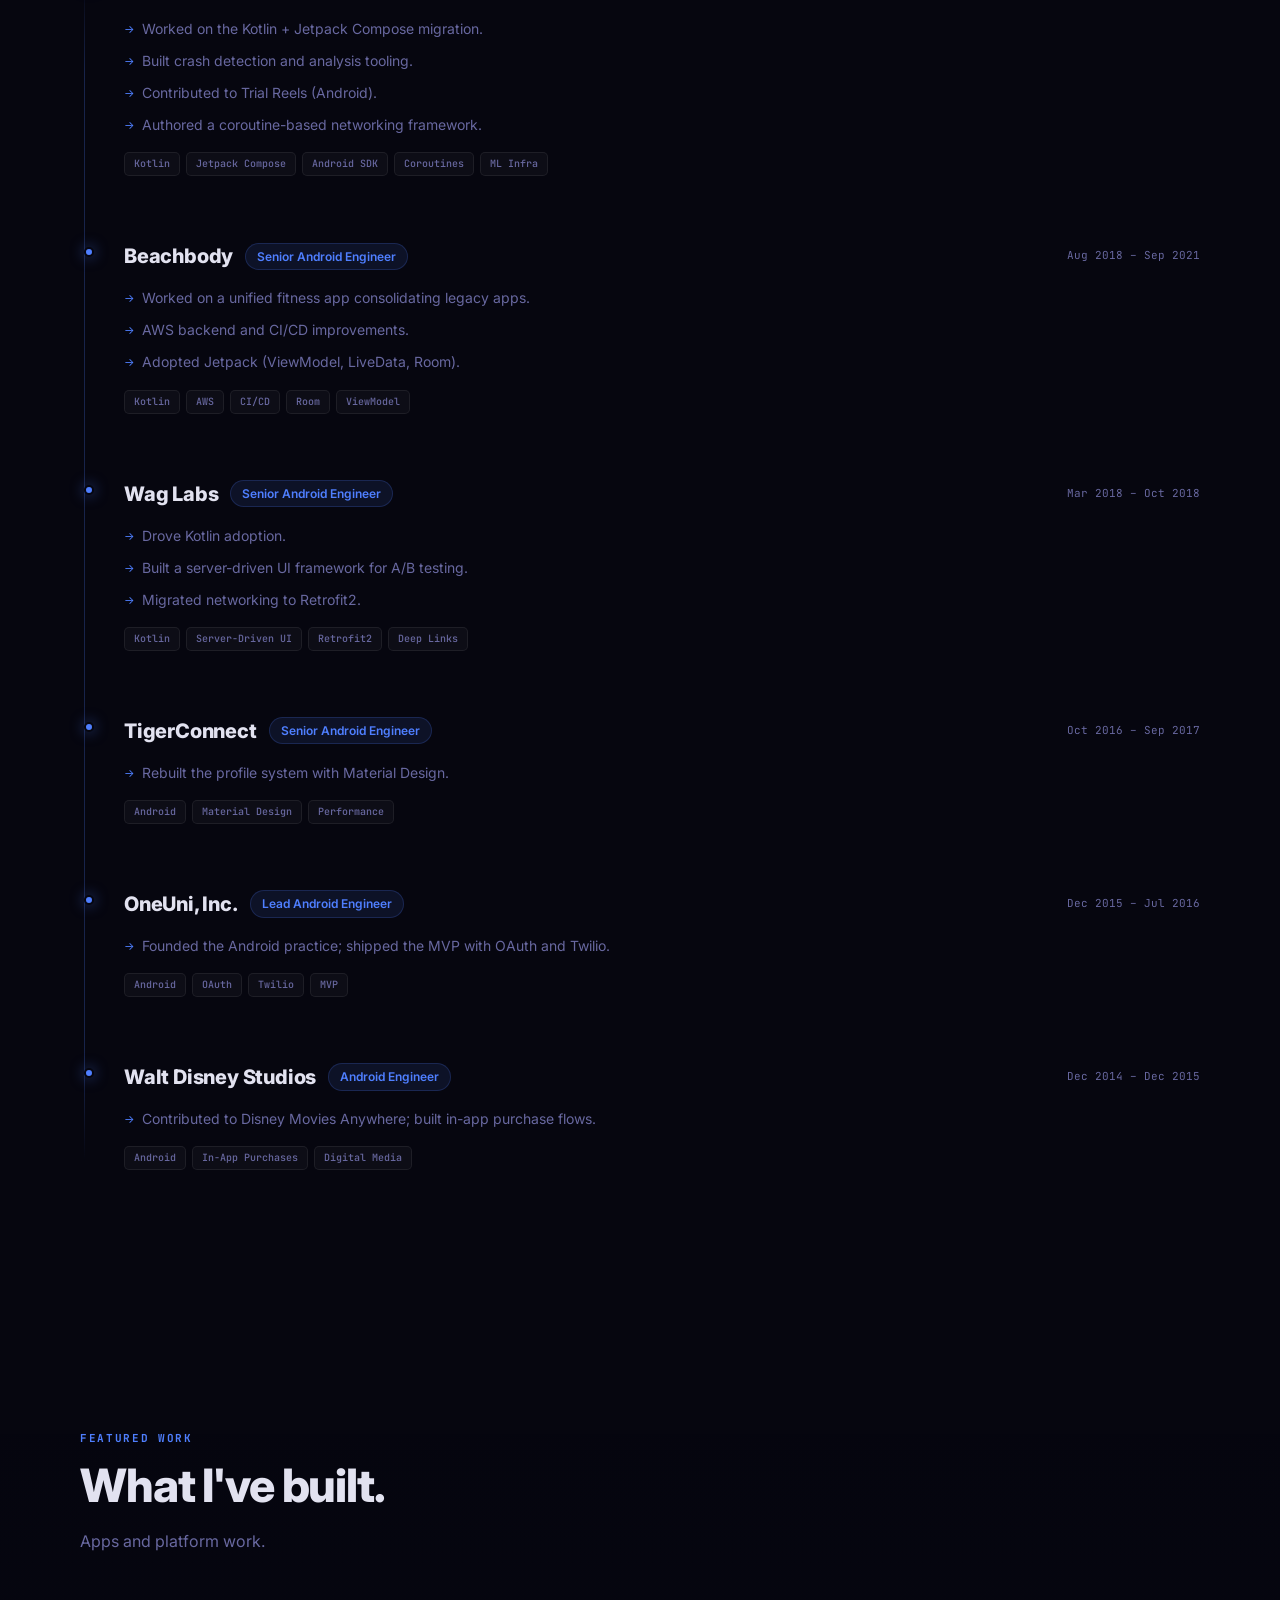
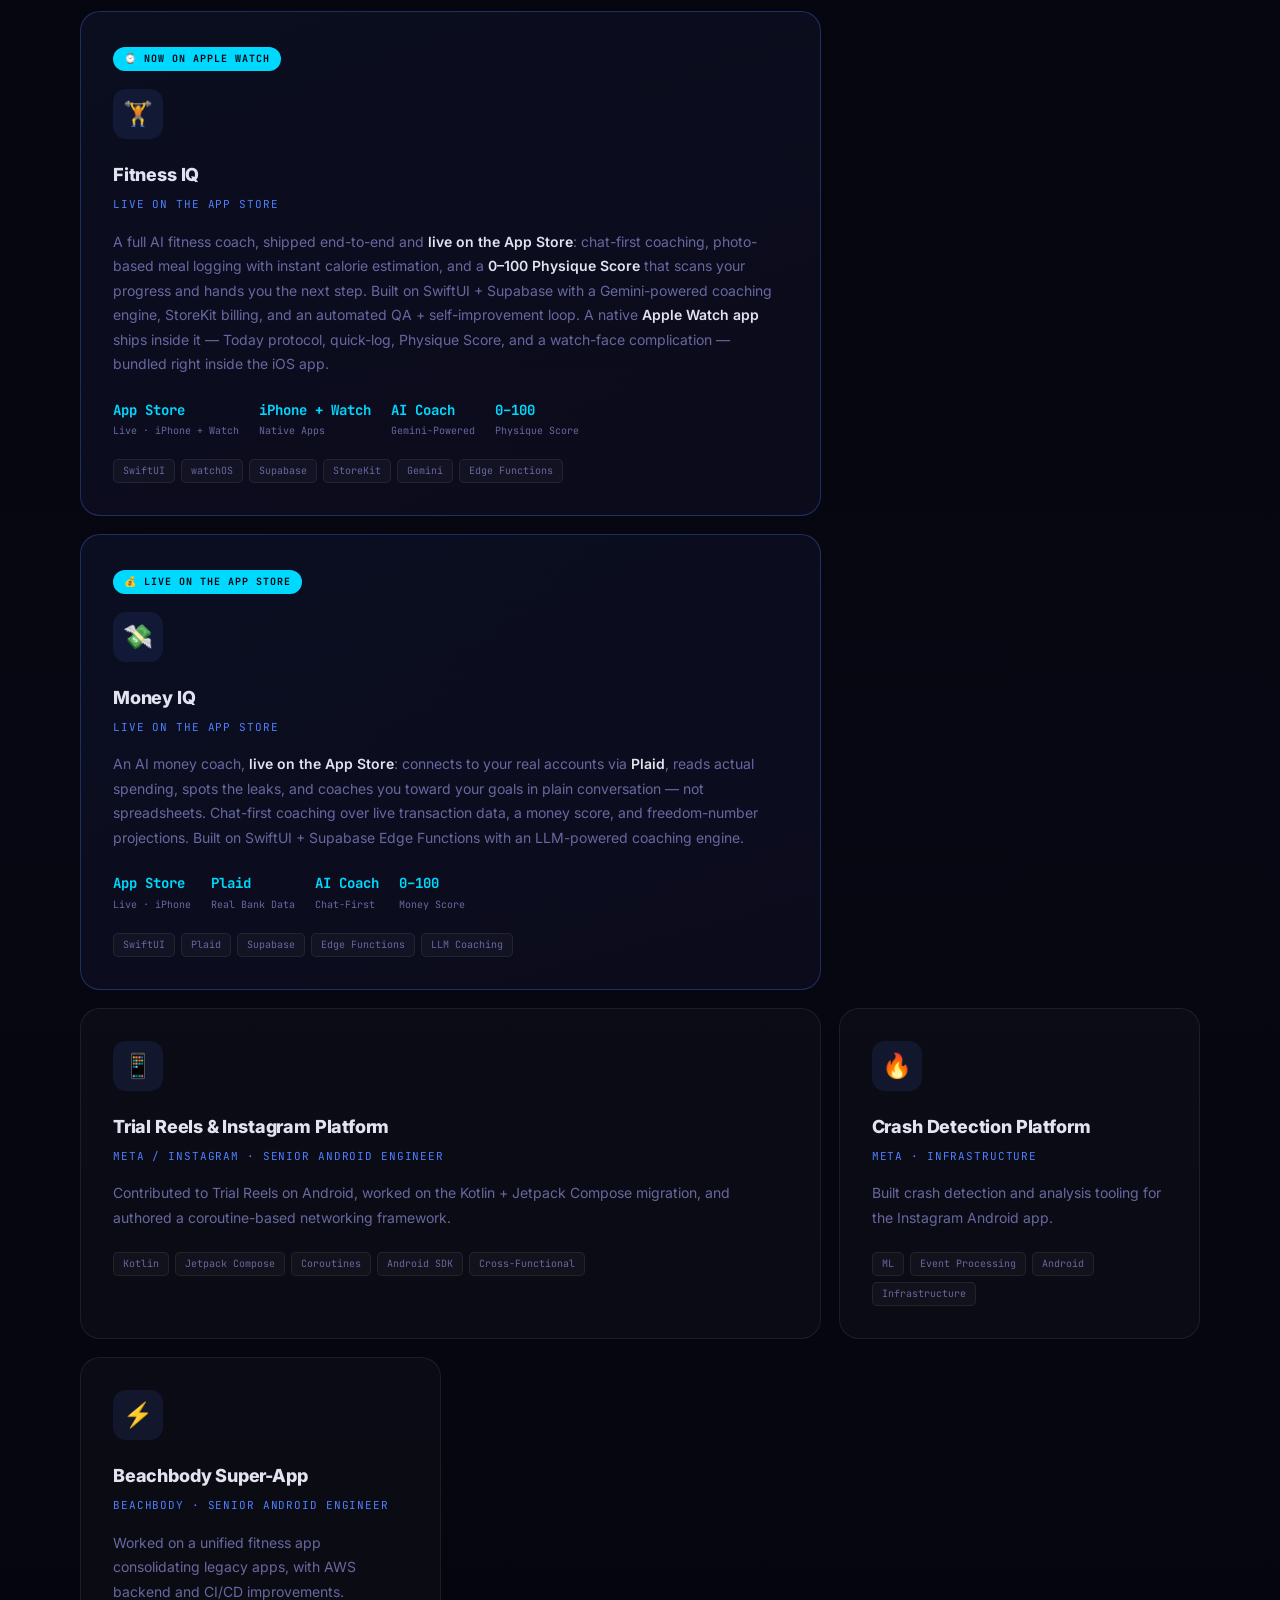
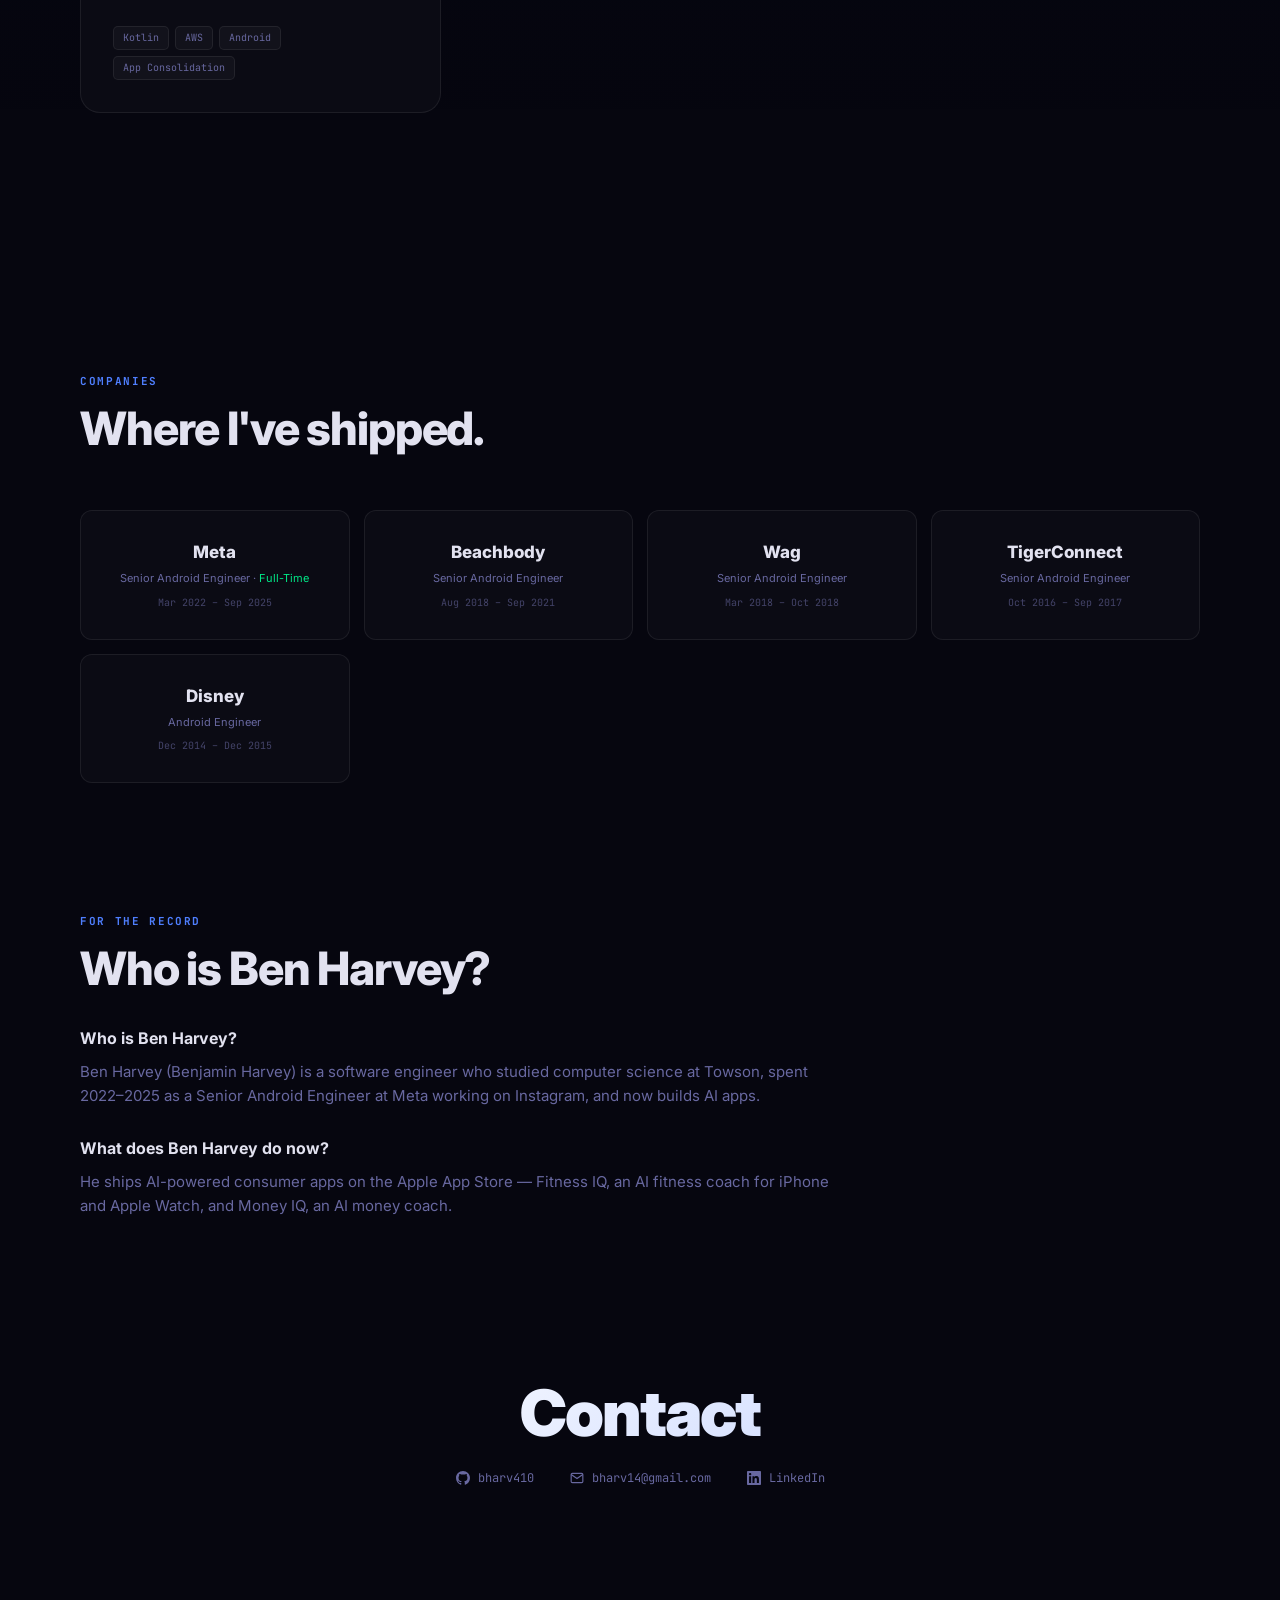
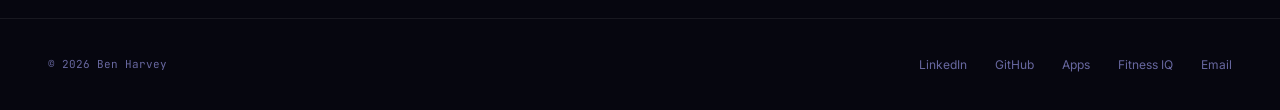
==== commit f74a9989: "Portfolio site" ====
--- a/index.html
+++ b/index.html
@@ -4,21 +4,17 @@
   <meta name="google-site-verification" content="k7NcCXahUIgfXsaROUYcb1HzZJHiBhJk4wInGHCRyTU"/>
   <meta charset="UTF-8">
   <meta name="viewport" content="width=device-width, initial-scale=1.0">
-  <title>Ben Harvey — AI Engineer · Ex-Meta Staff</title>
-  <meta name="description" content="Ben Harvey is a staff software engineer and app founder — ex-Meta (Instagram), D1 football at South Carolina and Towson, now shipping AI apps on the App Store.">
+  <title>Ben Harvey — AI Engineer · Ex-Meta</title>
+  <meta name="description" content="Ben Harvey is a senior software engineer — ex-Meta (Instagram), now building AI apps for the App Store.">
   <meta name="author" content="Ben Harvey">
-  <meta property="og:title" content="Ben Harvey — Staff Engineer · AI Systems">
-  <meta property="og:description" content="Ben Harvey (Benjamin Harvey) — AI engineer and app founder. Ex-Meta, 2B+ users reached, AI apps live on the App Store.">
+  <meta property="og:title" content="Ben Harvey — Senior Engineer · AI Systems">
+  <meta property="og:description" content="Ben Harvey (Benjamin Harvey) — AI engineer. Ex-Meta, AI apps live on the App Store.">
   <meta property="og:url" content="https://benharveyai.com/">
   <meta property="og:type" content="profile">
   <meta property="og:site_name" content="Ben Harvey — benharveyai.com">
-  <meta property="og:image" content="https://benharveyai.com/og-card.png">
-  <meta property="og:image:width" content="1200">
-  <meta property="og:image:height" content="630">
   <meta name="twitter:card" content="summary_large_image">
-  <meta name="twitter:title" content="Ben Harvey — Staff Engineer · AI Systems">
-  <meta name="twitter:description" content="Ben Harvey — AI engineer and app founder. Ex-Meta, AI apps live on the App Store.">
-  <meta name="twitter:image" content="https://benharveyai.com/og-card.png">
+  <meta name="twitter:title" content="Ben Harvey — Senior Engineer · AI Systems">
+  <meta name="twitter:description" content="Ben Harvey — AI engineer. Ex-Meta, AI apps live on the App Store.">
   <link rel="canonical" href="https://benharveyai.com/">
   <link rel="preconnect" href="https://fonts.googleapis.com">
   <link rel="preconnect" href="https://fonts.gstatic.com" crossorigin>
@@ -567,7 +563,6 @@
     }
   </style>
 
-  <link rel="me" href="https://whoisbenharvey.com/">
   <script type="application/ld+json">
   {
     "@context": "https://schema.org",
@@ -576,41 +571,34 @@
         "@type": "WebSite",
         "@id": "https://benharveyai.com/#website",
         "url": "https://benharveyai.com/",
-        "name": "Ben Harvey — benharveyai.com",
-        "publisher": { "@id": "https://whoisbenharvey.com/#ben-harvey" }
+        "name": "Ben Harvey — benharveyai.com"
       },
       {
         "@type": "ProfilePage",
         "@id": "https://benharveyai.com/#profilepage",
         "url": "https://benharveyai.com/",
         "isPartOf": { "@id": "https://benharveyai.com/#website" },
-        "mainEntity": { "@id": "https://whoisbenharvey.com/#ben-harvey" }
+        "mainEntity": { "@id": "https://benharveyai.com/#ben-harvey" }
       },
       {
         "@type": "Person",
-        "@id": "https://whoisbenharvey.com/#ben-harvey",
+        "@id": "https://benharveyai.com/#ben-harvey",
         "name": "Ben Harvey",
         "alternateName": ["Benjamin Harvey"],
         "image": "https://benharveyai.com/headshot.jpg",
-        "url": "https://whoisbenharvey.com/",
+        "url": "https://benharveyai.com/",
         "mainEntityOfPage": "https://benharveyai.com/",
-        "jobTitle": "Staff Software Engineer and Independent Founder",
-        "description": "Ben Harvey is an American software engineer and independent app founder. He played Division-I football at South Carolina (No. 35) and Towson, reached Silicon Valley through Code2040, spent 2022-2025 as a Staff Android Engineer at Meta working on Instagram, and now builds and ships his own AI apps on the Apple App Store.",
-        "disambiguatingDescription": "The software engineer and app founder - not the American radio personality, the Australian radio presenter, the rugby coach, or the comic-book illustrator of the same name.",
+        "jobTitle": "Senior Software Engineer",
+        "description": "Ben Harvey is a software engineer who studied computer science at Towson, spent 2022-2025 as a Senior Android Engineer at Meta working on Instagram, and now builds AI apps for the Apple App Store.",
         "knowsAbout": ["Artificial intelligence", "Autonomous AI agents", "Android platform engineering", "iOS development", "Mobile infrastructure", "Developer tooling"],
         "alumniOf": [
-          { "@type": "CollegeOrUniversity", "name": "University of South Carolina" },
-          { "@type": "CollegeOrUniversity", "name": "Towson University" },
-          { "@type": "Organization", "name": "Code2040" }
+          { "@type": "CollegeOrUniversity", "name": "Towson University" }
         ],
         "sameAs": [
-          "https://whoisbenharvey.com/",
           "https://benharveyfit.com",
           "https://www.linkedin.com/in/benjaminharvey1",
           "https://github.com/bharv410",
-          "https://apps.apple.com/us/developer/benjamin-harvey/id1030946803",
-          "https://instagram.com/benharveyfit",
-          "https://tiktok.com/@benharveyai"
+          "https://apps.apple.com/us/developer/benjamin-harvey/id1030946803"
         ]
       },
       {
@@ -620,17 +608,12 @@
           {
             "@type": "Question",
             "name": "Who is Ben Harvey?",
-            "acceptedAnswer": { "@type": "Answer", "text": "Ben Harvey (Benjamin Harvey) is an American software engineer and app founder. He played Division-I football at South Carolina (No. 35) and Towson, where he earned his computer science degree, spent 2022-2025 as a Staff Android Engineer at Meta working on Instagram, and now builds and ships his own AI apps." }
+            "acceptedAnswer": { "@type": "Answer", "text": "Ben Harvey (Benjamin Harvey) is a software engineer who studied computer science at Towson, spent 2022-2025 as a Senior Android Engineer at Meta working on Instagram, and now builds AI apps." }
           },
           {
             "@type": "Question",
             "name": "What does Ben Harvey do now?",
-            "acceptedAnswer": { "@type": "Answer", "text": "Ben Harvey ships AI-powered consumer apps on the Apple App Store — Fitness IQ, an AI fitness coach for iPhone and Apple Watch, and Money IQ, an AI money coach — alongside autonomous AI engineering systems. His Apple developer account has shipped apps since 2015." }
-          },
-          {
-            "@type": "Question",
-            "name": "Which Ben Harvey is this?",
-            "acceptedAnswer": { "@type": "Answer", "text": "The software engineer and app founder — not the American radio personality, the Australian radio presenter, the rugby coach, or the comic-book illustrator of the same name. His full profile lives at whoisbenharvey.com." }
+            "acceptedAnswer": { "@type": "Answer", "text": "Ben Harvey ships AI-powered consumer apps on the Apple App Store — Fitness IQ, an AI fitness coach for iPhone and Apple Watch, and Money IQ, an AI money coach." }
           }
         ]
       }
@@ -679,30 +662,10 @@
     </a>
     <div class="h-badge">AI Engineer</div>
     <h1 class="h-name">Ben Harvey</h1>
-    <div class="h-title">Staff Engineer &nbsp;·&nbsp; AI Systems &nbsp;·&nbsp; Mobile Platforms</div>
+    <div class="h-title">Senior Engineer &nbsp;·&nbsp; AI Systems &nbsp;·&nbsp; Mobile Platforms</div>
     <p class="h-tagline">
-      Building <strong>world-class systems</strong> at scale — from autonomous AI agent frameworks
-      to mobile platforms serving <strong>2 billion users</strong>.
+      Building systems across AI developer tooling and mobile platforms.
     </p>
-
-    <div class="h-metrics">
-      <div class="h-metric">
-        <span class="h-metric-val">2B+</span>
-        <span class="h-metric-label">Users Reached</span>
-      </div>
-      <div class="h-metric">
-        <span class="h-metric-val">$50M+</span>
-        <span class="h-metric-label">Savings Generated</span>
-      </div>
-      <div class="h-metric">
-        <span class="h-metric-val">180M</span>
-        <span class="h-metric-label">New Acquisitions</span>
-      </div>
-      <div class="h-metric">
-        <span class="h-metric-val">10+</span>
-        <span class="h-metric-label">Years Production</span>
-      </div>
-    </div>
 
     <div class="h-ctas">
       <a href="https://apps.apple.com/app/id6782227428" target="_blank" rel="noopener" class="btn-app">
@@ -765,34 +728,6 @@
   </div>
 </div>
 
-<!-- STATS -->
-<section id="stats">
-  <div class="s-inner reveal">
-    <div class="stats-grid">
-      <div class="stat">
-        <span class="stat-val" data-target="2" data-suffix="B+">0</span>
-        <span class="stat-lbl">Users on Platforms<br>I've Shipped</span>
-      </div>
-      <div class="stat">
-        <span class="stat-val" data-prefix="$" data-target="50" data-suffix="M+">0</span>
-        <span class="stat-lbl">Annual Cost<br>Savings Driven</span>
-      </div>
-      <div class="stat">
-        <span class="stat-val" data-target="180" data-suffix="M">0</span>
-        <span class="stat-lbl">New User Acquisitions<br>from Trial Reels</span>
-      </div>
-      <div class="stat">
-        <span class="stat-val" data-target="15" data-suffix="M+">0</span>
-        <span class="stat-lbl">Lines Migrated to<br>Kotlin &amp; Compose</span>
-      </div>
-      <div class="stat">
-        <span class="stat-val" data-target="10" data-suffix="+">0</span>
-        <span class="stat-lbl">Years Building<br>Production Systems</span>
-      </div>
-    </div>
-  </div>
-</section>
-
 <!-- ABOUT -->
 <section id="about" class="sec">
   <div class="inner">
@@ -801,41 +736,29 @@
         <div class="s-label">About</div>
         <h2 class="s-title">Systems thinker.<br>Platform builder.</h2>
         <p>
-          I'm Ben Harvey — a Staff Software Engineer with a decade of experience building production systems
-          that operate at global scale. My work spans <strong>Android platform engineering,
-          autonomous AI tooling, and distributed infrastructure</strong> — with a consistent
-          track record of shipping complex, high-stakes programs on time.
+          I'm Ben Harvey — a Senior Software Engineer. My work spans <strong>Android platform engineering,
+          AI developer tooling, and mobile apps</strong>.
         </p>
         <p>
-          I led technical programs at <strong>Meta / Instagram</strong> on a 2B+ user platform,
-          built crash detection infrastructure saving an estimated $50M per year, and
-          technical-led the feature that drove <strong>180M new user acquisitions</strong>
-          in a single quarter.
+          I led Android platform work at <strong>Meta / Instagram</strong> — including the Kotlin + Jetpack Compose migration and crash detection/analysis tooling — and now build AI developer tooling and mobile apps.
         </p>
-        <p>
-          My recent engineering focus spans <strong>autonomous AI developer tooling</strong> — multi-agent systems that coordinate, verify each other's work, and run reliably without constant supervision —.
-        </p>
-        <blockquote class="about-quote">
-          "The best engineers don't just write code — they build systems that outlive them."
-        </blockquote>
       </div>
       <div class="reveal d2">
         <div class="about-card">
-          <div class="ac-title">// profile</div>
           <img src="/headshot.jpg" alt="Benjamin Harvey" width="606" height="606"
                style="width:100%;height:auto;border-radius:var(--r);margin:4px 0 20px;border:1px solid var(--border);display:block;" loading="lazy"/>
           <div class="ac-row">
             <div class="ac-icon">🏢</div>
             <div class="ac-text">
               <strong>Focus</strong>
-              Production AI · Independent
+              AI &amp; Mobile Systems
             </div>
           </div>
           <div class="ac-row">
             <div class="ac-icon">🎓</div>
             <div class="ac-text">
               <strong>Education</strong>
-              Computer Science, Towson University
+              Studied Computer Science, Towson (2011–2014)
             </div>
           </div>
           <div class="ac-row">
@@ -931,8 +854,7 @@
   <div class="inner">
     <div class="tl-header reveal">
       <div class="s-label">Career</div>
-      <h2 class="s-title">10 years of scale.</h2>
-      <p class="s-desc">From Disney to Meta to autonomous AI systems — every stop shipped something that matters.</p>
+      <h2 class="s-title">Experience.</h2>
     </div>
     <div class="tl">
 
@@ -940,15 +862,14 @@
         <div class="tl-dot"></div>
         <div class="tl-meta">
           <span class="tl-co">Meta / Instagram</span>
-          <span class="tl-role fulltime">Full-Time · Staff Android Engineer</span>
+          <span class="tl-role fulltime">Full-Time · Senior Android Engineer</span>
           <span class="tl-date">Mar 2022 – Sep 2025</span>
         </div>
         <ul class="tl-ul">
-          <li>Led migration of <strong>15M+ lines of code</strong> to Kotlin + Jetpack Compose across the entire 2B+ user platform — crash rate -42%, startup time +35%</li>
-          <li>Built crash detection infrastructure processing <strong>500M+ daily events</strong>, reducing MTTD from 6 hours to 15 minutes — estimated $50M/year in savings</li>
-          <li>Technical lead for <strong>Trial Reels</strong> on a 25+ engineer cross-functional team — launched Q1 2024 and drove <strong>180M new user acquisitions</strong></li>
-          <li>Authored coroutine networking framework adopted by 8 product teams — API latency -28%, sustaining 10K+ req/sec at 99.99% uptime</li>
-          <li>Mentored 12 senior engineers; built ML-powered crash analysis platform; influenced technical direction across 40+ product teams</li>
+          <li>Worked on the Kotlin + Jetpack Compose migration.</li>
+          <li>Built crash detection and analysis tooling.</li>
+          <li>Contributed to Trial Reels (Android).</li>
+          <li>Authored a coroutine-based networking framework.</li>
         </ul>
         <div class="tl-chips">
           <span class="tl-chip">Kotlin</span>
@@ -956,22 +877,20 @@
           <span class="tl-chip">Android SDK</span>
           <span class="tl-chip">Coroutines</span>
           <span class="tl-chip">ML Infra</span>
-          <span class="tl-chip">Staff Lead</span>
-        </div>
+                  </div>
       </div>
 
       <div class="tl-entry reveal">
         <div class="tl-dot"></div>
         <div class="tl-meta">
           <span class="tl-co">Beachbody</span>
-          <span class="tl-role">Principal Android Engineer</span>
+          <span class="tl-role">Senior Android Engineer</span>
           <span class="tl-date">Aug 2018 – Sep 2021</span>
         </div>
         <ul class="tl-ul">
-          <li>Designed unified super-app consolidating 3 legacy fitness apps (12M combined users) — infra costs cut by <strong>$2.3M/year</strong></li>
-          <li>Built AWS infrastructure supporting <strong>50K+ concurrent users</strong> at 99.95% uptime serving 8M+ DAU with &lt;100ms p95 latency</li>
-          <li>Delivered core feature platform: progress photos, media posting, meal logging, workout tracking</li>
-          <li>Overhauled CI/CD: build times -60%, deployments shifted from monthly to daily; adopted Jetpack (ViewModel, LiveData, Room) org-wide</li>
+          <li>Worked on a unified fitness app consolidating legacy apps.</li>
+          <li>AWS backend and CI/CD improvements.</li>
+          <li>Adopted Jetpack (ViewModel, LiveData, Room).</li>
         </ul>
         <div class="tl-chips">
           <span class="tl-chip">Kotlin</span>
@@ -986,13 +905,13 @@
         <div class="tl-dot"></div>
         <div class="tl-meta">
           <span class="tl-co">Wag Labs</span>
-          <span class="tl-role">Staff Android Engineer</span>
+          <span class="tl-role">Senior Android Engineer</span>
           <span class="tl-date">Mar 2018 – Oct 2018</span>
         </div>
         <ul class="tl-ul">
-          <li>Pioneered Kotlin adoption on Android codebase — scaled platform from <strong>200K → 10M users</strong></li>
-          <li>Built server-driven UI framework enabling A/B testing without app releases — <strong>4× faster</strong> feature iteration velocity</li>
-          <li>Retrofit2 migration raised API reliability from 94% → <strong>99.7%</strong>; deep link + attribution layer drove user growth</li>
+          <li>Drove Kotlin adoption.</li>
+          <li>Built a server-driven UI framework for A/B testing.</li>
+          <li>Migrated networking to Retrofit2.</li>
         </ul>
         <div class="tl-chips">
           <span class="tl-chip">Kotlin</span>
@@ -1010,7 +929,7 @@
           <span class="tl-date">Oct 2016 – Sep 2017</span>
         </div>
         <ul class="tl-ul">
-          <li>Rebuilt profile system with Material Design — memory footprint -30%, consistent <strong>60fps</strong> rendering</li>
+          <li>Rebuilt the profile system with Material Design.</li>
         </ul>
         <div class="tl-chips">
           <span class="tl-chip">Android</span>
@@ -1027,7 +946,7 @@
           <span class="tl-date">Dec 2015 – Jul 2016</span>
         </div>
         <ul class="tl-ul">
-          <li>Founded Android engineering practice from scratch; shipped full MVP in 4 months with OAuth, Twilio SDK, and dynamic content delivery</li>
+          <li>Founded the Android practice; shipped the MVP with OAuth and Twilio.</li>
         </ul>
         <div class="tl-chips">
           <span class="tl-chip">Android</span>
@@ -1045,7 +964,7 @@
           <span class="tl-date">Dec 2014 – Dec 2015</span>
         </div>
         <ul class="tl-ul">
-          <li>Shipped Disney Movies Anywhere — <strong>12M+ downloads</strong>; in-app purchase flows drove +25% digital sales across Disney's entire digital catalog</li>
+          <li>Contributed to Disney Movies Anywhere; built in-app purchase flows.</li>
         </ul>
         <div class="tl-chips">
           <span class="tl-chip">Android</span>
@@ -1064,7 +983,7 @@
     <div class="proj-header reveal">
       <div class="s-label">Featured Work</div>
       <h2 class="s-title">What I've built.</h2>
-      <p class="s-desc">Shipped systems with real, measurable impact — from autonomous AI agents to billion-user mobile platforms.</p>
+      <p class="s-desc">Apps and platform work.</p>
     </div>
     <div class="proj-grid">
 
@@ -1072,7 +991,7 @@
         <div class="proj-badge">⌚ Now on Apple Watch</div>
         <div class="proj-icon">🏋️</div>
         <div class="proj-title">Fitness IQ</div>
-        <div class="proj-co">Independent · Live on the App Store</div>
+        <div class="proj-co">Live on the App Store</div>
         <p class="proj-desc">
           A full AI fitness coach, shipped end-to-end and <strong>live on the App Store</strong>: chat-first
           coaching, photo-based meal logging with instant calorie estimation, and a <strong>0–100 Physique
@@ -1101,7 +1020,7 @@
         <div class="proj-badge">💰 Live on the App Store</div>
         <div class="proj-icon">💸</div>
         <div class="proj-title">Money IQ</div>
-        <div class="proj-co">Independent · Live on the App Store</div>
+        <div class="proj-co">Live on the App Store</div>
         <p class="proj-desc">
           An AI money coach, <strong>live on the App Store</strong>: connects to your real accounts via
           <strong>Plaid</strong>, reads actual spending, spots the leaks, and coaches you toward your goals
@@ -1125,61 +1044,17 @@
       </a>
 
       <div class="proj-card wide reveal tilt">
-        <div class="proj-icon">🤖</div>
-        <div class="proj-title">Oracle Protocol</div>
-        <div class="proj-co">Independent · Autonomous AI Systems</div>
-        <p class="proj-desc">
-          Autonomous multi-agent coding framework with a four-tier hierarchy: Oracle → Manager → Lead → Coder.
-          Each layer operates with phase-gated execution — agents can't advance without presenting evidence of completion.
-          A <strong>SQLite-backed code knowledge graph</strong> over the entire Python source tree lets agents reason about
-          cross-file dependencies and promote learning across runs. Resumable workflows survive session failures.
-          Resolved three classes of deep reliability bugs: runaway self-recursion in agent spawning, inter-agent
-          communication deadlocks, and venv bootstrap failures — making fully autonomous, unsupervised coding
-          runs reliably production-safe.
-        </p>
-        <div class="proj-nums">
-          <div class="proj-num">4-tier<span>Agent Hierarchy</span></div>
-          <div class="proj-num">SQLite<span>Knowledge Graph</span></div>
-          <div class="proj-num">Evidence-Gated<span>Execution</span></div>
-          <div class="proj-num">Resumable<span>Workflows</span></div>
-        </div>
-        <div class="proj-chips">
-          <span class="proj-chip">Python</span>
-          <span class="proj-chip">Multi-Agent AI</span>
-          <span class="proj-chip">LLM Orchestration</span>
-          <span class="proj-chip">SQLite</span>
-          <span class="proj-chip">RAG</span>
-          <span class="proj-chip">Autonomous Systems</span>
-        </div>
-      </div>
-
-
-      <div class="proj-card wide reveal tilt">
         <div class="proj-icon">📱</div>
         <div class="proj-title">Trial Reels &amp; Instagram Platform</div>
-        <div class="proj-co">Meta / Instagram · Staff Android Technical Lead</div>
+        <div class="proj-co">Meta / Instagram · Senior Android Engineer</div>
         <p class="proj-desc">
-          Technical lead for Trial Reels on a 25+ engineer cross-functional team at Instagram.
-          Launched Q1 2024 — drove <strong>180M new user acquisitions</strong> in a single quarter.
-          Simultaneously led the platform-wide migration of <strong>15M+ lines of code</strong> to
-          Kotlin + Jetpack Compose across the entire 2B+ user application — crashes down 42%, startup
-          time up 35%. Built the coroutine networking framework that was adopted by 8 product teams,
-          processing 10K+ requests per second at 99.99% uptime with 28% latency reduction.
-          Mentored 12 senior engineers through the migration.
+          Contributed to Trial Reels on Android, worked on the Kotlin + Jetpack Compose migration, and authored a coroutine-based networking framework.
         </p>
-        <div class="proj-nums">
-          <div class="proj-num">180M<span>New Acquisitions</span></div>
-          <div class="proj-num">2B+<span>User Platform</span></div>
-          <div class="proj-num">-42%<span>Crash Rate</span></div>
-          <div class="proj-num">+35%<span>Startup Speed</span></div>
-          <div class="proj-num">-28%<span>API Latency</span></div>
-        </div>
         <div class="proj-chips">
           <span class="proj-chip">Kotlin</span>
           <span class="proj-chip">Jetpack Compose</span>
           <span class="proj-chip">Coroutines</span>
           <span class="proj-chip">Android SDK</span>
-          <span class="proj-chip">Staff Lead</span>
           <span class="proj-chip">Cross-Functional</span>
         </div>
       </div>
@@ -1189,16 +1064,8 @@
         <div class="proj-title">Crash Detection Platform</div>
         <div class="proj-co">Meta · Infrastructure</div>
         <p class="proj-desc">
-          Crash detection infrastructure processing <strong>500M+ daily events</strong> across the
-          Instagram Android app. Reduced mean time to detect (MTTD) from 6 hours to 15 minutes.
-          Estimated annual engineering cost savings of $50M through faster incident response.
-          ML-powered crash analysis surfacing patterns across 40+ product teams.
+          Built crash detection and analysis tooling for the Instagram Android app.
         </p>
-        <div class="proj-nums">
-          <div class="proj-num">500M+<span>Daily Events</span></div>
-          <div class="proj-num">6hr→15min<span>MTTD</span></div>
-          <div class="proj-num">$50M<span>Est. Annual Savings</span></div>
-        </div>
         <div class="proj-chips">
           <span class="proj-chip">ML</span>
           <span class="proj-chip">Event Processing</span>
@@ -1210,16 +1077,10 @@
       <div class="proj-card reveal d2 tilt">
         <div class="proj-icon">⚡</div>
         <div class="proj-title">Beachbody Super-App</div>
-        <div class="proj-co">Beachbody · Principal Engineer</div>
+        <div class="proj-co">Beachbody · Senior Android Engineer</div>
         <p class="proj-desc">
-          Unified super-app consolidating 3 separate legacy fitness apps (12M combined users) into one.
-          Infrastructure redesign cut costs by <strong>$2.3M/year</strong>. AWS backend supporting
-          50K+ concurrent users at 99.95% uptime with &lt;100ms p95 latency for 8M+ DAU.
+          Worked on a unified fitness app consolidating legacy apps, with AWS backend and CI/CD improvements.
         </p>
-        <div class="proj-nums">
-          <div class="proj-num">$2.3M<span>Annual Savings</span></div>
-          <div class="proj-num">50K+<span>Concurrent Users</span></div>
-        </div>
         <div class="proj-chips">
           <span class="proj-chip">Kotlin</span>
           <span class="proj-chip">AWS</span>
@@ -1228,38 +1089,6 @@
         </div>
       </div>
 
-
-      <div class="proj-card wide reveal tilt">
-        <div class="proj-icon">💬</div>
-        <div class="proj-title">AI Chat Application — ChatGPT Integration</div>
-        <div class="proj-co">Independent · Independent</div>
-        <p class="proj-desc">
-          Built a full AI-powered chat application and automation layer on top of the ChatGPT API. Includes a custom interface, persistent conversation context, intelligent response routing, and automated workflow triggers — designed for real-world deployment with session handling, streaming responses, and extensible tool integrations. Shipped end-to-end: backend API, frontend UI, and cloud deployment.
-        </p>
-        <div class="proj-chips">
-          <span class="proj-chip">ChatGPT API</span>
-          <span class="proj-chip">Python</span>
-          <span class="proj-chip">JavaScript</span>
-          <span class="proj-chip">REST API</span>
-          <span class="proj-chip">Automation</span>
-          <span class="proj-chip">Full-Stack</span>
-        </div>
-      </div>
-
-      <div class="proj-card reveal d1 tilt">
-        <div class="proj-icon">🌐</div>
-        <div class="proj-title">Client Website — Freelance</div>
-        <div class="proj-co">Independent · Client Work</div>
-        <p class="proj-desc">
-          Designed and shipped a full production website for an independent client. Handled the complete engagement — requirements, custom design, responsive development, and live deployment. Delivered on time with a clean handoff and zero post-launch issues.
-        </p>
-        <div class="proj-chips">
-          <span class="proj-chip">HTML / CSS</span>
-          <span class="proj-chip">JavaScript</span>
-          <span class="proj-chip">Responsive Design</span>
-          <span class="proj-chip">Freelance</span>
-        </div>
-      </div>
 
     </div>
   </div>
@@ -1275,17 +1104,17 @@
     <div class="co-grid">
       <div class="co-card reveal d2">
         <div class="co-name">Meta</div>
-        <div class="co-role">Staff Android Engineer · <span style="color:#00E887">Full-Time</span></div>
+        <div class="co-role">Senior Android Engineer · <span style="color:#00E887">Full-Time</span></div>
         <div class="co-date">Mar 2022 – Sep 2025</div>
       </div>
       <div class="co-card reveal d3">
         <div class="co-name">Beachbody</div>
-        <div class="co-role">Principal Android Engineer</div>
+        <div class="co-role">Senior Android Engineer</div>
         <div class="co-date">Aug 2018 – Sep 2021</div>
       </div>
       <div class="co-card reveal d4">
         <div class="co-name">Wag</div>
-        <div class="co-role">Staff Android Engineer</div>
+        <div class="co-role">Senior Android Engineer</div>
         <div class="co-date">Mar 2018 – Oct 2018</div>
       </div>
       <div class="co-card reveal d1">
@@ -1310,15 +1139,11 @@
     <div style="max-width:760px;margin-top:32px;display:flex;flex-direction:column;gap:28px">
       <div class="reveal">
         <h3 style="font-size:16px;font-weight:700;margin-bottom:8px;color:var(--text)">Who is Ben Harvey?</h3>
-        <p style="color:var(--muted);font-size:15px">Ben Harvey (Benjamin Harvey) is an American software engineer and app founder. He played Division-I football at South Carolina — No. 35 — then at Towson, where he earned his computer science degree, spent 2022–2025 as a Staff Android Engineer at Meta working on Instagram, and now builds and ships his own AI apps.</p>
+        <p style="color:var(--muted);font-size:15px">Ben Harvey (Benjamin Harvey) is a software engineer who studied computer science at Towson, spent 2022–2025 as a Senior Android Engineer at Meta working on Instagram, and now builds AI apps.</p>
       </div>
       <div class="reveal">
         <h3 style="font-size:16px;font-weight:700;margin-bottom:8px;color:var(--text)">What does Ben Harvey do now?</h3>
-        <p style="color:var(--muted);font-size:15px">He ships AI-powered consumer apps on the Apple App Store — Fitness IQ, an AI fitness coach for iPhone and Apple Watch, and Money IQ, an AI money coach — alongside autonomous AI engineering systems. His Apple developer account has shipped apps since 2015.</p>
-      </div>
-      <div class="reveal">
-        <h3 style="font-size:16px;font-weight:700;margin-bottom:8px;color:var(--text)">Which Ben Harvey is this?</h3>
-        <p style="color:var(--muted);font-size:15px">The software engineer and app founder. Not the American radio personality, the Australian radio presenter, the rugby coach, or the comic-book illustrator who share the name — this Ben Harvey builds software. His full profile lives at <a href="https://whoisbenharvey.com" style="color:var(--accent)">whoisbenharvey.com</a>.</p>
+        <p style="color:var(--muted);font-size:15px">He ships AI-powered consumer apps on the Apple App Store — Fitness IQ, an AI fitness coach for iPhone and Apple Watch, and Money IQ, an AI money coach.</p>
       </div>
     </div>
   </div>
@@ -1328,23 +1153,7 @@
 <section id="contact" class="sec">
   <div class="inner">
     <div class="contact-wrap">
-      <div class="s-label reveal">Let's Work Together</div>
-      <h2 class="contact-title reveal">Ready to build<br>something legendary?</h2>
-      <p class="contact-desc reveal">
-        10+ years building production systems at scale — from 2B-user mobile platforms
-        to autonomous AI developer tooling. Always interested in connecting with great engineers
-        and ambitious teams.
-      </p>
-      <div class="contact-btns reveal">
-        <a href="https://linkedin.com/in/benjaminharvey1" target="_blank" rel="noopener" class="btn-p" style="background:#0A66C2">
-          <svg width="15" height="15" viewBox="0 0 24 24" fill="currentColor"><path d="M20.447 20.452h-3.554v-5.569c0-1.328-.027-3.037-1.852-3.037-1.853 0-2.136 1.445-2.136 2.939v5.667H9.351V9h3.414v1.561h.046c.477-.9 1.637-1.85 3.37-1.85 3.601 0 4.267 2.37 4.267 5.455v6.286zM5.337 7.433c-1.144 0-2.063-.926-2.063-2.065 0-1.138.92-2.063 2.063-2.063 1.14 0 2.064.925 2.064 2.063 0 1.139-.925 2.065-2.064 2.065zm1.782 13.019H3.555V9h3.564v11.452zM22.225 0H1.771C.792 0 0 .774 0 1.729v20.542C0 23.227.792 24 1.771 24h20.451C23.2 24 24 23.227 24 22.271V1.729C24 .774 23.2 0 22.222 0h.003z"/></svg>
-          Connect on LinkedIn
-        </a>
-        <a href="mailto:bharv14@gmail.com" class="btn-s">
-          <svg width="15" height="15" viewBox="0 0 24 24" fill="none" stroke="currentColor" stroke-width="2"><path d="M4 4h16c1.1 0 2 .9 2 2v12c0 1.1-.9 2-2 2H4c-1.1 0-2-.9-2-2V6c0-1.1.9-2 2-2z"/><polyline points="22,6 12,13 2,6"/></svg>
-          Send an Email
-        </a>
-      </div>
+      <h2 class="contact-title reveal">Contact</h2>
       <div class="contact-meta reveal">
         <a href="https://github.com/bharv410" target="_blank" rel="noopener" class="contact-link">
           <svg width="14" height="14" viewBox="0 0 24 24" fill="currentColor"><path d="M12 0c-6.626 0-12 5.373-12 12 0 5.302 3.438 9.8 8.207 11.387.599.111.793-.261.793-.577v-2.234c-3.338.726-4.033-1.416-4.033-1.416-.546-1.387-1.333-1.756-1.333-1.756-1.089-.745.083-.729.083-.729 1.205.084 1.839 1.237 1.839 1.237 1.07 1.834 2.807 1.304 3.492.997.107-.775.418-1.305.762-1.604-2.665-.305-5.467-1.334-5.467-5.931 0-1.311.469-2.381 1.236-3.221-.124-.303-.535-1.524.117-3.176 0 0 1.008-.322 3.301 1.23.957-.266 1.983-.399 3.003-.404 1.02.005 2.047.138 3.006.404 2.291-1.552 3.297-1.23 3.297-1.23.653 1.653.242 2.874.118 3.176.77.84 1.235 1.911 1.235 3.221 0 4.609-2.807 5.624-5.479 5.921.43.372.823 1.102.823 2.222v3.293c0 .319.192.694.801.576 4.765-1.589 8.199-6.086 8.199-11.386 0-6.627-5.373-12-12-12z"/></svg>
@@ -1358,10 +1167,6 @@
           <svg width="14" height="14" viewBox="0 0 24 24" fill="currentColor"><path d="M20.447 20.452h-3.554v-5.569c0-1.328-.027-3.037-1.852-3.037-1.853 0-2.136 1.445-2.136 2.939v5.667H9.351V9h3.414v1.561h.046c.477-.9 1.637-1.85 3.37-1.85 3.601 0 4.267 2.37 4.267 5.455v6.286zM5.337 7.433c-1.144 0-2.063-.926-2.063-2.065 0-1.138.92-2.063 2.063-2.063 1.14 0 2.064.925 2.064 2.063 0 1.139-.925 2.065-2.064 2.065zm1.782 13.019H3.555V9h3.564v11.452zM22.225 0H1.771C.792 0 0 .774 0 1.729v20.542C0 23.227.792 24 1.771 24h20.451C23.2 24 24 23.227 24 22.271V1.729C24 .774 23.2 0 22.222 0h.003z"/></svg>
           LinkedIn
         </a>
-        <a href="https://whoisbenharvey.com" target="_blank" rel="me noopener" class="contact-link">
-          <svg width="14" height="14" viewBox="0 0 24 24" fill="none" stroke="currentColor" stroke-width="2"><circle cx="12" cy="12" r="10"/><path d="M9.09 9a3 3 0 0 1 5.83 1c0 2-3 3-3 3"/><line x1="12" y1="17" x2="12.01" y2="17"/></svg>
-          whoisbenharvey.com
-        </a>
       </div>
     </div>
   </div>
@@ -1371,7 +1176,6 @@
 <footer>
   <span class="f-copy">© 2026 Ben Harvey</span>
   <div class="f-links">
-    <a href="https://whoisbenharvey.com" target="_blank" rel="me noopener">Who is Ben Harvey?</a>
     <a href="https://linkedin.com/in/benjaminharvey1" target="_blank" rel="noopener">LinkedIn</a>
     <a href="https://github.com/bharv410" target="_blank" rel="noopener">GitHub</a>
     <a href="/apps/">Apps</a>
@@ -1490,32 +1294,6 @@
 }, { threshold: 0.07, rootMargin: '0px 0px -30px 0px' });
 document.querySelectorAll('.reveal').forEach(el => revObs.observe(el));
 
-// ANIMATED COUNTERS
-function animCount(el) {
-  const target = parseInt(el.dataset.target);
-  const suf = el.dataset.suffix || '';
-  const pre = el.dataset.prefix || '';
-  const dur = 1600;
-  const start = performance.now();
-  function tick(now) {
-    const t = Math.min((now - start) / dur, 1);
-    const ease = 1 - Math.pow(1 - t, 4);
-    el.textContent = pre + Math.floor(ease * target).toLocaleString() + suf;
-    if (t < 1) requestAnimationFrame(tick);
-  }
-  requestAnimationFrame(tick);
-}
-
-const cntObs = new IntersectionObserver(entries => {
-  entries.forEach(e => {
-    if (e.isIntersecting && !e.target.dataset.done) {
-      e.target.dataset.done = '1';
-      animCount(e.target);
-    }
-  });
-}, { threshold: 0.4 });
-document.querySelectorAll('.stat-val[data-target]').forEach(el => cntObs.observe(el));
-
 // CARD TILT
 document.querySelectorAll('.tilt').forEach(card => {
   card.addEventListener('mouseenter', () => {
